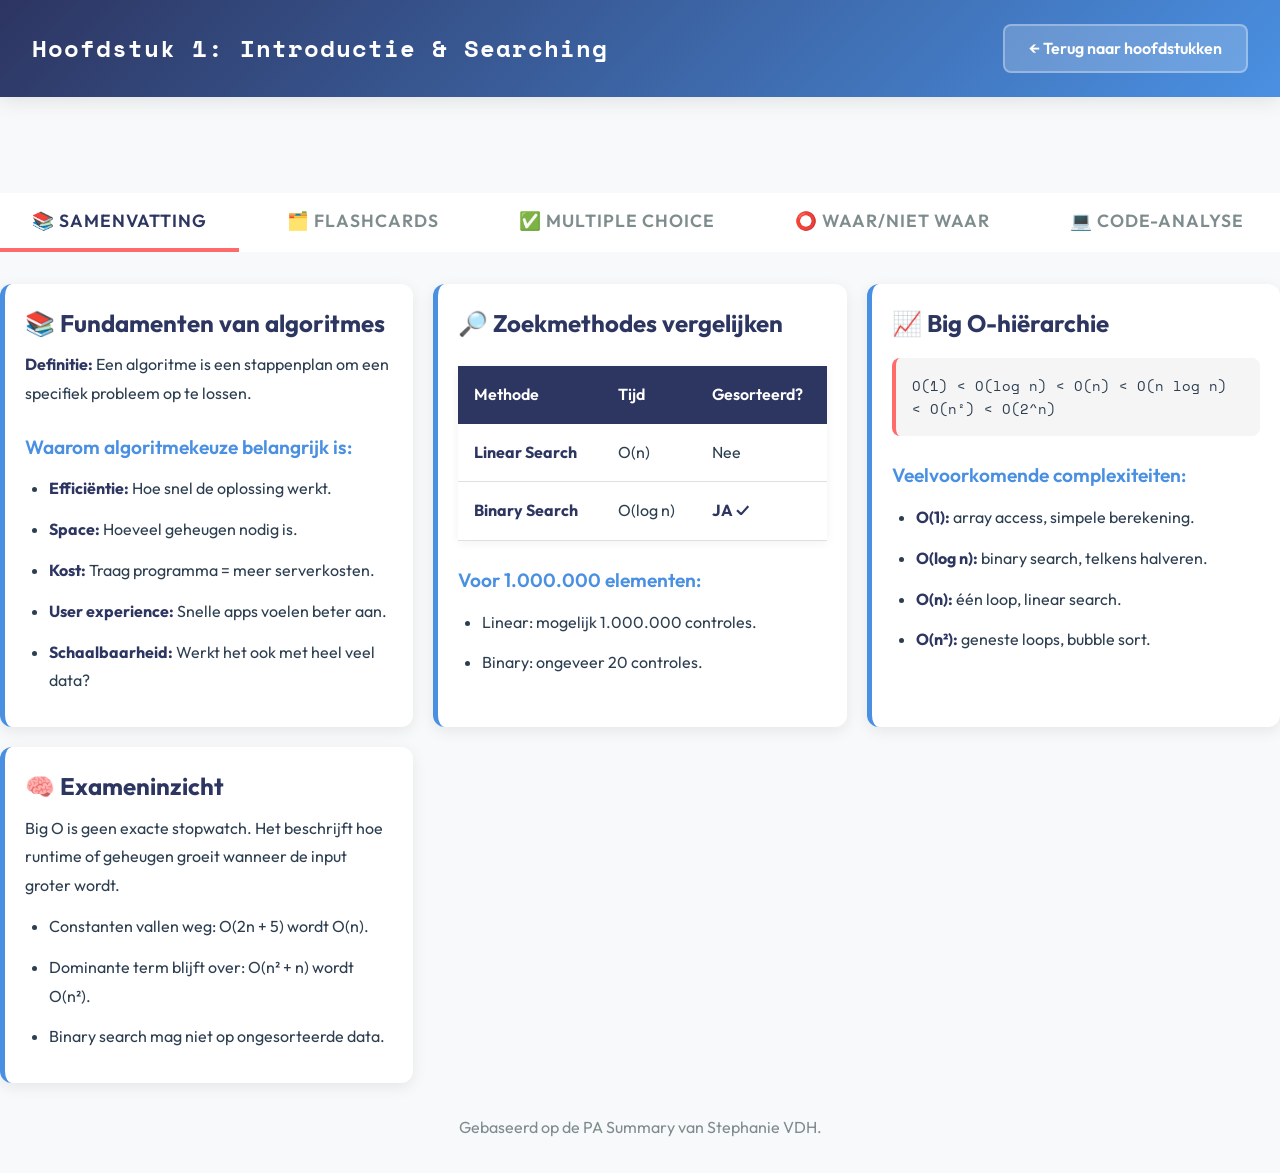
==== chapter1.html @ 571a42e7 "style" ====
<!DOCTYPE html>
<html lang="nl">
<head>
<meta charset="UTF-8"><meta name="viewport" content="width=device-width, initial-scale=1.0">
<title>Hoofdstuk 1: Introductie &amp; Searching - Programming Advanced</title>
<link href="https://fonts.googleapis.com/css2?family=Space+Mono:wght@400;700&family=Outfit:wght@300;400;600;800&display=swap" rel="stylesheet">
<style>
        * {
            margin: 0;
            padding: 0;
            box-sizing: border-box;
        }

        :root {
            --primary: #2d3561;
            --secondary: #4a90e2;
            --accent: #ff6b6b;
            --success: #51cf66;
            --warning: #ffd93d;
            --bg: #f8f9fa;
            --card: #ffffff;
            --text: #2c3e50;
            --text-light: #7f8c8d;
        }

        body {
            font-family: 'Outfit', sans-serif;
            background: var(--bg);
            color: var(--text);
            line-height: 1.6;
        }

        .navbar {
            background: linear-gradient(135deg, var(--primary) 0%, var(--secondary) 100%);
            color: white;
            padding: 1.5rem 2rem;
            box-shadow: 0 4px 20px rgba(0, 0, 0, 0.1);
            position: sticky;
            top: 0;
            z-index: 100;
        }

        .navbar-content {
            max-width: 1400px;
            margin: 0 auto;
            display: flex;
            justify-content: space-between;
            align-items: center;
        }

        .back-button {
            background: rgba(255, 255, 255, 0.2);
            color: white;
            padding: 0.6rem 1.5rem;
            border-radius: 8px;
            text-decoration: none;
            font-weight: 600;
            transition: all 0.3s ease;
            border: 2px solid rgba(255, 255, 255, 0.3);
        }

        .back-button:hover {
            background: rgba(255, 255, 255, 0.3);
            transform: translateX(-5px);
        }

        .chapter-header {
            font-family: 'Space Mono', monospace;
            font-size: 1.5rem;
            font-weight: 700;
            letter-spacing: 1px;
        }

        .container {
            max-width: 1400px;
            margin: 0 auto;
            padding: 3rem 2rem;
        }

        .title-section {
            text-align: center;
            margin-bottom: 3rem;
        }

        h1 {
            font-size: 3rem;
            color: var(--primary);
            margin-bottom: 0.5rem;
        }

        .chapter-number {
            font-family: 'Space Mono', monospace;
            color: var(--secondary);
            font-size: 1.2rem;
            font-weight: 700;
            text-transform: uppercase;
            letter-spacing: 2px;
        }

        .section-tabs {
            display: flex;
            gap: 1rem;
            margin-bottom: 2rem;
            border-bottom: 3px solid var(--border);
            flex-wrap: wrap;
        }

        .section-tab {
            padding: 1rem 2rem;
            background: transparent;
            border: none;
            border-bottom: 4px solid transparent;
            cursor: pointer;
            font-family: 'Outfit', sans-serif;
            font-size: 1.1rem;
            font-weight: 600;
            color: var(--text-light);
            transition: all 0.3s ease;
            text-transform: uppercase;
            letter-spacing: 1px;
        }

        .section-tab:hover {
            color: var(--secondary);
        }

        .section-tab.active {
            color: var(--primary);
            border-bottom-color: var(--accent);
        }

        .section-content {
            display: none;
            animation: fadeIn 0.5s ease;
        }

        .section-content.active {
            display: block;
        }

        /* Summary Styles */
        .summary-grid {
            display: grid;
            grid-template-columns: repeat(auto-fit, minmax(400px, 1fr));
            gap: 1.25rem;
        }

        .summary-card {
            background: white;
            padding: 1.25rem;
            border-radius: 12px;
            box-shadow: 0 4px 15px rgba(0, 0, 0, 0.08);
            border-left: 5px solid var(--secondary);
        }

        .summary-card h3 {
            color: var(--primary);
            font-size: 1.5rem;
            margin-bottom: 0.5rem;
            font-weight: 700;
        }

        .summary-card h4 {
            color: var(--secondary);
            font-size: 1.2rem;
            margin: 1.5rem 0 0.75rem;
            font-weight: 600;
        }

        .summary-card p, .summary-card li {
            color: var(--text);
            line-height: 1.8;
            margin-bottom: 0.75rem;
        }

        .summary-card ul {
            margin-left: 1.5rem;
        }

        .summary-card strong {
            color: var(--primary);
        }

        .code-block {
            background: #f5f5f5;
            padding: 1rem;
            border-radius: 8px;
            font-family: 'Space Mono', monospace;
            font-size: 0.9rem;
            margin: 1rem 0;
            border-left: 4px solid var(--accent);
            overflow-x: auto;
        }

        .highlight-box {
            background: #e3f2fd;
            border-left: 4px solid var(--secondary);
            padding: 1rem;
            margin: 1rem 0;
            border-radius: 4px;
        }

        .comparison-table {
            width: 100%;
            border-collapse: collapse;
            margin: 1.5rem 0;
            background: white;
            box-shadow: 0 2px 10px rgba(0, 0, 0, 0.05);
        }

        .comparison-table th {
            background: var(--primary);
            color: white;
            padding: 1rem;
            text-align: left;
            font-weight: 600;
        }

        .comparison-table td {
            padding: 1rem;
            border-bottom: 1px solid #e0e0e0;
        }

        .comparison-table tr:hover {
            background: #f5f5f5;
        }

        /* Quiz Styles */
        .quiz-container {
            max-width: 900px;
            margin: 0 auto;
        }

        .quiz-section {
            background: white;
            padding: 1.25rem;
            border-radius: 12px;
            box-shadow: 0 4px 15px rgba(0, 0, 0, 0.08);
            margin-bottom: 2rem;
        }

        .quiz-section h3 {
            color: var(--primary);
            font-size: 1.8rem;
            margin-bottom: 1.5rem;
            padding-bottom: 0.5rem;
            border-bottom: 3px solid var(--accent);
        }

        .quiz-question {
            margin-bottom: 2rem;
            padding: 1.5rem;
            background: var(--bg);
            border-radius: 10px;
            border-left: 5px solid var(--warning);
        }

        .question-number {
            color: var(--secondary);
            font-weight: 700;
            font-size: 1.1rem;
            margin-bottom: 0.5rem;
        }

        .question-text {
            font-weight: 600;
            font-size: 1.1rem;
            margin-bottom: 0.5rem;
            color: var(--primary);
        }

        .options {
            display: flex;
            flex-direction: column;
            gap: 0.75rem;
        }

        .option-label {
            display: flex;
            align-items: center;
            padding: 1rem;
            background: white;
            border: 2px solid #e0e0e0;
            border-radius: 8px;
            cursor: pointer;
            transition: all 0.3s ease;
        }

        .option-label:hover {
            border-color: var(--secondary);
            background: #f0f7ff;
            transform: translateX(5px);
        }
        .option-label.correct {
            background: #d3f9d8;
            border-color: var(--success);
            border-width: 3px;
        }

        .option-label.incorrect {
            background: #ffe3e3;
            border-color: var(--accent);
            border-width: 3px;
        }

        .option-label.correct::after {
            content: '✓ Correct';
            margin-left: auto;
            color: var(--success);
            font-weight: 700;
        }

        .option-label.incorrect::after {
            content: '✗ Incorrect';
            margin-left: auto;
            color: var(--accent);
            font-weight: 700;
        }

        .submit-quiz:disabled {
            opacity: 0.6;
            cursor: not-allowed;
            transform: none;
        }

        .reset-quiz {
            width: 100%;
            padding: 1.2rem;
            background: linear-gradient(135deg, var(--warning), #f59f00);
            color: white;
            border: none;
            border-radius: 10px;
            font-family: 'Outfit', sans-serif;
            font-size: 1.1rem;
            font-weight: 700;
            cursor: pointer;
            transition: all 0.3s ease;
            text-transform: uppercase;
            letter-spacing: 1px;
            margin-top: 1rem;
            display: none;
        }

        .reset-quiz:hover {
            transform: translateY(-3px);
            box-shadow: 0 10px 25px rgba(255, 217, 61, 0.4);
        }

        .option-label input[type="radio"] {
            margin-right: 1rem;
            cursor: pointer;
            width: 20px;
            height: 20px;
            accent-color: var(--secondary);
        }

        .flashcard {
            margin-bottom: 1.5rem;
            background: white;
            border-radius: 10px;
            overflow: hidden;
            box-shadow: 0 2px 10px rgba(0, 0, 0, 0.08);
        }

        .flashcard-question {
            background: var(--secondary);
            color: white;
            padding: 1rem 1.5rem;
            font-weight: 600;
            cursor: pointer;
            user-select: none;
            display: flex;
            justify-content: space-between;
            align-items: center;
        }

        .flashcard-question:hover {
            background: var(--primary);
        }

        .flashcard-answer {
            padding: 1.5rem;
            background: #f8f9fa;
            display: none;
            border-top: 2px solid var(--secondary);
        }

        .flashcard-answer.show {
            display: block;
            animation: slideDown 0.3s ease;
        }

        .submit-quiz {
            width: 100%;
            padding: 1.2rem;
            background: linear-gradient(135deg, var(--secondary), var(--primary));
            color: white;
            border: none;
            border-radius: 10px;
            font-family: 'Outfit', sans-serif;
            font-size: 1.1rem;
            font-weight: 700;
            cursor: pointer;
            transition: all 0.3s ease;
            text-transform: uppercase;
            letter-spacing: 1px;
            margin-top: 2rem;
        }

        .submit-quiz:hover {
            transform: translateY(-3px);
            box-shadow: 0 10px 25px rgba(74, 144, 226, 0.4);
        }

        .quiz-result {
            margin-top: 2rem;
            padding: 1.25rem;
            border-radius: 12px;
            font-weight: 600;
            text-align: center;
            font-size: 1.3rem;
            animation: fadeIn 0.5s ease;
        }

        .quiz-result.excellent {
            background: linear-gradient(135deg, #d3f9d8, #b2f2bb);
            color: #2b8a3e;
            border: 3px solid var(--success);
        }

        .quiz-result.good {
            background: linear-gradient(135deg, #fff3bf, #ffe066);
            color: #e67700;
            border: 3px solid var(--warning);
        }

        .quiz-result.needs-work {
            background: linear-gradient(135deg, #ffe3e3, #ffc9c9);
            color: #c92a2a;
            border: 3px solid var(--accent);
        }

        @keyframes fadeIn {
            from { opacity: 0; }
            to { opacity: 1; }
        }

        @keyframes slideDown {
            from {
                opacity: 0;
                transform: translateY(-10px);
            }
            to {
                opacity: 1;
                transform: translateY(0);
            }
        }

        @media (max-width: 768px) {
            .summary-grid {
                grid-template-columns: 1fr;
            }

            h1 {
                font-size: 2rem;
            }

            .section-tabs {
                overflow-x: auto;
            }
        }
    </style>
</head>
<body>
<nav class="navbar"><div class="navbar-content"><div class="chapter-header">Hoofdstuk 1: Introductie &amp; Searching</div><a href="index.html" class="back-button">← Terug naar hoofdstukken</a></div></nav>
<div class="container"></div>
<div class="section-tabs" style="position: sticky; top: 80px; z-index: 90; background: white; padding-top: 0; padding-bottom: 0; margin-top: 0;">
<button class="section-tab active" onclick="switchSection('summary')">📚 Samenvatting</button>
<button class="section-tab" onclick="switchSection('flashcards')">🗂️ Flashcards</button>
<button class="section-tab" onclick="switchSection('multiple-choice')">✅ Multiple Choice</button>
<button class="section-tab" onclick="switchSection('true-false')">⭕ Waar/Niet waar</button>
<button class="section-tab" onclick="switchSection('code-analysis')">💻 Code-analyse</button>
</div>
<div class="section-content active" id="summary"><div class="summary-grid">
<div class="summary-card"><h3>📚 Fundamenten van algoritmes</h3><p><strong>Definitie:</strong> Een algoritme is een stappenplan om een specifiek probleem op te lossen.</p><h4>Waarom algoritmekeuze belangrijk is:</h4><ul><li><strong>Efficiëntie:</strong> Hoe snel de oplossing werkt.</li><li><strong>Space:</strong> Hoeveel geheugen nodig is.</li><li><strong>Kost:</strong> Traag programma = meer serverkosten.</li><li><strong>User experience:</strong> Snelle apps voelen beter aan.</li><li><strong>Schaalbaarheid:</strong> Werkt het ook met heel veel data?</li></ul></div>
<div class="summary-card"><h3>🔎 Zoekmethodes vergelijken</h3><table class="comparison-table"><tr><th>Methode</th><th>Tijd</th><th>Gesorteerd?</th></tr><tr><td><strong>Linear Search</strong></td><td>O(n)</td><td>Nee</td></tr><tr><td><strong>Binary Search</strong></td><td>O(log n)</td><td><strong>JA ✓</strong></td></tr></table><h4>Voor 1.000.000 elementen:</h4><ul><li>Linear: mogelijk 1.000.000 controles.</li><li>Binary: ongeveer 20 controles.</li></ul></div>
<div class="summary-card"><h3>📈 Big O-hiërarchie</h3><div class="code-block">O(1) &lt; O(log n) &lt; O(n) &lt; O(n log n) &lt; O(n²) &lt; O(2^n)</div><h4>Veelvoorkomende complexiteiten:</h4><ul><li><strong>O(1):</strong> array access, simpele berekening.</li><li><strong>O(log n):</strong> binary search, telkens halveren.</li><li><strong>O(n):</strong> één loop, linear search.</li><li><strong>O(n²):</strong> geneste loops, bubble sort.</li></ul></div>
<div class="summary-card"><h3>🧠 Exameninzicht</h3><p>Big O is geen exacte stopwatch. Het beschrijft hoe runtime of geheugen groeit wanneer de input groter wordt.</p><ul><li>Constanten vallen weg: O(2n + 5) wordt O(n).</li><li>Dominante term blijft over: O(n² + n) wordt O(n²).</li><li>Binary search mag niet op ongesorteerde data.</li></ul></div>
</div></div>
<div class="section-content" id="flashcards"><div class="quiz-container"><div class="quiz-section"><h3>📇 Flashcards - klik om het antwoord te tonen</h3><div class="flashcard" onclick="toggleFlashcard(this)"><div class="flashcard-question">Precondition voor binary search? <span>▼</span></div><div class="flashcard-answer">De data moet gesorteerd zijn.</div></div>
<div class="flashcard" onclick="toggleFlashcard(this)"><div class="flashcard-question">Linear search Big O? <span>▼</span></div><div class="flashcard-answer">O(n).</div></div>
<div class="flashcard" onclick="toggleFlashcard(this)"><div class="flashcard-question">Wat is het kernidee van Introductie &amp; Searching? <span>▼</span></div><div class="flashcard-answer">Dat je het probleemtype herkent en de juiste strategie of datastructuur kiest.</div></div>
<div class="flashcard" onclick="toggleFlashcard(this)"><div class="flashcard-question">Waarom is Big O belangrijk? <span>▼</span></div><div class="flashcard-answer">Omdat je moet kunnen uitleggen hoe runtime of geheugen groeit bij grotere input.</div></div>
<div class="flashcard" onclick="toggleFlashcard(this)"><div class="flashcard-question">Wat moet je op het examen altijd kunnen doen? <span>▼</span></div><div class="flashcard-answer">Output traceren, Big O berekenen en je algoritmische keuze verdedigen.</div></div></div></div></div>
<div class="section-content" id="multiple-choice"><div class="quiz-container"><div class="quiz-section"><h3>✅ Multiple Choice Quiz</h3><form id="mcq-form">
<div class="quiz-question">
<div class="question-number">Vraag 1</div>
<div class="question-text">Wat moet je bij Big O vooral beschrijven?</div>
<div class="options">
<label class="option-label"><input type="radio" name="q1" value="0" required><span>Exacte seconden</span></label>
<label class="option-label"><input type="radio" name="q1" value="1" required><span>Groeigedrag</span></label>
<label class="option-label"><input type="radio" name="q1" value="2" required><span>Kleur van code</span></label>
<label class="option-label"><input type="radio" name="q1" value="3" required><span>Aantal bestanden</span></label>
</div></div>
<div class="quiz-question">
<div class="question-number">Vraag 2</div>
<div class="question-text">Welke aanpak probeert vaak eerst alles?</div>
<div class="options">
<label class="option-label"><input type="radio" name="q2" value="0" required><span>Brute force</span></label>
<label class="option-label"><input type="radio" name="q2" value="1" required><span>Hashing</span></label>
<label class="option-label"><input type="radio" name="q2" value="2" required><span>BFS</span></label>
<label class="option-label"><input type="radio" name="q2" value="3" required><span>Tree traversal</span></label>
</div></div>
<div class="quiz-question">
<div class="question-number">Vraag 3</div>
<div class="question-text">Welke complexiteit is meestal beter?</div>
<div class="options">
<label class="option-label"><input type="radio" name="q3" value="0" required><span>O(n²)</span></label>
<label class="option-label"><input type="radio" name="q3" value="1" required><span>O(n)</span></label>
<label class="option-label"><input type="radio" name="q3" value="2" required><span>O(2^n)</span></label>
<label class="option-label"><input type="radio" name="q3" value="3" required><span>O(n³)</span></label>
</div></div>
<div class="quiz-question">
<div class="question-number">Vraag 4</div>
<div class="question-text">Welke structuur past bij BFS?</div>
<div class="options">
<label class="option-label"><input type="radio" name="q4" value="0" required><span>Stack</span></label>
<label class="option-label"><input type="radio" name="q4" value="1" required><span>Queue</span></label>
<label class="option-label"><input type="radio" name="q4" value="2" required><span>BST</span></label>
<label class="option-label"><input type="radio" name="q4" value="3" required><span>Array sort</span></label>
</div></div>
<div class="quiz-question">
<div class="question-number">Vraag 5</div>
<div class="question-text">Wat moet je altijd testen?</div>
<div class="options">
<label class="option-label"><input type="radio" name="q5" value="0" required><span>Alleen normale input</span></label>
<label class="option-label"><input type="radio" name="q5" value="1" required><span>Randgevallen</span></label>
<label class="option-label"><input type="radio" name="q5" value="2" required><span>Alleen grote input</span></label>
<label class="option-label"><input type="radio" name="q5" value="3" required><span>Niets</span></label>
</div></div>
<div class="quiz-question">
<div class="question-number">Vraag 6</div>
<div class="question-text">Wat betekent pruning?</div>
<div class="options">
<label class="option-label"><input type="radio" name="q6" value="0" required><span>Onnodig werk vermijden</span></label>
<label class="option-label"><input type="radio" name="q6" value="1" required><span>Alles sorteren</span></label>
<label class="option-label"><input type="radio" name="q6" value="2" required><span>Een array kopiëren</span></label>
<label class="option-label"><input type="radio" name="q6" value="3" required><span>Een klasse verwijderen</span></label>
</div></div>
<div class="quiz-question">
<div class="question-number">Vraag 7</div>
<div class="question-text">Welke strategie gebruikt opgeslagen subresultaten?</div>
<div class="options">
<label class="option-label"><input type="radio" name="q7" value="0" required><span>Greedy</span></label>
<label class="option-label"><input type="radio" name="q7" value="1" required><span>DP</span></label>
<label class="option-label"><input type="radio" name="q7" value="2" required><span>Selection sort</span></label>
<label class="option-label"><input type="radio" name="q7" value="3" required><span>Linear search</span></label>
</div></div>
<div class="quiz-question">
<div class="question-number">Vraag 8</div>
<div class="question-text">Welke techniek gebruikt vaak undo?</div>
<div class="options">
<label class="option-label"><input type="radio" name="q8" value="0" required><span>Backtracking</span></label>
<label class="option-label"><input type="radio" name="q8" value="1" required><span>Binary search</span></label>
<label class="option-label"><input type="radio" name="q8" value="2" required><span>Hashing</span></label>
<label class="option-label"><input type="radio" name="q8" value="3" required><span>Queue</span></label>
</div></div>
<div class="quiz-question">
<div class="question-number">Vraag 9</div>
<div class="question-text">Wat is belangrijk bij theorievragen?</div>
<div class="options">
<label class="option-label"><input type="radio" name="q9" value="0" required><span>Definitie memoriseren</span></label>
<label class="option-label"><input type="radio" name="q9" value="1" required><span>Redeneren</span></label>
<label class="option-label"><input type="radio" name="q9" value="2" required><span>Geen Big O</span></label>
<label class="option-label"><input type="radio" name="q9" value="3" required><span>Geen code lezen</span></label>
</div></div>
<div class="quiz-question">
<div class="question-number">Vraag 10</div>
<div class="question-text">Wat doe je bij een algoritmische keuze?</div>
<div class="options">
<label class="option-label"><input type="radio" name="q10" value="0" required><span>Niet uitleggen</span></label>
<label class="option-label"><input type="radio" name="q10" value="1" required><span>Motiveer waarom</span></label>
<label class="option-label"><input type="radio" name="q10" value="2" required><span>Altijd random</span></label>
<label class="option-label"><input type="radio" name="q10" value="3" required><span>Altijd linked list</span></label>
</div></div>
<button type="submit" class="submit-quiz">Quiz indienen</button>
</form>
<div id="mcq-result"></div></div></div></div>
<div class="section-content" id="true-false"><div class="quiz-container"><div class="quiz-section"><h3>⭕ Waar of niet waar</h3><form id="tf-form">
<div class="quiz-question">
<div class="question-number">Vraag 1</div>
<div class="question-text">Big O gaat over groeigedrag, niet over exacte seconden.</div>
<div class="options">
<label class="option-label"><input type="radio" name="tf1" value="0" required><span>Waar</span></label>
<label class="option-label"><input type="radio" name="tf1" value="1" required><span>Niet waar</span></label>
</div></div>
<div class="quiz-question">
<div class="question-number">Vraag 2</div>
<div class="question-text">Een queue werkt volgens LIFO.</div>
<div class="options">
<label class="option-label"><input type="radio" name="tf2" value="0" required><span>Waar</span></label>
<label class="option-label"><input type="radio" name="tf2" value="1" required><span>Niet waar</span></label>
</div></div>
<div class="quiz-question">
<div class="question-number">Vraag 3</div>
<div class="question-text">Backtracking kan pruning gebruiken.</div>
<div class="options">
<label class="option-label"><input type="radio" name="tf3" value="0" required><span>Waar</span></label>
<label class="option-label"><input type="radio" name="tf3" value="1" required><span>Niet waar</span></label>
</div></div>
<div class="quiz-question">
<div class="question-number">Vraag 4</div>
<div class="question-text">DP is nuttig bij overlapping subproblems.</div>
<div class="options">
<label class="option-label"><input type="radio" name="tf4" value="0" required><span>Waar</span></label>
<label class="option-label"><input type="radio" name="tf4" value="1" required><span>Niet waar</span></label>
</div></div>
<div class="quiz-question">
<div class="question-number">Vraag 5</div>
<div class="question-text">Greedy is altijd optimaal.</div>
<div class="options">
<label class="option-label"><input type="radio" name="tf5" value="0" required><span>Waar</span></label>
<label class="option-label"><input type="radio" name="tf5" value="1" required><span>Niet waar</span></label>
</div></div>
<div class="quiz-question">
<div class="question-number">Vraag 6</div>
<div class="question-text">DFS kan met recursie worden geïmplementeerd.</div>
<div class="options">
<label class="option-label"><input type="radio" name="tf6" value="0" required><span>Waar</span></label>
<label class="option-label"><input type="radio" name="tf6" value="1" required><span>Niet waar</span></label>
</div></div>
<div class="quiz-question">
<div class="question-number">Vraag 7</div>
<div class="question-text">Een hash table heeft gemiddeld O(1) lookup.</div>
<div class="options">
<label class="option-label"><input type="radio" name="tf7" value="0" required><span>Waar</span></label>
<label class="option-label"><input type="radio" name="tf7" value="1" required><span>Niet waar</span></label>
</div></div>
<div class="quiz-question">
<div class="question-number">Vraag 8</div>
<div class="question-text">Binary search werkt correct op ongesorteerde data.</div>
<div class="options">
<label class="option-label"><input type="radio" name="tf8" value="0" required><span>Waar</span></label>
<label class="option-label"><input type="radio" name="tf8" value="1" required><span>Niet waar</span></label>
</div></div>
<div class="quiz-question">
<div class="question-number">Vraag 9</div>
<div class="question-text">Selection sort heeft best-case O(n).</div>
<div class="options">
<label class="option-label"><input type="radio" name="tf9" value="0" required><span>Waar</span></label>
<label class="option-label"><input type="radio" name="tf9" value="1" required><span>Niet waar</span></label>
</div></div>
<div class="quiz-question">
<div class="question-number">Vraag 10</div>
<div class="question-text">Visited is belangrijk bij graphs met cycles.</div>
<div class="options">
<label class="option-label"><input type="radio" name="tf10" value="0" required><span>Waar</span></label>
<label class="option-label"><input type="radio" name="tf10" value="1" required><span>Niet waar</span></label>
</div></div>
<button type="submit" class="submit-quiz">Quiz indienen</button>
</form>
<div id="tf-result"></div></div></div></div>
<div class="section-content" id="code-analysis"><div class="quiz-container"><div class="quiz-section"><h3>💻 Code-analyse Quiz</h3><form id="code-form">
<div class="quiz-question">
<div class="question-number">Vraag 1</div>
<div class="question-text">Wat is de time complexity?</div>
<div class="code-block">for (int i = 0; i &lt; n; i++) {
    Console.WriteLine(i);
}</div>
<div class="options">
<label class="option-label"><input type="radio" name="code1" value="0" required><span>O(1)</span></label>
<label class="option-label"><input type="radio" name="code1" value="1" required><span>O(n)</span></label>
<label class="option-label"><input type="radio" name="code1" value="2" required><span>O(n²)</span></label>
<label class="option-label"><input type="radio" name="code1" value="3" required><span>O(log n)</span></label>
</div></div>
<div class="quiz-question">
<div class="question-number">Vraag 2</div>
<div class="question-text">Wat is de time complexity?</div>
<div class="code-block">for (int i = 0; i &lt; n; i++) {
  for (int j = 0; j &lt; n; j++) {
    Console.WriteLine(i + j);
  }
}</div>
<div class="options">
<label class="option-label"><input type="radio" name="code2" value="0" required><span>O(n)</span></label>
<label class="option-label"><input type="radio" name="code2" value="1" required><span>O(n²)</span></label>
<label class="option-label"><input type="radio" name="code2" value="2" required><span>O(log n)</span></label>
<label class="option-label"><input type="radio" name="code2" value="3" required><span>O(1)</span></label>
</div></div>
<div class="quiz-question">
<div class="question-number">Vraag 3</div>
<div class="question-text">Wat is de time complexity?</div>
<div class="code-block">while (n &gt; 1) {
    n = n / 2;
}</div>
<div class="options">
<label class="option-label"><input type="radio" name="code3" value="0" required><span>O(n)</span></label>
<label class="option-label"><input type="radio" name="code3" value="1" required><span>O(log n)</span></label>
<label class="option-label"><input type="radio" name="code3" value="2" required><span>O(n²)</span></label>
<label class="option-label"><input type="radio" name="code3" value="3" required><span>O(2^n)</span></label>
</div></div>
<div class="quiz-question">
<div class="question-number">Vraag 4</div>
<div class="question-text">Welke datastructuur herken je?</div>
<div class="code-block">Queue&lt;int&gt; q = new Queue&lt;int&gt;();
q.Enqueue(start);
while(q.Count &gt; 0) { q.Dequeue(); }</div>
<div class="options">
<label class="option-label"><input type="radio" name="code4" value="0" required><span>Stack</span></label>
<label class="option-label"><input type="radio" name="code4" value="1" required><span>Queue/BFS</span></label>
<label class="option-label"><input type="radio" name="code4" value="2" required><span>BST</span></label>
<label class="option-label"><input type="radio" name="code4" value="3" required><span>Hash table</span></label>
</div></div>
<div class="quiz-question">
<div class="question-number">Vraag 5</div>
<div class="question-text">Wat is de gemiddelde lookup van deze structuur?</div>
<div class="code-block">Dictionary&lt;string, int&gt; counts = new Dictionary&lt;string, int&gt;();
counts[&quot;test&quot;] = 1;</div>
<div class="options">
<label class="option-label"><input type="radio" name="code5" value="0" required><span>O(1)</span></label>
<label class="option-label"><input type="radio" name="code5" value="1" required><span>O(n²)</span></label>
<label class="option-label"><input type="radio" name="code5" value="2" required><span>O(2^n)</span></label>
<label class="option-label"><input type="radio" name="code5" value="3" required><span>O(n!)</span></label>
</div></div>
<button type="submit" class="submit-quiz">Quiz indienen</button>
</form>
<div id="code-result"></div></div></div></div>
<footer style="text-align:center;color:#7f8c8d;padding:2rem;">Gebaseerd op de PA Summary van Stephanie VDH.</footer>
<script>
        const QUIZ_CONFIG = {"chapter1-mcq": {"answers": [1, 0, 1, 1, 1, 0, 1, 0, 1, 1], "total": 10}, "chapter1-tf": {"answers": [0, 1, 0, 0, 1, 0, 0, 1, 1, 0], "total": 10}, "chapter1-code": {"answers": [1, 1, 1, 1, 0], "total": 5}};
        function saveQuizData(quizId, data) { localStorage.setItem(quizId, JSON.stringify(data)); }
        function loadQuizData(quizId) { const data = localStorage.getItem(quizId); return data ? JSON.parse(data) : null; }
        function switchSection(sectionName) {
            const tabs = document.querySelectorAll('.section-tab');
            const contents = document.querySelectorAll('.section-content');
            tabs.forEach(tab => tab.classList.remove('active'));
            contents.forEach(content => content.classList.remove('active'));
            tabs.forEach(tab => { if (tab.getAttribute('onclick') && tab.getAttribute('onclick').includes(sectionName)) tab.classList.add('active'); });
            document.getElementById(sectionName).classList.add('active');
        }
        function toggleFlashcard(card) { card.querySelector('.flashcard-answer').classList.toggle('show'); }
        function restoreAnswers(formId, quizId) {
            const savedData = loadQuizData(quizId); if (!savedData || !savedData.userAnswers) return;
            const form = document.getElementById(formId);
            Object.entries(savedData.userAnswers).forEach(([questionName, value]) => {
                const input = form.querySelector(`input[name="${questionName}"][value="${value}"]`); if (input) input.checked = true;
            });
            if (savedData.submitted) showAnswerFeedback(formId, quizId, savedData.userAnswers);
        }
        function showAnswerFeedback(formId, quizId, userAnswers) {
            const form = document.getElementById(formId); const config = QUIZ_CONFIG[quizId];
            const questionPrefix = quizId.includes('mcq') ? 'q' : quizId.includes('tf') ? 'tf' : 'code';
            for (let i = 0; i < config.total; i++) {
                const questionName = `${questionPrefix}${i + 1}`;
                const userAnswer = parseInt(userAnswers[questionName]); const correctAnswer = config.answers[i];
                form.querySelectorAll(`input[name="${questionName}"]`).forEach(input => {
                    const label = input.closest('.option-label'); const value = parseInt(input.value);
                    label.classList.remove('correct', 'incorrect');
                    if (value === correctAnswer) label.classList.add('correct');
                    else if (value === userAnswer && value !== correctAnswer) label.classList.add('incorrect');
                    input.disabled = true;
                });
            }
            const submitBtn = form.querySelector('.submit-quiz');
            if (submitBtn) { submitBtn.disabled = true; submitBtn.style.display = 'none'; }
            let resetBtn = form.querySelector('.reset-quiz');
            if (!resetBtn) { resetBtn = document.createElement('button'); resetBtn.type = 'button'; resetBtn.className = 'reset-quiz'; resetBtn.textContent = '🔄 Reset Quiz'; resetBtn.onclick = function() { resetQuiz(formId, quizId); }; submitBtn.parentNode.insertBefore(resetBtn, submitBtn.nextSibling); }
            resetBtn.style.display = 'block';
        }
        function resetQuiz(formId, quizId) {
            const form = document.getElementById(formId); localStorage.removeItem(quizId); form.reset();
            form.querySelectorAll('.option-label').forEach(label => label.classList.remove('correct', 'incorrect'));
            form.querySelectorAll('input').forEach(input => input.disabled = false);
            const resetBtn = form.querySelector('.reset-quiz'); const submitBtn = form.querySelector('.submit-quiz');
            if (resetBtn) resetBtn.style.display = 'none'; if (submitBtn) { submitBtn.disabled = false; submitBtn.style.display = 'block'; }
            const resultDiv = document.getElementById(formId.replace('-form', '-result')); if (resultDiv) { resultDiv.className = ''; resultDiv.textContent = ''; }
        }
        function handleQuizSubmit(e, formId, quizId) {
            e.preventDefault(); const form = document.getElementById(formId); const config = QUIZ_CONFIG[quizId]; const formData = new FormData(form);
            const questionPrefix = quizId.includes('mcq') ? 'q' : quizId.includes('tf') ? 'tf' : 'code';
            let correct = 0; const userAnswers = {};
            for (let i = 0; i < config.total; i++) { const questionName = `${questionPrefix}${i + 1}`; const selected = parseInt(formData.get(questionName)); userAnswers[questionName] = selected; if (selected === config.answers[i]) correct++; }
            saveQuizData(quizId, { userAnswers, score: correct, total: config.total, submitted: true, timestamp: new Date().toISOString() });
            showAnswerFeedback(formId, quizId, userAnswers); showResult(formId.replace('-form', '-result'), correct, config.total);
        }
        function showResult(elementId, correct, total) {
            const percentage = (correct / total) * 100; const resultDiv = document.getElementById(elementId);
            let resultClass, message;
            if (percentage >= 80) { resultClass = 'excellent'; message = `🎉 Uitstekend! ${correct}/${total} correct (${percentage.toFixed(0)}%)`; }
            else if (percentage >= 60) { resultClass = 'good'; message = `👍 Goed bezig! ${correct}/${total} correct (${percentage.toFixed(0)}%). Herhaal de gemiste concepten.`; }
            else { resultClass = 'needs-work'; message = `📚 ${correct}/${total} correct (${percentage.toFixed(0)}%). Lees de samenvatting opnieuw en probeer nog eens.`; }
            resultDiv.className = `quiz-result ${resultClass}`; resultDiv.textContent = message; resultDiv.scrollIntoView({ behavior: 'smooth', block: 'nearest' });
        }
        document.addEventListener('DOMContentLoaded', function() {
            const mcqForm = document.getElementById('mcq-form'); if (mcqForm) { mcqForm.addEventListener('submit', (e) => handleQuizSubmit(e, 'mcq-form', 'chapter1-mcq')); restoreAnswers('mcq-form', 'chapter1-mcq'); }
            const tfForm = document.getElementById('tf-form'); if (tfForm) { tfForm.addEventListener('submit', (e) => handleQuizSubmit(e, 'tf-form', 'chapter1-tf')); restoreAnswers('tf-form', 'chapter1-tf'); }
            const codeForm = document.getElementById('code-form'); if (codeForm) { codeForm.addEventListener('submit', (e) => handleQuizSubmit(e, 'code-form', 'chapter1-code')); restoreAnswers('code-form', 'chapter1-code'); }
        });
</script>
</body></html>
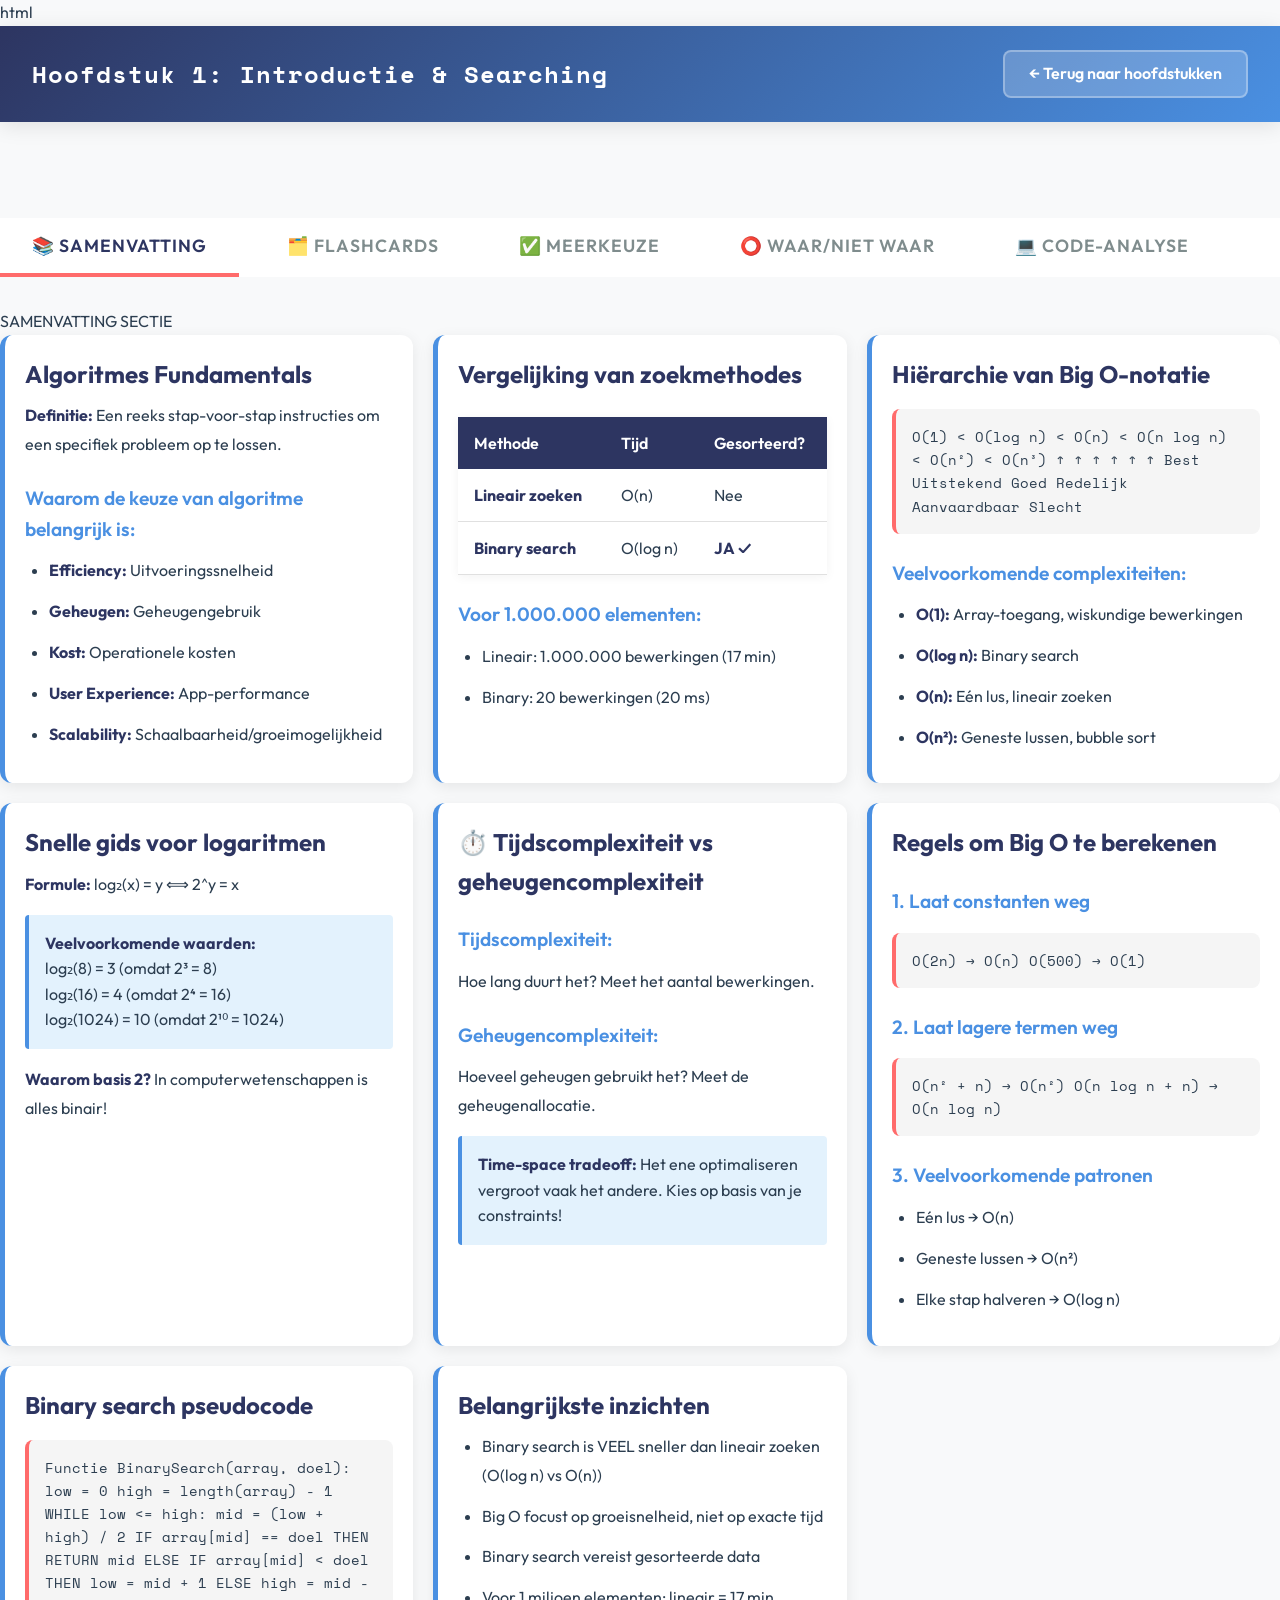
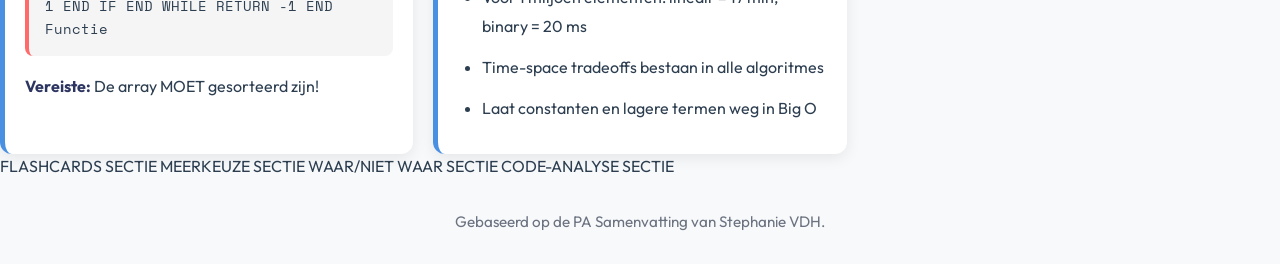
==== commit 82d44a90: "same" ====
--- a/chapter1.html
+++ b/chapter1.html
@@ -1,9 +1,10 @@
-<!DOCTYPE html>
+html
 <html lang="nl">
 <head>
-<meta charset="UTF-8"><meta name="viewport" content="width=device-width, initial-scale=1.0">
+<meta charset="utf-8"/>
+<meta content="width=device-width, initial-scale=1.0" name="viewport"/>
 <title>Hoofdstuk 1: Introductie &amp; Searching - Programming Advanced</title>
-<link href="https://fonts.googleapis.com/css2?family=Space+Mono:wght@400;700&family=Outfit:wght@300;400;600;800&display=swap" rel="stylesheet">
+<link href="https://fonts.googleapis.com/css2?family=Space+Mono:wght@400;700&amp;family=Outfit:wght@300;400;600;800&amp;display=swap" rel="stylesheet"/>
 <style>
         * {
             margin: 0;
@@ -138,7 +139,7 @@
             display: block;
         }
 
-        /* Summary Styles */
+        /* Samenvatting Styles */
         .summary-grid {
             display: grid;
             grid-template-columns: repeat(auto-fit, minmax(400px, 1fr));
@@ -311,7 +312,7 @@
         }
 
         .option-label.incorrect::after {
-            content: '✗ Incorrect';
+            content: '✗ Fout';
             margin-left: auto;
             color: var(--accent);
             font-weight: 700;
@@ -470,331 +471,1082 @@
             }
         }
     </style>
+<!-- MOBILE MENU PATCH -->
+
+<style>
+@media (max-width: 768px) {
+  .mobile-menu-toggle { display:flex!important; }
+  body.mobile-menu-open { overflow:hidden; }
+  .chapters-grid, .grid, .cards-grid { grid-template-columns: 1fr!important; }
+  table, pre { max-width:100%; overflow-x:auto; }
+}
+.mobile-menu-toggle{display:none;position:fixed;top:14px;right:14px;z-index:9999;width:48px;height:44px;border:1px solid rgba(255,255,255,.55);border-radius:12px;background:linear-gradient(135deg,#2f3f78,#4a90e2);box-shadow:0 8px 24px rgba(0,0,0,.22);cursor:pointer;align-items:center;justify-content:center;flex-direction:column;gap:5px}.mobile-menu-toggle span{display:block;width:23px;height:3px;border-radius:999px;background:#fff;transition:.2s}.mobile-menu-toggle.is-open span:nth-child(1){transform:translateY(8px) rotate(45deg)}.mobile-menu-toggle.is-open span:nth-child(2){opacity:0}.mobile-menu-toggle.is-open span:nth-child(3){transform:translateY(-8px) rotate(-45deg)}
+@media (max-width:768px){.chapter-header .back-btn,.back-btn{margin-right:58px}.tabs{overflow-x:auto;-webkit-overflow-scrolling:touch}.tab-button{white-space:nowrap}}
+</style>
+
 </head>
 <body>
-<nav class="navbar"><div class="navbar-content"><div class="chapter-header">Hoofdstuk 1: Introductie &amp; Searching</div><a href="index.html" class="back-button">← Terug naar hoofdstukken</a></div></nav>
-<div class="container"></div>
+<button class="mobile-menu-toggle" type="button" aria-label="Menu openen"><span></span><span></span><span></span></button>
+<nav class="navbar">
+<div class="navbar-content">
+<div class="chapter-header">Hoofdstuk 1: Introductie &amp; Searching</div>
+<a class="back-button" href="index.html">← Terug naar hoofdstukken</a>
+</div>
+</nav>
+<div class="container">
+</div>
 <div class="section-tabs" style="position: sticky; top: 80px; z-index: 90; background: white; padding-top: 0; padding-bottom: 0; margin-top: 0;">
 <button class="section-tab active" onclick="switchSection('summary')">📚 Samenvatting</button>
 <button class="section-tab" onclick="switchSection('flashcards')">🗂️ Flashcards</button>
-<button class="section-tab" onclick="switchSection('multiple-choice')">✅ Multiple Choice</button>
+<button class="section-tab" onclick="switchSection('multiple-choice')">✅ Meerkeuze</button>
 <button class="section-tab" onclick="switchSection('true-false')">⭕ Waar/Niet waar</button>
 <button class="section-tab" onclick="switchSection('code-analysis')">💻 Code-analyse</button>
 </div>
-<div class="section-content active" id="summary"><div class="summary-grid">
-<div class="summary-card"><h3>📚 Fundamenten van algoritmes</h3><p><strong>Definitie:</strong> Een algoritme is een stappenplan om een specifiek probleem op te lossen.</p><h4>Waarom algoritmekeuze belangrijk is:</h4><ul><li><strong>Efficiëntie:</strong> Hoe snel de oplossing werkt.</li><li><strong>Space:</strong> Hoeveel geheugen nodig is.</li><li><strong>Kost:</strong> Traag programma = meer serverkosten.</li><li><strong>User experience:</strong> Snelle apps voelen beter aan.</li><li><strong>Schaalbaarheid:</strong> Werkt het ook met heel veel data?</li></ul></div>
-<div class="summary-card"><h3>🔎 Zoekmethodes vergelijken</h3><table class="comparison-table"><tr><th>Methode</th><th>Tijd</th><th>Gesorteerd?</th></tr><tr><td><strong>Linear Search</strong></td><td>O(n)</td><td>Nee</td></tr><tr><td><strong>Binary Search</strong></td><td>O(log n)</td><td><strong>JA ✓</strong></td></tr></table><h4>Voor 1.000.000 elementen:</h4><ul><li>Linear: mogelijk 1.000.000 controles.</li><li>Binary: ongeveer 20 controles.</li></ul></div>
-<div class="summary-card"><h3>📈 Big O-hiërarchie</h3><div class="code-block">O(1) &lt; O(log n) &lt; O(n) &lt; O(n log n) &lt; O(n²) &lt; O(2^n)</div><h4>Veelvoorkomende complexiteiten:</h4><ul><li><strong>O(1):</strong> array access, simpele berekening.</li><li><strong>O(log n):</strong> binary search, telkens halveren.</li><li><strong>O(n):</strong> één loop, linear search.</li><li><strong>O(n²):</strong> geneste loops, bubble sort.</li></ul></div>
-<div class="summary-card"><h3>🧠 Exameninzicht</h3><p>Big O is geen exacte stopwatch. Het beschrijft hoe runtime of geheugen groeit wanneer de input groter wordt.</p><ul><li>Constanten vallen weg: O(2n + 5) wordt O(n).</li><li>Dominante term blijft over: O(n² + n) wordt O(n²).</li><li>Binary search mag niet op ongesorteerde data.</li></ul></div>
-</div></div>
-<div class="section-content" id="flashcards"><div class="quiz-container"><div class="quiz-section"><h3>📇 Flashcards - klik om het antwoord te tonen</h3><div class="flashcard" onclick="toggleFlashcard(this)"><div class="flashcard-question">Precondition voor binary search? <span>▼</span></div><div class="flashcard-answer">De data moet gesorteerd zijn.</div></div>
-<div class="flashcard" onclick="toggleFlashcard(this)"><div class="flashcard-question">Linear search Big O? <span>▼</span></div><div class="flashcard-answer">O(n).</div></div>
-<div class="flashcard" onclick="toggleFlashcard(this)"><div class="flashcard-question">Wat is het kernidee van Introductie &amp; Searching? <span>▼</span></div><div class="flashcard-answer">Dat je het probleemtype herkent en de juiste strategie of datastructuur kiest.</div></div>
-<div class="flashcard" onclick="toggleFlashcard(this)"><div class="flashcard-question">Waarom is Big O belangrijk? <span>▼</span></div><div class="flashcard-answer">Omdat je moet kunnen uitleggen hoe runtime of geheugen groeit bij grotere input.</div></div>
-<div class="flashcard" onclick="toggleFlashcard(this)"><div class="flashcard-question">Wat moet je op het examen altijd kunnen doen? <span>▼</span></div><div class="flashcard-answer">Output traceren, Big O berekenen en je algoritmische keuze verdedigen.</div></div></div></div></div>
-<div class="section-content" id="multiple-choice"><div class="quiz-container"><div class="quiz-section"><h3>✅ Multiple Choice Quiz</h3><form id="mcq-form">
+ SAMENVATTING SECTIE 
+<div class="section-content active" id="summary">
+<div class="summary-grid">
+<div class="summary-card">
+<h3> Algoritmes Fundamentals</h3>
+<p><strong>Definitie:</strong> Een reeks stap-voor-stap instructies om een specifiek probleem op te lossen.</p>
+<h4>Waarom de keuze van algoritme belangrijk is:</h4>
+<ul>
+<li><strong>Efficiency:</strong> Uitvoeringssnelheid</li>
+<li><strong>Geheugen:</strong> Geheugengebruik</li>
+<li><strong>Kost:</strong> Operationele kosten</li>
+<li><strong>User Experience:</strong> App-performance</li>
+<li><strong>Scalability:</strong> Schaalbaarheid/groeimogelijkheid</li>
+</ul>
+</div>
+<div class="summary-card">
+<h3> Vergelijking van zoekmethodes</h3>
+<table class="comparison-table">
+<tr>
+<th>Methode</th>
+<th>Tijd</th>
+<th>Gesorteerd?</th>
+</tr>
+<tr>
+<td><strong>Lineair zoeken</strong></td>
+<td>O(n)</td>
+<td>Nee</td>
+</tr>
+<tr>
+<td><strong>Binary search</strong></td>
+<td>O(log n)</td>
+<td><strong>JA ✓</strong></td>
+</tr>
+</table>
+<h4>Voor 1.000.000 elementen:</h4>
+<ul>
+<li>Lineair: 1.000.000 bewerkingen (17 min)</li>
+<li>Binary: 20 bewerkingen (20 ms)</li>
+</ul>
+</div>
+<div class="summary-card">
+<h3> Hiërarchie van Big O-notatie</h3>
+<div class="code-block">
+O(1) &lt; O(log n) &lt; O(n) &lt; O(n log n) &lt; O(n²) &lt; O(n³)
+ ↑       ↑         ↑         ↑           ↑        ↑
+Best  Uitstekend   Goed    Redelijk    Aanvaardbaar  Slecht
+                    </div>
+<h4>Veelvoorkomende complexiteiten:</h4>
+<ul>
+<li><strong>O(1):</strong> Array-toegang, wiskundige bewerkingen</li>
+<li><strong>O(log n):</strong> Binary search</li>
+<li><strong>O(n):</strong> Eén lus, lineair zoeken</li>
+<li><strong>O(n²):</strong> Geneste lussen, bubble sort</li>
+</ul>
+</div>
+<div class="summary-card">
+<h3> Snelle gids voor logaritmen</h3>
+<p><strong>Formule:</strong> log₂(x) = y ⟺ 2^y = x</p>
+<div class="highlight-box">
+<strong>Veelvoorkomende waarden:</strong><br/>
+                        log₂(8) = 3 (omdat 2³ = 8)<br/>
+                        log₂(16) = 4 (omdat 2⁴ = 16)<br/>
+                        log₂(1024) = 10 (omdat 2¹⁰ = 1024)
+                    </div>
+<p><strong>Waarom basis 2?</strong> In computerwetenschappen is alles binair!</p>
+</div>
+<div class="summary-card">
+<h3>⏱️ Tijdscomplexiteit vs geheugencomplexiteit</h3>
+<h4>Tijdscomplexiteit:</h4>
+<p>Hoe lang duurt het? Meet het aantal bewerkingen.</p>
+<h4>Geheugencomplexiteit:</h4>
+<p>Hoeveel geheugen gebruikt het? Meet de geheugenallocatie.</p>
+<div class="highlight-box">
+<strong>Time-space tradeoff:</strong> Het ene optimaliseren vergroot vaak het andere. Kies op basis van je constraints!
+                    </div>
+</div>
+<div class="summary-card">
+<h3> Regels om Big O te berekenen</h3>
+<h4>1. Laat constanten weg</h4>
+<div class="code-block">O(2n) → O(n)
+O(500) → O(1)</div>
+<h4>2. Laat lagere termen weg</h4>
+<div class="code-block">O(n² + n) → O(n²)
+O(n log n + n) → O(n log n)</div>
+<h4>3. Veelvoorkomende patronen</h4>
+<ul>
+<li>Eén lus → O(n)</li>
+<li>Geneste lussen → O(n²)</li>
+<li>Elke stap halveren → O(log n)</li>
+</ul>
+</div>
+<div class="summary-card">
+<h3> Binary search pseudocode</h3>
+<div class="code-block">Functie BinarySearch(array, doel):
+  low = 0
+  high = length(array) - 1
+  
+  WHILE low &lt;= high:
+    mid = (low + high) / 2
+    
+    IF array[mid] == doel THEN
+      RETURN mid
+    ELSE IF array[mid] &lt; doel THEN
+      low = mid + 1
+    ELSE
+      high = mid - 1
+    END IF
+  END WHILE
+  
+  RETURN -1
+END Functie</div>
+<p><strong>Vereiste:</strong> De array MOET gesorteerd zijn!</p>
+</div>
+<div class="summary-card">
+<h3> Belangrijkste inzichten</h3>
+<ul>
+<li>Binary search is VEEL sneller dan lineair zoeken (O(log n) vs O(n))</li>
+<li>Big O focust op groeisnelheid, niet op exacte tijd</li>
+<li>Binary search vereist gesorteerde data</li>
+<li>Voor 1 miljoen elementen: lineair = 17 min, binary = 20 ms</li>
+<li>Time-space tradeoffs bestaan in alle algoritmes</li>
+<li>Laat constanten en lagere termen weg in Big O</li>
+</ul>
+</div>
+</div>
+</div>
+ FLASHCARDS SECTIE 
+<div class="section-content" id="flashcards">
+<div class="quiz-container">
+<div class="quiz-section">
+<h3>📇 Flashcards - klik om het antwoord te tonen</h3>
+<div class="flashcard" onclick="toggleFlashcard(this)">
+<div class="flashcard-question">
+                            Wat is een algoritme?
+                            <span>▼</span>
+</div>
+<div class="flashcard-answer">
+                            Een reeks stap-voor-stap instructies om een specifiek probleem op te lossen
+                        </div>
+</div>
+<div class="flashcard" onclick="toggleFlashcard(this)">
+<div class="flashcard-question">
+                            Wat is de tijdscomplexiteit van binary search?
+                            <span>▼</span>
+</div>
+<div class="flashcard-answer">
+                            O(log n) - logaritmische tijd
+                        </div>
+</div>
+<div class="flashcard" onclick="toggleFlashcard(this)">
+<div class="flashcard-question">
+                            Wat is de belangrijkste voorwaarde voor binary search?
+                            <span>▼</span>
+</div>
+<div class="flashcard-answer">
+                            De lijst MOET gesorteerd zijn
+                        </div>
+</div>
+<div class="flashcard" onclick="toggleFlashcard(this)">
+<div class="flashcard-question">
+                            Waaraan is log₂(64) gelijk?
+                            <span>▼</span>
+</div>
+<div class="flashcard-answer">
+                            6 (omdat 2⁶ = 64)
+                        </div>
+</div>
+<div class="flashcard" onclick="toggleFlashcard(this)">
+<div class="flashcard-question">
+                            Wat is O(1)-complexiteit?
+                            <span>▼</span>
+</div>
+<div class="flashcard-answer">
+                            Constante tijd - hangt niet af van de inputgrootte. Voorbeeld: array[0]
+                        </div>
+</div>
+<div class="flashcard" onclick="toggleFlashcard(this)">
+<div class="flashcard-question">
+                            Wat is de tijdscomplexiteit van array-toegang via index?
+                            <span>▼</span>
+</div>
+<div class="flashcard-answer">
+                            O(1) - constante tijd
+                        </div>
+</div>
+<div class="flashcard" onclick="toggleFlashcard(this)">
+<div class="flashcard-question">
+                            Tijdscomplexiteit van twee geneste for-lussen (0 tot n)?
+                            <span>▼</span>
+</div>
+<div class="flashcard-answer">
+                            O(n²) - kwadratische tijd
+                        </div>
+</div>
+<div class="flashcard" onclick="toggleFlashcard(this)">
+<div class="flashcard-question">
+                            Waarom gebruiken we logaritmen met basis 2 in computerwetenschappen?
+                            <span>▼</span>
+</div>
+<div class="flashcard-answer">
+                            Alles in computerwetenschappen is binair (basis 2)
+                        </div>
+</div>
+<div class="flashcard" onclick="toggleFlashcard(this)">
+<div class="flashcard-question">
+                            Wat is een time-space tradeoff?
+                            <span>▼</span>
+</div>
+<div class="flashcard-answer">
+                            Het ene optimaliseren (tijd van geheugen) vergroot vaak het andere
+                        </div>
+</div>
+<div class="flashcard" onclick="toggleFlashcard(this)">
+<div class="flashcard-question">
+                            Vereenvoudig: O(5n² + 3n + 7)
+                            <span>▼</span>
+</div>
+<div class="flashcard-answer">
+                            O(n²) - laat constanten en lagere termen weg
+                        </div>
+</div>
+<div class="flashcard" onclick="toggleFlashcard(this)">
+<div class="flashcard-question">
+                            Hoeveel bewerkingen heeft binary search ongeveer nodig voor 1.000.000 elementen (worst-case)?
+                            <span>▼</span>
+</div>
+<div class="flashcard-answer">
+                            Ongeveer 20 bewerkingen (log₂(1,000,000) ≈ 20)
+                        </div>
+</div>
+<div class="flashcard" onclick="toggleFlashcard(this)">
+<div class="flashcard-question">
+                            Wat stelt Big O-notatie voor?
+                            <span>▼</span>
+</div>
+<div class="flashcard-answer">
+                            Een high-level inzicht in de complexiteit van een algoritme wanneer de inputgrootte groeit
+                        </div>
+</div>
+<div class="flashcard" onclick="toggleFlashcard(this)">
+<div class="flashcard-question">
+                            Wat is geheugencomplexiteit?
+                            <span>▼</span>
+</div>
+<div class="flashcard-answer">
+                            De hoeveelheid geheugen die een algoritme gebruikt in verhouding tot de inputgrootte
+                        </div>
+</div>
+<div class="flashcard" onclick="toggleFlashcard(this)">
+<div class="flashcard-question">
+                            Rangschik van snel naar traag: O(n), O(1), O(log n), O(n²)
+                            <span>▼</span>
+</div>
+<div class="flashcard-answer">
+                            O(1), O(log n), O(n), O(n²)
+                        </div>
+</div>
+<div class="flashcard" onclick="toggleFlashcard(this)">
+<div class="flashcard-question">
+                            Wat is een logaritme?
+                            <span>▼</span>
+</div>
+<div class="flashcard-answer">
+                            De inverse functie van machtsverheffing: log_b(x) = y ⟺ b^y = x
+                        </div>
+</div>
+</div>
+</div>
+</div>
+ MEERKEUZE SECTIE 
+<div class="section-content" id="multiple-choice">
+<div class="quiz-container">
+<div class="quiz-section">
+<h3>✅ Meerkeuzequiz</h3>
+<form id="mcq-form">
 <div class="quiz-question">
 <div class="question-number">Vraag 1</div>
-<div class="question-text">Wat moet je bij Big O vooral beschrijven?</div>
-<div class="options">
-<label class="option-label"><input type="radio" name="q1" value="0" required><span>Exacte seconden</span></label>
-<label class="option-label"><input type="radio" name="q1" value="1" required><span>Groeigedrag</span></label>
-<label class="option-label"><input type="radio" name="q1" value="2" required><span>Kleur van code</span></label>
-<label class="option-label"><input type="radio" name="q1" value="3" required><span>Aantal bestanden</span></label>
-</div></div>
+<div class="question-text">Wat is de tijdscomplexiteit van binary search?</div>
+<div class="options">
+<label class="option-label">
+<input name="q1" required="" type="radio" value="0"/>
+<span>O(1)</span>
+</label>
+<label class="option-label">
+<input name="q1" required="" type="radio" value="1"/>
+<span>O(n)</span>
+</label>
+<label class="option-label">
+<input name="q1" required="" type="radio" value="2"/>
+<span>O(log n)</span>
+</label>
+<label class="option-label">
+<input name="q1" required="" type="radio" value="3"/>
+<span>O(n²)</span>
+</label>
+</div>
+</div>
 <div class="quiz-question">
 <div class="question-number">Vraag 2</div>
-<div class="question-text">Welke aanpak probeert vaak eerst alles?</div>
-<div class="options">
-<label class="option-label"><input type="radio" name="q2" value="0" required><span>Brute force</span></label>
-<label class="option-label"><input type="radio" name="q2" value="1" required><span>Hashing</span></label>
-<label class="option-label"><input type="radio" name="q2" value="2" required><span>BFS</span></label>
-<label class="option-label"><input type="radio" name="q2" value="3" required><span>Tree traversal</span></label>
-</div></div>
+<div class="question-text">Welke zoekmethode vereist dat de data gesorteerd is?</div>
+<div class="options">
+<label class="option-label">
+<input name="q2" required="" type="radio" value="0"/>
+<span>Lineair zoeken</span>
+</label>
+<label class="option-label">
+<input name="q2" required="" type="radio" value="1"/>
+<span>Binary search</span>
+</label>
+<label class="option-label">
+<input name="q2" required="" type="radio" value="2"/>
+<span>Beide</span>
+</label>
+<label class="option-label">
+<input name="q2" required="" type="radio" value="3"/>
+<span>Geen van beide</span>
+</label>
+</div>
+</div>
 <div class="quiz-question">
 <div class="question-number">Vraag 3</div>
-<div class="question-text">Welke complexiteit is meestal beter?</div>
-<div class="options">
-<label class="option-label"><input type="radio" name="q3" value="0" required><span>O(n²)</span></label>
-<label class="option-label"><input type="radio" name="q3" value="1" required><span>O(n)</span></label>
-<label class="option-label"><input type="radio" name="q3" value="2" required><span>O(2^n)</span></label>
-<label class="option-label"><input type="radio" name="q3" value="3" required><span>O(n³)</span></label>
-</div></div>
+<div class="question-text">Hoeveel vergelijkingen heeft binary search ongeveer nodig in het slechtste geval voor een array van 1.000.000 elementen?</div>
+<div class="options">
+<label class="option-label">
+<input name="q3" required="" type="radio" value="0"/>
+<span>10</span>
+</label>
+<label class="option-label">
+<input name="q3" required="" type="radio" value="1"/>
+<span>20</span>
+</label>
+<label class="option-label">
+<input name="q3" required="" type="radio" value="2"/>
+<span>1,000</span>
+</label>
+<label class="option-label">
+<input name="q3" required="" type="radio" value="3"/>
+<span>1,000,000</span>
+</label>
+</div>
+</div>
 <div class="quiz-question">
 <div class="question-number">Vraag 4</div>
-<div class="question-text">Welke structuur past bij BFS?</div>
-<div class="options">
-<label class="option-label"><input type="radio" name="q4" value="0" required><span>Stack</span></label>
-<label class="option-label"><input type="radio" name="q4" value="1" required><span>Queue</span></label>
-<label class="option-label"><input type="radio" name="q4" value="2" required><span>BST</span></label>
-<label class="option-label"><input type="radio" name="q4" value="3" required><span>Array sort</span></label>
-</div></div>
+<div class="question-text">Wat is de tijdscomplexiteit van een element in een array opvragen via index?</div>
+<div class="options">
+<label class="option-label">
+<input name="q4" required="" type="radio" value="0"/>
+<span>O(1)</span>
+</label>
+<label class="option-label">
+<input name="q4" required="" type="radio" value="1"/>
+<span>O(n)</span>
+</label>
+<label class="option-label">
+<input name="q4" required="" type="radio" value="2"/>
+<span>O(log n)</span>
+</label>
+<label class="option-label">
+<input name="q4" required="" type="radio" value="3"/>
+<span>O(n²)</span>
+</label>
+</div>
+</div>
 <div class="quiz-question">
 <div class="question-number">Vraag 5</div>
-<div class="question-text">Wat moet je altijd testen?</div>
-<div class="options">
-<label class="option-label"><input type="radio" name="q5" value="0" required><span>Alleen normale input</span></label>
-<label class="option-label"><input type="radio" name="q5" value="1" required><span>Randgevallen</span></label>
-<label class="option-label"><input type="radio" name="q5" value="2" required><span>Alleen grote input</span></label>
-<label class="option-label"><input type="radio" name="q5" value="3" required><span>Niets</span></label>
-</div></div>
+<div class="question-text">Twee geneste for-lussen die elk van 0 tot n lopen hebben tijdscomplexiteit:</div>
+<div class="options">
+<label class="option-label">
+<input name="q5" required="" type="radio" value="0"/>
+<span>O(n)</span>
+</label>
+<label class="option-label">
+<input name="q5" required="" type="radio" value="1"/>
+<span>O(log n)</span>
+</label>
+<label class="option-label">
+<input name="q5" required="" type="radio" value="2"/>
+<span>O(n²)</span>
+</label>
+<label class="option-label">
+<input name="q5" required="" type="radio" value="3"/>
+<span>O(2n)</span>
+</label>
+</div>
+</div>
 <div class="quiz-question">
 <div class="question-number">Vraag 6</div>
-<div class="question-text">Wat betekent pruning?</div>
-<div class="options">
-<label class="option-label"><input type="radio" name="q6" value="0" required><span>Onnodig werk vermijden</span></label>
-<label class="option-label"><input type="radio" name="q6" value="1" required><span>Alles sorteren</span></label>
-<label class="option-label"><input type="radio" name="q6" value="2" required><span>Een array kopiëren</span></label>
-<label class="option-label"><input type="radio" name="q6" value="3" required><span>Een klasse verwijderen</span></label>
-</div></div>
+<div class="question-text">Waaraan is log₂(64) gelijk?</div>
+<div class="options">
+<label class="option-label">
+<input name="q6" required="" type="radio" value="0"/>
+<span>4</span>
+</label>
+<label class="option-label">
+<input name="q6" required="" type="radio" value="1"/>
+<span>6</span>
+</label>
+<label class="option-label">
+<input name="q6" required="" type="radio" value="2"/>
+<span>8</span>
+</label>
+<label class="option-label">
+<input name="q6" required="" type="radio" value="3"/>
+<span>32</span>
+</label>
+</div>
+</div>
 <div class="quiz-question">
 <div class="question-number">Vraag 7</div>
-<div class="question-text">Welke strategie gebruikt opgeslagen subresultaten?</div>
-<div class="options">
-<label class="option-label"><input type="radio" name="q7" value="0" required><span>Greedy</span></label>
-<label class="option-label"><input type="radio" name="q7" value="1" required><span>DP</span></label>
-<label class="option-label"><input type="radio" name="q7" value="2" required><span>Selection sort</span></label>
-<label class="option-label"><input type="radio" name="q7" value="3" required><span>Linear search</span></label>
-</div></div>
+<div class="question-text">Welke tijdscomplexiteit is het snelst?</div>
+<div class="options">
+<label class="option-label">
+<input name="q7" required="" type="radio" value="0"/>
+<span>O(n log n)</span>
+</label>
+<label class="option-label">
+<input name="q7" required="" type="radio" value="1"/>
+<span>O(n)</span>
+</label>
+<label class="option-label">
+<input name="q7" required="" type="radio" value="2"/>
+<span>O(log n)</span>
+</label>
+<label class="option-label">
+<input name="q7" required="" type="radio" value="3"/>
+<span>O(1)</span>
+</label>
+</div>
+</div>
 <div class="quiz-question">
 <div class="question-number">Vraag 8</div>
-<div class="question-text">Welke techniek gebruikt vaak undo?</div>
-<div class="options">
-<label class="option-label"><input type="radio" name="q8" value="0" required><span>Backtracking</span></label>
-<label class="option-label"><input type="radio" name="q8" value="1" required><span>Binary search</span></label>
-<label class="option-label"><input type="radio" name="q8" value="2" required><span>Hashing</span></label>
-<label class="option-label"><input type="radio" name="q8" value="3" required><span>Queue</span></label>
-</div></div>
+<div class="question-text">Lineair zoeken heeft tijdscomplexiteit O(n). Dit betekent:</div>
+<div class="options">
+<label class="option-label">
+<input name="q8" required="" type="radio" value="0"/>
+<span>Het duurt altijd n seconden</span>
+</label>
+<label class="option-label">
+<input name="q8" required="" type="radio" value="1"/>
+<span>De runtime groeit evenredig met de inputgrootte</span>
+</label>
+<label class="option-label">
+<input name="q8" required="" type="radio" value="2"/>
+<span>Het is sneller dan O(log n)</span>
+</label>
+<label class="option-label">
+<input name="q8" required="" type="radio" value="3"/>
+<span>Het vereist gesorteerde data</span>
+</label>
+</div>
+</div>
 <div class="quiz-question">
 <div class="question-number">Vraag 9</div>
-<div class="question-text">Wat is belangrijk bij theorievragen?</div>
-<div class="options">
-<label class="option-label"><input type="radio" name="q9" value="0" required><span>Definitie memoriseren</span></label>
-<label class="option-label"><input type="radio" name="q9" value="1" required><span>Redeneren</span></label>
-<label class="option-label"><input type="radio" name="q9" value="2" required><span>Geen Big O</span></label>
-<label class="option-label"><input type="radio" name="q9" value="3" required><span>Geen code lezen</span></label>
-</div></div>
+<div class="question-text">Wat is geheugencomplexiteit?</div>
+<div class="options">
+<label class="option-label">
+<input name="q9" required="" type="radio" value="0"/>
+<span>Hoe lang een algoritme duurt</span>
+</label>
+<label class="option-label">
+<input name="q9" required="" type="radio" value="1"/>
+<span>Hoeveel geheugen een algoritme gebruikt</span>
+</label>
+<label class="option-label">
+<input name="q9" required="" type="radio" value="2"/>
+<span>Aantal regels code</span>
+</label>
+<label class="option-label">
+<input name="q9" required="" type="radio" value="3"/>
+<span>Grootte van de input</span>
+</label>
+</div>
+</div>
 <div class="quiz-question">
 <div class="question-number">Vraag 10</div>
-<div class="question-text">Wat doe je bij een algoritmische keuze?</div>
-<div class="options">
-<label class="option-label"><input type="radio" name="q10" value="0" required><span>Niet uitleggen</span></label>
-<label class="option-label"><input type="radio" name="q10" value="1" required><span>Motiveer waarom</span></label>
-<label class="option-label"><input type="radio" name="q10" value="2" required><span>Altijd random</span></label>
-<label class="option-label"><input type="radio" name="q10" value="3" required><span>Altijd linked list</span></label>
-</div></div>
-<button type="submit" class="submit-quiz">Quiz indienen</button>
+<div class="question-text">Wat is de vereenvoudigde Big O van: O(5n² + 3n + 7)?</div>
+<div class="options">
+<label class="option-label">
+<input name="q10" required="" type="radio" value="0"/>
+<span>O(5n²)</span>
+</label>
+<label class="option-label">
+<input name="q10" required="" type="radio" value="1"/>
+<span>O(n²)</span>
+</label>
+<label class="option-label">
+<input name="q10" required="" type="radio" value="2"/>
+<span>O(n)</span>
+</label>
+<label class="option-label">
+<input name="q10" required="" type="radio" value="3"/>
+<span>O(8n²)</span>
+</label>
+</div>
+</div>
+<button class="submit-quiz" type="submit">Quiz indienen</button>
 </form>
-<div id="mcq-result"></div></div></div></div>
-<div class="section-content" id="true-false"><div class="quiz-container"><div class="quiz-section"><h3>⭕ Waar of niet waar</h3><form id="tf-form">
+<div id="mcq-result"></div>
+</div>
+</div>
+</div>
+ WAAR/NIET WAAR SECTIE 
+<div class="section-content" id="true-false">
+<div class="quiz-container">
+<div class="quiz-section">
+<h3>⭕ Waar of niet waar-quiz</h3>
+<form id="tf-form">
 <div class="quiz-question">
 <div class="question-number">Vraag 1</div>
-<div class="question-text">Big O gaat over groeigedrag, niet over exacte seconden.</div>
-<div class="options">
-<label class="option-label"><input type="radio" name="tf1" value="0" required><span>Waar</span></label>
-<label class="option-label"><input type="radio" name="tf1" value="1" required><span>Niet waar</span></label>
-</div></div>
+<div class="question-text">Binary search werkt op zowel gesorteerde als ongesorteerde arrays.</div>
+<div class="options">
+<label class="option-label">
+<input name="tf1" required="" type="radio" value="0"/>
+<span>Waar</span>
+</label>
+<label class="option-label">
+<input name="tf1" required="" type="radio" value="1"/>
+<span>Niet waar</span>
+</label>
+</div>
+</div>
 <div class="quiz-question">
 <div class="question-number">Vraag 2</div>
-<div class="question-text">Een queue werkt volgens LIFO.</div>
-<div class="options">
-<label class="option-label"><input type="radio" name="tf2" value="0" required><span>Waar</span></label>
-<label class="option-label"><input type="radio" name="tf2" value="1" required><span>Niet waar</span></label>
-</div></div>
+<div class="question-text">O(log n) is sneller dan O(n).</div>
+<div class="options">
+<label class="option-label">
+<input name="tf2" required="" type="radio" value="0"/>
+<span>Waar</span>
+</label>
+<label class="option-label">
+<input name="tf2" required="" type="radio" value="1"/>
+<span>Niet waar</span>
+</label>
+</div>
+</div>
 <div class="quiz-question">
 <div class="question-number">Vraag 3</div>
-<div class="question-text">Backtracking kan pruning gebruiken.</div>
-<div class="options">
-<label class="option-label"><input type="radio" name="tf3" value="0" required><span>Waar</span></label>
-<label class="option-label"><input type="radio" name="tf3" value="1" required><span>Niet waar</span></label>
-</div></div>
+<div class="question-text">Big O-notatie vertelt de exacte runtime in seconden.</div>
+<div class="options">
+<label class="option-label">
+<input name="tf3" required="" type="radio" value="0"/>
+<span>Waar</span>
+</label>
+<label class="option-label">
+<input name="tf3" required="" type="radio" value="1"/>
+<span>Niet waar</span>
+</label>
+</div>
+</div>
 <div class="quiz-question">
 <div class="question-number">Vraag 4</div>
-<div class="question-text">DP is nuttig bij overlapping subproblems.</div>
-<div class="options">
-<label class="option-label"><input type="radio" name="tf4" value="0" required><span>Waar</span></label>
-<label class="option-label"><input type="radio" name="tf4" value="1" required><span>Niet waar</span></label>
-</div></div>
+<div class="question-text">Een array-element via index opvragen is O(1).</div>
+<div class="options">
+<label class="option-label">
+<input name="tf4" required="" type="radio" value="0"/>
+<span>Waar</span>
+</label>
+<label class="option-label">
+<input name="tf4" required="" type="radio" value="1"/>
+<span>Niet waar</span>
+</label>
+</div>
+</div>
 <div class="quiz-question">
 <div class="question-number">Vraag 5</div>
-<div class="question-text">Greedy is altijd optimaal.</div>
-<div class="options">
-<label class="option-label"><input type="radio" name="tf5" value="0" required><span>Waar</span></label>
-<label class="option-label"><input type="radio" name="tf5" value="1" required><span>Niet waar</span></label>
-</div></div>
+<div class="question-text">Geheugencomplexiteit meet hoeveel geheugen een algoritme gebruikt.</div>
+<div class="options">
+<label class="option-label">
+<input name="tf5" required="" type="radio" value="0"/>
+<span>Waar</span>
+</label>
+<label class="option-label">
+<input name="tf5" required="" type="radio" value="1"/>
+<span>Niet waar</span>
+</label>
+</div>
+</div>
 <div class="quiz-question">
 <div class="question-number">Vraag 6</div>
-<div class="question-text">DFS kan met recursie worden geïmplementeerd.</div>
-<div class="options">
-<label class="option-label"><input type="radio" name="tf6" value="0" required><span>Waar</span></label>
-<label class="option-label"><input type="radio" name="tf6" value="1" required><span>Niet waar</span></label>
-</div></div>
+<div class="question-text">Geneste lussen leiden altijd tot O(n²)-complexiteit.</div>
+<div class="options">
+<label class="option-label">
+<input name="tf6" required="" type="radio" value="0"/>
+<span>Waar</span>
+</label>
+<label class="option-label">
+<input name="tf6" required="" type="radio" value="1"/>
+<span>Niet waar</span>
+</label>
+</div>
+</div>
 <div class="quiz-question">
 <div class="question-number">Vraag 7</div>
-<div class="question-text">Een hash table heeft gemiddeld O(1) lookup.</div>
-<div class="options">
-<label class="option-label"><input type="radio" name="tf7" value="0" required><span>Waar</span></label>
-<label class="option-label"><input type="radio" name="tf7" value="1" required><span>Niet waar</span></label>
-</div></div>
+<div class="question-text">log₂(16) = 4</div>
+<div class="options">
+<label class="option-label">
+<input name="tf7" required="" type="radio" value="0"/>
+<span>Waar</span>
+</label>
+<label class="option-label">
+<input name="tf7" required="" type="radio" value="1"/>
+<span>Niet waar</span>
+</label>
+</div>
+</div>
 <div class="quiz-question">
 <div class="question-number">Vraag 8</div>
-<div class="question-text">Binary search werkt correct op ongesorteerde data.</div>
-<div class="options">
-<label class="option-label"><input type="radio" name="tf8" value="0" required><span>Waar</span></label>
-<label class="option-label"><input type="radio" name="tf8" value="1" required><span>Niet waar</span></label>
-</div></div>
+<div class="question-text">De brute-force methode probeert elke mogelijkheid.</div>
+<div class="options">
+<label class="option-label">
+<input name="tf8" required="" type="radio" value="0"/>
+<span>Waar</span>
+</label>
+<label class="option-label">
+<input name="tf8" required="" type="radio" value="1"/>
+<span>Niet waar</span>
+</label>
+</div>
+</div>
 <div class="quiz-question">
 <div class="question-number">Vraag 9</div>
-<div class="question-text">Selection sort heeft best-case O(n).</div>
-<div class="options">
-<label class="option-label"><input type="radio" name="tf9" value="0" required><span>Waar</span></label>
-<label class="option-label"><input type="radio" name="tf9" value="1" required><span>Niet waar</span></label>
-</div></div>
+<div class="question-text">Constanten weglaten in Big O betekent O(5n) becomes O(n).</div>
+<div class="options">
+<label class="option-label">
+<input name="tf9" required="" type="radio" value="0"/>
+<span>Waar</span>
+</label>
+<label class="option-label">
+<input name="tf9" required="" type="radio" value="1"/>
+<span>Niet waar</span>
+</label>
+</div>
+</div>
 <div class="quiz-question">
 <div class="question-number">Vraag 10</div>
-<div class="question-text">Visited is belangrijk bij graphs met cycles.</div>
-<div class="options">
-<label class="option-label"><input type="radio" name="tf10" value="0" required><span>Waar</span></label>
-<label class="option-label"><input type="radio" name="tf10" value="1" required><span>Niet waar</span></label>
-</div></div>
-<button type="submit" class="submit-quiz">Quiz indienen</button>
+<div class="question-text">Voor 1000 elementen, lineair zoeken slechtste case heeft nodig 1000 bewerkingen.</div>
+<div class="options">
+<label class="option-label">
+<input name="tf10" required="" type="radio" value="0"/>
+<span>Waar</span>
+</label>
+<label class="option-label">
+<input name="tf10" required="" type="radio" value="1"/>
+<span>Niet waar</span>
+</label>
+</div>
+</div>
+<button class="submit-quiz" type="submit">Quiz indienen</button>
 </form>
-<div id="tf-result"></div></div></div></div>
-<div class="section-content" id="code-analysis"><div class="quiz-container"><div class="quiz-section"><h3>💻 Code-analyse Quiz</h3><form id="code-form">
+<div id="tf-result"></div>
+</div>
+</div>
+</div>
+ CODE-ANALYSE SECTIE 
+<div class="section-content" id="code-analysis">
+<div class="quiz-container">
+<div class="quiz-section">
+<h3>💻 Code-analysequiz</h3>
+<form id="code-form">
 <div class="quiz-question">
 <div class="question-number">Vraag 1</div>
-<div class="question-text">Wat is de time complexity?</div>
-<div class="code-block">for (int i = 0; i &lt; n; i++) {
-    Console.WriteLine(i);
+<div class="question-text">Wat is de tijdscomplexiteit van deze code?</div>
+<div class="code-block">int max = array[0];
+voor (int i = 1; i &lt; n; i++) {
+    if (array[i] &gt; max) {
+        max = array[i];
+    }
 }</div>
 <div class="options">
-<label class="option-label"><input type="radio" name="code1" value="0" required><span>O(1)</span></label>
-<label class="option-label"><input type="radio" name="code1" value="1" required><span>O(n)</span></label>
-<label class="option-label"><input type="radio" name="code1" value="2" required><span>O(n²)</span></label>
-<label class="option-label"><input type="radio" name="code1" value="3" required><span>O(log n)</span></label>
-</div></div>
+<label class="option-label">
+<input name="code1" required="" type="radio" value="0"/>
+<span>O(1)</span>
+</label>
+<label class="option-label">
+<input name="code1" required="" type="radio" value="1"/>
+<span>O(n)</span>
+</label>
+<label class="option-label">
+<input name="code1" required="" type="radio" value="2"/>
+<span>O(n²)</span>
+</label>
+<label class="option-label">
+<input name="code1" required="" type="radio" value="3"/>
+<span>O(log n)</span>
+</label>
+</div>
+</div>
 <div class="quiz-question">
 <div class="question-number">Vraag 2</div>
-<div class="question-text">Wat is de time complexity?</div>
-<div class="code-block">for (int i = 0; i &lt; n; i++) {
-  for (int j = 0; j &lt; n; j++) {
-    Console.WriteLine(i + j);
-  }
+<div class="question-text">Wat is de tijdscomplexiteit van deze geneste lus?</div>
+<div class="code-block">voor (int i = 0; i &lt; n; i++) {
+    voor (int j = 0; j &lt; n; j++) {
+        System.out.println(i + j);
+    }
 }</div>
 <div class="options">
-<label class="option-label"><input type="radio" name="code2" value="0" required><span>O(n)</span></label>
-<label class="option-label"><input type="radio" name="code2" value="1" required><span>O(n²)</span></label>
-<label class="option-label"><input type="radio" name="code2" value="2" required><span>O(log n)</span></label>
-<label class="option-label"><input type="radio" name="code2" value="3" required><span>O(1)</span></label>
-</div></div>
+<label class="option-label">
+<input name="code2" required="" type="radio" value="0"/>
+<span>O(n)</span>
+</label>
+<label class="option-label">
+<input name="code2" required="" type="radio" value="1"/>
+<span>O(n²)</span>
+</label>
+<label class="option-label">
+<input name="code2" required="" type="radio" value="2"/>
+<span>O(2n)</span>
+</label>
+<label class="option-label">
+<input name="code2" required="" type="radio" value="3"/>
+<span>O(log n)</span>
+</label>
+</div>
+</div>
 <div class="quiz-question">
 <div class="question-number">Vraag 3</div>
-<div class="question-text">Wat is de time complexity?</div>
-<div class="code-block">while (n &gt; 1) {
-    n = n / 2;
+<div class="question-text">Wat is de geheugencomplexiteit van een kopie van een array maken?</div>
+<div class="code-block">int[] copy = new int[n];
+voor (int i = 0; i &lt; n; i++) {
+    copy[i] = array[i];
 }</div>
 <div class="options">
-<label class="option-label"><input type="radio" name="code3" value="0" required><span>O(n)</span></label>
-<label class="option-label"><input type="radio" name="code3" value="1" required><span>O(log n)</span></label>
-<label class="option-label"><input type="radio" name="code3" value="2" required><span>O(n²)</span></label>
-<label class="option-label"><input type="radio" name="code3" value="3" required><span>O(2^n)</span></label>
-</div></div>
+<label class="option-label">
+<input name="code3" required="" type="radio" value="0"/>
+<span>O(1)</span>
+</label>
+<label class="option-label">
+<input name="code3" required="" type="radio" value="1"/>
+<span>O(n)</span>
+</label>
+<label class="option-label">
+<input name="code3" required="" type="radio" value="2"/>
+<span>O(n²)</span>
+</label>
+<label class="option-label">
+<input name="code3" required="" type="radio" value="3"/>
+<span>O(log n)</span>
+</label>
+</div>
+</div>
 <div class="quiz-question">
 <div class="question-number">Vraag 4</div>
-<div class="question-text">Welke datastructuur herken je?</div>
-<div class="code-block">Queue&lt;int&gt; q = new Queue&lt;int&gt;();
-q.Enqueue(start);
-while(q.Count &gt; 0) { q.Dequeue(); }</div>
-<div class="options">
-<label class="option-label"><input type="radio" name="code4" value="0" required><span>Stack</span></label>
-<label class="option-label"><input type="radio" name="code4" value="1" required><span>Queue/BFS</span></label>
-<label class="option-label"><input type="radio" name="code4" value="2" required><span>BST</span></label>
-<label class="option-label"><input type="radio" name="code4" value="3" required><span>Hash table</span></label>
-</div></div>
+<div class="question-text">Wat is de tijdscomplexiteit van deze lus?</div>
+<div class="code-block">voor (int i = 0; i &lt; n/2; i++) {
+    sum += array[i];
+}</div>
+<div class="options">
+<label class="option-label">
+<input name="code4" required="" type="radio" value="0"/>
+<span>O(n/2)</span>
+</label>
+<label class="option-label">
+<input name="code4" required="" type="radio" value="1"/>
+<span>O(n)</span>
+</label>
+<label class="option-label">
+<input name="code4" required="" type="radio" value="2"/>
+<span>O(1)</span>
+</label>
+<label class="option-label">
+<input name="code4" required="" type="radio" value="3"/>
+<span>O(log n)</span>
+</label>
+</div>
+</div>
 <div class="quiz-question">
 <div class="question-number">Vraag 5</div>
-<div class="question-text">Wat is de gemiddelde lookup van deze structuur?</div>
-<div class="code-block">Dictionary&lt;string, int&gt; counts = new Dictionary&lt;string, int&gt;();
-counts[&quot;test&quot;] = 1;</div>
-<div class="options">
-<label class="option-label"><input type="radio" name="code5" value="0" required><span>O(1)</span></label>
-<label class="option-label"><input type="radio" name="code5" value="1" required><span>O(n²)</span></label>
-<label class="option-label"><input type="radio" name="code5" value="2" required><span>O(2^n)</span></label>
-<label class="option-label"><input type="radio" name="code5" value="3" required><span>O(n!)</span></label>
-</div></div>
-<button type="submit" class="submit-quiz">Quiz indienen</button>
+<div class="question-text">Wat is de tijdscomplexiteit van deze code?</div>
+<div class="code-block">int x = array[5];
+int y = x + 10;
+return y;</div>
+<div class="options">
+<label class="option-label">
+<input name="code5" required="" type="radio" value="0"/>
+<span>O(1)</span>
+</label>
+<label class="option-label">
+<input name="code5" required="" type="radio" value="1"/>
+<span>O(n)</span>
+</label>
+<label class="option-label">
+<input name="code5" required="" type="radio" value="2"/>
+<span>O(5)</span>
+</label>
+<label class="option-label">
+<input name="code5" required="" type="radio" value="3"/>
+<span>O(3)</span>
+</label>
+</div>
+</div>
+<button class="submit-quiz" type="submit">Quiz indienen</button>
 </form>
-<div id="code-result"></div></div></div></div>
-<footer style="text-align:center;color:#7f8c8d;padding:2rem;">Gebaseerd op de PA Summary van Stephanie VDH.</footer>
+<div id="code-result"></div>
+</div>
+</div>
+</div>
+
 <script>
-        const QUIZ_CONFIG = {"chapter1-mcq": {"answers": [1, 0, 1, 1, 1, 0, 1, 0, 1, 1], "total": 10}, "chapter1-tf": {"answers": [0, 1, 0, 0, 1, 0, 0, 1, 1, 0], "total": 10}, "chapter1-code": {"answers": [1, 1, 1, 1, 0], "total": 5}};
-        function saveQuizData(quizId, data) { localStorage.setItem(quizId, JSON.stringify(data)); }
-        function loadQuizData(quizId) { const data = localStorage.getItem(quizId); return data ? JSON.parse(data) : null; }
+        // Quiz Configuration
+        const QUIZ_CONFIG = {
+            'chapter1-mcq': {
+                answers: [2, 1, 1, 0, 2, 1, 3, 1, 1, 1],
+                total: 10
+            },            'chapter1-tf': {
+                answers: [1, 0, 1, 0, 0, 1, 0, 0, 0, 0],
+                total: 10
+            },            'chapter1-code': {
+                answers: [1, 1, 1, 1, 0],
+                total: 5
+            }
+        };
+
+        // Storage functions
+        function saveQuizData(quizId, data) {
+            localStorage.setItem(quizId, JSON.stringify(data));
+        }
+
+        function loadQuizData(quizId) {
+            const data = localStorage.getItem(quizId);
+            return data ? JSON.parse(data) : null;
+        }
+
+        // Switch between sections
         function switchSection(sectionName) {
             const tabs = document.querySelectorAll('.section-tab');
             const contents = document.querySelectorAll('.section-content');
+            
             tabs.forEach(tab => tab.classList.remove('active'));
             contents.forEach(content => content.classList.remove('active'));
-            tabs.forEach(tab => { if (tab.getAttribute('onclick') && tab.getAttribute('onclick').includes(sectionName)) tab.classList.add('active'); });
+            
+            // Find and activate the tab that was clicked by matching the onclick attribute
+            tabs.forEach(tab => {
+                if (tab.getAttribute('onclick') && tab.getAttribute('onclick').includes(sectionName)) {
+                    tab.classList.add('active');
+                }
+            });
+            
             document.getElementById(sectionName).classList.add('active');
         }
-        function toggleFlashcard(card) { card.querySelector('.flashcard-answer').classList.toggle('show'); }
+
+        // Flashcard toggle
+        function toggleFlashcard(card) {
+            const answer = card.querySelector('.flashcard-answer');
+            answer.classList.toggle('show');
+        }
+
+        // Restore saved answers for a quiz
         function restoreAnswers(formId, quizId) {
-            const savedData = loadQuizData(quizId); if (!savedData || !savedData.userAnswers) return;
+            const savedData = loadQuizData(quizId);
+            if (!savedData || !savedData.userAnswers) return;
+
             const form = document.getElementById(formId);
             Object.entries(savedData.userAnswers).forEach(([questionName, value]) => {
-                const input = form.querySelector(`input[name="${questionName}"][value="${value}"]`); if (input) input.checked = true;
+                const input = form.querySelector(`input[name="${questionName}"][value="${value}"]`);
+                if (input) {
+                    input.checked = true;
+                }
             });
-            if (savedData.submitted) showAnswerFeedback(formId, quizId, savedData.userAnswers);
-        }
+
+            if (savedData.submitted) {
+                showAnswerFeedback(formId, quizId, savedData.userAnswers);
+            }
+        }
+
+        // Show feedback for each answer
         function showAnswerFeedback(formId, quizId, userAnswers) {
-            const form = document.getElementById(formId); const config = QUIZ_CONFIG[quizId];
+            const form = document.getElementById(formId);
+            const config = QUIZ_CONFIG[quizId];
             const questionPrefix = quizId.includes('mcq') ? 'q' : quizId.includes('tf') ? 'tf' : 'code';
+            
             for (let i = 0; i < config.total; i++) {
                 const questionName = `${questionPrefix}${i + 1}`;
-                const userAnswer = parseInt(userAnswers[questionName]); const correctAnswer = config.answers[i];
+                const userAnswer = parseInt(userAnswers[questionName]);
+                const correctAnswer = config.answers[i];
+                
                 form.querySelectorAll(`input[name="${questionName}"]`).forEach(input => {
-                    const label = input.closest('.option-label'); const value = parseInt(input.value);
+                    const label = input.closest('.option-label');
+                    const value = parseInt(input.value);
+                    
                     label.classList.remove('correct', 'incorrect');
-                    if (value === correctAnswer) label.classList.add('correct');
-                    else if (value === userAnswer && value !== correctAnswer) label.classList.add('incorrect');
+                    
+                    if (value === correctAnswer) {
+                        label.classList.add('correct');
+                    } else if (value === userAnswer && value !== correctAnswer) {
+                        label.classList.add('incorrect');
+                    }
+                    
                     input.disabled = true;
                 });
             }
+            
+            // Update submit button to show reset option
             const submitBtn = form.querySelector('.submit-quiz');
-            if (submitBtn) { submitBtn.disabled = true; submitBtn.style.display = 'none'; }
+            if (submitBtn) {
+                submitBtn.disabled = true;
+                submitBtn.style.display = 'none';
+            }
+            
+            // Show or create reset button
             let resetBtn = form.querySelector('.reset-quiz');
-            if (!resetBtn) { resetBtn = document.createElement('button'); resetBtn.type = 'button'; resetBtn.className = 'reset-quiz'; resetBtn.textContent = '🔄 Reset Quiz'; resetBtn.onclick = function() { resetQuiz(formId, quizId); }; submitBtn.parentNode.insertBefore(resetBtn, submitBtn.nextSibling); }
+            if (!resetBtn) {
+                resetBtn = document.createElement('button');
+                resetBtn.type = 'button';
+                resetBtn.className = 'reset-quiz';
+                resetBtn.textContent = '🔄 Reset Quiz';
+                resetBtn.onclick = function() { resetQuiz(formId, quizId); };
+                submitBtn.parentNode.insertBefore(resetBtn, submitBtn.nextSibling);
+            }
             resetBtn.style.display = 'block';
         }
+
+        // Reset quiz function
         function resetQuiz(formId, quizId) {
-            const form = document.getElementById(formId); localStorage.removeItem(quizId); form.reset();
-            form.querySelectorAll('.option-label').forEach(label => label.classList.remove('correct', 'incorrect'));
-            form.querySelectorAll('input').forEach(input => input.disabled = false);
-            const resetBtn = form.querySelector('.reset-quiz'); const submitBtn = form.querySelector('.submit-quiz');
-            if (resetBtn) resetBtn.style.display = 'none'; if (submitBtn) { submitBtn.disabled = false; submitBtn.style.display = 'block'; }
-            const resultDiv = document.getElementById(formId.replace('-form', '-result')); if (resultDiv) { resultDiv.className = ''; resultDiv.textContent = ''; }
-        }
+            const form = document.getElementById(formId);
+            
+            // Clear saved data
+            localStorage.removeItem(quizId);
+            
+            // Reset form
+            form.reset();
+            
+            // Remove all feedback styling
+            form.querySelectorAll('.option-label').forEach(label => {
+                label.classList.remove('correct', 'incorrect');
+            });
+            
+            // Re-enable all inputs
+            form.querySelectorAll('input').forEach(input => {
+                input.disabled = false;
+            });
+            
+            // Hide reset button, show submit button
+            const resetBtn = form.querySelector('.reset-quiz');
+            const submitBtn = form.querySelector('.submit-quiz');
+            if (resetBtn) resetBtn.style.display = 'none';
+            if (submitBtn) {
+                submitBtn.disabled = false;
+                submitBtn.style.display = 'block';
+            }
+            
+            // Clear result display
+            const resultId = formId.replace('-form', '-result');
+            const resultDiv = document.getElementById(resultId);
+            if (resultDiv) {
+                resultDiv.className = '';
+                resultDiv.textContent = '';
+            }
+            
+            // Scroll to top of quiz
+            form.scrollIntoView({ behavior: 'smooth', block: 'start' });
+        }
+
+        // Handle quiz submission
         function handleQuizSubmit(e, formId, quizId) {
-            e.preventDefault(); const form = document.getElementById(formId); const config = QUIZ_CONFIG[quizId]; const formData = new FormData(form);
+            e.preventDefault();
+            const form = document.getElementById(formId);
+            const config = QUIZ_CONFIG[quizId];
+            const formData = new FormData(form);
             const questionPrefix = quizId.includes('mcq') ? 'q' : quizId.includes('tf') ? 'tf' : 'code';
-            let correct = 0; const userAnswers = {};
-            for (let i = 0; i < config.total; i++) { const questionName = `${questionPrefix}${i + 1}`; const selected = parseInt(formData.get(questionName)); userAnswers[questionName] = selected; if (selected === config.answers[i]) correct++; }
-            saveQuizData(quizId, { userAnswers, score: correct, total: config.total, submitted: true, timestamp: new Date().toISOString() });
-            showAnswerFeedback(formId, quizId, userAnswers); showResult(formId.replace('-form', '-result'), correct, config.total);
-        }
+            
+            let correct = 0;
+            const userAnswers = {};
+            
+            for (let i = 0; i < config.total; i++) {
+                const questionName = `${questionPrefix}${i + 1}`;
+                const selected = parseInt(formData.get(questionName));
+                userAnswers[questionName] = selected;
+                
+                if (selected === config.answers[i]) {
+                    correct++;
+                }
+            }
+            
+            // Save results
+            saveQuizData(quizId, {
+                userAnswers: userAnswers,
+                score: correct,
+                total: config.total,
+                submitted: true,
+                timestamp: new Date().toISOString()
+            });
+            
+            // Show feedback
+            showAnswerFeedback(formId, quizId, userAnswers);
+            
+            // Show result
+            const resultId = formId.replace('-form', '-result');
+            showResult(resultId, correct, config.total);
+        }
+
+        // Show quiz result
         function showResult(elementId, correct, total) {
-            const percentage = (correct / total) * 100; const resultDiv = document.getElementById(elementId);
+            const percentage = (correct / total) * 100;
+            const resultDiv = document.getElementById(elementId);
+            
             let resultClass, message;
-            if (percentage >= 80) { resultClass = 'excellent'; message = `🎉 Uitstekend! ${correct}/${total} correct (${percentage.toFixed(0)}%)`; }
-            else if (percentage >= 60) { resultClass = 'good'; message = `👍 Goed bezig! ${correct}/${total} correct (${percentage.toFixed(0)}%). Herhaal de gemiste concepten.`; }
-            else { resultClass = 'needs-work'; message = `📚 ${correct}/${total} correct (${percentage.toFixed(0)}%). Lees de samenvatting opnieuw en probeer nog eens.`; }
-            resultDiv.className = `quiz-result ${resultClass}`; resultDiv.textContent = message; resultDiv.scrollIntoView({ behavior: 'smooth', block: 'nearest' });
-        }
+            if (percentage >= 80) {
+                resultClass = 'excellent';
+                message = `🎉 Uitstekend! ${correct}/${total} correct (${percentage.toFixed(0)}%)`;
+            } else if (percentage >= 60) {
+                resultClass = 'good';
+                message = `👍 Goed gedaan! ${correct}/${total} correct (${percentage.toFixed(0)}%). Herhaal de concepten die je gemist hebt.`;
+            } else {
+                resultClass = 'needs-work';
+                message = `📚 ${correct}/${total} correct (${percentage.toFixed(0)}%). Bestudeer de dezelfdenvatting en probeer opnieuw!`;
+            }
+            
+            resultDiv.className = `quiz-result ${resultClass}`;
+            resultDiv.textContent = message;
+            resultDiv.scrollIntoView({ behavior: 'smooth', block: 'nearest' });
+        }
+
+        // Initialize quizzes
         document.addEventListener('DOMContentLoaded', function() {
-            const mcqForm = document.getElementById('mcq-form'); if (mcqForm) { mcqForm.addEventListener('submit', (e) => handleQuizSubmit(e, 'mcq-form', 'chapter1-mcq')); restoreAnswers('mcq-form', 'chapter1-mcq'); }
-            const tfForm = document.getElementById('tf-form'); if (tfForm) { tfForm.addEventListener('submit', (e) => handleQuizSubmit(e, 'tf-form', 'chapter1-tf')); restoreAnswers('tf-form', 'chapter1-tf'); }
-            const codeForm = document.getElementById('code-form'); if (codeForm) { codeForm.addEventListener('submit', (e) => handleQuizSubmit(e, 'code-form', 'chapter1-code')); restoreAnswers('code-form', 'chapter1-code'); }
+            // Multiple Choice Quiz
+            const mcqForm = document.getElementById('mcq-form');
+            if (mcqForm) {
+                mcqForm.addEventListener('submit', (e) => handleQuizSubmit(e, 'mcq-form', 'chapter1-mcq'));
+                restoreAnswers('mcq-form', 'chapter1-mcq');
+            }
+            
+            // Waar/Niet waar Quiz
+            const tfForm = document.getElementById('tf-form');
+            if (tfForm) {
+                tfForm.addEventListener('submit', (e) => handleQuizSubmit(e, 'tf-form', 'chapter1-tf'));
+                restoreAnswers('tf-form', 'chapter1-tf');
+            }
+            
+            // Code Analysis Quiz
+            const codeForm = document.getElementById('code-form');
+            if (codeForm) {
+                codeForm.addEventListener('submit', (e) => handleQuizSubmit(e, 'code-form', 'chapter1-code'));
+                restoreAnswers('code-form', 'chapter1-code');
+            }
         });
+    </script>
+<div class="source-note" style="text-align:center;margin:30px auto;color:#6b7280;font-size:0.95rem;">Gebaseerd op de PA Samenvatting van Stephanie VDH.</div>
+
+<script>
+document.addEventListener('DOMContentLoaded',function(){
+  const btn=document.querySelector('.mobile-menu-toggle');
+  if(!btn) return;
+  btn.addEventListener('click',function(){document.body.classList.toggle('mobile-menu-open');btn.classList.toggle('is-open');});
+});
 </script>
-</body></html>+
+</body>
+</html>
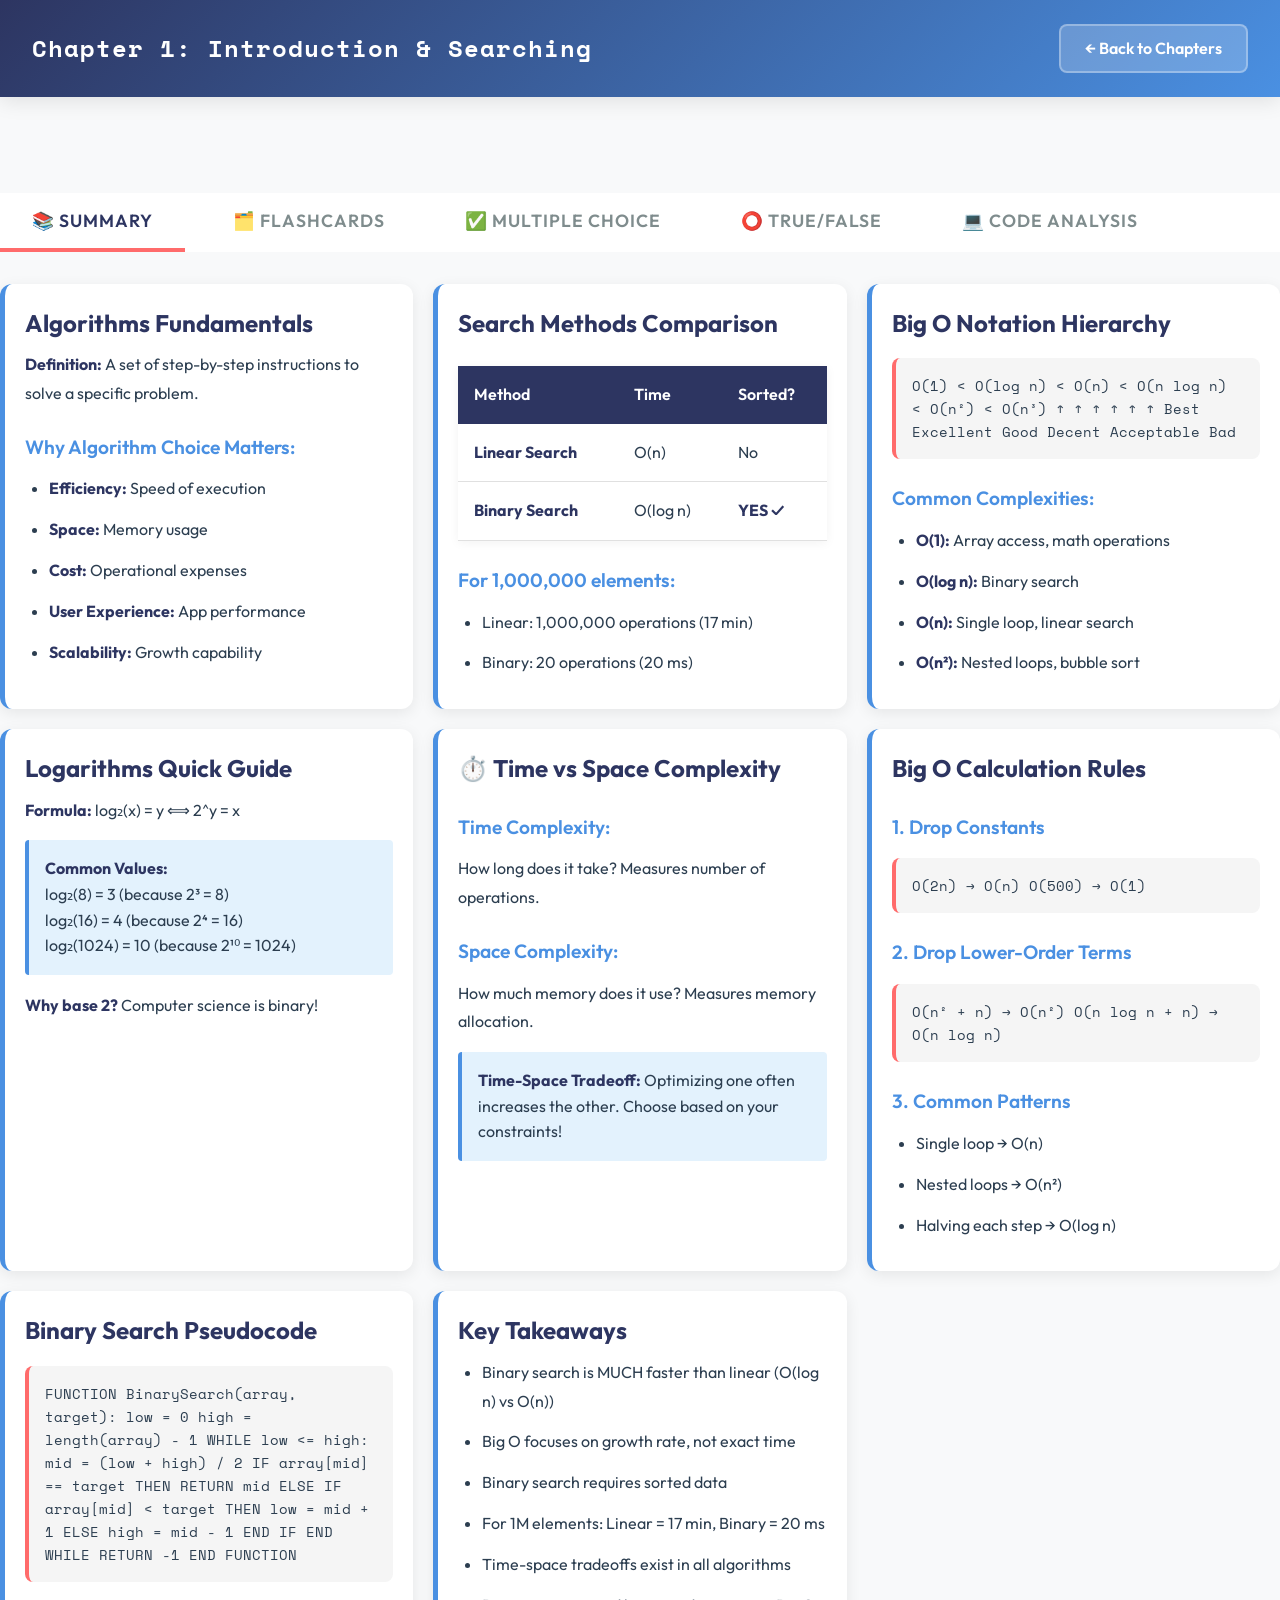
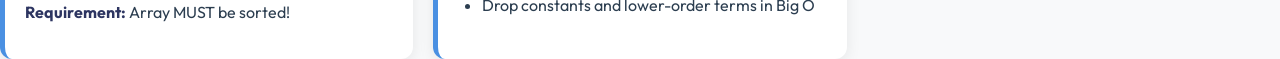
==== commit 1ebdd774: "grok" ====
--- a/chapter1.html
+++ b/chapter1.html
@@ -1,11 +1,11 @@
-html
-<html lang="nl">
+<!DOCTYPE html>
+<html lang="en">
 <head>
-<meta charset="utf-8"/>
-<meta content="width=device-width, initial-scale=1.0" name="viewport"/>
-<title>Hoofdstuk 1: Introductie &amp; Searching - Programming Advanced</title>
-<link href="https://fonts.googleapis.com/css2?family=Space+Mono:wght@400;700&amp;family=Outfit:wght@300;400;600;800&amp;display=swap" rel="stylesheet"/>
-<style>
+    <meta charset="UTF-8">
+    <meta name="viewport" content="width=device-width, initial-scale=1.0">
+    <title>Chapter 1: Introduction & Searching - Programming Advanced</title>
+    <link href="https://fonts.googleapis.com/css2?family=Space+Mono:wght@400;700&family=Outfit:wght@300;400;600;800&display=swap" rel="stylesheet">
+    <style>
         * {
             margin: 0;
             padding: 0;
@@ -139,7 +139,7 @@
             display: block;
         }
 
-        /* Samenvatting Styles */
+        /* Summary Styles */
         .summary-grid {
             display: grid;
             grid-template-columns: repeat(auto-fit, minmax(400px, 1fr));
@@ -312,7 +312,7 @@
         }
 
         .option-label.incorrect::after {
-            content: '✗ Fout';
+            content: '✗ Incorrect';
             margin-left: auto;
             color: var(--accent);
             font-weight: 700;
@@ -471,140 +471,146 @@
             }
         }
     </style>
-<!-- MOBILE MENU PATCH -->
-
-<style>
-@media (max-width: 768px) {
-  .mobile-menu-toggle { display:flex!important; }
-  body.mobile-menu-open { overflow:hidden; }
-  .chapters-grid, .grid, .cards-grid { grid-template-columns: 1fr!important; }
-  table, pre { max-width:100%; overflow-x:auto; }
-}
-.mobile-menu-toggle{display:none;position:fixed;top:14px;right:14px;z-index:9999;width:48px;height:44px;border:1px solid rgba(255,255,255,.55);border-radius:12px;background:linear-gradient(135deg,#2f3f78,#4a90e2);box-shadow:0 8px 24px rgba(0,0,0,.22);cursor:pointer;align-items:center;justify-content:center;flex-direction:column;gap:5px}.mobile-menu-toggle span{display:block;width:23px;height:3px;border-radius:999px;background:#fff;transition:.2s}.mobile-menu-toggle.is-open span:nth-child(1){transform:translateY(8px) rotate(45deg)}.mobile-menu-toggle.is-open span:nth-child(2){opacity:0}.mobile-menu-toggle.is-open span:nth-child(3){transform:translateY(-8px) rotate(-45deg)}
-@media (max-width:768px){.chapter-header .back-btn,.back-btn{margin-right:58px}.tabs{overflow-x:auto;-webkit-overflow-scrolling:touch}.tab-button{white-space:nowrap}}
-</style>
-
 </head>
 <body>
-<button class="mobile-menu-toggle" type="button" aria-label="Menu openen"><span></span><span></span><span></span></button>
-<nav class="navbar">
-<div class="navbar-content">
-<div class="chapter-header">Hoofdstuk 1: Introductie &amp; Searching</div>
-<a class="back-button" href="index.html">← Terug naar hoofdstukken</a>
-</div>
-</nav>
-<div class="container">
-</div>
-<div class="section-tabs" style="position: sticky; top: 80px; z-index: 90; background: white; padding-top: 0; padding-bottom: 0; margin-top: 0;">
-<button class="section-tab active" onclick="switchSection('summary')">📚 Samenvatting</button>
-<button class="section-tab" onclick="switchSection('flashcards')">🗂️ Flashcards</button>
-<button class="section-tab" onclick="switchSection('multiple-choice')">✅ Meerkeuze</button>
-<button class="section-tab" onclick="switchSection('true-false')">⭕ Waar/Niet waar</button>
-<button class="section-tab" onclick="switchSection('code-analysis')">💻 Code-analyse</button>
-</div>
- SAMENVATTING SECTIE 
-<div class="section-content active" id="summary">
-<div class="summary-grid">
-<div class="summary-card">
-<h3> Algoritmes Fundamentals</h3>
-<p><strong>Definitie:</strong> Een reeks stap-voor-stap instructies om een specifiek probleem op te lossen.</p>
-<h4>Waarom de keuze van algoritme belangrijk is:</h4>
-<ul>
-<li><strong>Efficiency:</strong> Uitvoeringssnelheid</li>
-<li><strong>Geheugen:</strong> Geheugengebruik</li>
-<li><strong>Kost:</strong> Operationele kosten</li>
-<li><strong>User Experience:</strong> App-performance</li>
-<li><strong>Scalability:</strong> Schaalbaarheid/groeimogelijkheid</li>
-</ul>
-</div>
-<div class="summary-card">
-<h3> Vergelijking van zoekmethodes</h3>
-<table class="comparison-table">
-<tr>
-<th>Methode</th>
-<th>Tijd</th>
-<th>Gesorteerd?</th>
-</tr>
-<tr>
-<td><strong>Lineair zoeken</strong></td>
-<td>O(n)</td>
-<td>Nee</td>
-</tr>
-<tr>
-<td><strong>Binary search</strong></td>
-<td>O(log n)</td>
-<td><strong>JA ✓</strong></td>
-</tr>
-</table>
-<h4>Voor 1.000.000 elementen:</h4>
-<ul>
-<li>Lineair: 1.000.000 bewerkingen (17 min)</li>
-<li>Binary: 20 bewerkingen (20 ms)</li>
-</ul>
-</div>
-<div class="summary-card">
-<h3> Hiërarchie van Big O-notatie</h3>
-<div class="code-block">
-O(1) &lt; O(log n) &lt; O(n) &lt; O(n log n) &lt; O(n²) &lt; O(n³)
+    <nav class="navbar">
+        <div class="navbar-content">
+            <div class="chapter-header">Chapter 1: Introduction & Searching</div>
+            <a href="index.html" class="back-button">← Back to Chapters</a>
+        </div>
+    </nav>
+
+    <div class="container">
+        </div>
+
+        <div class="section-tabs" style="position: sticky; top: 80px; z-index: 90; background: white; padding-top: 0; padding-bottom: 0; margin-top: 0;">
+            <button class="section-tab active" onclick="switchSection('summary')">📚 Summary</button>
+            <button class="section-tab" onclick="switchSection('flashcards')">🗂️ Flashcards</button>
+            <button class="section-tab" onclick="switchSection('multiple-choice')">✅ Multiple Choice</button>
+            <button class="section-tab" onclick="switchSection('true-false')">⭕ True/False</button>
+            <button class="section-tab" onclick="switchSection('code-analysis')">💻 Code Analysis</button>
+        </div>
+
+        <!-- SUMMARY SECTION -->
+        <div id="summary" class="section-content active">
+            <div class="summary-grid">
+                <div class="summary-card">
+                    <h3> Algorithms Fundamentals</h3>
+                    <p><strong>Definition:</strong> A set of step-by-step instructions to solve a specific problem.</p>
+                    
+                    <h4>Why Algorithm Choice Matters:</h4>
+                    <ul>
+                        <li><strong>Efficiency:</strong> Speed of execution</li>
+                        <li><strong>Space:</strong> Memory usage</li>
+                        <li><strong>Cost:</strong> Operational expenses</li>
+                        <li><strong>User Experience:</strong> App performance</li>
+                        <li><strong>Scalability:</strong> Growth capability</li>
+                    </ul>
+                </div>
+
+                <div class="summary-card">
+                    <h3> Search Methods Comparison</h3>
+                    <table class="comparison-table">
+                        <tr>
+                            <th>Method</th>
+                            <th>Time</th>
+                            <th>Sorted?</th>
+                        </tr>
+                        <tr>
+                            <td><strong>Linear Search</strong></td>
+                            <td>O(n)</td>
+                            <td>No</td>
+                        </tr>
+                        <tr>
+                            <td><strong>Binary Search</strong></td>
+                            <td>O(log n)</td>
+                            <td><strong>YES ✓</strong></td>
+                        </tr>
+                    </table>
+                    
+                    <h4>For 1,000,000 elements:</h4>
+                    <ul>
+                        <li>Linear: 1,000,000 operations (17 min)</li>
+                        <li>Binary: 20 operations (20 ms)</li>
+                    </ul>
+                </div>
+
+                <div class="summary-card">
+                    <h3> Big O Notation Hierarchy</h3>
+                    <div class="code-block">
+O(1) < O(log n) < O(n) < O(n log n) < O(n²) < O(n³)
  ↑       ↑         ↑         ↑           ↑        ↑
-Best  Uitstekend   Goed    Redelijk    Aanvaardbaar  Slecht
-                    </div>
-<h4>Veelvoorkomende complexiteiten:</h4>
-<ul>
-<li><strong>O(1):</strong> Array-toegang, wiskundige bewerkingen</li>
-<li><strong>O(log n):</strong> Binary search</li>
-<li><strong>O(n):</strong> Eén lus, lineair zoeken</li>
-<li><strong>O(n²):</strong> Geneste lussen, bubble sort</li>
-</ul>
-</div>
-<div class="summary-card">
-<h3> Snelle gids voor logaritmen</h3>
-<p><strong>Formule:</strong> log₂(x) = y ⟺ 2^y = x</p>
-<div class="highlight-box">
-<strong>Veelvoorkomende waarden:</strong><br/>
-                        log₂(8) = 3 (omdat 2³ = 8)<br/>
-                        log₂(16) = 4 (omdat 2⁴ = 16)<br/>
-                        log₂(1024) = 10 (omdat 2¹⁰ = 1024)
-                    </div>
-<p><strong>Waarom basis 2?</strong> In computerwetenschappen is alles binair!</p>
-</div>
-<div class="summary-card">
-<h3>⏱️ Tijdscomplexiteit vs geheugencomplexiteit</h3>
-<h4>Tijdscomplexiteit:</h4>
-<p>Hoe lang duurt het? Meet het aantal bewerkingen.</p>
-<h4>Geheugencomplexiteit:</h4>
-<p>Hoeveel geheugen gebruikt het? Meet de geheugenallocatie.</p>
-<div class="highlight-box">
-<strong>Time-space tradeoff:</strong> Het ene optimaliseren vergroot vaak het andere. Kies op basis van je constraints!
-                    </div>
-</div>
-<div class="summary-card">
-<h3> Regels om Big O te berekenen</h3>
-<h4>1. Laat constanten weg</h4>
-<div class="code-block">O(2n) → O(n)
+Best  Excellent   Good    Decent    Acceptable  Bad
+                    </div>
+                    
+                    <h4>Common Complexities:</h4>
+                    <ul>
+                        <li><strong>O(1):</strong> Array access, math operations</li>
+                        <li><strong>O(log n):</strong> Binary search</li>
+                        <li><strong>O(n):</strong> Single loop, linear search</li>
+                        <li><strong>O(n²):</strong> Nested loops, bubble sort</li>
+                    </ul>
+                </div>
+
+                <div class="summary-card">
+                    <h3> Logarithms Quick Guide</h3>
+                    <p><strong>Formula:</strong> log₂(x) = y ⟺ 2^y = x</p>
+                    
+                    <div class="highlight-box">
+                        <strong>Common Values:</strong><br>
+                        log₂(8) = 3 (because 2³ = 8)<br>
+                        log₂(16) = 4 (because 2⁴ = 16)<br>
+                        log₂(1024) = 10 (because 2¹⁰ = 1024)
+                    </div>
+                    
+                    <p><strong>Why base 2?</strong> Computer science is binary!</p>
+                </div>
+
+                <div class="summary-card">
+                    <h3>⏱️ Time vs Space Complexity</h3>
+                    
+                    <h4>Time Complexity:</h4>
+                    <p>How long does it take? Measures number of operations.</p>
+                    
+                    <h4>Space Complexity:</h4>
+                    <p>How much memory does it use? Measures memory allocation.</p>
+                    
+                    <div class="highlight-box">
+                        <strong>Time-Space Tradeoff:</strong> Optimizing one often increases the other. Choose based on your constraints!
+                    </div>
+                </div>
+
+                <div class="summary-card">
+                    <h3> Big O Calculation Rules</h3>
+                    
+                    <h4>1. Drop Constants</h4>
+                    <div class="code-block">O(2n) → O(n)
 O(500) → O(1)</div>
-<h4>2. Laat lagere termen weg</h4>
-<div class="code-block">O(n² + n) → O(n²)
+                    
+                    <h4>2. Drop Lower-Order Terms</h4>
+                    <div class="code-block">O(n² + n) → O(n²)
 O(n log n + n) → O(n log n)</div>
-<h4>3. Veelvoorkomende patronen</h4>
-<ul>
-<li>Eén lus → O(n)</li>
-<li>Geneste lussen → O(n²)</li>
-<li>Elke stap halveren → O(log n)</li>
-</ul>
-</div>
-<div class="summary-card">
-<h3> Binary search pseudocode</h3>
-<div class="code-block">Functie BinarySearch(array, doel):
+                    
+                    <h4>3. Common Patterns</h4>
+                    <ul>
+                        <li>Single loop → O(n)</li>
+                        <li>Nested loops → O(n²)</li>
+                        <li>Halving each step → O(log n)</li>
+                    </ul>
+                </div>
+
+                <div class="summary-card">
+                    <h3> Binary Search Pseudocode</h3>
+                    <div class="code-block">FUNCTION BinarySearch(array, target):
   low = 0
   high = length(array) - 1
   
-  WHILE low &lt;= high:
+  WHILE low <= high:
     mid = (low + high) / 2
     
-    IF array[mid] == doel THEN
+    IF array[mid] == target THEN
       RETURN mid
-    ELSE IF array[mid] &lt; doel THEN
+    ELSE IF array[mid] < target THEN
       low = mid + 1
     ELSE
       high = mid - 1
@@ -612,694 +618,740 @@
   END WHILE
   
   RETURN -1
-END Functie</div>
-<p><strong>Vereiste:</strong> De array MOET gesorteerd zijn!</p>
-</div>
-<div class="summary-card">
-<h3> Belangrijkste inzichten</h3>
-<ul>
-<li>Binary search is VEEL sneller dan lineair zoeken (O(log n) vs O(n))</li>
-<li>Big O focust op groeisnelheid, niet op exacte tijd</li>
-<li>Binary search vereist gesorteerde data</li>
-<li>Voor 1 miljoen elementen: lineair = 17 min, binary = 20 ms</li>
-<li>Time-space tradeoffs bestaan in alle algoritmes</li>
-<li>Laat constanten en lagere termen weg in Big O</li>
-</ul>
-</div>
-</div>
-</div>
- FLASHCARDS SECTIE 
-<div class="section-content" id="flashcards">
-<div class="quiz-container">
-<div class="quiz-section">
-<h3>📇 Flashcards - klik om het antwoord te tonen</h3>
-<div class="flashcard" onclick="toggleFlashcard(this)">
-<div class="flashcard-question">
-                            Wat is een algoritme?
+END FUNCTION</div>
+                    <p><strong>Requirement:</strong> Array MUST be sorted!</p>
+                </div>
+
+                <div class="summary-card">
+                    <h3> Key Takeaways</h3>
+                    <ul>
+                        <li>Binary search is MUCH faster than linear (O(log n) vs O(n))</li>
+                        <li>Big O focuses on growth rate, not exact time</li>
+                        <li>Binary search requires sorted data</li>
+                        <li>For 1M elements: Linear = 17 min, Binary = 20 ms</li>
+                        <li>Time-space tradeoffs exist in all algorithms</li>
+                        <li>Drop constants and lower-order terms in Big O</li>
+                    </ul>
+                </div>
+            </div>
+        </div>
+
+        <!-- FLASHCARDS SECTION -->
+        <div id="flashcards" class="section-content">
+            <div class="quiz-container">
+                <div class="quiz-section">
+                    <h3>📇 Flashcards - Click to Reveal Answer</h3>
+                    
+                    <div class="flashcard" onclick="toggleFlashcard(this)">
+                        <div class="flashcard-question">
+                            What is an algorithm?
                             <span>▼</span>
-</div>
-<div class="flashcard-answer">
-                            Een reeks stap-voor-stap instructies om een specifiek probleem op te lossen
-                        </div>
-</div>
-<div class="flashcard" onclick="toggleFlashcard(this)">
-<div class="flashcard-question">
-                            Wat is de tijdscomplexiteit van binary search?
+                        </div>
+                        <div class="flashcard-answer">
+                            A set of step-by-step instructions to solve a specific problem
+                        </div>
+                    </div>
+
+                    <div class="flashcard" onclick="toggleFlashcard(this)">
+                        <div class="flashcard-question">
+                            What is the time complexity of binary search?
                             <span>▼</span>
-</div>
-<div class="flashcard-answer">
-                            O(log n) - logaritmische tijd
-                        </div>
-</div>
-<div class="flashcard" onclick="toggleFlashcard(this)">
-<div class="flashcard-question">
-                            Wat is de belangrijkste voorwaarde voor binary search?
+                        </div>
+                        <div class="flashcard-answer">
+                            O(log n) - logarithmic time
+                        </div>
+                    </div>
+
+                    <div class="flashcard" onclick="toggleFlashcard(this)">
+                        <div class="flashcard-question">
+                            What is the key precondition for binary search?
                             <span>▼</span>
-</div>
-<div class="flashcard-answer">
-                            De lijst MOET gesorteerd zijn
-                        </div>
-</div>
-<div class="flashcard" onclick="toggleFlashcard(this)">
-<div class="flashcard-question">
-                            Waaraan is log₂(64) gelijk?
+                        </div>
+                        <div class="flashcard-answer">
+                            The list MUST be sorted
+                        </div>
+                    </div>
+
+                    <div class="flashcard" onclick="toggleFlashcard(this)">
+                        <div class="flashcard-question">
+                            What does log₂(64) equal?
                             <span>▼</span>
-</div>
-<div class="flashcard-answer">
-                            6 (omdat 2⁶ = 64)
-                        </div>
-</div>
-<div class="flashcard" onclick="toggleFlashcard(this)">
-<div class="flashcard-question">
-                            Wat is O(1)-complexiteit?
+                        </div>
+                        <div class="flashcard-answer">
+                            6 (because 2⁶ = 64)
+                        </div>
+                    </div>
+
+                    <div class="flashcard" onclick="toggleFlashcard(this)">
+                        <div class="flashcard-question">
+                            What is O(1) complexity?
                             <span>▼</span>
-</div>
-<div class="flashcard-answer">
-                            Constante tijd - hangt niet af van de inputgrootte. Voorbeeld: array[0]
-                        </div>
-</div>
-<div class="flashcard" onclick="toggleFlashcard(this)">
-<div class="flashcard-question">
-                            Wat is de tijdscomplexiteit van array-toegang via index?
+                        </div>
+                        <div class="flashcard-answer">
+                            Constant time - doesn't depend on input size. Example: array[0]
+                        </div>
+                    </div>
+
+                    <div class="flashcard" onclick="toggleFlashcard(this)">
+                        <div class="flashcard-question">
+                            What is the time complexity of accessing an array element by index?
                             <span>▼</span>
-</div>
-<div class="flashcard-answer">
-                            O(1) - constante tijd
-                        </div>
-</div>
-<div class="flashcard" onclick="toggleFlashcard(this)">
-<div class="flashcard-question">
-                            Tijdscomplexiteit van twee geneste for-lussen (0 tot n)?
+                        </div>
+                        <div class="flashcard-answer">
+                            O(1) - constant time
+                        </div>
+                    </div>
+
+                    <div class="flashcard" onclick="toggleFlashcard(this)">
+                        <div class="flashcard-question">
+                            Time complexity of two nested for loops (0 to n)?
                             <span>▼</span>
-</div>
-<div class="flashcard-answer">
-                            O(n²) - kwadratische tijd
-                        </div>
-</div>
-<div class="flashcard" onclick="toggleFlashcard(this)">
-<div class="flashcard-question">
-                            Waarom gebruiken we logaritmen met basis 2 in computerwetenschappen?
+                        </div>
+                        <div class="flashcard-answer">
+                            O(n²) - quadratic time
+                        </div>
+                    </div>
+
+                    <div class="flashcard" onclick="toggleFlashcard(this)">
+                        <div class="flashcard-question">
+                            Why do we use base 2 logarithms in computer science?
                             <span>▼</span>
-</div>
-<div class="flashcard-answer">
-                            Alles in computerwetenschappen is binair (basis 2)
-                        </div>
-</div>
-<div class="flashcard" onclick="toggleFlashcard(this)">
-<div class="flashcard-question">
-                            Wat is een time-space tradeoff?
+                        </div>
+                        <div class="flashcard-answer">
+                            Everything in computer science is binary (base 2)
+                        </div>
+                    </div>
+
+                    <div class="flashcard" onclick="toggleFlashcard(this)">
+                        <div class="flashcard-question">
+                            What is time-space tradeoff?
                             <span>▼</span>
-</div>
-<div class="flashcard-answer">
-                            Het ene optimaliseren (tijd van geheugen) vergroot vaak het andere
-                        </div>
-</div>
-<div class="flashcard" onclick="toggleFlashcard(this)">
-<div class="flashcard-question">
-                            Vereenvoudig: O(5n² + 3n + 7)
+                        </div>
+                        <div class="flashcard-answer">
+                            Optimizing one (time or space) often increases the other
+                        </div>
+                    </div>
+
+                    <div class="flashcard" onclick="toggleFlashcard(this)">
+                        <div class="flashcard-question">
+                            Simplify: O(5n² + 3n + 7)
                             <span>▼</span>
-</div>
-<div class="flashcard-answer">
-                            O(n²) - laat constanten en lagere termen weg
-                        </div>
-</div>
-<div class="flashcard" onclick="toggleFlashcard(this)">
-<div class="flashcard-question">
-                            Hoeveel bewerkingen heeft binary search ongeveer nodig voor 1.000.000 elementen (worst-case)?
+                        </div>
+                        <div class="flashcard-answer">
+                            O(n²) - drop constants and lower-order terms
+                        </div>
+                    </div>
+
+                    <div class="flashcard" onclick="toggleFlashcard(this)">
+                        <div class="flashcard-question">
+                            How many operations does binary search need for 1,000,000 elements (worst case)?
                             <span>▼</span>
-</div>
-<div class="flashcard-answer">
-                            Ongeveer 20 bewerkingen (log₂(1,000,000) ≈ 20)
-                        </div>
-</div>
-<div class="flashcard" onclick="toggleFlashcard(this)">
-<div class="flashcard-question">
-                            Wat stelt Big O-notatie voor?
+                        </div>
+                        <div class="flashcard-answer">
+                            Approximately 20 operations (log₂(1,000,000) ≈ 20)
+                        </div>
+                    </div>
+
+                    <div class="flashcard" onclick="toggleFlashcard(this)">
+                        <div class="flashcard-question">
+                            What does Big O notation represent?
                             <span>▼</span>
-</div>
-<div class="flashcard-answer">
-                            Een high-level inzicht in de complexiteit van een algoritme wanneer de inputgrootte groeit
-                        </div>
-</div>
-<div class="flashcard" onclick="toggleFlashcard(this)">
-<div class="flashcard-question">
-                            Wat is geheugencomplexiteit?
+                        </div>
+                        <div class="flashcard-answer">
+                            High-level understanding of algorithm's complexity as input size grows
+                        </div>
+                    </div>
+
+                    <div class="flashcard" onclick="toggleFlashcard(this)">
+                        <div class="flashcard-question">
+                            What is space complexity?
                             <span>▼</span>
-</div>
-<div class="flashcard-answer">
-                            De hoeveelheid geheugen die een algoritme gebruikt in verhouding tot de inputgrootte
-                        </div>
-</div>
-<div class="flashcard" onclick="toggleFlashcard(this)">
-<div class="flashcard-question">
-                            Rangschik van snel naar traag: O(n), O(1), O(log n), O(n²)
+                        </div>
+                        <div class="flashcard-answer">
+                            Amount of memory an algorithm uses relative to input size
+                        </div>
+                    </div>
+
+                    <div class="flashcard" onclick="toggleFlashcard(this)">
+                        <div class="flashcard-question">
+                            Order these from fastest to slowest: O(n), O(1), O(log n), O(n²)
                             <span>▼</span>
-</div>
-<div class="flashcard-answer">
+                        </div>
+                        <div class="flashcard-answer">
                             O(1), O(log n), O(n), O(n²)
                         </div>
-</div>
-<div class="flashcard" onclick="toggleFlashcard(this)">
-<div class="flashcard-question">
-                            Wat is een logaritme?
+                    </div>
+
+                    <div class="flashcard" onclick="toggleFlashcard(this)">
+                        <div class="flashcard-question">
+                            What is a logarithm?
                             <span>▼</span>
-</div>
-<div class="flashcard-answer">
-                            De inverse functie van machtsverheffing: log_b(x) = y ⟺ b^y = x
-                        </div>
-</div>
-</div>
-</div>
-</div>
- MEERKEUZE SECTIE 
-<div class="section-content" id="multiple-choice">
-<div class="quiz-container">
-<div class="quiz-section">
-<h3>✅ Meerkeuzequiz</h3>
-<form id="mcq-form">
-<div class="quiz-question">
-<div class="question-number">Vraag 1</div>
-<div class="question-text">Wat is de tijdscomplexiteit van binary search?</div>
-<div class="options">
-<label class="option-label">
-<input name="q1" required="" type="radio" value="0"/>
-<span>O(1)</span>
-</label>
-<label class="option-label">
-<input name="q1" required="" type="radio" value="1"/>
-<span>O(n)</span>
-</label>
-<label class="option-label">
-<input name="q1" required="" type="radio" value="2"/>
-<span>O(log n)</span>
-</label>
-<label class="option-label">
-<input name="q1" required="" type="radio" value="3"/>
-<span>O(n²)</span>
-</label>
-</div>
-</div>
-<div class="quiz-question">
-<div class="question-number">Vraag 2</div>
-<div class="question-text">Welke zoekmethode vereist dat de data gesorteerd is?</div>
-<div class="options">
-<label class="option-label">
-<input name="q2" required="" type="radio" value="0"/>
-<span>Lineair zoeken</span>
-</label>
-<label class="option-label">
-<input name="q2" required="" type="radio" value="1"/>
-<span>Binary search</span>
-</label>
-<label class="option-label">
-<input name="q2" required="" type="radio" value="2"/>
-<span>Beide</span>
-</label>
-<label class="option-label">
-<input name="q2" required="" type="radio" value="3"/>
-<span>Geen van beide</span>
-</label>
-</div>
-</div>
-<div class="quiz-question">
-<div class="question-number">Vraag 3</div>
-<div class="question-text">Hoeveel vergelijkingen heeft binary search ongeveer nodig in het slechtste geval voor een array van 1.000.000 elementen?</div>
-<div class="options">
-<label class="option-label">
-<input name="q3" required="" type="radio" value="0"/>
-<span>10</span>
-</label>
-<label class="option-label">
-<input name="q3" required="" type="radio" value="1"/>
-<span>20</span>
-</label>
-<label class="option-label">
-<input name="q3" required="" type="radio" value="2"/>
-<span>1,000</span>
-</label>
-<label class="option-label">
-<input name="q3" required="" type="radio" value="3"/>
-<span>1,000,000</span>
-</label>
-</div>
-</div>
-<div class="quiz-question">
-<div class="question-number">Vraag 4</div>
-<div class="question-text">Wat is de tijdscomplexiteit van een element in een array opvragen via index?</div>
-<div class="options">
-<label class="option-label">
-<input name="q4" required="" type="radio" value="0"/>
-<span>O(1)</span>
-</label>
-<label class="option-label">
-<input name="q4" required="" type="radio" value="1"/>
-<span>O(n)</span>
-</label>
-<label class="option-label">
-<input name="q4" required="" type="radio" value="2"/>
-<span>O(log n)</span>
-</label>
-<label class="option-label">
-<input name="q4" required="" type="radio" value="3"/>
-<span>O(n²)</span>
-</label>
-</div>
-</div>
-<div class="quiz-question">
-<div class="question-number">Vraag 5</div>
-<div class="question-text">Twee geneste for-lussen die elk van 0 tot n lopen hebben tijdscomplexiteit:</div>
-<div class="options">
-<label class="option-label">
-<input name="q5" required="" type="radio" value="0"/>
-<span>O(n)</span>
-</label>
-<label class="option-label">
-<input name="q5" required="" type="radio" value="1"/>
-<span>O(log n)</span>
-</label>
-<label class="option-label">
-<input name="q5" required="" type="radio" value="2"/>
-<span>O(n²)</span>
-</label>
-<label class="option-label">
-<input name="q5" required="" type="radio" value="3"/>
-<span>O(2n)</span>
-</label>
-</div>
-</div>
-<div class="quiz-question">
-<div class="question-number">Vraag 6</div>
-<div class="question-text">Waaraan is log₂(64) gelijk?</div>
-<div class="options">
-<label class="option-label">
-<input name="q6" required="" type="radio" value="0"/>
-<span>4</span>
-</label>
-<label class="option-label">
-<input name="q6" required="" type="radio" value="1"/>
-<span>6</span>
-</label>
-<label class="option-label">
-<input name="q6" required="" type="radio" value="2"/>
-<span>8</span>
-</label>
-<label class="option-label">
-<input name="q6" required="" type="radio" value="3"/>
-<span>32</span>
-</label>
-</div>
-</div>
-<div class="quiz-question">
-<div class="question-number">Vraag 7</div>
-<div class="question-text">Welke tijdscomplexiteit is het snelst?</div>
-<div class="options">
-<label class="option-label">
-<input name="q7" required="" type="radio" value="0"/>
-<span>O(n log n)</span>
-</label>
-<label class="option-label">
-<input name="q7" required="" type="radio" value="1"/>
-<span>O(n)</span>
-</label>
-<label class="option-label">
-<input name="q7" required="" type="radio" value="2"/>
-<span>O(log n)</span>
-</label>
-<label class="option-label">
-<input name="q7" required="" type="radio" value="3"/>
-<span>O(1)</span>
-</label>
-</div>
-</div>
-<div class="quiz-question">
-<div class="question-number">Vraag 8</div>
-<div class="question-text">Lineair zoeken heeft tijdscomplexiteit O(n). Dit betekent:</div>
-<div class="options">
-<label class="option-label">
-<input name="q8" required="" type="radio" value="0"/>
-<span>Het duurt altijd n seconden</span>
-</label>
-<label class="option-label">
-<input name="q8" required="" type="radio" value="1"/>
-<span>De runtime groeit evenredig met de inputgrootte</span>
-</label>
-<label class="option-label">
-<input name="q8" required="" type="radio" value="2"/>
-<span>Het is sneller dan O(log n)</span>
-</label>
-<label class="option-label">
-<input name="q8" required="" type="radio" value="3"/>
-<span>Het vereist gesorteerde data</span>
-</label>
-</div>
-</div>
-<div class="quiz-question">
-<div class="question-number">Vraag 9</div>
-<div class="question-text">Wat is geheugencomplexiteit?</div>
-<div class="options">
-<label class="option-label">
-<input name="q9" required="" type="radio" value="0"/>
-<span>Hoe lang een algoritme duurt</span>
-</label>
-<label class="option-label">
-<input name="q9" required="" type="radio" value="1"/>
-<span>Hoeveel geheugen een algoritme gebruikt</span>
-</label>
-<label class="option-label">
-<input name="q9" required="" type="radio" value="2"/>
-<span>Aantal regels code</span>
-</label>
-<label class="option-label">
-<input name="q9" required="" type="radio" value="3"/>
-<span>Grootte van de input</span>
-</label>
-</div>
-</div>
-<div class="quiz-question">
-<div class="question-number">Vraag 10</div>
-<div class="question-text">Wat is de vereenvoudigde Big O van: O(5n² + 3n + 7)?</div>
-<div class="options">
-<label class="option-label">
-<input name="q10" required="" type="radio" value="0"/>
-<span>O(5n²)</span>
-</label>
-<label class="option-label">
-<input name="q10" required="" type="radio" value="1"/>
-<span>O(n²)</span>
-</label>
-<label class="option-label">
-<input name="q10" required="" type="radio" value="2"/>
-<span>O(n)</span>
-</label>
-<label class="option-label">
-<input name="q10" required="" type="radio" value="3"/>
-<span>O(8n²)</span>
-</label>
-</div>
-</div>
-<button class="submit-quiz" type="submit">Quiz indienen</button>
-</form>
-<div id="mcq-result"></div>
-</div>
-</div>
-</div>
- WAAR/NIET WAAR SECTIE 
-<div class="section-content" id="true-false">
-<div class="quiz-container">
-<div class="quiz-section">
-<h3>⭕ Waar of niet waar-quiz</h3>
-<form id="tf-form">
-<div class="quiz-question">
-<div class="question-number">Vraag 1</div>
-<div class="question-text">Binary search werkt op zowel gesorteerde als ongesorteerde arrays.</div>
-<div class="options">
-<label class="option-label">
-<input name="tf1" required="" type="radio" value="0"/>
-<span>Waar</span>
-</label>
-<label class="option-label">
-<input name="tf1" required="" type="radio" value="1"/>
-<span>Niet waar</span>
-</label>
-</div>
-</div>
-<div class="quiz-question">
-<div class="question-number">Vraag 2</div>
-<div class="question-text">O(log n) is sneller dan O(n).</div>
-<div class="options">
-<label class="option-label">
-<input name="tf2" required="" type="radio" value="0"/>
-<span>Waar</span>
-</label>
-<label class="option-label">
-<input name="tf2" required="" type="radio" value="1"/>
-<span>Niet waar</span>
-</label>
-</div>
-</div>
-<div class="quiz-question">
-<div class="question-number">Vraag 3</div>
-<div class="question-text">Big O-notatie vertelt de exacte runtime in seconden.</div>
-<div class="options">
-<label class="option-label">
-<input name="tf3" required="" type="radio" value="0"/>
-<span>Waar</span>
-</label>
-<label class="option-label">
-<input name="tf3" required="" type="radio" value="1"/>
-<span>Niet waar</span>
-</label>
-</div>
-</div>
-<div class="quiz-question">
-<div class="question-number">Vraag 4</div>
-<div class="question-text">Een array-element via index opvragen is O(1).</div>
-<div class="options">
-<label class="option-label">
-<input name="tf4" required="" type="radio" value="0"/>
-<span>Waar</span>
-</label>
-<label class="option-label">
-<input name="tf4" required="" type="radio" value="1"/>
-<span>Niet waar</span>
-</label>
-</div>
-</div>
-<div class="quiz-question">
-<div class="question-number">Vraag 5</div>
-<div class="question-text">Geheugencomplexiteit meet hoeveel geheugen een algoritme gebruikt.</div>
-<div class="options">
-<label class="option-label">
-<input name="tf5" required="" type="radio" value="0"/>
-<span>Waar</span>
-</label>
-<label class="option-label">
-<input name="tf5" required="" type="radio" value="1"/>
-<span>Niet waar</span>
-</label>
-</div>
-</div>
-<div class="quiz-question">
-<div class="question-number">Vraag 6</div>
-<div class="question-text">Geneste lussen leiden altijd tot O(n²)-complexiteit.</div>
-<div class="options">
-<label class="option-label">
-<input name="tf6" required="" type="radio" value="0"/>
-<span>Waar</span>
-</label>
-<label class="option-label">
-<input name="tf6" required="" type="radio" value="1"/>
-<span>Niet waar</span>
-</label>
-</div>
-</div>
-<div class="quiz-question">
-<div class="question-number">Vraag 7</div>
-<div class="question-text">log₂(16) = 4</div>
-<div class="options">
-<label class="option-label">
-<input name="tf7" required="" type="radio" value="0"/>
-<span>Waar</span>
-</label>
-<label class="option-label">
-<input name="tf7" required="" type="radio" value="1"/>
-<span>Niet waar</span>
-</label>
-</div>
-</div>
-<div class="quiz-question">
-<div class="question-number">Vraag 8</div>
-<div class="question-text">De brute-force methode probeert elke mogelijkheid.</div>
-<div class="options">
-<label class="option-label">
-<input name="tf8" required="" type="radio" value="0"/>
-<span>Waar</span>
-</label>
-<label class="option-label">
-<input name="tf8" required="" type="radio" value="1"/>
-<span>Niet waar</span>
-</label>
-</div>
-</div>
-<div class="quiz-question">
-<div class="question-number">Vraag 9</div>
-<div class="question-text">Constanten weglaten in Big O betekent O(5n) becomes O(n).</div>
-<div class="options">
-<label class="option-label">
-<input name="tf9" required="" type="radio" value="0"/>
-<span>Waar</span>
-</label>
-<label class="option-label">
-<input name="tf9" required="" type="radio" value="1"/>
-<span>Niet waar</span>
-</label>
-</div>
-</div>
-<div class="quiz-question">
-<div class="question-number">Vraag 10</div>
-<div class="question-text">Voor 1000 elementen, lineair zoeken slechtste case heeft nodig 1000 bewerkingen.</div>
-<div class="options">
-<label class="option-label">
-<input name="tf10" required="" type="radio" value="0"/>
-<span>Waar</span>
-</label>
-<label class="option-label">
-<input name="tf10" required="" type="radio" value="1"/>
-<span>Niet waar</span>
-</label>
-</div>
-</div>
-<button class="submit-quiz" type="submit">Quiz indienen</button>
-</form>
-<div id="tf-result"></div>
-</div>
-</div>
-</div>
- CODE-ANALYSE SECTIE 
-<div class="section-content" id="code-analysis">
-<div class="quiz-container">
-<div class="quiz-section">
-<h3>💻 Code-analysequiz</h3>
-<form id="code-form">
-<div class="quiz-question">
-<div class="question-number">Vraag 1</div>
-<div class="question-text">Wat is de tijdscomplexiteit van deze code?</div>
-<div class="code-block">int max = array[0];
-voor (int i = 1; i &lt; n; i++) {
-    if (array[i] &gt; max) {
+                        </div>
+                        <div class="flashcard-answer">
+                            The inverse function of exponentiation: log_b(x) = y ⟺ b^y = x
+                        </div>
+                    </div>
+                </div>
+            </div>
+        </div>
+
+        <!-- MULTIPLE CHOICE SECTION -->
+        <div id="multiple-choice" class="section-content">
+            <div class="quiz-container">
+                <div class="quiz-section">
+                    <h3>✅ Multiple Choice Quiz</h3>
+                    <form id="mcq-form">
+                        <div class="quiz-question">
+                            <div class="question-number">Question 1</div>
+                            <div class="question-text">What is the time complexity of binary search?</div>
+                            <div class="options">
+                                <label class="option-label">
+                                    <input type="radio" name="q1" value="0" required>
+                                    <span>O(1)</span>
+                                </label>
+                                <label class="option-label">
+                                    <input type="radio" name="q1" value="1" required>
+                                    <span>O(n)</span>
+                                </label>
+                                <label class="option-label">
+                                    <input type="radio" name="q1" value="2" required>
+                                    <span>O(log n)</span>
+                                </label>
+                                <label class="option-label">
+                                    <input type="radio" name="q1" value="3" required>
+                                    <span>O(n²)</span>
+                                </label>
+                            </div>
+                        </div>
+
+                        <div class="quiz-question">
+                            <div class="question-number">Question 2</div>
+                            <div class="question-text">Which search method requires the data to be sorted?</div>
+                            <div class="options">
+                                <label class="option-label">
+                                    <input type="radio" name="q2" value="0" required>
+                                    <span>Linear search</span>
+                                </label>
+                                <label class="option-label">
+                                    <input type="radio" name="q2" value="1" required>
+                                    <span>Binary search</span>
+                                </label>
+                                <label class="option-label">
+                                    <input type="radio" name="q2" value="2" required>
+                                    <span>Both</span>
+                                </label>
+                                <label class="option-label">
+                                    <input type="radio" name="q2" value="3" required>
+                                    <span>Neither</span>
+                                </label>
+                            </div>
+                        </div>
+
+                        <div class="quiz-question">
+                            <div class="question-number">Question 3</div>
+                            <div class="question-text">For an array of 1,000,000 elements, approximately how many comparisons does binary search need in the worst case?</div>
+                            <div class="options">
+                                <label class="option-label">
+                                    <input type="radio" name="q3" value="0" required>
+                                    <span>10</span>
+                                </label>
+                                <label class="option-label">
+                                    <input type="radio" name="q3" value="1" required>
+                                    <span>20</span>
+                                </label>
+                                <label class="option-label">
+                                    <input type="radio" name="q3" value="2" required>
+                                    <span>1,000</span>
+                                </label>
+                                <label class="option-label">
+                                    <input type="radio" name="q3" value="3" required>
+                                    <span>1,000,000</span>
+                                </label>
+                            </div>
+                        </div>
+
+                        <div class="quiz-question">
+                            <div class="question-number">Question 4</div>
+                            <div class="question-text">What is the time complexity of accessing an element in an array by its index?</div>
+                            <div class="options">
+                                <label class="option-label">
+                                    <input type="radio" name="q4" value="0" required>
+                                    <span>O(1)</span>
+                                </label>
+                                <label class="option-label">
+                                    <input type="radio" name="q4" value="1" required>
+                                    <span>O(n)</span>
+                                </label>
+                                <label class="option-label">
+                                    <input type="radio" name="q4" value="2" required>
+                                    <span>O(log n)</span>
+                                </label>
+                                <label class="option-label">
+                                    <input type="radio" name="q4" value="3" required>
+                                    <span>O(n²)</span>
+                                </label>
+                            </div>
+                        </div>
+
+                        <div class="quiz-question">
+                            <div class="question-number">Question 5</div>
+                            <div class="question-text">Two nested for loops, each iterating from 0 to n, have time complexity of:</div>
+                            <div class="options">
+                                <label class="option-label">
+                                    <input type="radio" name="q5" value="0" required>
+                                    <span>O(n)</span>
+                                </label>
+                                <label class="option-label">
+                                    <input type="radio" name="q5" value="1" required>
+                                    <span>O(log n)</span>
+                                </label>
+                                <label class="option-label">
+                                    <input type="radio" name="q5" value="2" required>
+                                    <span>O(n²)</span>
+                                </label>
+                                <label class="option-label">
+                                    <input type="radio" name="q5" value="3" required>
+                                    <span>O(2n)</span>
+                                </label>
+                            </div>
+                        </div>
+
+                        <div class="quiz-question">
+                            <div class="question-number">Question 6</div>
+                            <div class="question-text">What does log₂(64) equal?</div>
+                            <div class="options">
+                                <label class="option-label">
+                                    <input type="radio" name="q6" value="0" required>
+                                    <span>4</span>
+                                </label>
+                                <label class="option-label">
+                                    <input type="radio" name="q6" value="1" required>
+                                    <span>6</span>
+                                </label>
+                                <label class="option-label">
+                                    <input type="radio" name="q6" value="2" required>
+                                    <span>8</span>
+                                </label>
+                                <label class="option-label">
+                                    <input type="radio" name="q6" value="3" required>
+                                    <span>32</span>
+                                </label>
+                            </div>
+                        </div>
+
+                        <div class="quiz-question">
+                            <div class="question-number">Question 7</div>
+                            <div class="question-text">Which is the fastest time complexity?</div>
+                            <div class="options">
+                                <label class="option-label">
+                                    <input type="radio" name="q7" value="0" required>
+                                    <span>O(n log n)</span>
+                                </label>
+                                <label class="option-label">
+                                    <input type="radio" name="q7" value="1" required>
+                                    <span>O(n)</span>
+                                </label>
+                                <label class="option-label">
+                                    <input type="radio" name="q7" value="2" required>
+                                    <span>O(log n)</span>
+                                </label>
+                                <label class="option-label">
+                                    <input type="radio" name="q7" value="3" required>
+                                    <span>O(1)</span>
+                                </label>
+                            </div>
+                        </div>
+
+                        <div class="quiz-question">
+                            <div class="question-number">Question 8</div>
+                            <div class="question-text">Linear search has time complexity O(n). This means:</div>
+                            <div class="options">
+                                <label class="option-label">
+                                    <input type="radio" name="q8" value="0" required>
+                                    <span>It always takes n seconds</span>
+                                </label>
+                                <label class="option-label">
+                                    <input type="radio" name="q8" value="1" required>
+                                    <span>Runtime grows proportionally to input size</span>
+                                </label>
+                                <label class="option-label">
+                                    <input type="radio" name="q8" value="2" required>
+                                    <span>It's faster than O(log n)</span>
+                                </label>
+                                <label class="option-label">
+                                    <input type="radio" name="q8" value="3" required>
+                                    <span>It requires sorted data</span>
+                                </label>
+                            </div>
+                        </div>
+
+                        <div class="quiz-question">
+                            <div class="question-number">Question 9</div>
+                            <div class="question-text">What is space complexity?</div>
+                            <div class="options">
+                                <label class="option-label">
+                                    <input type="radio" name="q9" value="0" required>
+                                    <span>How long an algorithm takes</span>
+                                </label>
+                                <label class="option-label">
+                                    <input type="radio" name="q9" value="1" required>
+                                    <span>Amount of memory an algorithm uses</span>
+                                </label>
+                                <label class="option-label">
+                                    <input type="radio" name="q9" value="2" required>
+                                    <span>Number of lines of code</span>
+                                </label>
+                                <label class="option-label">
+                                    <input type="radio" name="q9" value="3" required>
+                                    <span>Size of the input</span>
+                                </label>
+                            </div>
+                        </div>
+
+                        <div class="quiz-question">
+                            <div class="question-number">Question 10</div>
+                            <div class="question-text">What is the simplified Big O of: O(5n² + 3n + 7)?</div>
+                            <div class="options">
+                                <label class="option-label">
+                                    <input type="radio" name="q10" value="0" required>
+                                    <span>O(5n²)</span>
+                                </label>
+                                <label class="option-label">
+                                    <input type="radio" name="q10" value="1" required>
+                                    <span>O(n²)</span>
+                                </label>
+                                <label class="option-label">
+                                    <input type="radio" name="q10" value="2" required>
+                                    <span>O(n)</span>
+                                </label>
+                                <label class="option-label">
+                                    <input type="radio" name="q10" value="3" required>
+                                    <span>O(8n²)</span>
+                                </label>
+                            </div>
+                        </div>
+
+                        <button type="submit" class="submit-quiz">Submit Quiz</button>
+                    </form>
+                    <div id="mcq-result"></div>
+                </div>
+            </div>
+        </div>
+
+        <!-- TRUE/FALSE SECTION -->
+        <div id="true-false" class="section-content">
+            <div class="quiz-container">
+                <div class="quiz-section">
+                    <h3>⭕ True or False Quiz</h3>
+                    <form id="tf-form">
+                        <div class="quiz-question">
+                            <div class="question-number">Question 1</div>
+                            <div class="question-text">Binary search works on both sorted and unsorted arrays.</div>
+                            <div class="options">
+                                <label class="option-label">
+                                    <input type="radio" name="tf1" value="0" required>
+                                    <span>True</span>
+                                </label>
+                                <label class="option-label">
+                                    <input type="radio" name="tf1" value="1" required>
+                                    <span>False</span>
+                                </label>
+                            </div>
+                        </div>
+
+                        <div class="quiz-question">
+                            <div class="question-number">Question 2</div>
+                            <div class="question-text">O(log n) is faster than O(n).</div>
+                            <div class="options">
+                                <label class="option-label">
+                                    <input type="radio" name="tf2" value="0" required>
+                                    <span>True</span>
+                                </label>
+                                <label class="option-label">
+                                    <input type="radio" name="tf2" value="1" required>
+                                    <span>False</span>
+                                </label>
+                            </div>
+                        </div>
+
+                        <div class="quiz-question">
+                            <div class="question-number">Question 3</div>
+                            <div class="question-text">Big O notation tells us the exact runtime in seconds.</div>
+                            <div class="options">
+                                <label class="option-label">
+                                    <input type="radio" name="tf3" value="0" required>
+                                    <span>True</span>
+                                </label>
+                                <label class="option-label">
+                                    <input type="radio" name="tf3" value="1" required>
+                                    <span>False</span>
+                                </label>
+                            </div>
+                        </div>
+
+                        <div class="quiz-question">
+                            <div class="question-number">Question 4</div>
+                            <div class="question-text">Accessing an array element by index is O(1).</div>
+                            <div class="options">
+                                <label class="option-label">
+                                    <input type="radio" name="tf4" value="0" required>
+                                    <span>True</span>
+                                </label>
+                                <label class="option-label">
+                                    <input type="radio" name="tf4" value="1" required>
+                                    <span>False</span>
+                                </label>
+                            </div>
+                        </div>
+
+                        <div class="quiz-question">
+                            <div class="question-number">Question 5</div>
+                            <div class="question-text">Space complexity measures how much memory an algorithm uses.</div>
+                            <div class="options">
+                                <label class="option-label">
+                                    <input type="radio" name="tf5" value="0" required>
+                                    <span>True</span>
+                                </label>
+                                <label class="option-label">
+                                    <input type="radio" name="tf5" value="1" required>
+                                    <span>False</span>
+                                </label>
+                            </div>
+                        </div>
+
+                        <div class="quiz-question">
+                            <div class="question-number">Question 6</div>
+                            <div class="question-text">Nested loops always result in O(n²) complexity.</div>
+                            <div class="options">
+                                <label class="option-label">
+                                    <input type="radio" name="tf6" value="0" required>
+                                    <span>True</span>
+                                </label>
+                                <label class="option-label">
+                                    <input type="radio" name="tf6" value="1" required>
+                                    <span>False</span>
+                                </label>
+                            </div>
+                        </div>
+
+                        <div class="quiz-question">
+                            <div class="question-number">Question 7</div>
+                            <div class="question-text">log₂(16) = 4</div>
+                            <div class="options">
+                                <label class="option-label">
+                                    <input type="radio" name="tf7" value="0" required>
+                                    <span>True</span>
+                                </label>
+                                <label class="option-label">
+                                    <input type="radio" name="tf7" value="1" required>
+                                    <span>False</span>
+                                </label>
+                            </div>
+                        </div>
+
+                        <div class="quiz-question">
+                            <div class="question-number">Question 8</div>
+                            <div class="question-text">The brute force method tries every possibility.</div>
+                            <div class="options">
+                                <label class="option-label">
+                                    <input type="radio" name="tf8" value="0" required>
+                                    <span>True</span>
+                                </label>
+                                <label class="option-label">
+                                    <input type="radio" name="tf8" value="1" required>
+                                    <span>False</span>
+                                </label>
+                            </div>
+                        </div>
+
+                        <div class="quiz-question">
+                            <div class="question-number">Question 9</div>
+                            <div class="question-text">Dropping constants in Big O means O(5n) becomes O(n).</div>
+                            <div class="options">
+                                <label class="option-label">
+                                    <input type="radio" name="tf9" value="0" required>
+                                    <span>True</span>
+                                </label>
+                                <label class="option-label">
+                                    <input type="radio" name="tf9" value="1" required>
+                                    <span>False</span>
+                                </label>
+                            </div>
+                        </div>
+
+                        <div class="quiz-question">
+                            <div class="question-number">Question 10</div>
+                            <div class="question-text">For 1000 elements, linear search worst case needs 1000 operations.</div>
+                            <div class="options">
+                                <label class="option-label">
+                                    <input type="radio" name="tf10" value="0" required>
+                                    <span>True</span>
+                                </label>
+                                <label class="option-label">
+                                    <input type="radio" name="tf10" value="1" required>
+                                    <span>False</span>
+                                </label>
+                            </div>
+                        </div>
+
+                        <button type="submit" class="submit-quiz">Submit Quiz</button>
+                    </form>
+                    <div id="tf-result"></div>
+                </div>
+            </div>
+        </div>
+
+        <!-- CODE ANALYSIS SECTION -->
+        <div id="code-analysis" class="section-content">
+            <div class="quiz-container">
+                <div class="quiz-section">
+                    <h3>💻 Code Analysis Quiz</h3>
+                    <form id="code-form">
+                        <div class="quiz-question">
+                            <div class="question-number">Question 1</div>
+                            <div class="question-text">What is the time complexity of this code?</div>
+                            <div class="code-block">int max = array[0];
+for (int i = 1; i < n; i++) {
+    if (array[i] > max) {
         max = array[i];
     }
 }</div>
-<div class="options">
-<label class="option-label">
-<input name="code1" required="" type="radio" value="0"/>
-<span>O(1)</span>
-</label>
-<label class="option-label">
-<input name="code1" required="" type="radio" value="1"/>
-<span>O(n)</span>
-</label>
-<label class="option-label">
-<input name="code1" required="" type="radio" value="2"/>
-<span>O(n²)</span>
-</label>
-<label class="option-label">
-<input name="code1" required="" type="radio" value="3"/>
-<span>O(log n)</span>
-</label>
-</div>
-</div>
-<div class="quiz-question">
-<div class="question-number">Vraag 2</div>
-<div class="question-text">Wat is de tijdscomplexiteit van deze geneste lus?</div>
-<div class="code-block">voor (int i = 0; i &lt; n; i++) {
-    voor (int j = 0; j &lt; n; j++) {
+                            <div class="options">
+                                <label class="option-label">
+                                    <input type="radio" name="code1" value="0" required>
+                                    <span>O(1)</span>
+                                </label>
+                                <label class="option-label">
+                                    <input type="radio" name="code1" value="1" required>
+                                    <span>O(n)</span>
+                                </label>
+                                <label class="option-label">
+                                    <input type="radio" name="code1" value="2" required>
+                                    <span>O(n²)</span>
+                                </label>
+                                <label class="option-label">
+                                    <input type="radio" name="code1" value="3" required>
+                                    <span>O(log n)</span>
+                                </label>
+                            </div>
+                        </div>
+
+                        <div class="quiz-question">
+                            <div class="question-number">Question 2</div>
+                            <div class="question-text">What is the time complexity of this nested loop?</div>
+                            <div class="code-block">for (int i = 0; i < n; i++) {
+    for (int j = 0; j < n; j++) {
         System.out.println(i + j);
     }
 }</div>
-<div class="options">
-<label class="option-label">
-<input name="code2" required="" type="radio" value="0"/>
-<span>O(n)</span>
-</label>
-<label class="option-label">
-<input name="code2" required="" type="radio" value="1"/>
-<span>O(n²)</span>
-</label>
-<label class="option-label">
-<input name="code2" required="" type="radio" value="2"/>
-<span>O(2n)</span>
-</label>
-<label class="option-label">
-<input name="code2" required="" type="radio" value="3"/>
-<span>O(log n)</span>
-</label>
-</div>
-</div>
-<div class="quiz-question">
-<div class="question-number">Vraag 3</div>
-<div class="question-text">Wat is de geheugencomplexiteit van een kopie van een array maken?</div>
-<div class="code-block">int[] copy = new int[n];
-voor (int i = 0; i &lt; n; i++) {
+                            <div class="options">
+                                <label class="option-label">
+                                    <input type="radio" name="code2" value="0" required>
+                                    <span>O(n)</span>
+                                </label>
+                                <label class="option-label">
+                                    <input type="radio" name="code2" value="1" required>
+                                    <span>O(n²)</span>
+                                </label>
+                                <label class="option-label">
+                                    <input type="radio" name="code2" value="2" required>
+                                    <span>O(2n)</span>
+                                </label>
+                                <label class="option-label">
+                                    <input type="radio" name="code2" value="3" required>
+                                    <span>O(log n)</span>
+                                </label>
+                            </div>
+                        </div>
+
+                        <div class="quiz-question">
+                            <div class="question-number">Question 3</div>
+                            <div class="question-text">What is the space complexity of creating a copy of an array?</div>
+                            <div class="code-block">int[] copy = new int[n];
+for (int i = 0; i < n; i++) {
     copy[i] = array[i];
 }</div>
-<div class="options">
-<label class="option-label">
-<input name="code3" required="" type="radio" value="0"/>
-<span>O(1)</span>
-</label>
-<label class="option-label">
-<input name="code3" required="" type="radio" value="1"/>
-<span>O(n)</span>
-</label>
-<label class="option-label">
-<input name="code3" required="" type="radio" value="2"/>
-<span>O(n²)</span>
-</label>
-<label class="option-label">
-<input name="code3" required="" type="radio" value="3"/>
-<span>O(log n)</span>
-</label>
-</div>
-</div>
-<div class="quiz-question">
-<div class="question-number">Vraag 4</div>
-<div class="question-text">Wat is de tijdscomplexiteit van deze lus?</div>
-<div class="code-block">voor (int i = 0; i &lt; n/2; i++) {
+                            <div class="options">
+                                <label class="option-label">
+                                    <input type="radio" name="code3" value="0" required>
+                                    <span>O(1)</span>
+                                </label>
+                                <label class="option-label">
+                                    <input type="radio" name="code3" value="1" required>
+                                    <span>O(n)</span>
+                                </label>
+                                <label class="option-label">
+                                    <input type="radio" name="code3" value="2" required>
+                                    <span>O(n²)</span>
+                                </label>
+                                <label class="option-label">
+                                    <input type="radio" name="code3" value="3" required>
+                                    <span>O(log n)</span>
+                                </label>
+                            </div>
+                        </div>
+
+                        <div class="quiz-question">
+                            <div class="question-number">Question 4</div>
+                            <div class="question-text">What is the time complexity of this loop?</div>
+                            <div class="code-block">for (int i = 0; i < n/2; i++) {
     sum += array[i];
 }</div>
-<div class="options">
-<label class="option-label">
-<input name="code4" required="" type="radio" value="0"/>
-<span>O(n/2)</span>
-</label>
-<label class="option-label">
-<input name="code4" required="" type="radio" value="1"/>
-<span>O(n)</span>
-</label>
-<label class="option-label">
-<input name="code4" required="" type="radio" value="2"/>
-<span>O(1)</span>
-</label>
-<label class="option-label">
-<input name="code4" required="" type="radio" value="3"/>
-<span>O(log n)</span>
-</label>
-</div>
-</div>
-<div class="quiz-question">
-<div class="question-number">Vraag 5</div>
-<div class="question-text">Wat is de tijdscomplexiteit van deze code?</div>
-<div class="code-block">int x = array[5];
+                            <div class="options">
+                                <label class="option-label">
+                                    <input type="radio" name="code4" value="0" required>
+                                    <span>O(n/2)</span>
+                                </label>
+                                <label class="option-label">
+                                    <input type="radio" name="code4" value="1" required>
+                                    <span>O(n)</span>
+                                </label>
+                                <label class="option-label">
+                                    <input type="radio" name="code4" value="2" required>
+                                    <span>O(1)</span>
+                                </label>
+                                <label class="option-label">
+                                    <input type="radio" name="code4" value="3" required>
+                                    <span>O(log n)</span>
+                                </label>
+                            </div>
+                        </div>
+
+                        <div class="quiz-question">
+                            <div class="question-number">Question 5</div>
+                            <div class="question-text">What is the time complexity of this code?</div>
+                            <div class="code-block">int x = array[5];
 int y = x + 10;
 return y;</div>
-<div class="options">
-<label class="option-label">
-<input name="code5" required="" type="radio" value="0"/>
-<span>O(1)</span>
-</label>
-<label class="option-label">
-<input name="code5" required="" type="radio" value="1"/>
-<span>O(n)</span>
-</label>
-<label class="option-label">
-<input name="code5" required="" type="radio" value="2"/>
-<span>O(5)</span>
-</label>
-<label class="option-label">
-<input name="code5" required="" type="radio" value="3"/>
-<span>O(3)</span>
-</label>
-</div>
-</div>
-<button class="submit-quiz" type="submit">Quiz indienen</button>
-</form>
-<div id="code-result"></div>
-</div>
-</div>
-</div>
-
-<script>
+                            <div class="options">
+                                <label class="option-label">
+                                    <input type="radio" name="code5" value="0" required>
+                                    <span>O(1)</span>
+                                </label>
+                                <label class="option-label">
+                                    <input type="radio" name="code5" value="1" required>
+                                    <span>O(n)</span>
+                                </label>
+                                <label class="option-label">
+                                    <input type="radio" name="code5" value="2" required>
+                                    <span>O(5)</span>
+                                </label>
+                                <label class="option-label">
+                                    <input type="radio" name="code5" value="3" required>
+                                    <span>O(3)</span>
+                                </label>
+                            </div>
+                        </div>
+
+                        <button type="submit" class="submit-quiz">Submit Quiz</button>
+                    </form>
+                    <div id="code-result"></div>
+                </div>
+            </div>
+        </div>
+    </div>
+
+        <script>
         // Quiz Configuration
         const QUIZ_CONFIG = {
             'chapter1-mcq': {
@@ -1500,13 +1552,13 @@
             let resultClass, message;
             if (percentage >= 80) {
                 resultClass = 'excellent';
-                message = `🎉 Uitstekend! ${correct}/${total} correct (${percentage.toFixed(0)}%)`;
+                message = `🎉 Excellent! ${correct}/${total} correct (${percentage.toFixed(0)}%)`;
             } else if (percentage >= 60) {
                 resultClass = 'good';
-                message = `👍 Goed gedaan! ${correct}/${total} correct (${percentage.toFixed(0)}%). Herhaal de concepten die je gemist hebt.`;
+                message = `👍 Good job! ${correct}/${total} correct (${percentage.toFixed(0)}%). Review the concepts you missed.`;
             } else {
                 resultClass = 'needs-work';
-                message = `📚 ${correct}/${total} correct (${percentage.toFixed(0)}%). Bestudeer de dezelfdenvatting en probeer opnieuw!`;
+                message = `📚 ${correct}/${total} correct (${percentage.toFixed(0)}%). Study the summary and try again!`;
             }
             
             resultDiv.className = `quiz-result ${resultClass}`;
@@ -1523,7 +1575,7 @@
                 restoreAnswers('mcq-form', 'chapter1-mcq');
             }
             
-            // Waar/Niet waar Quiz
+            // True/False Quiz
             const tfForm = document.getElementById('tf-form');
             if (tfForm) {
                 tfForm.addEventListener('submit', (e) => handleQuizSubmit(e, 'tf-form', 'chapter1-tf'));
@@ -1538,15 +1590,5 @@
             }
         });
     </script>
-<div class="source-note" style="text-align:center;margin:30px auto;color:#6b7280;font-size:0.95rem;">Gebaseerd op de PA Samenvatting van Stephanie VDH.</div>
-
-<script>
-document.addEventListener('DOMContentLoaded',function(){
-  const btn=document.querySelector('.mobile-menu-toggle');
-  if(!btn) return;
-  btn.addEventListener('click',function(){document.body.classList.toggle('mobile-menu-open');btn.classList.toggle('is-open');});
-});
-</script>
-
 </body>
 </html>
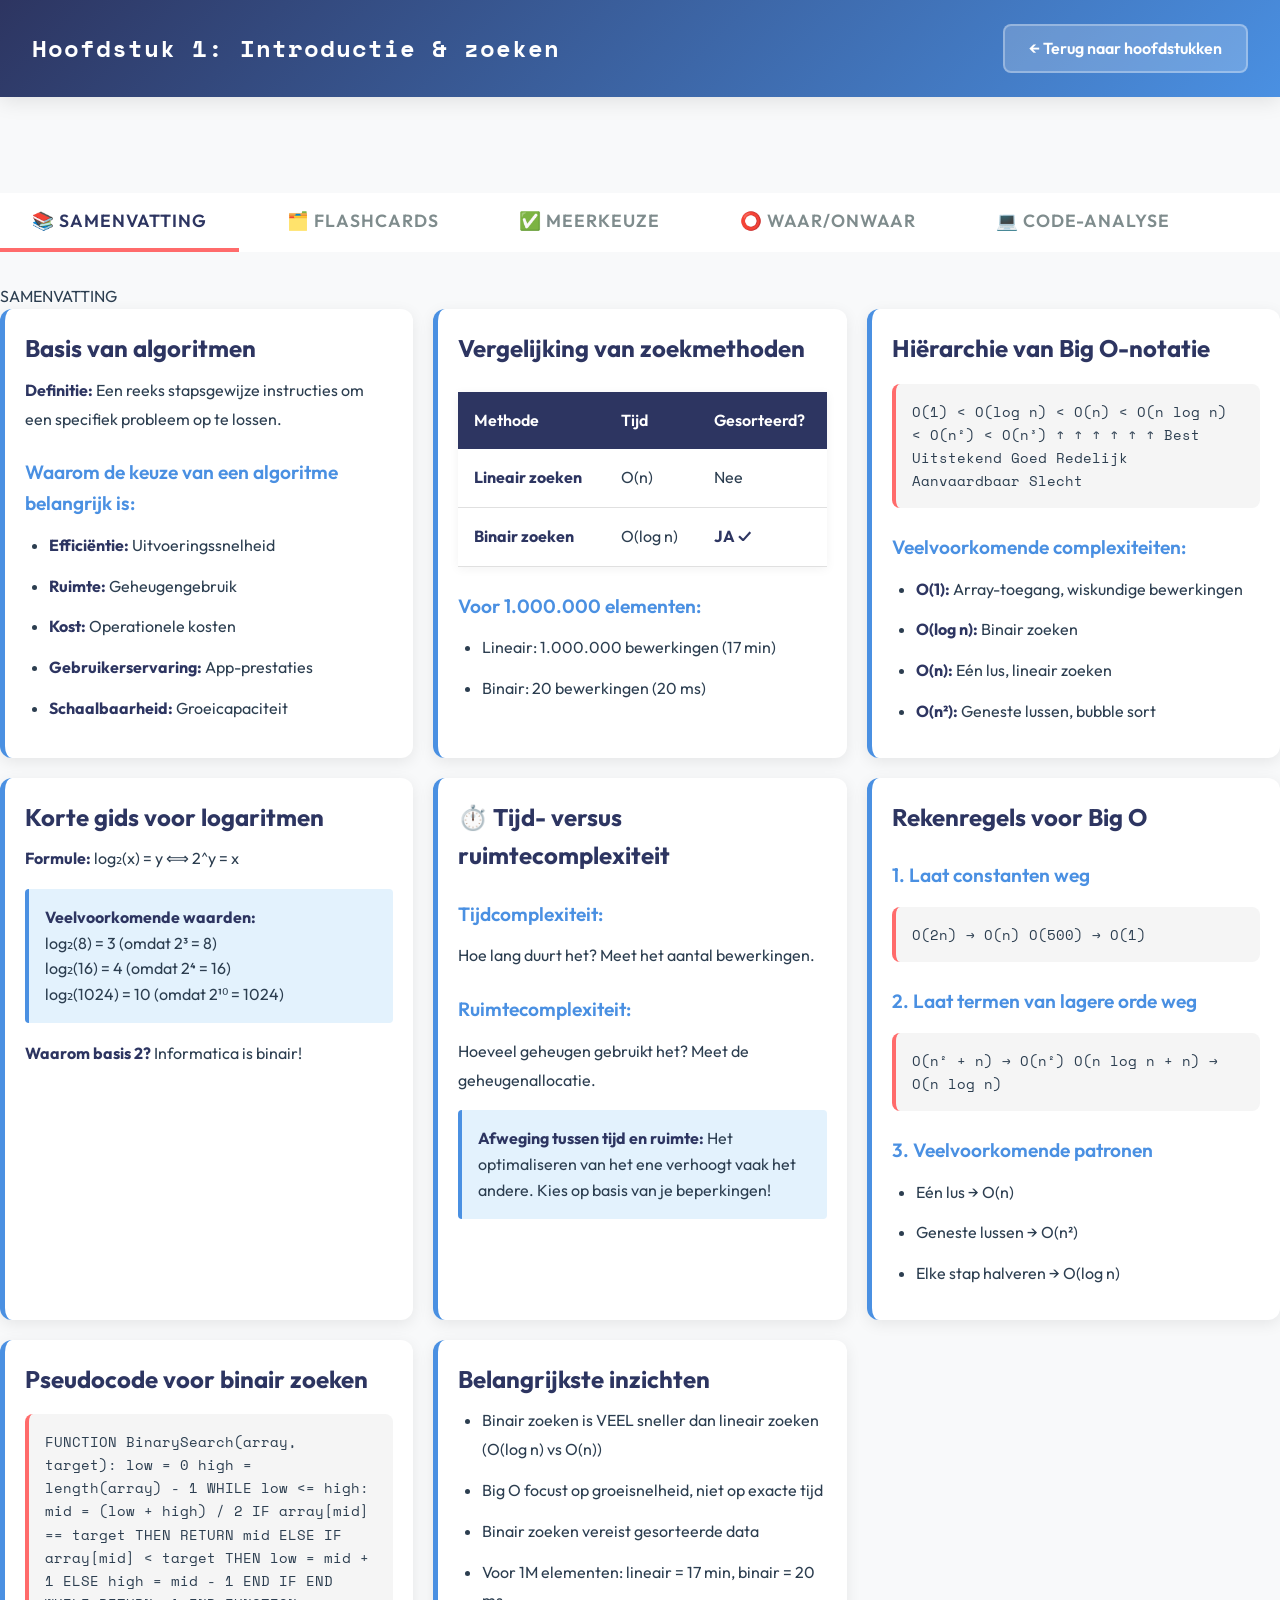
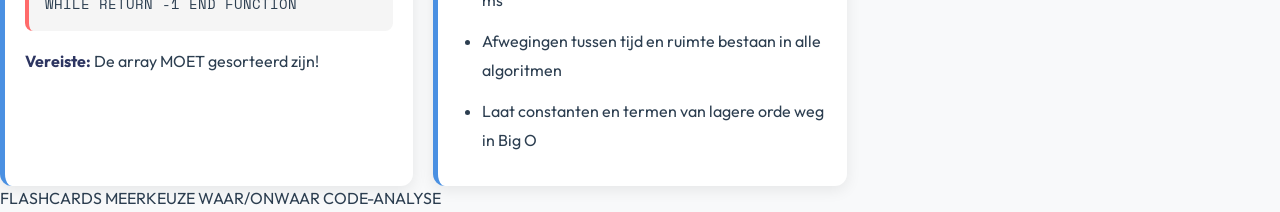
==== commit 973ae0e9: "nl" ====
--- a/chapter1.html
+++ b/chapter1.html
@@ -1,11 +1,12 @@
 <!DOCTYPE html>
-<html lang="en">
+
+<html lang="nl">
 <head>
-    <meta charset="UTF-8">
-    <meta name="viewport" content="width=device-width, initial-scale=1.0">
-    <title>Chapter 1: Introduction & Searching - Programming Advanced</title>
-    <link href="https://fonts.googleapis.com/css2?family=Space+Mono:wght@400;700&family=Outfit:wght@300;400;600;800&display=swap" rel="stylesheet">
-    <style>
+<meta charset="utf-8"/>
+<meta content="width=device-width, initial-scale=1.0" name="viewport"/>
+<title>Hoofdstuk 1: Introductie &amp; zoeken - Programming Advanced</title>
+<link href="https://fonts.googleapis.com/css2?family=Space+Mono:wght@400;700&amp;family=Outfit:wght@300;400;600;800&amp;display=swap" rel="stylesheet"/>
+<style>
         * {
             margin: 0;
             padding: 0;
@@ -473,144 +474,124 @@
     </style>
 </head>
 <body>
-    <nav class="navbar">
-        <div class="navbar-content">
-            <div class="chapter-header">Chapter 1: Introduction & Searching</div>
-            <a href="index.html" class="back-button">← Back to Chapters</a>
-        </div>
-    </nav>
-
-    <div class="container">
-        </div>
-
-        <div class="section-tabs" style="position: sticky; top: 80px; z-index: 90; background: white; padding-top: 0; padding-bottom: 0; margin-top: 0;">
-            <button class="section-tab active" onclick="switchSection('summary')">📚 Summary</button>
-            <button class="section-tab" onclick="switchSection('flashcards')">🗂️ Flashcards</button>
-            <button class="section-tab" onclick="switchSection('multiple-choice')">✅ Multiple Choice</button>
-            <button class="section-tab" onclick="switchSection('true-false')">⭕ True/False</button>
-            <button class="section-tab" onclick="switchSection('code-analysis')">💻 Code Analysis</button>
-        </div>
-
-        <!-- SUMMARY SECTION -->
-        <div id="summary" class="section-content active">
-            <div class="summary-grid">
-                <div class="summary-card">
-                    <h3> Algorithms Fundamentals</h3>
-                    <p><strong>Definition:</strong> A set of step-by-step instructions to solve a specific problem.</p>
-                    
-                    <h4>Why Algorithm Choice Matters:</h4>
-                    <ul>
-                        <li><strong>Efficiency:</strong> Speed of execution</li>
-                        <li><strong>Space:</strong> Memory usage</li>
-                        <li><strong>Cost:</strong> Operational expenses</li>
-                        <li><strong>User Experience:</strong> App performance</li>
-                        <li><strong>Scalability:</strong> Growth capability</li>
-                    </ul>
-                </div>
-
-                <div class="summary-card">
-                    <h3> Search Methods Comparison</h3>
-                    <table class="comparison-table">
-                        <tr>
-                            <th>Method</th>
-                            <th>Time</th>
-                            <th>Sorted?</th>
-                        </tr>
-                        <tr>
-                            <td><strong>Linear Search</strong></td>
-                            <td>O(n)</td>
-                            <td>No</td>
-                        </tr>
-                        <tr>
-                            <td><strong>Binary Search</strong></td>
-                            <td>O(log n)</td>
-                            <td><strong>YES ✓</strong></td>
-                        </tr>
-                    </table>
-                    
-                    <h4>For 1,000,000 elements:</h4>
-                    <ul>
-                        <li>Linear: 1,000,000 operations (17 min)</li>
-                        <li>Binary: 20 operations (20 ms)</li>
-                    </ul>
-                </div>
-
-                <div class="summary-card">
-                    <h3> Big O Notation Hierarchy</h3>
-                    <div class="code-block">
-O(1) < O(log n) < O(n) < O(n log n) < O(n²) < O(n³)
+<nav class="navbar">
+<div class="navbar-content">
+<div class="chapter-header">Hoofdstuk 1: Introductie &amp; zoeken</div>
+<a class="back-button" href="index.html">← Terug naar hoofdstukken</a>
+</div>
+</nav>
+<div class="container">
+</div>
+<div class="section-tabs" style="position: sticky; top: 80px; z-index: 90; background: white; padding-top: 0; padding-bottom: 0; margin-top: 0;">
+<button class="section-tab active" onclick="switchSection('summary')">📚 Samenvatting</button>
+<button class="section-tab" onclick="switchSection('flashcards')">🗂️ Flashcards</button>
+<button class="section-tab" onclick="switchSection('multiple-choice')">✅ Meerkeuze</button>
+<button class="section-tab" onclick="switchSection('true-false')">⭕ Waar/Onwaar</button>
+<button class="section-tab" onclick="switchSection('code-analysis')">💻 Code-analyse</button>
+</div>
+ SAMENVATTING 
+<div class="section-content active" id="summary">
+<div class="summary-grid">
+<div class="summary-card">
+<h3> Basis van algoritmen</h3>
+<p><strong>Definitie:</strong> Een reeks stapsgewijze instructies om een specifiek probleem op te lossen.</p>
+<h4>Waarom de keuze van een algoritme belangrijk is:</h4>
+<ul>
+<li><strong>Efficiëntie:</strong> Uitvoeringssnelheid</li>
+<li><strong>Ruimte:</strong> Geheugengebruik</li>
+<li><strong>Kost:</strong> Operationele kosten</li>
+<li><strong>Gebruikerservaring:</strong> App-prestaties</li>
+<li><strong>Schaalbaarheid:</strong> Groeicapaciteit</li>
+</ul>
+</div>
+<div class="summary-card">
+<h3> Vergelijking van zoekmethoden</h3>
+<table class="comparison-table">
+<tr>
+<th>Methode</th>
+<th>Tijd</th>
+<th>Gesorteerd?</th>
+</tr>
+<tr>
+<td><strong>Lineair zoeken</strong></td>
+<td>O(n)</td>
+<td>Nee</td>
+</tr>
+<tr>
+<td><strong>Binair zoeken</strong></td>
+<td>O(log n)</td>
+<td><strong>JA ✓</strong></td>
+</tr>
+</table>
+<h4>Voor 1.000.000 elementen:</h4>
+<ul>
+<li>Lineair: 1.000.000 bewerkingen (17 min)</li>
+<li>Binair: 20 bewerkingen (20 ms)</li>
+</ul>
+</div>
+<div class="summary-card">
+<h3> Hiërarchie van Big O-notatie</h3>
+<div class="code-block">
+O(1) &lt; O(log n) &lt; O(n) &lt; O(n log n) &lt; O(n²) &lt; O(n³)
  ↑       ↑         ↑         ↑           ↑        ↑
-Best  Excellent   Good    Decent    Acceptable  Bad
+Best  Uitstekend  Goed    Redelijk  Aanvaardbaar Slecht
                     </div>
-                    
-                    <h4>Common Complexities:</h4>
-                    <ul>
-                        <li><strong>O(1):</strong> Array access, math operations</li>
-                        <li><strong>O(log n):</strong> Binary search</li>
-                        <li><strong>O(n):</strong> Single loop, linear search</li>
-                        <li><strong>O(n²):</strong> Nested loops, bubble sort</li>
-                    </ul>
-                </div>
-
-                <div class="summary-card">
-                    <h3> Logarithms Quick Guide</h3>
-                    <p><strong>Formula:</strong> log₂(x) = y ⟺ 2^y = x</p>
-                    
-                    <div class="highlight-box">
-                        <strong>Common Values:</strong><br>
-                        log₂(8) = 3 (because 2³ = 8)<br>
-                        log₂(16) = 4 (because 2⁴ = 16)<br>
-                        log₂(1024) = 10 (because 2¹⁰ = 1024)
+<h4>Veelvoorkomende complexiteiten:</h4>
+<ul>
+<li><strong>O(1):</strong> Array-toegang, wiskundige bewerkingen</li>
+<li><strong>O(log n):</strong> Binair zoeken</li>
+<li><strong>O(n):</strong> Eén lus, lineair zoeken</li>
+<li><strong>O(n²):</strong> Geneste lussen, bubble sort</li>
+</ul>
+</div>
+<div class="summary-card">
+<h3> Korte gids voor logaritmen</h3>
+<p><strong>Formule:</strong> log₂(x) = y ⟺ 2^y = x</p>
+<div class="highlight-box">
+<strong>Veelvoorkomende waarden:</strong><br/>
+                        log₂(8) = 3 (omdat 2³ = 8)<br/>
+                        log₂(16) = 4 (omdat 2⁴ = 16)<br/>
+                        log₂(1024) = 10 (omdat 2¹⁰ = 1024)
                     </div>
-                    
-                    <p><strong>Why base 2?</strong> Computer science is binary!</p>
-                </div>
-
-                <div class="summary-card">
-                    <h3>⏱️ Time vs Space Complexity</h3>
-                    
-                    <h4>Time Complexity:</h4>
-                    <p>How long does it take? Measures number of operations.</p>
-                    
-                    <h4>Space Complexity:</h4>
-                    <p>How much memory does it use? Measures memory allocation.</p>
-                    
-                    <div class="highlight-box">
-                        <strong>Time-Space Tradeoff:</strong> Optimizing one often increases the other. Choose based on your constraints!
+<p><strong>Waarom basis 2?</strong> Informatica is binair!</p>
+</div>
+<div class="summary-card">
+<h3>⏱️ Tijd- versus ruimtecomplexiteit</h3>
+<h4>Tijdcomplexiteit:</h4>
+<p>Hoe lang duurt het? Meet het aantal bewerkingen.</p>
+<h4>Ruimtecomplexiteit:</h4>
+<p>Hoeveel geheugen gebruikt het? Meet de geheugenallocatie.</p>
+<div class="highlight-box">
+<strong>Afweging tussen tijd en ruimte:</strong> Het optimaliseren van het ene verhoogt vaak het andere. Kies op basis van je beperkingen!
                     </div>
-                </div>
-
-                <div class="summary-card">
-                    <h3> Big O Calculation Rules</h3>
-                    
-                    <h4>1. Drop Constants</h4>
-                    <div class="code-block">O(2n) → O(n)
+</div>
+<div class="summary-card">
+<h3> Rekenregels voor Big O</h3>
+<h4>1. Laat constanten weg</h4>
+<div class="code-block">O(2n) → O(n)
 O(500) → O(1)</div>
-                    
-                    <h4>2. Drop Lower-Order Terms</h4>
-                    <div class="code-block">O(n² + n) → O(n²)
+<h4>2. Laat termen van lagere orde weg</h4>
+<div class="code-block">O(n² + n) → O(n²)
 O(n log n + n) → O(n log n)</div>
-                    
-                    <h4>3. Common Patterns</h4>
-                    <ul>
-                        <li>Single loop → O(n)</li>
-                        <li>Nested loops → O(n²)</li>
-                        <li>Halving each step → O(log n)</li>
-                    </ul>
-                </div>
-
-                <div class="summary-card">
-                    <h3> Binary Search Pseudocode</h3>
-                    <div class="code-block">FUNCTION BinarySearch(array, target):
+<h4>3. Veelvoorkomende patronen</h4>
+<ul>
+<li>Eén lus → O(n)</li>
+<li>Geneste lussen → O(n²)</li>
+<li>Elke stap halveren → O(log n)</li>
+</ul>
+</div>
+<div class="summary-card">
+<h3> Pseudocode voor binair zoeken</h3>
+<div class="code-block">FUNCTION BinarySearch(array, target):
   low = 0
   high = length(array) - 1
   
-  WHILE low <= high:
+  WHILE low &lt;= high:
     mid = (low + high) / 2
     
     IF array[mid] == target THEN
       RETURN mid
-    ELSE IF array[mid] < target THEN
+    ELSE IF array[mid] &lt; target THEN
       low = mid + 1
     ELSE
       high = mid - 1
@@ -619,739 +600,693 @@
   
   RETURN -1
 END FUNCTION</div>
-                    <p><strong>Requirement:</strong> Array MUST be sorted!</p>
-                </div>
-
-                <div class="summary-card">
-                    <h3> Key Takeaways</h3>
-                    <ul>
-                        <li>Binary search is MUCH faster than linear (O(log n) vs O(n))</li>
-                        <li>Big O focuses on growth rate, not exact time</li>
-                        <li>Binary search requires sorted data</li>
-                        <li>For 1M elements: Linear = 17 min, Binary = 20 ms</li>
-                        <li>Time-space tradeoffs exist in all algorithms</li>
-                        <li>Drop constants and lower-order terms in Big O</li>
-                    </ul>
-                </div>
-            </div>
-        </div>
-
-        <!-- FLASHCARDS SECTION -->
-        <div id="flashcards" class="section-content">
-            <div class="quiz-container">
-                <div class="quiz-section">
-                    <h3>📇 Flashcards - Click to Reveal Answer</h3>
-                    
-                    <div class="flashcard" onclick="toggleFlashcard(this)">
-                        <div class="flashcard-question">
-                            What is an algorithm?
+<p><strong>Vereiste:</strong> De array MOET gesorteerd zijn!</p>
+</div>
+<div class="summary-card">
+<h3> Belangrijkste inzichten</h3>
+<ul>
+<li>Binair zoeken is VEEL sneller dan lineair zoeken (O(log n) vs O(n))</li>
+<li>Big O focust op groeisnelheid, niet op exacte tijd</li>
+<li>Binair zoeken vereist gesorteerde data</li>
+<li>Voor 1M elementen: lineair = 17 min, binair = 20 ms</li>
+<li>Afwegingen tussen tijd en ruimte bestaan in alle algoritmen</li>
+<li>Laat constanten en termen van lagere orde weg in Big O</li>
+</ul>
+</div>
+</div>
+</div>
+ FLASHCARDS 
+<div class="section-content" id="flashcards">
+<div class="quiz-container">
+<div class="quiz-section">
+<h3>📇 Flashcards - Klik om het antwoord te tonen</h3>
+<div class="flashcard" onclick="toggleFlashcard(this)">
+<div class="flashcard-question">
+                            Wat is een algoritme?
                             <span>▼</span>
+</div>
+<div class="flashcard-answer">
+                            Een reeks stapsgewijze instructies om een specifiek probleem op te lossen
                         </div>
-                        <div class="flashcard-answer">
-                            A set of step-by-step instructions to solve a specific problem
+</div>
+<div class="flashcard" onclick="toggleFlashcard(this)">
+<div class="flashcard-question">
+                            Wat is de tijdcomplexiteit van binair zoeken?
+                            <span>▼</span>
+</div>
+<div class="flashcard-answer">
+                            O(log n) - logaritmische tijd
                         </div>
-                    </div>
-
-                    <div class="flashcard" onclick="toggleFlashcard(this)">
-                        <div class="flashcard-question">
-                            What is the time complexity of binary search?
+</div>
+<div class="flashcard" onclick="toggleFlashcard(this)">
+<div class="flashcard-question">
+                            Wat is de belangrijkste voorwaarde voor binair zoeken?
                             <span>▼</span>
+</div>
+<div class="flashcard-answer">
+                            De lijst MOET gesorteerd zijn
                         </div>
-                        <div class="flashcard-answer">
-                            O(log n) - logarithmic time
+</div>
+<div class="flashcard" onclick="toggleFlashcard(this)">
+<div class="flashcard-question">
+                            Waaraan is log₂(64) gelijk?
+                            <span>▼</span>
+</div>
+<div class="flashcard-answer">
+                            6 (omdat 2⁶ = 64)
                         </div>
-                    </div>
-
-                    <div class="flashcard" onclick="toggleFlashcard(this)">
-                        <div class="flashcard-question">
-                            What is the key precondition for binary search?
+</div>
+<div class="flashcard" onclick="toggleFlashcard(this)">
+<div class="flashcard-question">
+                            Wat is O(1)-complexiteit?
                             <span>▼</span>
+</div>
+<div class="flashcard-answer">
+                            Constante tijd - hangt niet af van de invoergrootte. Voorbeeld: array[0]
                         </div>
-                        <div class="flashcard-answer">
-                            The list MUST be sorted
+</div>
+<div class="flashcard" onclick="toggleFlashcard(this)">
+<div class="flashcard-question">
+                            Wat is de tijdcomplexiteit van het opvragen van een array-element via index?
+                            <span>▼</span>
+</div>
+<div class="flashcard-answer">
+                            O(1) - constante tijd
                         </div>
-                    </div>
-
-                    <div class="flashcard" onclick="toggleFlashcard(this)">
-                        <div class="flashcard-question">
-                            What does log₂(64) equal?
+</div>
+<div class="flashcard" onclick="toggleFlashcard(this)">
+<div class="flashcard-question">
+                            Tijdcomplexiteit van twee geneste for-lussen (0 tot n)?
                             <span>▼</span>
+</div>
+<div class="flashcard-answer">
+                            O(n²) - kwadratische tijd
                         </div>
-                        <div class="flashcard-answer">
-                            6 (because 2⁶ = 64)
+</div>
+<div class="flashcard" onclick="toggleFlashcard(this)">
+<div class="flashcard-question">
+                            Waarom gebruiken we logaritmen met basis 2 in informatica?
+                            <span>▼</span>
+</div>
+<div class="flashcard-answer">
+                            Alles in informatica is binair (basis 2)
                         </div>
-                    </div>
-
-                    <div class="flashcard" onclick="toggleFlashcard(this)">
-                        <div class="flashcard-question">
-                            What is O(1) complexity?
+</div>
+<div class="flashcard" onclick="toggleFlashcard(this)">
+<div class="flashcard-question">
+                            Wat is de afweging tussen tijd en ruimte?
                             <span>▼</span>
+</div>
+<div class="flashcard-answer">
+                            Het optimaliseren van het ene (tijd of ruimte) verhoogt vaak het andere
                         </div>
-                        <div class="flashcard-answer">
-                            Constant time - doesn't depend on input size. Example: array[0]
+</div>
+<div class="flashcard" onclick="toggleFlashcard(this)">
+<div class="flashcard-question">
+                            Vereenvoudig: O(5n² + 3n + 7)
+                            <span>▼</span>
+</div>
+<div class="flashcard-answer">
+                            O(n²) - laat constanten en termen van lagere orde weg
                         </div>
-                    </div>
-
-                    <div class="flashcard" onclick="toggleFlashcard(this)">
-                        <div class="flashcard-question">
-                            What is the time complexity of accessing an array element by index?
+</div>
+<div class="flashcard" onclick="toggleFlashcard(this)">
+<div class="flashcard-question">
+                            Hoeveel bewerkingen heeft binair zoeken nodig voor 1.000.000 elementen (slechtste geval)?
                             <span>▼</span>
+</div>
+<div class="flashcard-answer">
+                            Ongeveer 20 bewerkingen (log₂(1.000.000) ≈ 20)
                         </div>
-                        <div class="flashcard-answer">
-                            O(1) - constant time
+</div>
+<div class="flashcard" onclick="toggleFlashcard(this)">
+<div class="flashcard-question">
+                            Wat stelt Big O-notatie voor?
+                            <span>▼</span>
+</div>
+<div class="flashcard-answer">
+                            Een algemeen begrip van de complexiteit van een algoritme naarmate de invoergrootte groeit
                         </div>
-                    </div>
-
-                    <div class="flashcard" onclick="toggleFlashcard(this)">
-                        <div class="flashcard-question">
-                            Time complexity of two nested for loops (0 to n)?
+</div>
+<div class="flashcard" onclick="toggleFlashcard(this)">
+<div class="flashcard-question">
+                            Wat is ruimtecomplexiteit?
                             <span>▼</span>
+</div>
+<div class="flashcard-answer">
+                            De hoeveelheid geheugen die een algoritme gebruikt ten opzichte van de invoergrootte
                         </div>
-                        <div class="flashcard-answer">
-                            O(n²) - quadratic time
-                        </div>
-                    </div>
-
-                    <div class="flashcard" onclick="toggleFlashcard(this)">
-                        <div class="flashcard-question">
-                            Why do we use base 2 logarithms in computer science?
+</div>
+<div class="flashcard" onclick="toggleFlashcard(this)">
+<div class="flashcard-question">
+                            Rangschik van snelst naar traagst: O(n), O(1), O(log n), O(n²)
                             <span>▼</span>
-                        </div>
-                        <div class="flashcard-answer">
-                            Everything in computer science is binary (base 2)
-                        </div>
-                    </div>
-
-                    <div class="flashcard" onclick="toggleFlashcard(this)">
-                        <div class="flashcard-question">
-                            What is time-space tradeoff?
-                            <span>▼</span>
-                        </div>
-                        <div class="flashcard-answer">
-                            Optimizing one (time or space) often increases the other
-                        </div>
-                    </div>
-
-                    <div class="flashcard" onclick="toggleFlashcard(this)">
-                        <div class="flashcard-question">
-                            Simplify: O(5n² + 3n + 7)
-                            <span>▼</span>
-                        </div>
-                        <div class="flashcard-answer">
-                            O(n²) - drop constants and lower-order terms
-                        </div>
-                    </div>
-
-                    <div class="flashcard" onclick="toggleFlashcard(this)">
-                        <div class="flashcard-question">
-                            How many operations does binary search need for 1,000,000 elements (worst case)?
-                            <span>▼</span>
-                        </div>
-                        <div class="flashcard-answer">
-                            Approximately 20 operations (log₂(1,000,000) ≈ 20)
-                        </div>
-                    </div>
-
-                    <div class="flashcard" onclick="toggleFlashcard(this)">
-                        <div class="flashcard-question">
-                            What does Big O notation represent?
-                            <span>▼</span>
-                        </div>
-                        <div class="flashcard-answer">
-                            High-level understanding of algorithm's complexity as input size grows
-                        </div>
-                    </div>
-
-                    <div class="flashcard" onclick="toggleFlashcard(this)">
-                        <div class="flashcard-question">
-                            What is space complexity?
-                            <span>▼</span>
-                        </div>
-                        <div class="flashcard-answer">
-                            Amount of memory an algorithm uses relative to input size
-                        </div>
-                    </div>
-
-                    <div class="flashcard" onclick="toggleFlashcard(this)">
-                        <div class="flashcard-question">
-                            Order these from fastest to slowest: O(n), O(1), O(log n), O(n²)
-                            <span>▼</span>
-                        </div>
-                        <div class="flashcard-answer">
+</div>
+<div class="flashcard-answer">
                             O(1), O(log n), O(n), O(n²)
                         </div>
-                    </div>
-
-                    <div class="flashcard" onclick="toggleFlashcard(this)">
-                        <div class="flashcard-question">
-                            What is a logarithm?
+</div>
+<div class="flashcard" onclick="toggleFlashcard(this)">
+<div class="flashcard-question">
+                            Wat is een logaritme?
                             <span>▼</span>
+</div>
+<div class="flashcard-answer">
+                            De omgekeerde functie van machtsverheffen: log_b(x) = y ⟺ b^y = x
                         </div>
-                        <div class="flashcard-answer">
-                            The inverse function of exponentiation: log_b(x) = y ⟺ b^y = x
-                        </div>
-                    </div>
-                </div>
-            </div>
-        </div>
-
-        <!-- MULTIPLE CHOICE SECTION -->
-        <div id="multiple-choice" class="section-content">
-            <div class="quiz-container">
-                <div class="quiz-section">
-                    <h3>✅ Multiple Choice Quiz</h3>
-                    <form id="mcq-form">
-                        <div class="quiz-question">
-                            <div class="question-number">Question 1</div>
-                            <div class="question-text">What is the time complexity of binary search?</div>
-                            <div class="options">
-                                <label class="option-label">
-                                    <input type="radio" name="q1" value="0" required>
-                                    <span>O(1)</span>
-                                </label>
-                                <label class="option-label">
-                                    <input type="radio" name="q1" value="1" required>
-                                    <span>O(n)</span>
-                                </label>
-                                <label class="option-label">
-                                    <input type="radio" name="q1" value="2" required>
-                                    <span>O(log n)</span>
-                                </label>
-                                <label class="option-label">
-                                    <input type="radio" name="q1" value="3" required>
-                                    <span>O(n²)</span>
-                                </label>
-                            </div>
-                        </div>
-
-                        <div class="quiz-question">
-                            <div class="question-number">Question 2</div>
-                            <div class="question-text">Which search method requires the data to be sorted?</div>
-                            <div class="options">
-                                <label class="option-label">
-                                    <input type="radio" name="q2" value="0" required>
-                                    <span>Linear search</span>
-                                </label>
-                                <label class="option-label">
-                                    <input type="radio" name="q2" value="1" required>
-                                    <span>Binary search</span>
-                                </label>
-                                <label class="option-label">
-                                    <input type="radio" name="q2" value="2" required>
-                                    <span>Both</span>
-                                </label>
-                                <label class="option-label">
-                                    <input type="radio" name="q2" value="3" required>
-                                    <span>Neither</span>
-                                </label>
-                            </div>
-                        </div>
-
-                        <div class="quiz-question">
-                            <div class="question-number">Question 3</div>
-                            <div class="question-text">For an array of 1,000,000 elements, approximately how many comparisons does binary search need in the worst case?</div>
-                            <div class="options">
-                                <label class="option-label">
-                                    <input type="radio" name="q3" value="0" required>
-                                    <span>10</span>
-                                </label>
-                                <label class="option-label">
-                                    <input type="radio" name="q3" value="1" required>
-                                    <span>20</span>
-                                </label>
-                                <label class="option-label">
-                                    <input type="radio" name="q3" value="2" required>
-                                    <span>1,000</span>
-                                </label>
-                                <label class="option-label">
-                                    <input type="radio" name="q3" value="3" required>
-                                    <span>1,000,000</span>
-                                </label>
-                            </div>
-                        </div>
-
-                        <div class="quiz-question">
-                            <div class="question-number">Question 4</div>
-                            <div class="question-text">What is the time complexity of accessing an element in an array by its index?</div>
-                            <div class="options">
-                                <label class="option-label">
-                                    <input type="radio" name="q4" value="0" required>
-                                    <span>O(1)</span>
-                                </label>
-                                <label class="option-label">
-                                    <input type="radio" name="q4" value="1" required>
-                                    <span>O(n)</span>
-                                </label>
-                                <label class="option-label">
-                                    <input type="radio" name="q4" value="2" required>
-                                    <span>O(log n)</span>
-                                </label>
-                                <label class="option-label">
-                                    <input type="radio" name="q4" value="3" required>
-                                    <span>O(n²)</span>
-                                </label>
-                            </div>
-                        </div>
-
-                        <div class="quiz-question">
-                            <div class="question-number">Question 5</div>
-                            <div class="question-text">Two nested for loops, each iterating from 0 to n, have time complexity of:</div>
-                            <div class="options">
-                                <label class="option-label">
-                                    <input type="radio" name="q5" value="0" required>
-                                    <span>O(n)</span>
-                                </label>
-                                <label class="option-label">
-                                    <input type="radio" name="q5" value="1" required>
-                                    <span>O(log n)</span>
-                                </label>
-                                <label class="option-label">
-                                    <input type="radio" name="q5" value="2" required>
-                                    <span>O(n²)</span>
-                                </label>
-                                <label class="option-label">
-                                    <input type="radio" name="q5" value="3" required>
-                                    <span>O(2n)</span>
-                                </label>
-                            </div>
-                        </div>
-
-                        <div class="quiz-question">
-                            <div class="question-number">Question 6</div>
-                            <div class="question-text">What does log₂(64) equal?</div>
-                            <div class="options">
-                                <label class="option-label">
-                                    <input type="radio" name="q6" value="0" required>
-                                    <span>4</span>
-                                </label>
-                                <label class="option-label">
-                                    <input type="radio" name="q6" value="1" required>
-                                    <span>6</span>
-                                </label>
-                                <label class="option-label">
-                                    <input type="radio" name="q6" value="2" required>
-                                    <span>8</span>
-                                </label>
-                                <label class="option-label">
-                                    <input type="radio" name="q6" value="3" required>
-                                    <span>32</span>
-                                </label>
-                            </div>
-                        </div>
-
-                        <div class="quiz-question">
-                            <div class="question-number">Question 7</div>
-                            <div class="question-text">Which is the fastest time complexity?</div>
-                            <div class="options">
-                                <label class="option-label">
-                                    <input type="radio" name="q7" value="0" required>
-                                    <span>O(n log n)</span>
-                                </label>
-                                <label class="option-label">
-                                    <input type="radio" name="q7" value="1" required>
-                                    <span>O(n)</span>
-                                </label>
-                                <label class="option-label">
-                                    <input type="radio" name="q7" value="2" required>
-                                    <span>O(log n)</span>
-                                </label>
-                                <label class="option-label">
-                                    <input type="radio" name="q7" value="3" required>
-                                    <span>O(1)</span>
-                                </label>
-                            </div>
-                        </div>
-
-                        <div class="quiz-question">
-                            <div class="question-number">Question 8</div>
-                            <div class="question-text">Linear search has time complexity O(n). This means:</div>
-                            <div class="options">
-                                <label class="option-label">
-                                    <input type="radio" name="q8" value="0" required>
-                                    <span>It always takes n seconds</span>
-                                </label>
-                                <label class="option-label">
-                                    <input type="radio" name="q8" value="1" required>
-                                    <span>Runtime grows proportionally to input size</span>
-                                </label>
-                                <label class="option-label">
-                                    <input type="radio" name="q8" value="2" required>
-                                    <span>It's faster than O(log n)</span>
-                                </label>
-                                <label class="option-label">
-                                    <input type="radio" name="q8" value="3" required>
-                                    <span>It requires sorted data</span>
-                                </label>
-                            </div>
-                        </div>
-
-                        <div class="quiz-question">
-                            <div class="question-number">Question 9</div>
-                            <div class="question-text">What is space complexity?</div>
-                            <div class="options">
-                                <label class="option-label">
-                                    <input type="radio" name="q9" value="0" required>
-                                    <span>How long an algorithm takes</span>
-                                </label>
-                                <label class="option-label">
-                                    <input type="radio" name="q9" value="1" required>
-                                    <span>Amount of memory an algorithm uses</span>
-                                </label>
-                                <label class="option-label">
-                                    <input type="radio" name="q9" value="2" required>
-                                    <span>Number of lines of code</span>
-                                </label>
-                                <label class="option-label">
-                                    <input type="radio" name="q9" value="3" required>
-                                    <span>Size of the input</span>
-                                </label>
-                            </div>
-                        </div>
-
-                        <div class="quiz-question">
-                            <div class="question-number">Question 10</div>
-                            <div class="question-text">What is the simplified Big O of: O(5n² + 3n + 7)?</div>
-                            <div class="options">
-                                <label class="option-label">
-                                    <input type="radio" name="q10" value="0" required>
-                                    <span>O(5n²)</span>
-                                </label>
-                                <label class="option-label">
-                                    <input type="radio" name="q10" value="1" required>
-                                    <span>O(n²)</span>
-                                </label>
-                                <label class="option-label">
-                                    <input type="radio" name="q10" value="2" required>
-                                    <span>O(n)</span>
-                                </label>
-                                <label class="option-label">
-                                    <input type="radio" name="q10" value="3" required>
-                                    <span>O(8n²)</span>
-                                </label>
-                            </div>
-                        </div>
-
-                        <button type="submit" class="submit-quiz">Submit Quiz</button>
-                    </form>
-                    <div id="mcq-result"></div>
-                </div>
-            </div>
-        </div>
-
-        <!-- TRUE/FALSE SECTION -->
-        <div id="true-false" class="section-content">
-            <div class="quiz-container">
-                <div class="quiz-section">
-                    <h3>⭕ True or False Quiz</h3>
-                    <form id="tf-form">
-                        <div class="quiz-question">
-                            <div class="question-number">Question 1</div>
-                            <div class="question-text">Binary search works on both sorted and unsorted arrays.</div>
-                            <div class="options">
-                                <label class="option-label">
-                                    <input type="radio" name="tf1" value="0" required>
-                                    <span>True</span>
-                                </label>
-                                <label class="option-label">
-                                    <input type="radio" name="tf1" value="1" required>
-                                    <span>False</span>
-                                </label>
-                            </div>
-                        </div>
-
-                        <div class="quiz-question">
-                            <div class="question-number">Question 2</div>
-                            <div class="question-text">O(log n) is faster than O(n).</div>
-                            <div class="options">
-                                <label class="option-label">
-                                    <input type="radio" name="tf2" value="0" required>
-                                    <span>True</span>
-                                </label>
-                                <label class="option-label">
-                                    <input type="radio" name="tf2" value="1" required>
-                                    <span>False</span>
-                                </label>
-                            </div>
-                        </div>
-
-                        <div class="quiz-question">
-                            <div class="question-number">Question 3</div>
-                            <div class="question-text">Big O notation tells us the exact runtime in seconds.</div>
-                            <div class="options">
-                                <label class="option-label">
-                                    <input type="radio" name="tf3" value="0" required>
-                                    <span>True</span>
-                                </label>
-                                <label class="option-label">
-                                    <input type="radio" name="tf3" value="1" required>
-                                    <span>False</span>
-                                </label>
-                            </div>
-                        </div>
-
-                        <div class="quiz-question">
-                            <div class="question-number">Question 4</div>
-                            <div class="question-text">Accessing an array element by index is O(1).</div>
-                            <div class="options">
-                                <label class="option-label">
-                                    <input type="radio" name="tf4" value="0" required>
-                                    <span>True</span>
-                                </label>
-                                <label class="option-label">
-                                    <input type="radio" name="tf4" value="1" required>
-                                    <span>False</span>
-                                </label>
-                            </div>
-                        </div>
-
-                        <div class="quiz-question">
-                            <div class="question-number">Question 5</div>
-                            <div class="question-text">Space complexity measures how much memory an algorithm uses.</div>
-                            <div class="options">
-                                <label class="option-label">
-                                    <input type="radio" name="tf5" value="0" required>
-                                    <span>True</span>
-                                </label>
-                                <label class="option-label">
-                                    <input type="radio" name="tf5" value="1" required>
-                                    <span>False</span>
-                                </label>
-                            </div>
-                        </div>
-
-                        <div class="quiz-question">
-                            <div class="question-number">Question 6</div>
-                            <div class="question-text">Nested loops always result in O(n²) complexity.</div>
-                            <div class="options">
-                                <label class="option-label">
-                                    <input type="radio" name="tf6" value="0" required>
-                                    <span>True</span>
-                                </label>
-                                <label class="option-label">
-                                    <input type="radio" name="tf6" value="1" required>
-                                    <span>False</span>
-                                </label>
-                            </div>
-                        </div>
-
-                        <div class="quiz-question">
-                            <div class="question-number">Question 7</div>
-                            <div class="question-text">log₂(16) = 4</div>
-                            <div class="options">
-                                <label class="option-label">
-                                    <input type="radio" name="tf7" value="0" required>
-                                    <span>True</span>
-                                </label>
-                                <label class="option-label">
-                                    <input type="radio" name="tf7" value="1" required>
-                                    <span>False</span>
-                                </label>
-                            </div>
-                        </div>
-
-                        <div class="quiz-question">
-                            <div class="question-number">Question 8</div>
-                            <div class="question-text">The brute force method tries every possibility.</div>
-                            <div class="options">
-                                <label class="option-label">
-                                    <input type="radio" name="tf8" value="0" required>
-                                    <span>True</span>
-                                </label>
-                                <label class="option-label">
-                                    <input type="radio" name="tf8" value="1" required>
-                                    <span>False</span>
-                                </label>
-                            </div>
-                        </div>
-
-                        <div class="quiz-question">
-                            <div class="question-number">Question 9</div>
-                            <div class="question-text">Dropping constants in Big O means O(5n) becomes O(n).</div>
-                            <div class="options">
-                                <label class="option-label">
-                                    <input type="radio" name="tf9" value="0" required>
-                                    <span>True</span>
-                                </label>
-                                <label class="option-label">
-                                    <input type="radio" name="tf9" value="1" required>
-                                    <span>False</span>
-                                </label>
-                            </div>
-                        </div>
-
-                        <div class="quiz-question">
-                            <div class="question-number">Question 10</div>
-                            <div class="question-text">For 1000 elements, linear search worst case needs 1000 operations.</div>
-                            <div class="options">
-                                <label class="option-label">
-                                    <input type="radio" name="tf10" value="0" required>
-                                    <span>True</span>
-                                </label>
-                                <label class="option-label">
-                                    <input type="radio" name="tf10" value="1" required>
-                                    <span>False</span>
-                                </label>
-                            </div>
-                        </div>
-
-                        <button type="submit" class="submit-quiz">Submit Quiz</button>
-                    </form>
-                    <div id="tf-result"></div>
-                </div>
-            </div>
-        </div>
-
-        <!-- CODE ANALYSIS SECTION -->
-        <div id="code-analysis" class="section-content">
-            <div class="quiz-container">
-                <div class="quiz-section">
-                    <h3>💻 Code Analysis Quiz</h3>
-                    <form id="code-form">
-                        <div class="quiz-question">
-                            <div class="question-number">Question 1</div>
-                            <div class="question-text">What is the time complexity of this code?</div>
-                            <div class="code-block">int max = array[0];
-for (int i = 1; i < n; i++) {
-    if (array[i] > max) {
+</div>
+</div>
+</div>
+</div>
+ MEERKEUZE 
+<div class="section-content" id="multiple-choice">
+<div class="quiz-container">
+<div class="quiz-section">
+<h3>✅ Meerkeuzequiz</h3>
+<form id="mcq-form">
+<div class="quiz-question">
+<div class="question-number">Vraag 1</div>
+<div class="question-text">Wat is de tijdcomplexiteit van binair zoeken?</div>
+<div class="options">
+<label class="option-label">
+<input name="q1" required="" type="radio" value="0"/>
+<span>O(1)</span>
+</label>
+<label class="option-label">
+<input name="q1" required="" type="radio" value="1"/>
+<span>O(n)</span>
+</label>
+<label class="option-label">
+<input name="q1" required="" type="radio" value="2"/>
+<span>O(log n)</span>
+</label>
+<label class="option-label">
+<input name="q1" required="" type="radio" value="3"/>
+<span>O(n²)</span>
+</label>
+</div>
+</div>
+<div class="quiz-question">
+<div class="question-number">Vraag 2</div>
+<div class="question-text">Welke zoeken methode requires de data naar zijn gesorteerd?</div>
+<div class="options">
+<label class="option-label">
+<input name="q2" required="" type="radio" value="0"/>
+<span>Lineair zoeken</span>
+</label>
+<label class="option-label">
+<input name="q2" required="" type="radio" value="1"/>
+<span>Binair zoeken</span>
+</label>
+<label class="option-label">
+<input name="q2" required="" type="radio" value="2"/>
+<span>Beide</span>
+</label>
+<label class="option-label">
+<input name="q2" required="" type="radio" value="3"/>
+<span>Geen van beide</span>
+</label>
+</div>
+</div>
+<div class="quiz-question">
+<div class="question-number">Vraag 3</div>
+<div class="question-text">Voor een array of 1,000,000 elementen, approximately hoe many comparisons doet binary zoeken need in de slechtste geval?</div>
+<div class="options">
+<label class="option-label">
+<input name="q3" required="" type="radio" value="0"/>
+<span>10</span>
+</label>
+<label class="option-label">
+<input name="q3" required="" type="radio" value="1"/>
+<span>20</span>
+</label>
+<label class="option-label">
+<input name="q3" required="" type="radio" value="2"/>
+<span>1,000</span>
+</label>
+<label class="option-label">
+<input name="q3" required="" type="radio" value="3"/>
+<span>1,000,000</span>
+</label>
+</div>
+</div>
+<div class="quiz-question">
+<div class="question-number">Vraag 4</div>
+<div class="question-text">Wat is de tijdcomplexiteit of accessing een element in een array door zijn index?</div>
+<div class="options">
+<label class="option-label">
+<input name="q4" required="" type="radio" value="0"/>
+<span>O(1)</span>
+</label>
+<label class="option-label">
+<input name="q4" required="" type="radio" value="1"/>
+<span>O(n)</span>
+</label>
+<label class="option-label">
+<input name="q4" required="" type="radio" value="2"/>
+<span>O(log n)</span>
+</label>
+<label class="option-label">
+<input name="q4" required="" type="radio" value="3"/>
+<span>O(n²)</span>
+</label>
+</div>
+</div>
+<div class="quiz-question">
+<div class="question-number">Vraag 5</div>
+<div class="question-text">Two geneste voor lussen, elke iterating van 0 naar n, have tijdcomplexiteit of:</div>
+<div class="options">
+<label class="option-label">
+<input name="q5" required="" type="radio" value="0"/>
+<span>O(n)</span>
+</label>
+<label class="option-label">
+<input name="q5" required="" type="radio" value="1"/>
+<span>O(log n)</span>
+</label>
+<label class="option-label">
+<input name="q5" required="" type="radio" value="2"/>
+<span>O(n²)</span>
+</label>
+<label class="option-label">
+<input name="q5" required="" type="radio" value="3"/>
+<span>O(2n)</span>
+</label>
+</div>
+</div>
+<div class="quiz-question">
+<div class="question-number">Vraag 6</div>
+<div class="question-text">Waaraan is log₂(64) gelijk?</div>
+<div class="options">
+<label class="option-label">
+<input name="q6" required="" type="radio" value="0"/>
+<span>4</span>
+</label>
+<label class="option-label">
+<input name="q6" required="" type="radio" value="1"/>
+<span>6</span>
+</label>
+<label class="option-label">
+<input name="q6" required="" type="radio" value="2"/>
+<span>8</span>
+</label>
+<label class="option-label">
+<input name="q6" required="" type="radio" value="3"/>
+<span>32</span>
+</label>
+</div>
+</div>
+<div class="quiz-question">
+<div class="question-number">Vraag 7</div>
+<div class="question-text">Welke is de fastest tijdcomplexiteit?</div>
+<div class="options">
+<label class="option-label">
+<input name="q7" required="" type="radio" value="0"/>
+<span>O(n log n)</span>
+</label>
+<label class="option-label">
+<input name="q7" required="" type="radio" value="1"/>
+<span>O(n)</span>
+</label>
+<label class="option-label">
+<input name="q7" required="" type="radio" value="2"/>
+<span>O(log n)</span>
+</label>
+<label class="option-label">
+<input name="q7" required="" type="radio" value="3"/>
+<span>O(1)</span>
+</label>
+</div>
+</div>
+<div class="quiz-question">
+<div class="question-number">Vraag 8</div>
+<div class="question-text">Linear search has time complexity O(n). This means:</div>
+<div class="options">
+<label class="option-label">
+<input name="q8" required="" type="radio" value="0"/>
+<span>Het altijd takes n seconds</span>
+</label>
+<label class="option-label">
+<input name="q8" required="" type="radio" value="1"/>
+<span>Runtime grows proportionally naar invoer grootte</span>
+</label>
+<label class="option-label">
+<input name="q8" required="" type="radio" value="2"/>
+<span>It's faster than O(log n)</span>
+</label>
+<label class="option-label">
+<input name="q8" required="" type="radio" value="3"/>
+<span>Het requires gesorteerd data</span>
+</label>
+</div>
+</div>
+<div class="quiz-question">
+<div class="question-number">Vraag 9</div>
+<div class="question-text">Wat is ruimtecomplexiteit?</div>
+<div class="options">
+<label class="option-label">
+<input name="q9" required="" type="radio" value="0"/>
+<span>Hoe long een algoritme takes</span>
+</label>
+<label class="option-label">
+<input name="q9" required="" type="radio" value="1"/>
+<span>Amount of geheugen een algoritme gebruikt</span>
+</label>
+<label class="option-label">
+<input name="q9" required="" type="radio" value="2"/>
+<span>Number of lines of code</span>
+</label>
+<label class="option-label">
+<input name="q9" required="" type="radio" value="3"/>
+<span>Grootte of de invoer</span>
+</label>
+</div>
+</div>
+<div class="quiz-question">
+<div class="question-number">Vraag 10</div>
+<div class="question-text">What is the simplified Big O of: O(5n² + 3n + 7)?</div>
+<div class="options">
+<label class="option-label">
+<input name="q10" required="" type="radio" value="0"/>
+<span>O(5n²)</span>
+</label>
+<label class="option-label">
+<input name="q10" required="" type="radio" value="1"/>
+<span>O(n²)</span>
+</label>
+<label class="option-label">
+<input name="q10" required="" type="radio" value="2"/>
+<span>O(n)</span>
+</label>
+<label class="option-label">
+<input name="q10" required="" type="radio" value="3"/>
+<span>O(8n²)</span>
+</label>
+</div>
+</div>
+<button class="submit-quiz" type="submit">Quiz indienen</button>
+</form>
+<div id="mcq-result"></div>
+</div>
+</div>
+</div>
+ WAAR/ONWAAR 
+<div class="section-content" id="true-false">
+<div class="quiz-container">
+<div class="quiz-section">
+<h3>⭕ Waar-of-onwaarquiz</h3>
+<form id="tf-form">
+<div class="quiz-question">
+<div class="question-number">Vraag 1</div>
+<div class="question-text">Binary zoeken werkt on both gesorteerd en unsorted arrays.</div>
+<div class="options">
+<label class="option-label">
+<input name="tf1" required="" type="radio" value="0"/>
+<span>Waar</span>
+</label>
+<label class="option-label">
+<input name="tf1" required="" type="radio" value="1"/>
+<span>Onwaar</span>
+</label>
+</div>
+</div>
+<div class="quiz-question">
+<div class="question-number">Vraag 2</div>
+<div class="question-text">O(log n) is faster than O(n).</div>
+<div class="options">
+<label class="option-label">
+<input name="tf2" required="" type="radio" value="0"/>
+<span>Waar</span>
+</label>
+<label class="option-label">
+<input name="tf2" required="" type="radio" value="1"/>
+<span>Onwaar</span>
+</label>
+</div>
+</div>
+<div class="quiz-question">
+<div class="question-number">Vraag 3</div>
+<div class="question-text">Big O notation tells us de exact runtime in seconds.</div>
+<div class="options">
+<label class="option-label">
+<input name="tf3" required="" type="radio" value="0"/>
+<span>Waar</span>
+</label>
+<label class="option-label">
+<input name="tf3" required="" type="radio" value="1"/>
+<span>Onwaar</span>
+</label>
+</div>
+</div>
+<div class="quiz-question">
+<div class="question-number">Vraag 4</div>
+<div class="question-text">Accessing an array element by index is O(1).</div>
+<div class="options">
+<label class="option-label">
+<input name="tf4" required="" type="radio" value="0"/>
+<span>Waar</span>
+</label>
+<label class="option-label">
+<input name="tf4" required="" type="radio" value="1"/>
+<span>Onwaar</span>
+</label>
+</div>
+</div>
+<div class="quiz-question">
+<div class="question-number">Vraag 5</div>
+<div class="question-text">Ruimte complexiteit measures hoe much geheugen een algoritme gebruikt.</div>
+<div class="options">
+<label class="option-label">
+<input name="tf5" required="" type="radio" value="0"/>
+<span>Waar</span>
+</label>
+<label class="option-label">
+<input name="tf5" required="" type="radio" value="1"/>
+<span>Onwaar</span>
+</label>
+</div>
+</div>
+<div class="quiz-question">
+<div class="question-number">Vraag 6</div>
+<div class="question-text">Nested loops always result in O(n²) complexity.</div>
+<div class="options">
+<label class="option-label">
+<input name="tf6" required="" type="radio" value="0"/>
+<span>Waar</span>
+</label>
+<label class="option-label">
+<input name="tf6" required="" type="radio" value="1"/>
+<span>Onwaar</span>
+</label>
+</div>
+</div>
+<div class="quiz-question">
+<div class="question-number">Vraag 7</div>
+<div class="question-text">log₂(16) = 4</div>
+<div class="options">
+<label class="option-label">
+<input name="tf7" required="" type="radio" value="0"/>
+<span>Waar</span>
+</label>
+<label class="option-label">
+<input name="tf7" required="" type="radio" value="1"/>
+<span>Onwaar</span>
+</label>
+</div>
+</div>
+<div class="quiz-question">
+<div class="question-number">Vraag 8</div>
+<div class="question-text">De brute force methode probeert elke possibility.</div>
+<div class="options">
+<label class="option-label">
+<input name="tf8" required="" type="radio" value="0"/>
+<span>Waar</span>
+</label>
+<label class="option-label">
+<input name="tf8" required="" type="radio" value="1"/>
+<span>Onwaar</span>
+</label>
+</div>
+</div>
+<div class="quiz-question">
+<div class="question-number">Vraag 9</div>
+<div class="question-text">Dropping constants in Big O means O(5n) becomes O(n).</div>
+<div class="options">
+<label class="option-label">
+<input name="tf9" required="" type="radio" value="0"/>
+<span>Waar</span>
+</label>
+<label class="option-label">
+<input name="tf9" required="" type="radio" value="1"/>
+<span>Onwaar</span>
+</label>
+</div>
+</div>
+<div class="quiz-question">
+<div class="question-number">Vraag 10</div>
+<div class="question-text">Voor 1000 elementen, lineair zoeken slechtste geval needs 1000 operations.</div>
+<div class="options">
+<label class="option-label">
+<input name="tf10" required="" type="radio" value="0"/>
+<span>Waar</span>
+</label>
+<label class="option-label">
+<input name="tf10" required="" type="radio" value="1"/>
+<span>Onwaar</span>
+</label>
+</div>
+</div>
+<button class="submit-quiz" type="submit">Quiz indienen</button>
+</form>
+<div id="tf-result"></div>
+</div>
+</div>
+</div>
+ CODE-ANALYSE 
+<div class="section-content" id="code-analysis">
+<div class="quiz-container">
+<div class="quiz-section">
+<h3>💻 Code-analysequiz</h3>
+<form id="code-form">
+<div class="quiz-question">
+<div class="question-number">Vraag 1</div>
+<div class="question-text">Wat is de tijdcomplexiteit of deze code?</div>
+<div class="code-block">int max = array[0];
+for (int i = 1; i &lt; n; i++) {
+    if (array[i] &gt; max) {
         max = array[i];
     }
 }</div>
-                            <div class="options">
-                                <label class="option-label">
-                                    <input type="radio" name="code1" value="0" required>
-                                    <span>O(1)</span>
-                                </label>
-                                <label class="option-label">
-                                    <input type="radio" name="code1" value="1" required>
-                                    <span>O(n)</span>
-                                </label>
-                                <label class="option-label">
-                                    <input type="radio" name="code1" value="2" required>
-                                    <span>O(n²)</span>
-                                </label>
-                                <label class="option-label">
-                                    <input type="radio" name="code1" value="3" required>
-                                    <span>O(log n)</span>
-                                </label>
-                            </div>
-                        </div>
-
-                        <div class="quiz-question">
-                            <div class="question-number">Question 2</div>
-                            <div class="question-text">What is the time complexity of this nested loop?</div>
-                            <div class="code-block">for (int i = 0; i < n; i++) {
-    for (int j = 0; j < n; j++) {
+<div class="options">
+<label class="option-label">
+<input name="code1" required="" type="radio" value="0"/>
+<span>O(1)</span>
+</label>
+<label class="option-label">
+<input name="code1" required="" type="radio" value="1"/>
+<span>O(n)</span>
+</label>
+<label class="option-label">
+<input name="code1" required="" type="radio" value="2"/>
+<span>O(n²)</span>
+</label>
+<label class="option-label">
+<input name="code1" required="" type="radio" value="3"/>
+<span>O(log n)</span>
+</label>
+</div>
+</div>
+<div class="quiz-question">
+<div class="question-number">Vraag 2</div>
+<div class="question-text">Wat is de tijdcomplexiteit of deze geneste lus?</div>
+<div class="code-block">for (int i = 0; i &lt; n; i++) {
+    for (int j = 0; j &lt; n; j++) {
         System.out.println(i + j);
     }
 }</div>
-                            <div class="options">
-                                <label class="option-label">
-                                    <input type="radio" name="code2" value="0" required>
-                                    <span>O(n)</span>
-                                </label>
-                                <label class="option-label">
-                                    <input type="radio" name="code2" value="1" required>
-                                    <span>O(n²)</span>
-                                </label>
-                                <label class="option-label">
-                                    <input type="radio" name="code2" value="2" required>
-                                    <span>O(2n)</span>
-                                </label>
-                                <label class="option-label">
-                                    <input type="radio" name="code2" value="3" required>
-                                    <span>O(log n)</span>
-                                </label>
-                            </div>
-                        </div>
-
-                        <div class="quiz-question">
-                            <div class="question-number">Question 3</div>
-                            <div class="question-text">What is the space complexity of creating a copy of an array?</div>
-                            <div class="code-block">int[] copy = new int[n];
-for (int i = 0; i < n; i++) {
+<div class="options">
+<label class="option-label">
+<input name="code2" required="" type="radio" value="0"/>
+<span>O(n)</span>
+</label>
+<label class="option-label">
+<input name="code2" required="" type="radio" value="1"/>
+<span>O(n²)</span>
+</label>
+<label class="option-label">
+<input name="code2" required="" type="radio" value="2"/>
+<span>O(2n)</span>
+</label>
+<label class="option-label">
+<input name="code2" required="" type="radio" value="3"/>
+<span>O(log n)</span>
+</label>
+</div>
+</div>
+<div class="quiz-question">
+<div class="question-number">Vraag 3</div>
+<div class="question-text">Wat is de ruimtecomplexiteit of creating een copy of een array?</div>
+<div class="code-block">int[] copy = new int[n];
+for (int i = 0; i &lt; n; i++) {
     copy[i] = array[i];
 }</div>
-                            <div class="options">
-                                <label class="option-label">
-                                    <input type="radio" name="code3" value="0" required>
-                                    <span>O(1)</span>
-                                </label>
-                                <label class="option-label">
-                                    <input type="radio" name="code3" value="1" required>
-                                    <span>O(n)</span>
-                                </label>
-                                <label class="option-label">
-                                    <input type="radio" name="code3" value="2" required>
-                                    <span>O(n²)</span>
-                                </label>
-                                <label class="option-label">
-                                    <input type="radio" name="code3" value="3" required>
-                                    <span>O(log n)</span>
-                                </label>
-                            </div>
-                        </div>
-
-                        <div class="quiz-question">
-                            <div class="question-number">Question 4</div>
-                            <div class="question-text">What is the time complexity of this loop?</div>
-                            <div class="code-block">for (int i = 0; i < n/2; i++) {
+<div class="options">
+<label class="option-label">
+<input name="code3" required="" type="radio" value="0"/>
+<span>O(1)</span>
+</label>
+<label class="option-label">
+<input name="code3" required="" type="radio" value="1"/>
+<span>O(n)</span>
+</label>
+<label class="option-label">
+<input name="code3" required="" type="radio" value="2"/>
+<span>O(n²)</span>
+</label>
+<label class="option-label">
+<input name="code3" required="" type="radio" value="3"/>
+<span>O(log n)</span>
+</label>
+</div>
+</div>
+<div class="quiz-question">
+<div class="question-number">Vraag 4</div>
+<div class="question-text">Wat is de tijdcomplexiteit of deze lus?</div>
+<div class="code-block">for (int i = 0; i &lt; n/2; i++) {
     sum += array[i];
 }</div>
-                            <div class="options">
-                                <label class="option-label">
-                                    <input type="radio" name="code4" value="0" required>
-                                    <span>O(n/2)</span>
-                                </label>
-                                <label class="option-label">
-                                    <input type="radio" name="code4" value="1" required>
-                                    <span>O(n)</span>
-                                </label>
-                                <label class="option-label">
-                                    <input type="radio" name="code4" value="2" required>
-                                    <span>O(1)</span>
-                                </label>
-                                <label class="option-label">
-                                    <input type="radio" name="code4" value="3" required>
-                                    <span>O(log n)</span>
-                                </label>
-                            </div>
-                        </div>
-
-                        <div class="quiz-question">
-                            <div class="question-number">Question 5</div>
-                            <div class="question-text">What is the time complexity of this code?</div>
-                            <div class="code-block">int x = array[5];
+<div class="options">
+<label class="option-label">
+<input name="code4" required="" type="radio" value="0"/>
+<span>O(n/2)</span>
+</label>
+<label class="option-label">
+<input name="code4" required="" type="radio" value="1"/>
+<span>O(n)</span>
+</label>
+<label class="option-label">
+<input name="code4" required="" type="radio" value="2"/>
+<span>O(1)</span>
+</label>
+<label class="option-label">
+<input name="code4" required="" type="radio" value="3"/>
+<span>O(log n)</span>
+</label>
+</div>
+</div>
+<div class="quiz-question">
+<div class="question-number">Vraag 5</div>
+<div class="question-text">Wat is de tijdcomplexiteit of deze code?</div>
+<div class="code-block">int x = array[5];
 int y = x + 10;
 return y;</div>
-                            <div class="options">
-                                <label class="option-label">
-                                    <input type="radio" name="code5" value="0" required>
-                                    <span>O(1)</span>
-                                </label>
-                                <label class="option-label">
-                                    <input type="radio" name="code5" value="1" required>
-                                    <span>O(n)</span>
-                                </label>
-                                <label class="option-label">
-                                    <input type="radio" name="code5" value="2" required>
-                                    <span>O(5)</span>
-                                </label>
-                                <label class="option-label">
-                                    <input type="radio" name="code5" value="3" required>
-                                    <span>O(3)</span>
-                                </label>
-                            </div>
-                        </div>
-
-                        <button type="submit" class="submit-quiz">Submit Quiz</button>
-                    </form>
-                    <div id="code-result"></div>
-                </div>
-            </div>
-        </div>
-    </div>
-
-        <script>
+<div class="options">
+<label class="option-label">
+<input name="code5" required="" type="radio" value="0"/>
+<span>O(1)</span>
+</label>
+<label class="option-label">
+<input name="code5" required="" type="radio" value="1"/>
+<span>O(n)</span>
+</label>
+<label class="option-label">
+<input name="code5" required="" type="radio" value="2"/>
+<span>O(5)</span>
+</label>
+<label class="option-label">
+<input name="code5" required="" type="radio" value="3"/>
+<span>O(3)</span>
+</label>
+</div>
+</div>
+<button class="submit-quiz" type="submit">Quiz indienen</button>
+</form>
+<div id="code-result"></div>
+</div>
+</div>
+</div>
+
+<script>
         // Quiz Configuration
         const QUIZ_CONFIG = {
             'chapter1-mcq': {
@@ -1427,18 +1362,18 @@
             for (let i = 0; i < config.total; i++) {
                 const questionName = `${questionPrefix}${i + 1}`;
                 const userAnswer = parseInt(userAnswers[questionName]);
-                const correctAnswer = config.answers[i];
+                const juistAnswer = config.answers[i];
                 
                 form.querySelectorAll(`input[name="${questionName}"]`).forEach(input => {
                     const label = input.closest('.option-label');
                     const value = parseInt(input.value);
                     
-                    label.classList.remove('correct', 'incorrect');
+                    label.classList.remove('juist', 'injuist');
                     
-                    if (value === correctAnswer) {
-                        label.classList.add('correct');
-                    } else if (value === userAnswer && value !== correctAnswer) {
-                        label.classList.add('incorrect');
+                    if (value === juistAnswer) {
+                        label.classList.add('juist');
+                    } else if (value === userAnswer && value !== juistAnswer) {
+                        label.classList.add('injuist');
                     }
                     
                     input.disabled = true;
@@ -1458,7 +1393,7 @@
                 resetBtn = document.createElement('button');
                 resetBtn.type = 'button';
                 resetBtn.className = 'reset-quiz';
-                resetBtn.textContent = '🔄 Reset Quiz';
+                resetBtn.textContent = '🔄 Quiz opnieuw starten';
                 resetBtn.onclick = function() { resetQuiz(formId, quizId); };
                 submitBtn.parentNode.insertBefore(resetBtn, submitBtn.nextSibling);
             }
@@ -1477,7 +1412,7 @@
             
             // Remove all feedback styling
             form.querySelectorAll('.option-label').forEach(label => {
-                label.classList.remove('correct', 'incorrect');
+                label.classList.remove('juist', 'injuist');
             });
             
             // Re-enable all inputs
@@ -1514,7 +1449,7 @@
             const formData = new FormData(form);
             const questionPrefix = quizId.includes('mcq') ? 'q' : quizId.includes('tf') ? 'tf' : 'code';
             
-            let correct = 0;
+            let juist = 0;
             const userAnswers = {};
             
             for (let i = 0; i < config.total; i++) {
@@ -1523,14 +1458,14 @@
                 userAnswers[questionName] = selected;
                 
                 if (selected === config.answers[i]) {
-                    correct++;
+                    juist++;
                 }
             }
             
             // Save results
             saveQuizData(quizId, {
                 userAnswers: userAnswers,
-                score: correct,
+                score: juist,
                 total: config.total,
                 submitted: true,
                 timestamp: new Date().toISOString()
@@ -1541,24 +1476,24 @@
             
             // Show result
             const resultId = formId.replace('-form', '-result');
-            showResult(resultId, correct, config.total);
+            showResult(resultId, juist, config.total);
         }
 
         // Show quiz result
-        function showResult(elementId, correct, total) {
-            const percentage = (correct / total) * 100;
+        function showResult(elementId, juist, total) {
+            const percentage = (juist / total) * 100;
             const resultDiv = document.getElementById(elementId);
             
             let resultClass, message;
             if (percentage >= 80) {
                 resultClass = 'excellent';
-                message = `🎉 Excellent! ${correct}/${total} correct (${percentage.toFixed(0)}%)`;
+                message = `🎉 Uitstekend! ${juist}/${total} juist (${percentage.toFixed(0)}%)`;
             } else if (percentage >= 60) {
                 resultClass = 'good';
-                message = `👍 Good job! ${correct}/${total} correct (${percentage.toFixed(0)}%). Review the concepts you missed.`;
+                message = `👍 Goed gedaan! ${juist}/${total} juist (${percentage.toFixed(0)}%). Herhaal de concepten die je gemist hebt.`;
             } else {
                 resultClass = 'needs-work';
-                message = `📚 ${correct}/${total} correct (${percentage.toFixed(0)}%). Study the summary and try again!`;
+                message = `📚 ${juist}/${total} juist (${percentage.toFixed(0)}%). Bestudeer de samenvatting en probeer opnieuw!`;
             }
             
             resultDiv.className = `quiz-result ${resultClass}`;
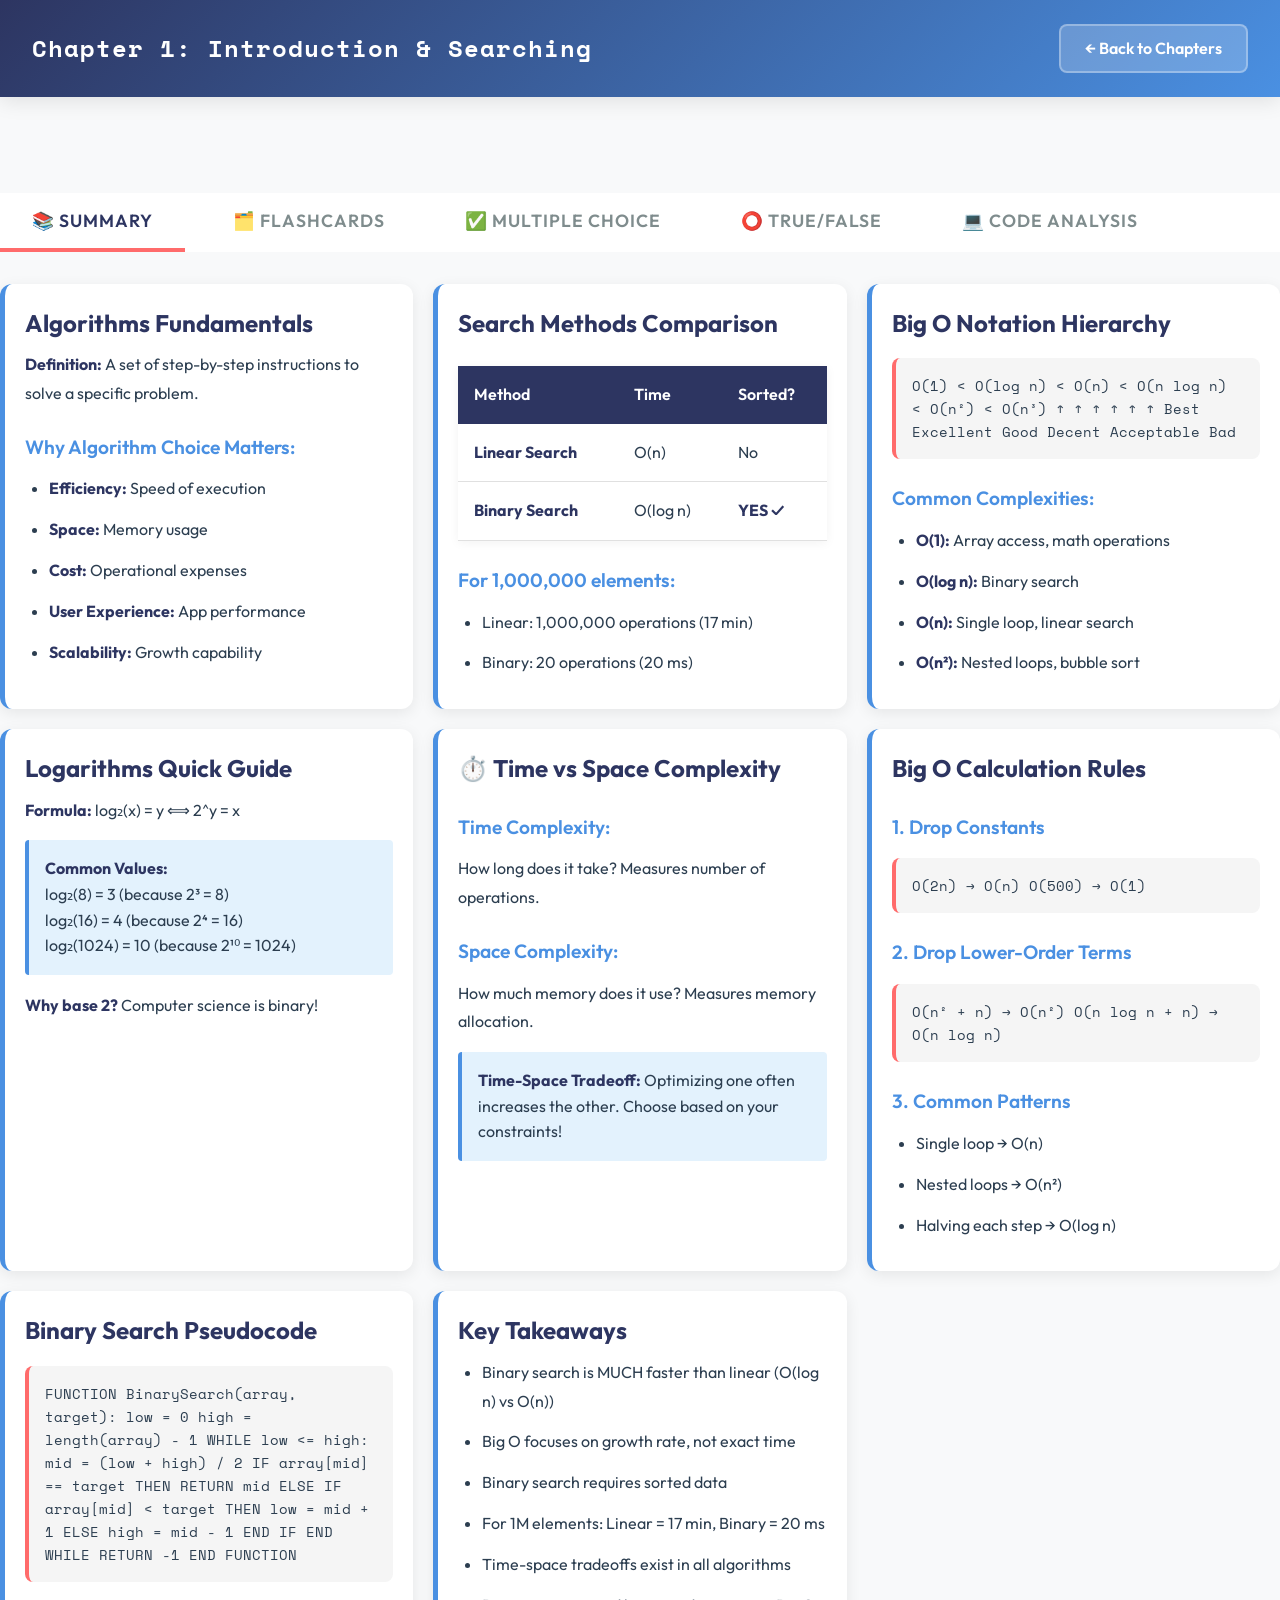
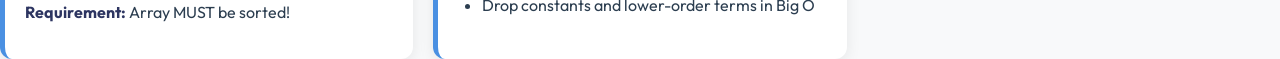
==== commit dd3fc66b: "mobile" ====
--- a/chapter1.html
+++ b/chapter1.html
@@ -1,12 +1,11 @@
 <!DOCTYPE html>
-
 <html lang="nl">
 <head>
-<meta charset="utf-8"/>
-<meta content="width=device-width, initial-scale=1.0" name="viewport"/>
-<title>Hoofdstuk 1: Introductie &amp; zoeken - Programming Advanced</title>
-<link href="https://fonts.googleapis.com/css2?family=Space+Mono:wght@400;700&amp;family=Outfit:wght@300;400;600;800&amp;display=swap" rel="stylesheet"/>
-<style>
+    <meta charset="UTF-8">
+    <meta name="viewport" content="width=device-width, initial-scale=1.0">
+    <title>Chapter 1: Introduction & Searching - Programming Advanced</title>
+    <link href="https://fonts.googleapis.com/css2?family=Space+Mono:wght@400;700&family=Outfit:wght@300;400;600;800&display=swap" rel="stylesheet">
+    <style>
         * {
             margin: 0;
             padding: 0;
@@ -471,127 +470,314 @@
                 overflow-x: auto;
             }
         }
+    
+
+        /* Mobielvriendelijke navigatie */
+        .menu-toggle {
+            display: none;
+            align-items: center;
+            justify-content: center;
+            width: 44px;
+            height: 44px;
+            border: 2px solid rgba(255, 255, 255, 0.35);
+            border-radius: 10px;
+            background: rgba(255, 255, 255, 0.18);
+            color: white;
+            font-size: 1.6rem;
+            font-weight: 700;
+            cursor: pointer;
+            transition: all 0.25s ease;
+        }
+
+        .menu-toggle:hover,
+        .menu-toggle:focus-visible {
+            background: rgba(255, 255, 255, 0.3);
+            outline: none;
+        }
+
+        .mobile-menu {
+            display: none;
+            max-width: 1400px;
+            margin: 1rem auto 0;
+            background: rgba(255, 255, 255, 0.98);
+            border-radius: 16px;
+            box-shadow: 0 14px 36px rgba(0, 0, 0, 0.18);
+            overflow: hidden;
+        }
+
+        .mobile-menu.open {
+            display: grid;
+            grid-template-columns: repeat(auto-fit, minmax(220px, 1fr));
+            gap: 0.25rem;
+            padding: 0.75rem;
+            animation: slideDown 0.2s ease;
+        }
+
+        .mobile-menu a {
+            color: var(--primary);
+            text-decoration: none;
+            font-weight: 700;
+            padding: 0.9rem 1rem;
+            border-radius: 10px;
+            transition: background 0.2s ease, transform 0.2s ease;
+        }
+
+        .mobile-menu a:hover,
+        .mobile-menu a:focus-visible,
+        .mobile-menu a.current {
+            background: #eef5ff;
+            outline: none;
+        }
+
+        .mobile-menu a.current {
+            color: var(--secondary);
+        }
+
+        @media (max-width: 768px) {
+            .navbar {
+                padding: 0.8rem 1rem;
+            }
+
+            .navbar-content {
+                gap: 0.75rem;
+            }
+
+            .chapter-header {
+                font-size: 1rem !important;
+                line-height: 1.25;
+                max-width: calc(100vw - 90px);
+            }
+
+            .back-button {
+                display: none;
+            }
+
+            .menu-toggle {
+                display: inline-flex;
+                flex: 0 0 auto;
+            }
+
+            .mobile-menu.open {
+                grid-template-columns: 1fr;
+                max-height: calc(100vh - 82px);
+                overflow-y: auto;
+            }
+
+            .container {
+                padding-left: 1rem !important;
+                padding-right: 1rem !important;
+            }
+
+            .summary-grid {
+                grid-template-columns: 1fr !important;
+                gap: 1rem;
+            }
+
+            .summary-card,
+            .quiz-section,
+            .quiz-question {
+                padding: 1rem !important;
+            }
+
+            .section-tabs {
+                top: 68px !important;
+                overflow-x: auto;
+                flex-wrap: nowrap !important;
+                gap: 0.4rem !important;
+                padding: 0.55rem 0.25rem !important;
+                -webkit-overflow-scrolling: touch;
+                scrollbar-width: thin;
+            }
+
+            .section-tab {
+                flex: 0 0 auto;
+                white-space: nowrap;
+                padding: 0.7rem 0.85rem !important;
+                font-size: 0.8rem !important;
+                letter-spacing: 0 !important;
+            }
+
+            .comparison-table {
+                display: block;
+                overflow-x: auto;
+                white-space: nowrap;
+                -webkit-overflow-scrolling: touch;
+            }
+
+            .code-block {
+                font-size: 0.78rem !important;
+                overflow-x: auto;
+            }
+
+            .option-label {
+                align-items: flex-start;
+                gap: 0.5rem;
+            }
+
+            .option-label input[type="radio"] {
+                flex: 0 0 auto;
+                margin-top: 0.2rem;
+            }
+        }
+
     </style>
 </head>
 <body>
-<nav class="navbar">
-<div class="navbar-content">
-<div class="chapter-header">Hoofdstuk 1: Introductie &amp; zoeken</div>
-<a class="back-button" href="index.html">← Terug naar hoofdstukken</a>
-</div>
-</nav>
-<div class="container">
-</div>
-<div class="section-tabs" style="position: sticky; top: 80px; z-index: 90; background: white; padding-top: 0; padding-bottom: 0; margin-top: 0;">
-<button class="section-tab active" onclick="switchSection('summary')">📚 Samenvatting</button>
-<button class="section-tab" onclick="switchSection('flashcards')">🗂️ Flashcards</button>
-<button class="section-tab" onclick="switchSection('multiple-choice')">✅ Meerkeuze</button>
-<button class="section-tab" onclick="switchSection('true-false')">⭕ Waar/Onwaar</button>
-<button class="section-tab" onclick="switchSection('code-analysis')">💻 Code-analyse</button>
-</div>
- SAMENVATTING 
-<div class="section-content active" id="summary">
-<div class="summary-grid">
-<div class="summary-card">
-<h3> Basis van algoritmen</h3>
-<p><strong>Definitie:</strong> Een reeks stapsgewijze instructies om een specifiek probleem op te lossen.</p>
-<h4>Waarom de keuze van een algoritme belangrijk is:</h4>
-<ul>
-<li><strong>Efficiëntie:</strong> Uitvoeringssnelheid</li>
-<li><strong>Ruimte:</strong> Geheugengebruik</li>
-<li><strong>Kost:</strong> Operationele kosten</li>
-<li><strong>Gebruikerservaring:</strong> App-prestaties</li>
-<li><strong>Schaalbaarheid:</strong> Groeicapaciteit</li>
-</ul>
-</div>
-<div class="summary-card">
-<h3> Vergelijking van zoekmethoden</h3>
-<table class="comparison-table">
-<tr>
-<th>Methode</th>
-<th>Tijd</th>
-<th>Gesorteerd?</th>
-</tr>
-<tr>
-<td><strong>Lineair zoeken</strong></td>
-<td>O(n)</td>
-<td>Nee</td>
-</tr>
-<tr>
-<td><strong>Binair zoeken</strong></td>
-<td>O(log n)</td>
-<td><strong>JA ✓</strong></td>
-</tr>
-</table>
-<h4>Voor 1.000.000 elementen:</h4>
-<ul>
-<li>Lineair: 1.000.000 bewerkingen (17 min)</li>
-<li>Binair: 20 bewerkingen (20 ms)</li>
-</ul>
-</div>
-<div class="summary-card">
-<h3> Hiërarchie van Big O-notatie</h3>
-<div class="code-block">
-O(1) &lt; O(log n) &lt; O(n) &lt; O(n log n) &lt; O(n²) &lt; O(n³)
+    <nav class="navbar">
+        <div class="navbar-content">
+            <div class="chapter-header">Chapter 1: Introduction & Searching</div>
+            <button class="menu-toggle" type="button" aria-label="Menu openen" aria-expanded="false" aria-controls="mobile-menu">☰</button>
+            <a href="index.html" class="back-button">← Back to Chapters</a>
+        </div>
+        <div id="mobile-menu" class="mobile-menu" aria-label="Hoofdstuknavigatie">
+            <a href="index.html">🏠 Overzicht</a>
+            <a href="chapter1.html" class="current">01 Introductie & zoeken</a>
+            <a href="chapter2.html">02 Sorteeralgoritmen</a>
+            <a href="chapter3.html">03 Datastructuren</a>
+            <a href="chapter4.html">04 Recursie</a>
+            <a href="chapter5.html">05 Verdeel en heers</a>
+            <a href="chapter6.html">06 Backtracking</a>
+            <a href="chapter7.html">07 Dynamisch programmeren</a>
+            <a href="chapter8.html">08 Grafen</a>
+            <a href="chapter9.html">09 Gewogen grafen</a>
+            <a href="chapter10.html">10 Greedy-algoritmen</a>
+            <a href="chapter11.html">11 Bomen</a>
+            <a href="chapter12.html">12 Hashtabellen</a>
+            <a href="chapter13.html">13 Cursusherhaling</a>
+        </div>
+    </nav>
+
+    <div class="container">
+        </div>
+
+        <div class="section-tabs" style="position: sticky; top: 80px; z-index: 90; background: white; padding-top: 0; padding-bottom: 0; margin-top: 0;">
+            <button class="section-tab active" onclick="switchSection('summary')">📚 Summary</button>
+            <button class="section-tab" onclick="switchSection('flashcards')">🗂️ Flashcards</button>
+            <button class="section-tab" onclick="switchSection('multiple-choice')">✅ Multiple Choice</button>
+            <button class="section-tab" onclick="switchSection('true-false')">⭕ True/False</button>
+            <button class="section-tab" onclick="switchSection('code-analysis')">💻 Code Analysis</button>
+        </div>
+
+        <!-- SUMMARY SECTION -->
+        <div id="summary" class="section-content active">
+            <div class="summary-grid">
+                <div class="summary-card">
+                    <h3> Algorithms Fundamentals</h3>
+                    <p><strong>Definition:</strong> A set of step-by-step instructions to solve a specific problem.</p>
+                    
+                    <h4>Why Algorithm Choice Matters:</h4>
+                    <ul>
+                        <li><strong>Efficiency:</strong> Speed of execution</li>
+                        <li><strong>Space:</strong> Memory usage</li>
+                        <li><strong>Cost:</strong> Operational expenses</li>
+                        <li><strong>User Experience:</strong> App performance</li>
+                        <li><strong>Scalability:</strong> Growth capability</li>
+                    </ul>
+                </div>
+
+                <div class="summary-card">
+                    <h3> Search Methods Comparison</h3>
+                    <table class="comparison-table">
+                        <tr>
+                            <th>Method</th>
+                            <th>Time</th>
+                            <th>Sorted?</th>
+                        </tr>
+                        <tr>
+                            <td><strong>Linear Search</strong></td>
+                            <td>O(n)</td>
+                            <td>No</td>
+                        </tr>
+                        <tr>
+                            <td><strong>Binary Search</strong></td>
+                            <td>O(log n)</td>
+                            <td><strong>YES ✓</strong></td>
+                        </tr>
+                    </table>
+                    
+                    <h4>For 1,000,000 elements:</h4>
+                    <ul>
+                        <li>Linear: 1,000,000 operations (17 min)</li>
+                        <li>Binary: 20 operations (20 ms)</li>
+                    </ul>
+                </div>
+
+                <div class="summary-card">
+                    <h3> Big O Notation Hierarchy</h3>
+                    <div class="code-block">
+O(1) < O(log n) < O(n) < O(n log n) < O(n²) < O(n³)
  ↑       ↑         ↑         ↑           ↑        ↑
-Best  Uitstekend  Goed    Redelijk  Aanvaardbaar Slecht
+Best  Excellent   Good    Decent    Acceptable  Bad
                     </div>
-<h4>Veelvoorkomende complexiteiten:</h4>
-<ul>
-<li><strong>O(1):</strong> Array-toegang, wiskundige bewerkingen</li>
-<li><strong>O(log n):</strong> Binair zoeken</li>
-<li><strong>O(n):</strong> Eén lus, lineair zoeken</li>
-<li><strong>O(n²):</strong> Geneste lussen, bubble sort</li>
-</ul>
-</div>
-<div class="summary-card">
-<h3> Korte gids voor logaritmen</h3>
-<p><strong>Formule:</strong> log₂(x) = y ⟺ 2^y = x</p>
-<div class="highlight-box">
-<strong>Veelvoorkomende waarden:</strong><br/>
-                        log₂(8) = 3 (omdat 2³ = 8)<br/>
-                        log₂(16) = 4 (omdat 2⁴ = 16)<br/>
-                        log₂(1024) = 10 (omdat 2¹⁰ = 1024)
+                    
+                    <h4>Common Complexities:</h4>
+                    <ul>
+                        <li><strong>O(1):</strong> Array access, math operations</li>
+                        <li><strong>O(log n):</strong> Binary search</li>
+                        <li><strong>O(n):</strong> Single loop, linear search</li>
+                        <li><strong>O(n²):</strong> Nested loops, bubble sort</li>
+                    </ul>
+                </div>
+
+                <div class="summary-card">
+                    <h3> Logarithms Quick Guide</h3>
+                    <p><strong>Formula:</strong> log₂(x) = y ⟺ 2^y = x</p>
+                    
+                    <div class="highlight-box">
+                        <strong>Common Values:</strong><br>
+                        log₂(8) = 3 (because 2³ = 8)<br>
+                        log₂(16) = 4 (because 2⁴ = 16)<br>
+                        log₂(1024) = 10 (because 2¹⁰ = 1024)
                     </div>
-<p><strong>Waarom basis 2?</strong> Informatica is binair!</p>
-</div>
-<div class="summary-card">
-<h3>⏱️ Tijd- versus ruimtecomplexiteit</h3>
-<h4>Tijdcomplexiteit:</h4>
-<p>Hoe lang duurt het? Meet het aantal bewerkingen.</p>
-<h4>Ruimtecomplexiteit:</h4>
-<p>Hoeveel geheugen gebruikt het? Meet de geheugenallocatie.</p>
-<div class="highlight-box">
-<strong>Afweging tussen tijd en ruimte:</strong> Het optimaliseren van het ene verhoogt vaak het andere. Kies op basis van je beperkingen!
+                    
+                    <p><strong>Why base 2?</strong> Computer science is binary!</p>
+                </div>
+
+                <div class="summary-card">
+                    <h3>⏱️ Time vs Space Complexity</h3>
+                    
+                    <h4>Time Complexity:</h4>
+                    <p>How long does it take? Measures number of operations.</p>
+                    
+                    <h4>Space Complexity:</h4>
+                    <p>How much memory does it use? Measures memory allocation.</p>
+                    
+                    <div class="highlight-box">
+                        <strong>Time-Space Tradeoff:</strong> Optimizing one often increases the other. Choose based on your constraints!
                     </div>
-</div>
-<div class="summary-card">
-<h3> Rekenregels voor Big O</h3>
-<h4>1. Laat constanten weg</h4>
-<div class="code-block">O(2n) → O(n)
+                </div>
+
+                <div class="summary-card">
+                    <h3> Big O Calculation Rules</h3>
+                    
+                    <h4>1. Drop Constants</h4>
+                    <div class="code-block">O(2n) → O(n)
 O(500) → O(1)</div>
-<h4>2. Laat termen van lagere orde weg</h4>
-<div class="code-block">O(n² + n) → O(n²)
+                    
+                    <h4>2. Drop Lower-Order Terms</h4>
+                    <div class="code-block">O(n² + n) → O(n²)
 O(n log n + n) → O(n log n)</div>
-<h4>3. Veelvoorkomende patronen</h4>
-<ul>
-<li>Eén lus → O(n)</li>
-<li>Geneste lussen → O(n²)</li>
-<li>Elke stap halveren → O(log n)</li>
-</ul>
-</div>
-<div class="summary-card">
-<h3> Pseudocode voor binair zoeken</h3>
-<div class="code-block">FUNCTION BinarySearch(array, target):
+                    
+                    <h4>3. Common Patterns</h4>
+                    <ul>
+                        <li>Single loop → O(n)</li>
+                        <li>Nested loops → O(n²)</li>
+                        <li>Halving each step → O(log n)</li>
+                    </ul>
+                </div>
+
+                <div class="summary-card">
+                    <h3> Binary Search Pseudocode</h3>
+                    <div class="code-block">FUNCTION BinarySearch(array, target):
   low = 0
   high = length(array) - 1
   
-  WHILE low &lt;= high:
+  WHILE low <= high:
     mid = (low + high) / 2
     
     IF array[mid] == target THEN
       RETURN mid
-    ELSE IF array[mid] &lt; target THEN
+    ELSE IF array[mid] < target THEN
       low = mid + 1
     ELSE
       high = mid - 1
@@ -600,693 +786,739 @@
   
   RETURN -1
 END FUNCTION</div>
-<p><strong>Vereiste:</strong> De array MOET gesorteerd zijn!</p>
-</div>
-<div class="summary-card">
-<h3> Belangrijkste inzichten</h3>
-<ul>
-<li>Binair zoeken is VEEL sneller dan lineair zoeken (O(log n) vs O(n))</li>
-<li>Big O focust op groeisnelheid, niet op exacte tijd</li>
-<li>Binair zoeken vereist gesorteerde data</li>
-<li>Voor 1M elementen: lineair = 17 min, binair = 20 ms</li>
-<li>Afwegingen tussen tijd en ruimte bestaan in alle algoritmen</li>
-<li>Laat constanten en termen van lagere orde weg in Big O</li>
-</ul>
-</div>
-</div>
-</div>
- FLASHCARDS 
-<div class="section-content" id="flashcards">
-<div class="quiz-container">
-<div class="quiz-section">
-<h3>📇 Flashcards - Klik om het antwoord te tonen</h3>
-<div class="flashcard" onclick="toggleFlashcard(this)">
-<div class="flashcard-question">
-                            Wat is een algoritme?
+                    <p><strong>Requirement:</strong> Array MUST be sorted!</p>
+                </div>
+
+                <div class="summary-card">
+                    <h3> Key Takeaways</h3>
+                    <ul>
+                        <li>Binary search is MUCH faster than linear (O(log n) vs O(n))</li>
+                        <li>Big O focuses on growth rate, not exact time</li>
+                        <li>Binary search requires sorted data</li>
+                        <li>For 1M elements: Linear = 17 min, Binary = 20 ms</li>
+                        <li>Time-space tradeoffs exist in all algorithms</li>
+                        <li>Drop constants and lower-order terms in Big O</li>
+                    </ul>
+                </div>
+            </div>
+        </div>
+
+        <!-- FLASHCARDS SECTION -->
+        <div id="flashcards" class="section-content">
+            <div class="quiz-container">
+                <div class="quiz-section">
+                    <h3>📇 Flashcards - Click to Reveal Answer</h3>
+                    
+                    <div class="flashcard" onclick="toggleFlashcard(this)">
+                        <div class="flashcard-question">
+                            What is an algorithm?
                             <span>▼</span>
-</div>
-<div class="flashcard-answer">
-                            Een reeks stapsgewijze instructies om een specifiek probleem op te lossen
-                        </div>
-</div>
-<div class="flashcard" onclick="toggleFlashcard(this)">
-<div class="flashcard-question">
-                            Wat is de tijdcomplexiteit van binair zoeken?
+                        </div>
+                        <div class="flashcard-answer">
+                            A set of step-by-step instructions to solve a specific problem
+                        </div>
+                    </div>
+
+                    <div class="flashcard" onclick="toggleFlashcard(this)">
+                        <div class="flashcard-question">
+                            What is the time complexity of binary search?
                             <span>▼</span>
-</div>
-<div class="flashcard-answer">
-                            O(log n) - logaritmische tijd
-                        </div>
-</div>
-<div class="flashcard" onclick="toggleFlashcard(this)">
-<div class="flashcard-question">
-                            Wat is de belangrijkste voorwaarde voor binair zoeken?
+                        </div>
+                        <div class="flashcard-answer">
+                            O(log n) - logarithmic time
+                        </div>
+                    </div>
+
+                    <div class="flashcard" onclick="toggleFlashcard(this)">
+                        <div class="flashcard-question">
+                            What is the key precondition for binary search?
                             <span>▼</span>
-</div>
-<div class="flashcard-answer">
-                            De lijst MOET gesorteerd zijn
-                        </div>
-</div>
-<div class="flashcard" onclick="toggleFlashcard(this)">
-<div class="flashcard-question">
-                            Waaraan is log₂(64) gelijk?
+                        </div>
+                        <div class="flashcard-answer">
+                            The list MUST be sorted
+                        </div>
+                    </div>
+
+                    <div class="flashcard" onclick="toggleFlashcard(this)">
+                        <div class="flashcard-question">
+                            What does log₂(64) equal?
                             <span>▼</span>
-</div>
-<div class="flashcard-answer">
-                            6 (omdat 2⁶ = 64)
-                        </div>
-</div>
-<div class="flashcard" onclick="toggleFlashcard(this)">
-<div class="flashcard-question">
-                            Wat is O(1)-complexiteit?
+                        </div>
+                        <div class="flashcard-answer">
+                            6 (because 2⁶ = 64)
+                        </div>
+                    </div>
+
+                    <div class="flashcard" onclick="toggleFlashcard(this)">
+                        <div class="flashcard-question">
+                            What is O(1) complexity?
                             <span>▼</span>
-</div>
-<div class="flashcard-answer">
-                            Constante tijd - hangt niet af van de invoergrootte. Voorbeeld: array[0]
-                        </div>
-</div>
-<div class="flashcard" onclick="toggleFlashcard(this)">
-<div class="flashcard-question">
-                            Wat is de tijdcomplexiteit van het opvragen van een array-element via index?
+                        </div>
+                        <div class="flashcard-answer">
+                            Constant time - doesn't depend on input size. Example: array[0]
+                        </div>
+                    </div>
+
+                    <div class="flashcard" onclick="toggleFlashcard(this)">
+                        <div class="flashcard-question">
+                            What is the time complexity of accessing an array element by index?
                             <span>▼</span>
-</div>
-<div class="flashcard-answer">
-                            O(1) - constante tijd
-                        </div>
-</div>
-<div class="flashcard" onclick="toggleFlashcard(this)">
-<div class="flashcard-question">
-                            Tijdcomplexiteit van twee geneste for-lussen (0 tot n)?
+                        </div>
+                        <div class="flashcard-answer">
+                            O(1) - constant time
+                        </div>
+                    </div>
+
+                    <div class="flashcard" onclick="toggleFlashcard(this)">
+                        <div class="flashcard-question">
+                            Time complexity of two nested for loops (0 to n)?
                             <span>▼</span>
-</div>
-<div class="flashcard-answer">
-                            O(n²) - kwadratische tijd
-                        </div>
-</div>
-<div class="flashcard" onclick="toggleFlashcard(this)">
-<div class="flashcard-question">
-                            Waarom gebruiken we logaritmen met basis 2 in informatica?
+                        </div>
+                        <div class="flashcard-answer">
+                            O(n²) - quadratic time
+                        </div>
+                    </div>
+
+                    <div class="flashcard" onclick="toggleFlashcard(this)">
+                        <div class="flashcard-question">
+                            Why do we use base 2 logarithms in computer science?
                             <span>▼</span>
-</div>
-<div class="flashcard-answer">
-                            Alles in informatica is binair (basis 2)
-                        </div>
-</div>
-<div class="flashcard" onclick="toggleFlashcard(this)">
-<div class="flashcard-question">
-                            Wat is de afweging tussen tijd en ruimte?
+                        </div>
+                        <div class="flashcard-answer">
+                            Everything in computer science is binary (base 2)
+                        </div>
+                    </div>
+
+                    <div class="flashcard" onclick="toggleFlashcard(this)">
+                        <div class="flashcard-question">
+                            What is time-space tradeoff?
                             <span>▼</span>
-</div>
-<div class="flashcard-answer">
-                            Het optimaliseren van het ene (tijd of ruimte) verhoogt vaak het andere
-                        </div>
-</div>
-<div class="flashcard" onclick="toggleFlashcard(this)">
-<div class="flashcard-question">
-                            Vereenvoudig: O(5n² + 3n + 7)
+                        </div>
+                        <div class="flashcard-answer">
+                            Optimizing one (time or space) often increases the other
+                        </div>
+                    </div>
+
+                    <div class="flashcard" onclick="toggleFlashcard(this)">
+                        <div class="flashcard-question">
+                            Simplify: O(5n² + 3n + 7)
                             <span>▼</span>
-</div>
-<div class="flashcard-answer">
-                            O(n²) - laat constanten en termen van lagere orde weg
-                        </div>
-</div>
-<div class="flashcard" onclick="toggleFlashcard(this)">
-<div class="flashcard-question">
-                            Hoeveel bewerkingen heeft binair zoeken nodig voor 1.000.000 elementen (slechtste geval)?
+                        </div>
+                        <div class="flashcard-answer">
+                            O(n²) - drop constants and lower-order terms
+                        </div>
+                    </div>
+
+                    <div class="flashcard" onclick="toggleFlashcard(this)">
+                        <div class="flashcard-question">
+                            How many operations does binary search need for 1,000,000 elements (worst case)?
                             <span>▼</span>
-</div>
-<div class="flashcard-answer">
-                            Ongeveer 20 bewerkingen (log₂(1.000.000) ≈ 20)
-                        </div>
-</div>
-<div class="flashcard" onclick="toggleFlashcard(this)">
-<div class="flashcard-question">
-                            Wat stelt Big O-notatie voor?
+                        </div>
+                        <div class="flashcard-answer">
+                            Approximately 20 operations (log₂(1,000,000) ≈ 20)
+                        </div>
+                    </div>
+
+                    <div class="flashcard" onclick="toggleFlashcard(this)">
+                        <div class="flashcard-question">
+                            What does Big O notation represent?
                             <span>▼</span>
-</div>
-<div class="flashcard-answer">
-                            Een algemeen begrip van de complexiteit van een algoritme naarmate de invoergrootte groeit
-                        </div>
-</div>
-<div class="flashcard" onclick="toggleFlashcard(this)">
-<div class="flashcard-question">
-                            Wat is ruimtecomplexiteit?
+                        </div>
+                        <div class="flashcard-answer">
+                            High-level understanding of algorithm's complexity as input size grows
+                        </div>
+                    </div>
+
+                    <div class="flashcard" onclick="toggleFlashcard(this)">
+                        <div class="flashcard-question">
+                            What is space complexity?
                             <span>▼</span>
-</div>
-<div class="flashcard-answer">
-                            De hoeveelheid geheugen die een algoritme gebruikt ten opzichte van de invoergrootte
-                        </div>
-</div>
-<div class="flashcard" onclick="toggleFlashcard(this)">
-<div class="flashcard-question">
-                            Rangschik van snelst naar traagst: O(n), O(1), O(log n), O(n²)
+                        </div>
+                        <div class="flashcard-answer">
+                            Amount of memory an algorithm uses relative to input size
+                        </div>
+                    </div>
+
+                    <div class="flashcard" onclick="toggleFlashcard(this)">
+                        <div class="flashcard-question">
+                            Order these from fastest to slowest: O(n), O(1), O(log n), O(n²)
                             <span>▼</span>
-</div>
-<div class="flashcard-answer">
+                        </div>
+                        <div class="flashcard-answer">
                             O(1), O(log n), O(n), O(n²)
                         </div>
-</div>
-<div class="flashcard" onclick="toggleFlashcard(this)">
-<div class="flashcard-question">
-                            Wat is een logaritme?
+                    </div>
+
+                    <div class="flashcard" onclick="toggleFlashcard(this)">
+                        <div class="flashcard-question">
+                            What is a logarithm?
                             <span>▼</span>
-</div>
-<div class="flashcard-answer">
-                            De omgekeerde functie van machtsverheffen: log_b(x) = y ⟺ b^y = x
-                        </div>
-</div>
-</div>
-</div>
-</div>
- MEERKEUZE 
-<div class="section-content" id="multiple-choice">
-<div class="quiz-container">
-<div class="quiz-section">
-<h3>✅ Meerkeuzequiz</h3>
-<form id="mcq-form">
-<div class="quiz-question">
-<div class="question-number">Vraag 1</div>
-<div class="question-text">Wat is de tijdcomplexiteit van binair zoeken?</div>
-<div class="options">
-<label class="option-label">
-<input name="q1" required="" type="radio" value="0"/>
-<span>O(1)</span>
-</label>
-<label class="option-label">
-<input name="q1" required="" type="radio" value="1"/>
-<span>O(n)</span>
-</label>
-<label class="option-label">
-<input name="q1" required="" type="radio" value="2"/>
-<span>O(log n)</span>
-</label>
-<label class="option-label">
-<input name="q1" required="" type="radio" value="3"/>
-<span>O(n²)</span>
-</label>
-</div>
-</div>
-<div class="quiz-question">
-<div class="question-number">Vraag 2</div>
-<div class="question-text">Welke zoeken methode requires de data naar zijn gesorteerd?</div>
-<div class="options">
-<label class="option-label">
-<input name="q2" required="" type="radio" value="0"/>
-<span>Lineair zoeken</span>
-</label>
-<label class="option-label">
-<input name="q2" required="" type="radio" value="1"/>
-<span>Binair zoeken</span>
-</label>
-<label class="option-label">
-<input name="q2" required="" type="radio" value="2"/>
-<span>Beide</span>
-</label>
-<label class="option-label">
-<input name="q2" required="" type="radio" value="3"/>
-<span>Geen van beide</span>
-</label>
-</div>
-</div>
-<div class="quiz-question">
-<div class="question-number">Vraag 3</div>
-<div class="question-text">Voor een array of 1,000,000 elementen, approximately hoe many comparisons doet binary zoeken need in de slechtste geval?</div>
-<div class="options">
-<label class="option-label">
-<input name="q3" required="" type="radio" value="0"/>
-<span>10</span>
-</label>
-<label class="option-label">
-<input name="q3" required="" type="radio" value="1"/>
-<span>20</span>
-</label>
-<label class="option-label">
-<input name="q3" required="" type="radio" value="2"/>
-<span>1,000</span>
-</label>
-<label class="option-label">
-<input name="q3" required="" type="radio" value="3"/>
-<span>1,000,000</span>
-</label>
-</div>
-</div>
-<div class="quiz-question">
-<div class="question-number">Vraag 4</div>
-<div class="question-text">Wat is de tijdcomplexiteit of accessing een element in een array door zijn index?</div>
-<div class="options">
-<label class="option-label">
-<input name="q4" required="" type="radio" value="0"/>
-<span>O(1)</span>
-</label>
-<label class="option-label">
-<input name="q4" required="" type="radio" value="1"/>
-<span>O(n)</span>
-</label>
-<label class="option-label">
-<input name="q4" required="" type="radio" value="2"/>
-<span>O(log n)</span>
-</label>
-<label class="option-label">
-<input name="q4" required="" type="radio" value="3"/>
-<span>O(n²)</span>
-</label>
-</div>
-</div>
-<div class="quiz-question">
-<div class="question-number">Vraag 5</div>
-<div class="question-text">Two geneste voor lussen, elke iterating van 0 naar n, have tijdcomplexiteit of:</div>
-<div class="options">
-<label class="option-label">
-<input name="q5" required="" type="radio" value="0"/>
-<span>O(n)</span>
-</label>
-<label class="option-label">
-<input name="q5" required="" type="radio" value="1"/>
-<span>O(log n)</span>
-</label>
-<label class="option-label">
-<input name="q5" required="" type="radio" value="2"/>
-<span>O(n²)</span>
-</label>
-<label class="option-label">
-<input name="q5" required="" type="radio" value="3"/>
-<span>O(2n)</span>
-</label>
-</div>
-</div>
-<div class="quiz-question">
-<div class="question-number">Vraag 6</div>
-<div class="question-text">Waaraan is log₂(64) gelijk?</div>
-<div class="options">
-<label class="option-label">
-<input name="q6" required="" type="radio" value="0"/>
-<span>4</span>
-</label>
-<label class="option-label">
-<input name="q6" required="" type="radio" value="1"/>
-<span>6</span>
-</label>
-<label class="option-label">
-<input name="q6" required="" type="radio" value="2"/>
-<span>8</span>
-</label>
-<label class="option-label">
-<input name="q6" required="" type="radio" value="3"/>
-<span>32</span>
-</label>
-</div>
-</div>
-<div class="quiz-question">
-<div class="question-number">Vraag 7</div>
-<div class="question-text">Welke is de fastest tijdcomplexiteit?</div>
-<div class="options">
-<label class="option-label">
-<input name="q7" required="" type="radio" value="0"/>
-<span>O(n log n)</span>
-</label>
-<label class="option-label">
-<input name="q7" required="" type="radio" value="1"/>
-<span>O(n)</span>
-</label>
-<label class="option-label">
-<input name="q7" required="" type="radio" value="2"/>
-<span>O(log n)</span>
-</label>
-<label class="option-label">
-<input name="q7" required="" type="radio" value="3"/>
-<span>O(1)</span>
-</label>
-</div>
-</div>
-<div class="quiz-question">
-<div class="question-number">Vraag 8</div>
-<div class="question-text">Linear search has time complexity O(n). This means:</div>
-<div class="options">
-<label class="option-label">
-<input name="q8" required="" type="radio" value="0"/>
-<span>Het altijd takes n seconds</span>
-</label>
-<label class="option-label">
-<input name="q8" required="" type="radio" value="1"/>
-<span>Runtime grows proportionally naar invoer grootte</span>
-</label>
-<label class="option-label">
-<input name="q8" required="" type="radio" value="2"/>
-<span>It's faster than O(log n)</span>
-</label>
-<label class="option-label">
-<input name="q8" required="" type="radio" value="3"/>
-<span>Het requires gesorteerd data</span>
-</label>
-</div>
-</div>
-<div class="quiz-question">
-<div class="question-number">Vraag 9</div>
-<div class="question-text">Wat is ruimtecomplexiteit?</div>
-<div class="options">
-<label class="option-label">
-<input name="q9" required="" type="radio" value="0"/>
-<span>Hoe long een algoritme takes</span>
-</label>
-<label class="option-label">
-<input name="q9" required="" type="radio" value="1"/>
-<span>Amount of geheugen een algoritme gebruikt</span>
-</label>
-<label class="option-label">
-<input name="q9" required="" type="radio" value="2"/>
-<span>Number of lines of code</span>
-</label>
-<label class="option-label">
-<input name="q9" required="" type="radio" value="3"/>
-<span>Grootte of de invoer</span>
-</label>
-</div>
-</div>
-<div class="quiz-question">
-<div class="question-number">Vraag 10</div>
-<div class="question-text">What is the simplified Big O of: O(5n² + 3n + 7)?</div>
-<div class="options">
-<label class="option-label">
-<input name="q10" required="" type="radio" value="0"/>
-<span>O(5n²)</span>
-</label>
-<label class="option-label">
-<input name="q10" required="" type="radio" value="1"/>
-<span>O(n²)</span>
-</label>
-<label class="option-label">
-<input name="q10" required="" type="radio" value="2"/>
-<span>O(n)</span>
-</label>
-<label class="option-label">
-<input name="q10" required="" type="radio" value="3"/>
-<span>O(8n²)</span>
-</label>
-</div>
-</div>
-<button class="submit-quiz" type="submit">Quiz indienen</button>
-</form>
-<div id="mcq-result"></div>
-</div>
-</div>
-</div>
- WAAR/ONWAAR 
-<div class="section-content" id="true-false">
-<div class="quiz-container">
-<div class="quiz-section">
-<h3>⭕ Waar-of-onwaarquiz</h3>
-<form id="tf-form">
-<div class="quiz-question">
-<div class="question-number">Vraag 1</div>
-<div class="question-text">Binary zoeken werkt on both gesorteerd en unsorted arrays.</div>
-<div class="options">
-<label class="option-label">
-<input name="tf1" required="" type="radio" value="0"/>
-<span>Waar</span>
-</label>
-<label class="option-label">
-<input name="tf1" required="" type="radio" value="1"/>
-<span>Onwaar</span>
-</label>
-</div>
-</div>
-<div class="quiz-question">
-<div class="question-number">Vraag 2</div>
-<div class="question-text">O(log n) is faster than O(n).</div>
-<div class="options">
-<label class="option-label">
-<input name="tf2" required="" type="radio" value="0"/>
-<span>Waar</span>
-</label>
-<label class="option-label">
-<input name="tf2" required="" type="radio" value="1"/>
-<span>Onwaar</span>
-</label>
-</div>
-</div>
-<div class="quiz-question">
-<div class="question-number">Vraag 3</div>
-<div class="question-text">Big O notation tells us de exact runtime in seconds.</div>
-<div class="options">
-<label class="option-label">
-<input name="tf3" required="" type="radio" value="0"/>
-<span>Waar</span>
-</label>
-<label class="option-label">
-<input name="tf3" required="" type="radio" value="1"/>
-<span>Onwaar</span>
-</label>
-</div>
-</div>
-<div class="quiz-question">
-<div class="question-number">Vraag 4</div>
-<div class="question-text">Accessing an array element by index is O(1).</div>
-<div class="options">
-<label class="option-label">
-<input name="tf4" required="" type="radio" value="0"/>
-<span>Waar</span>
-</label>
-<label class="option-label">
-<input name="tf4" required="" type="radio" value="1"/>
-<span>Onwaar</span>
-</label>
-</div>
-</div>
-<div class="quiz-question">
-<div class="question-number">Vraag 5</div>
-<div class="question-text">Ruimte complexiteit measures hoe much geheugen een algoritme gebruikt.</div>
-<div class="options">
-<label class="option-label">
-<input name="tf5" required="" type="radio" value="0"/>
-<span>Waar</span>
-</label>
-<label class="option-label">
-<input name="tf5" required="" type="radio" value="1"/>
-<span>Onwaar</span>
-</label>
-</div>
-</div>
-<div class="quiz-question">
-<div class="question-number">Vraag 6</div>
-<div class="question-text">Nested loops always result in O(n²) complexity.</div>
-<div class="options">
-<label class="option-label">
-<input name="tf6" required="" type="radio" value="0"/>
-<span>Waar</span>
-</label>
-<label class="option-label">
-<input name="tf6" required="" type="radio" value="1"/>
-<span>Onwaar</span>
-</label>
-</div>
-</div>
-<div class="quiz-question">
-<div class="question-number">Vraag 7</div>
-<div class="question-text">log₂(16) = 4</div>
-<div class="options">
-<label class="option-label">
-<input name="tf7" required="" type="radio" value="0"/>
-<span>Waar</span>
-</label>
-<label class="option-label">
-<input name="tf7" required="" type="radio" value="1"/>
-<span>Onwaar</span>
-</label>
-</div>
-</div>
-<div class="quiz-question">
-<div class="question-number">Vraag 8</div>
-<div class="question-text">De brute force methode probeert elke possibility.</div>
-<div class="options">
-<label class="option-label">
-<input name="tf8" required="" type="radio" value="0"/>
-<span>Waar</span>
-</label>
-<label class="option-label">
-<input name="tf8" required="" type="radio" value="1"/>
-<span>Onwaar</span>
-</label>
-</div>
-</div>
-<div class="quiz-question">
-<div class="question-number">Vraag 9</div>
-<div class="question-text">Dropping constants in Big O means O(5n) becomes O(n).</div>
-<div class="options">
-<label class="option-label">
-<input name="tf9" required="" type="radio" value="0"/>
-<span>Waar</span>
-</label>
-<label class="option-label">
-<input name="tf9" required="" type="radio" value="1"/>
-<span>Onwaar</span>
-</label>
-</div>
-</div>
-<div class="quiz-question">
-<div class="question-number">Vraag 10</div>
-<div class="question-text">Voor 1000 elementen, lineair zoeken slechtste geval needs 1000 operations.</div>
-<div class="options">
-<label class="option-label">
-<input name="tf10" required="" type="radio" value="0"/>
-<span>Waar</span>
-</label>
-<label class="option-label">
-<input name="tf10" required="" type="radio" value="1"/>
-<span>Onwaar</span>
-</label>
-</div>
-</div>
-<button class="submit-quiz" type="submit">Quiz indienen</button>
-</form>
-<div id="tf-result"></div>
-</div>
-</div>
-</div>
- CODE-ANALYSE 
-<div class="section-content" id="code-analysis">
-<div class="quiz-container">
-<div class="quiz-section">
-<h3>💻 Code-analysequiz</h3>
-<form id="code-form">
-<div class="quiz-question">
-<div class="question-number">Vraag 1</div>
-<div class="question-text">Wat is de tijdcomplexiteit of deze code?</div>
-<div class="code-block">int max = array[0];
-for (int i = 1; i &lt; n; i++) {
-    if (array[i] &gt; max) {
+                        </div>
+                        <div class="flashcard-answer">
+                            The inverse function of exponentiation: log_b(x) = y ⟺ b^y = x
+                        </div>
+                    </div>
+                </div>
+            </div>
+        </div>
+
+        <!-- MULTIPLE CHOICE SECTION -->
+        <div id="multiple-choice" class="section-content">
+            <div class="quiz-container">
+                <div class="quiz-section">
+                    <h3>✅ Multiple Choice Quiz</h3>
+                    <form id="mcq-form">
+                        <div class="quiz-question">
+                            <div class="question-number">Question 1</div>
+                            <div class="question-text">What is the time complexity of binary search?</div>
+                            <div class="options">
+                                <label class="option-label">
+                                    <input type="radio" name="q1" value="0" required>
+                                    <span>O(1)</span>
+                                </label>
+                                <label class="option-label">
+                                    <input type="radio" name="q1" value="1" required>
+                                    <span>O(n)</span>
+                                </label>
+                                <label class="option-label">
+                                    <input type="radio" name="q1" value="2" required>
+                                    <span>O(log n)</span>
+                                </label>
+                                <label class="option-label">
+                                    <input type="radio" name="q1" value="3" required>
+                                    <span>O(n²)</span>
+                                </label>
+                            </div>
+                        </div>
+
+                        <div class="quiz-question">
+                            <div class="question-number">Question 2</div>
+                            <div class="question-text">Which search method requires the data to be sorted?</div>
+                            <div class="options">
+                                <label class="option-label">
+                                    <input type="radio" name="q2" value="0" required>
+                                    <span>Linear search</span>
+                                </label>
+                                <label class="option-label">
+                                    <input type="radio" name="q2" value="1" required>
+                                    <span>Binary search</span>
+                                </label>
+                                <label class="option-label">
+                                    <input type="radio" name="q2" value="2" required>
+                                    <span>Both</span>
+                                </label>
+                                <label class="option-label">
+                                    <input type="radio" name="q2" value="3" required>
+                                    <span>Neither</span>
+                                </label>
+                            </div>
+                        </div>
+
+                        <div class="quiz-question">
+                            <div class="question-number">Question 3</div>
+                            <div class="question-text">For an array of 1,000,000 elements, approximately how many comparisons does binary search need in the worst case?</div>
+                            <div class="options">
+                                <label class="option-label">
+                                    <input type="radio" name="q3" value="0" required>
+                                    <span>10</span>
+                                </label>
+                                <label class="option-label">
+                                    <input type="radio" name="q3" value="1" required>
+                                    <span>20</span>
+                                </label>
+                                <label class="option-label">
+                                    <input type="radio" name="q3" value="2" required>
+                                    <span>1,000</span>
+                                </label>
+                                <label class="option-label">
+                                    <input type="radio" name="q3" value="3" required>
+                                    <span>1,000,000</span>
+                                </label>
+                            </div>
+                        </div>
+
+                        <div class="quiz-question">
+                            <div class="question-number">Question 4</div>
+                            <div class="question-text">What is the time complexity of accessing an element in an array by its index?</div>
+                            <div class="options">
+                                <label class="option-label">
+                                    <input type="radio" name="q4" value="0" required>
+                                    <span>O(1)</span>
+                                </label>
+                                <label class="option-label">
+                                    <input type="radio" name="q4" value="1" required>
+                                    <span>O(n)</span>
+                                </label>
+                                <label class="option-label">
+                                    <input type="radio" name="q4" value="2" required>
+                                    <span>O(log n)</span>
+                                </label>
+                                <label class="option-label">
+                                    <input type="radio" name="q4" value="3" required>
+                                    <span>O(n²)</span>
+                                </label>
+                            </div>
+                        </div>
+
+                        <div class="quiz-question">
+                            <div class="question-number">Question 5</div>
+                            <div class="question-text">Two nested for loops, each iterating from 0 to n, have time complexity of:</div>
+                            <div class="options">
+                                <label class="option-label">
+                                    <input type="radio" name="q5" value="0" required>
+                                    <span>O(n)</span>
+                                </label>
+                                <label class="option-label">
+                                    <input type="radio" name="q5" value="1" required>
+                                    <span>O(log n)</span>
+                                </label>
+                                <label class="option-label">
+                                    <input type="radio" name="q5" value="2" required>
+                                    <span>O(n²)</span>
+                                </label>
+                                <label class="option-label">
+                                    <input type="radio" name="q5" value="3" required>
+                                    <span>O(2n)</span>
+                                </label>
+                            </div>
+                        </div>
+
+                        <div class="quiz-question">
+                            <div class="question-number">Question 6</div>
+                            <div class="question-text">What does log₂(64) equal?</div>
+                            <div class="options">
+                                <label class="option-label">
+                                    <input type="radio" name="q6" value="0" required>
+                                    <span>4</span>
+                                </label>
+                                <label class="option-label">
+                                    <input type="radio" name="q6" value="1" required>
+                                    <span>6</span>
+                                </label>
+                                <label class="option-label">
+                                    <input type="radio" name="q6" value="2" required>
+                                    <span>8</span>
+                                </label>
+                                <label class="option-label">
+                                    <input type="radio" name="q6" value="3" required>
+                                    <span>32</span>
+                                </label>
+                            </div>
+                        </div>
+
+                        <div class="quiz-question">
+                            <div class="question-number">Question 7</div>
+                            <div class="question-text">Which is the fastest time complexity?</div>
+                            <div class="options">
+                                <label class="option-label">
+                                    <input type="radio" name="q7" value="0" required>
+                                    <span>O(n log n)</span>
+                                </label>
+                                <label class="option-label">
+                                    <input type="radio" name="q7" value="1" required>
+                                    <span>O(n)</span>
+                                </label>
+                                <label class="option-label">
+                                    <input type="radio" name="q7" value="2" required>
+                                    <span>O(log n)</span>
+                                </label>
+                                <label class="option-label">
+                                    <input type="radio" name="q7" value="3" required>
+                                    <span>O(1)</span>
+                                </label>
+                            </div>
+                        </div>
+
+                        <div class="quiz-question">
+                            <div class="question-number">Question 8</div>
+                            <div class="question-text">Linear search has time complexity O(n). This means:</div>
+                            <div class="options">
+                                <label class="option-label">
+                                    <input type="radio" name="q8" value="0" required>
+                                    <span>It always takes n seconds</span>
+                                </label>
+                                <label class="option-label">
+                                    <input type="radio" name="q8" value="1" required>
+                                    <span>Runtime grows proportionally to input size</span>
+                                </label>
+                                <label class="option-label">
+                                    <input type="radio" name="q8" value="2" required>
+                                    <span>It's faster than O(log n)</span>
+                                </label>
+                                <label class="option-label">
+                                    <input type="radio" name="q8" value="3" required>
+                                    <span>It requires sorted data</span>
+                                </label>
+                            </div>
+                        </div>
+
+                        <div class="quiz-question">
+                            <div class="question-number">Question 9</div>
+                            <div class="question-text">What is space complexity?</div>
+                            <div class="options">
+                                <label class="option-label">
+                                    <input type="radio" name="q9" value="0" required>
+                                    <span>How long an algorithm takes</span>
+                                </label>
+                                <label class="option-label">
+                                    <input type="radio" name="q9" value="1" required>
+                                    <span>Amount of memory an algorithm uses</span>
+                                </label>
+                                <label class="option-label">
+                                    <input type="radio" name="q9" value="2" required>
+                                    <span>Number of lines of code</span>
+                                </label>
+                                <label class="option-label">
+                                    <input type="radio" name="q9" value="3" required>
+                                    <span>Size of the input</span>
+                                </label>
+                            </div>
+                        </div>
+
+                        <div class="quiz-question">
+                            <div class="question-number">Question 10</div>
+                            <div class="question-text">What is the simplified Big O of: O(5n² + 3n + 7)?</div>
+                            <div class="options">
+                                <label class="option-label">
+                                    <input type="radio" name="q10" value="0" required>
+                                    <span>O(5n²)</span>
+                                </label>
+                                <label class="option-label">
+                                    <input type="radio" name="q10" value="1" required>
+                                    <span>O(n²)</span>
+                                </label>
+                                <label class="option-label">
+                                    <input type="radio" name="q10" value="2" required>
+                                    <span>O(n)</span>
+                                </label>
+                                <label class="option-label">
+                                    <input type="radio" name="q10" value="3" required>
+                                    <span>O(8n²)</span>
+                                </label>
+                            </div>
+                        </div>
+
+                        <button type="submit" class="submit-quiz">Submit Quiz</button>
+                    </form>
+                    <div id="mcq-result"></div>
+                </div>
+            </div>
+        </div>
+
+        <!-- TRUE/FALSE SECTION -->
+        <div id="true-false" class="section-content">
+            <div class="quiz-container">
+                <div class="quiz-section">
+                    <h3>⭕ True or False Quiz</h3>
+                    <form id="tf-form">
+                        <div class="quiz-question">
+                            <div class="question-number">Question 1</div>
+                            <div class="question-text">Binary search works on both sorted and unsorted arrays.</div>
+                            <div class="options">
+                                <label class="option-label">
+                                    <input type="radio" name="tf1" value="0" required>
+                                    <span>True</span>
+                                </label>
+                                <label class="option-label">
+                                    <input type="radio" name="tf1" value="1" required>
+                                    <span>False</span>
+                                </label>
+                            </div>
+                        </div>
+
+                        <div class="quiz-question">
+                            <div class="question-number">Question 2</div>
+                            <div class="question-text">O(log n) is faster than O(n).</div>
+                            <div class="options">
+                                <label class="option-label">
+                                    <input type="radio" name="tf2" value="0" required>
+                                    <span>True</span>
+                                </label>
+                                <label class="option-label">
+                                    <input type="radio" name="tf2" value="1" required>
+                                    <span>False</span>
+                                </label>
+                            </div>
+                        </div>
+
+                        <div class="quiz-question">
+                            <div class="question-number">Question 3</div>
+                            <div class="question-text">Big O notation tells us the exact runtime in seconds.</div>
+                            <div class="options">
+                                <label class="option-label">
+                                    <input type="radio" name="tf3" value="0" required>
+                                    <span>True</span>
+                                </label>
+                                <label class="option-label">
+                                    <input type="radio" name="tf3" value="1" required>
+                                    <span>False</span>
+                                </label>
+                            </div>
+                        </div>
+
+                        <div class="quiz-question">
+                            <div class="question-number">Question 4</div>
+                            <div class="question-text">Accessing an array element by index is O(1).</div>
+                            <div class="options">
+                                <label class="option-label">
+                                    <input type="radio" name="tf4" value="0" required>
+                                    <span>True</span>
+                                </label>
+                                <label class="option-label">
+                                    <input type="radio" name="tf4" value="1" required>
+                                    <span>False</span>
+                                </label>
+                            </div>
+                        </div>
+
+                        <div class="quiz-question">
+                            <div class="question-number">Question 5</div>
+                            <div class="question-text">Space complexity measures how much memory an algorithm uses.</div>
+                            <div class="options">
+                                <label class="option-label">
+                                    <input type="radio" name="tf5" value="0" required>
+                                    <span>True</span>
+                                </label>
+                                <label class="option-label">
+                                    <input type="radio" name="tf5" value="1" required>
+                                    <span>False</span>
+                                </label>
+                            </div>
+                        </div>
+
+                        <div class="quiz-question">
+                            <div class="question-number">Question 6</div>
+                            <div class="question-text">Nested loops always result in O(n²) complexity.</div>
+                            <div class="options">
+                                <label class="option-label">
+                                    <input type="radio" name="tf6" value="0" required>
+                                    <span>True</span>
+                                </label>
+                                <label class="option-label">
+                                    <input type="radio" name="tf6" value="1" required>
+                                    <span>False</span>
+                                </label>
+                            </div>
+                        </div>
+
+                        <div class="quiz-question">
+                            <div class="question-number">Question 7</div>
+                            <div class="question-text">log₂(16) = 4</div>
+                            <div class="options">
+                                <label class="option-label">
+                                    <input type="radio" name="tf7" value="0" required>
+                                    <span>True</span>
+                                </label>
+                                <label class="option-label">
+                                    <input type="radio" name="tf7" value="1" required>
+                                    <span>False</span>
+                                </label>
+                            </div>
+                        </div>
+
+                        <div class="quiz-question">
+                            <div class="question-number">Question 8</div>
+                            <div class="question-text">The brute force method tries every possibility.</div>
+                            <div class="options">
+                                <label class="option-label">
+                                    <input type="radio" name="tf8" value="0" required>
+                                    <span>True</span>
+                                </label>
+                                <label class="option-label">
+                                    <input type="radio" name="tf8" value="1" required>
+                                    <span>False</span>
+                                </label>
+                            </div>
+                        </div>
+
+                        <div class="quiz-question">
+                            <div class="question-number">Question 9</div>
+                            <div class="question-text">Dropping constants in Big O means O(5n) becomes O(n).</div>
+                            <div class="options">
+                                <label class="option-label">
+                                    <input type="radio" name="tf9" value="0" required>
+                                    <span>True</span>
+                                </label>
+                                <label class="option-label">
+                                    <input type="radio" name="tf9" value="1" required>
+                                    <span>False</span>
+                                </label>
+                            </div>
+                        </div>
+
+                        <div class="quiz-question">
+                            <div class="question-number">Question 10</div>
+                            <div class="question-text">For 1000 elements, linear search worst case needs 1000 operations.</div>
+                            <div class="options">
+                                <label class="option-label">
+                                    <input type="radio" name="tf10" value="0" required>
+                                    <span>True</span>
+                                </label>
+                                <label class="option-label">
+                                    <input type="radio" name="tf10" value="1" required>
+                                    <span>False</span>
+                                </label>
+                            </div>
+                        </div>
+
+                        <button type="submit" class="submit-quiz">Submit Quiz</button>
+                    </form>
+                    <div id="tf-result"></div>
+                </div>
+            </div>
+        </div>
+
+        <!-- CODE ANALYSIS SECTION -->
+        <div id="code-analysis" class="section-content">
+            <div class="quiz-container">
+                <div class="quiz-section">
+                    <h3>💻 Code Analysis Quiz</h3>
+                    <form id="code-form">
+                        <div class="quiz-question">
+                            <div class="question-number">Question 1</div>
+                            <div class="question-text">What is the time complexity of this code?</div>
+                            <div class="code-block">int max = array[0];
+for (int i = 1; i < n; i++) {
+    if (array[i] > max) {
         max = array[i];
     }
 }</div>
-<div class="options">
-<label class="option-label">
-<input name="code1" required="" type="radio" value="0"/>
-<span>O(1)</span>
-</label>
-<label class="option-label">
-<input name="code1" required="" type="radio" value="1"/>
-<span>O(n)</span>
-</label>
-<label class="option-label">
-<input name="code1" required="" type="radio" value="2"/>
-<span>O(n²)</span>
-</label>
-<label class="option-label">
-<input name="code1" required="" type="radio" value="3"/>
-<span>O(log n)</span>
-</label>
-</div>
-</div>
-<div class="quiz-question">
-<div class="question-number">Vraag 2</div>
-<div class="question-text">Wat is de tijdcomplexiteit of deze geneste lus?</div>
-<div class="code-block">for (int i = 0; i &lt; n; i++) {
-    for (int j = 0; j &lt; n; j++) {
+                            <div class="options">
+                                <label class="option-label">
+                                    <input type="radio" name="code1" value="0" required>
+                                    <span>O(1)</span>
+                                </label>
+                                <label class="option-label">
+                                    <input type="radio" name="code1" value="1" required>
+                                    <span>O(n)</span>
+                                </label>
+                                <label class="option-label">
+                                    <input type="radio" name="code1" value="2" required>
+                                    <span>O(n²)</span>
+                                </label>
+                                <label class="option-label">
+                                    <input type="radio" name="code1" value="3" required>
+                                    <span>O(log n)</span>
+                                </label>
+                            </div>
+                        </div>
+
+                        <div class="quiz-question">
+                            <div class="question-number">Question 2</div>
+                            <div class="question-text">What is the time complexity of this nested loop?</div>
+                            <div class="code-block">for (int i = 0; i < n; i++) {
+    for (int j = 0; j < n; j++) {
         System.out.println(i + j);
     }
 }</div>
-<div class="options">
-<label class="option-label">
-<input name="code2" required="" type="radio" value="0"/>
-<span>O(n)</span>
-</label>
-<label class="option-label">
-<input name="code2" required="" type="radio" value="1"/>
-<span>O(n²)</span>
-</label>
-<label class="option-label">
-<input name="code2" required="" type="radio" value="2"/>
-<span>O(2n)</span>
-</label>
-<label class="option-label">
-<input name="code2" required="" type="radio" value="3"/>
-<span>O(log n)</span>
-</label>
-</div>
-</div>
-<div class="quiz-question">
-<div class="question-number">Vraag 3</div>
-<div class="question-text">Wat is de ruimtecomplexiteit of creating een copy of een array?</div>
-<div class="code-block">int[] copy = new int[n];
-for (int i = 0; i &lt; n; i++) {
+                            <div class="options">
+                                <label class="option-label">
+                                    <input type="radio" name="code2" value="0" required>
+                                    <span>O(n)</span>
+                                </label>
+                                <label class="option-label">
+                                    <input type="radio" name="code2" value="1" required>
+                                    <span>O(n²)</span>
+                                </label>
+                                <label class="option-label">
+                                    <input type="radio" name="code2" value="2" required>
+                                    <span>O(2n)</span>
+                                </label>
+                                <label class="option-label">
+                                    <input type="radio" name="code2" value="3" required>
+                                    <span>O(log n)</span>
+                                </label>
+                            </div>
+                        </div>
+
+                        <div class="quiz-question">
+                            <div class="question-number">Question 3</div>
+                            <div class="question-text">What is the space complexity of creating a copy of an array?</div>
+                            <div class="code-block">int[] copy = new int[n];
+for (int i = 0; i < n; i++) {
     copy[i] = array[i];
 }</div>
-<div class="options">
-<label class="option-label">
-<input name="code3" required="" type="radio" value="0"/>
-<span>O(1)</span>
-</label>
-<label class="option-label">
-<input name="code3" required="" type="radio" value="1"/>
-<span>O(n)</span>
-</label>
-<label class="option-label">
-<input name="code3" required="" type="radio" value="2"/>
-<span>O(n²)</span>
-</label>
-<label class="option-label">
-<input name="code3" required="" type="radio" value="3"/>
-<span>O(log n)</span>
-</label>
-</div>
-</div>
-<div class="quiz-question">
-<div class="question-number">Vraag 4</div>
-<div class="question-text">Wat is de tijdcomplexiteit of deze lus?</div>
-<div class="code-block">for (int i = 0; i &lt; n/2; i++) {
+                            <div class="options">
+                                <label class="option-label">
+                                    <input type="radio" name="code3" value="0" required>
+                                    <span>O(1)</span>
+                                </label>
+                                <label class="option-label">
+                                    <input type="radio" name="code3" value="1" required>
+                                    <span>O(n)</span>
+                                </label>
+                                <label class="option-label">
+                                    <input type="radio" name="code3" value="2" required>
+                                    <span>O(n²)</span>
+                                </label>
+                                <label class="option-label">
+                                    <input type="radio" name="code3" value="3" required>
+                                    <span>O(log n)</span>
+                                </label>
+                            </div>
+                        </div>
+
+                        <div class="quiz-question">
+                            <div class="question-number">Question 4</div>
+                            <div class="question-text">What is the time complexity of this loop?</div>
+                            <div class="code-block">for (int i = 0; i < n/2; i++) {
     sum += array[i];
 }</div>
-<div class="options">
-<label class="option-label">
-<input name="code4" required="" type="radio" value="0"/>
-<span>O(n/2)</span>
-</label>
-<label class="option-label">
-<input name="code4" required="" type="radio" value="1"/>
-<span>O(n)</span>
-</label>
-<label class="option-label">
-<input name="code4" required="" type="radio" value="2"/>
-<span>O(1)</span>
-</label>
-<label class="option-label">
-<input name="code4" required="" type="radio" value="3"/>
-<span>O(log n)</span>
-</label>
-</div>
-</div>
-<div class="quiz-question">
-<div class="question-number">Vraag 5</div>
-<div class="question-text">Wat is de tijdcomplexiteit of deze code?</div>
-<div class="code-block">int x = array[5];
+                            <div class="options">
+                                <label class="option-label">
+                                    <input type="radio" name="code4" value="0" required>
+                                    <span>O(n/2)</span>
+                                </label>
+                                <label class="option-label">
+                                    <input type="radio" name="code4" value="1" required>
+                                    <span>O(n)</span>
+                                </label>
+                                <label class="option-label">
+                                    <input type="radio" name="code4" value="2" required>
+                                    <span>O(1)</span>
+                                </label>
+                                <label class="option-label">
+                                    <input type="radio" name="code4" value="3" required>
+                                    <span>O(log n)</span>
+                                </label>
+                            </div>
+                        </div>
+
+                        <div class="quiz-question">
+                            <div class="question-number">Question 5</div>
+                            <div class="question-text">What is the time complexity of this code?</div>
+                            <div class="code-block">int x = array[5];
 int y = x + 10;
 return y;</div>
-<div class="options">
-<label class="option-label">
-<input name="code5" required="" type="radio" value="0"/>
-<span>O(1)</span>
-</label>
-<label class="option-label">
-<input name="code5" required="" type="radio" value="1"/>
-<span>O(n)</span>
-</label>
-<label class="option-label">
-<input name="code5" required="" type="radio" value="2"/>
-<span>O(5)</span>
-</label>
-<label class="option-label">
-<input name="code5" required="" type="radio" value="3"/>
-<span>O(3)</span>
-</label>
-</div>
-</div>
-<button class="submit-quiz" type="submit">Quiz indienen</button>
-</form>
-<div id="code-result"></div>
-</div>
-</div>
-</div>
-
-<script>
+                            <div class="options">
+                                <label class="option-label">
+                                    <input type="radio" name="code5" value="0" required>
+                                    <span>O(1)</span>
+                                </label>
+                                <label class="option-label">
+                                    <input type="radio" name="code5" value="1" required>
+                                    <span>O(n)</span>
+                                </label>
+                                <label class="option-label">
+                                    <input type="radio" name="code5" value="2" required>
+                                    <span>O(5)</span>
+                                </label>
+                                <label class="option-label">
+                                    <input type="radio" name="code5" value="3" required>
+                                    <span>O(3)</span>
+                                </label>
+                            </div>
+                        </div>
+
+                        <button type="submit" class="submit-quiz">Submit Quiz</button>
+                    </form>
+                    <div id="code-result"></div>
+                </div>
+            </div>
+        </div>
+    </div>
+
+        <script>
         // Quiz Configuration
         const QUIZ_CONFIG = {
             'chapter1-mcq': {
@@ -1362,18 +1594,18 @@
             for (let i = 0; i < config.total; i++) {
                 const questionName = `${questionPrefix}${i + 1}`;
                 const userAnswer = parseInt(userAnswers[questionName]);
-                const juistAnswer = config.answers[i];
+                const correctAnswer = config.answers[i];
                 
                 form.querySelectorAll(`input[name="${questionName}"]`).forEach(input => {
                     const label = input.closest('.option-label');
                     const value = parseInt(input.value);
                     
-                    label.classList.remove('juist', 'injuist');
+                    label.classList.remove('correct', 'incorrect');
                     
-                    if (value === juistAnswer) {
-                        label.classList.add('juist');
-                    } else if (value === userAnswer && value !== juistAnswer) {
-                        label.classList.add('injuist');
+                    if (value === correctAnswer) {
+                        label.classList.add('correct');
+                    } else if (value === userAnswer && value !== correctAnswer) {
+                        label.classList.add('incorrect');
                     }
                     
                     input.disabled = true;
@@ -1393,7 +1625,7 @@
                 resetBtn = document.createElement('button');
                 resetBtn.type = 'button';
                 resetBtn.className = 'reset-quiz';
-                resetBtn.textContent = '🔄 Quiz opnieuw starten';
+                resetBtn.textContent = '🔄 Reset Quiz';
                 resetBtn.onclick = function() { resetQuiz(formId, quizId); };
                 submitBtn.parentNode.insertBefore(resetBtn, submitBtn.nextSibling);
             }
@@ -1412,7 +1644,7 @@
             
             // Remove all feedback styling
             form.querySelectorAll('.option-label').forEach(label => {
-                label.classList.remove('juist', 'injuist');
+                label.classList.remove('correct', 'incorrect');
             });
             
             // Re-enable all inputs
@@ -1449,7 +1681,7 @@
             const formData = new FormData(form);
             const questionPrefix = quizId.includes('mcq') ? 'q' : quizId.includes('tf') ? 'tf' : 'code';
             
-            let juist = 0;
+            let correct = 0;
             const userAnswers = {};
             
             for (let i = 0; i < config.total; i++) {
@@ -1458,14 +1690,14 @@
                 userAnswers[questionName] = selected;
                 
                 if (selected === config.answers[i]) {
-                    juist++;
+                    correct++;
                 }
             }
             
             // Save results
             saveQuizData(quizId, {
                 userAnswers: userAnswers,
-                score: juist,
+                score: correct,
                 total: config.total,
                 submitted: true,
                 timestamp: new Date().toISOString()
@@ -1476,24 +1708,24 @@
             
             // Show result
             const resultId = formId.replace('-form', '-result');
-            showResult(resultId, juist, config.total);
+            showResult(resultId, correct, config.total);
         }
 
         // Show quiz result
-        function showResult(elementId, juist, total) {
-            const percentage = (juist / total) * 100;
+        function showResult(elementId, correct, total) {
+            const percentage = (correct / total) * 100;
             const resultDiv = document.getElementById(elementId);
             
             let resultClass, message;
             if (percentage >= 80) {
                 resultClass = 'excellent';
-                message = `🎉 Uitstekend! ${juist}/${total} juist (${percentage.toFixed(0)}%)`;
+                message = `🎉 Excellent! ${correct}/${total} correct (${percentage.toFixed(0)}%)`;
             } else if (percentage >= 60) {
                 resultClass = 'good';
-                message = `👍 Goed gedaan! ${juist}/${total} juist (${percentage.toFixed(0)}%). Herhaal de concepten die je gemist hebt.`;
+                message = `👍 Good job! ${correct}/${total} correct (${percentage.toFixed(0)}%). Review the concepts you missed.`;
             } else {
                 resultClass = 'needs-work';
-                message = `📚 ${juist}/${total} juist (${percentage.toFixed(0)}%). Bestudeer de samenvatting en probeer opnieuw!`;
+                message = `📚 ${correct}/${total} correct (${percentage.toFixed(0)}%). Study the summary and try again!`;
             }
             
             resultDiv.className = `quiz-result ${resultClass}`;
@@ -1525,5 +1757,37 @@
             }
         });
     </script>
+
+<script>
+        // Mobiel burgermenu
+        (function () {
+            const toggle = document.querySelector('.menu-toggle');
+            const menu = document.getElementById('mobile-menu');
+            if (!toggle || !menu) return;
+
+            toggle.addEventListener('click', function () {
+                const isOpen = menu.classList.toggle('open');
+                toggle.setAttribute('aria-expanded', String(isOpen));
+                toggle.textContent = isOpen ? '×' : '☰';
+            });
+
+            menu.querySelectorAll('a').forEach(function (link) {
+                link.addEventListener('click', function () {
+                    menu.classList.remove('open');
+                    toggle.setAttribute('aria-expanded', 'false');
+                    toggle.textContent = '☰';
+                });
+            });
+
+            document.addEventListener('keydown', function (event) {
+                if (event.key === 'Escape') {
+                    menu.classList.remove('open');
+                    toggle.setAttribute('aria-expanded', 'false');
+                    toggle.textContent = '☰';
+                }
+            });
+        })();
+</script>
+
 </body>
 </html>
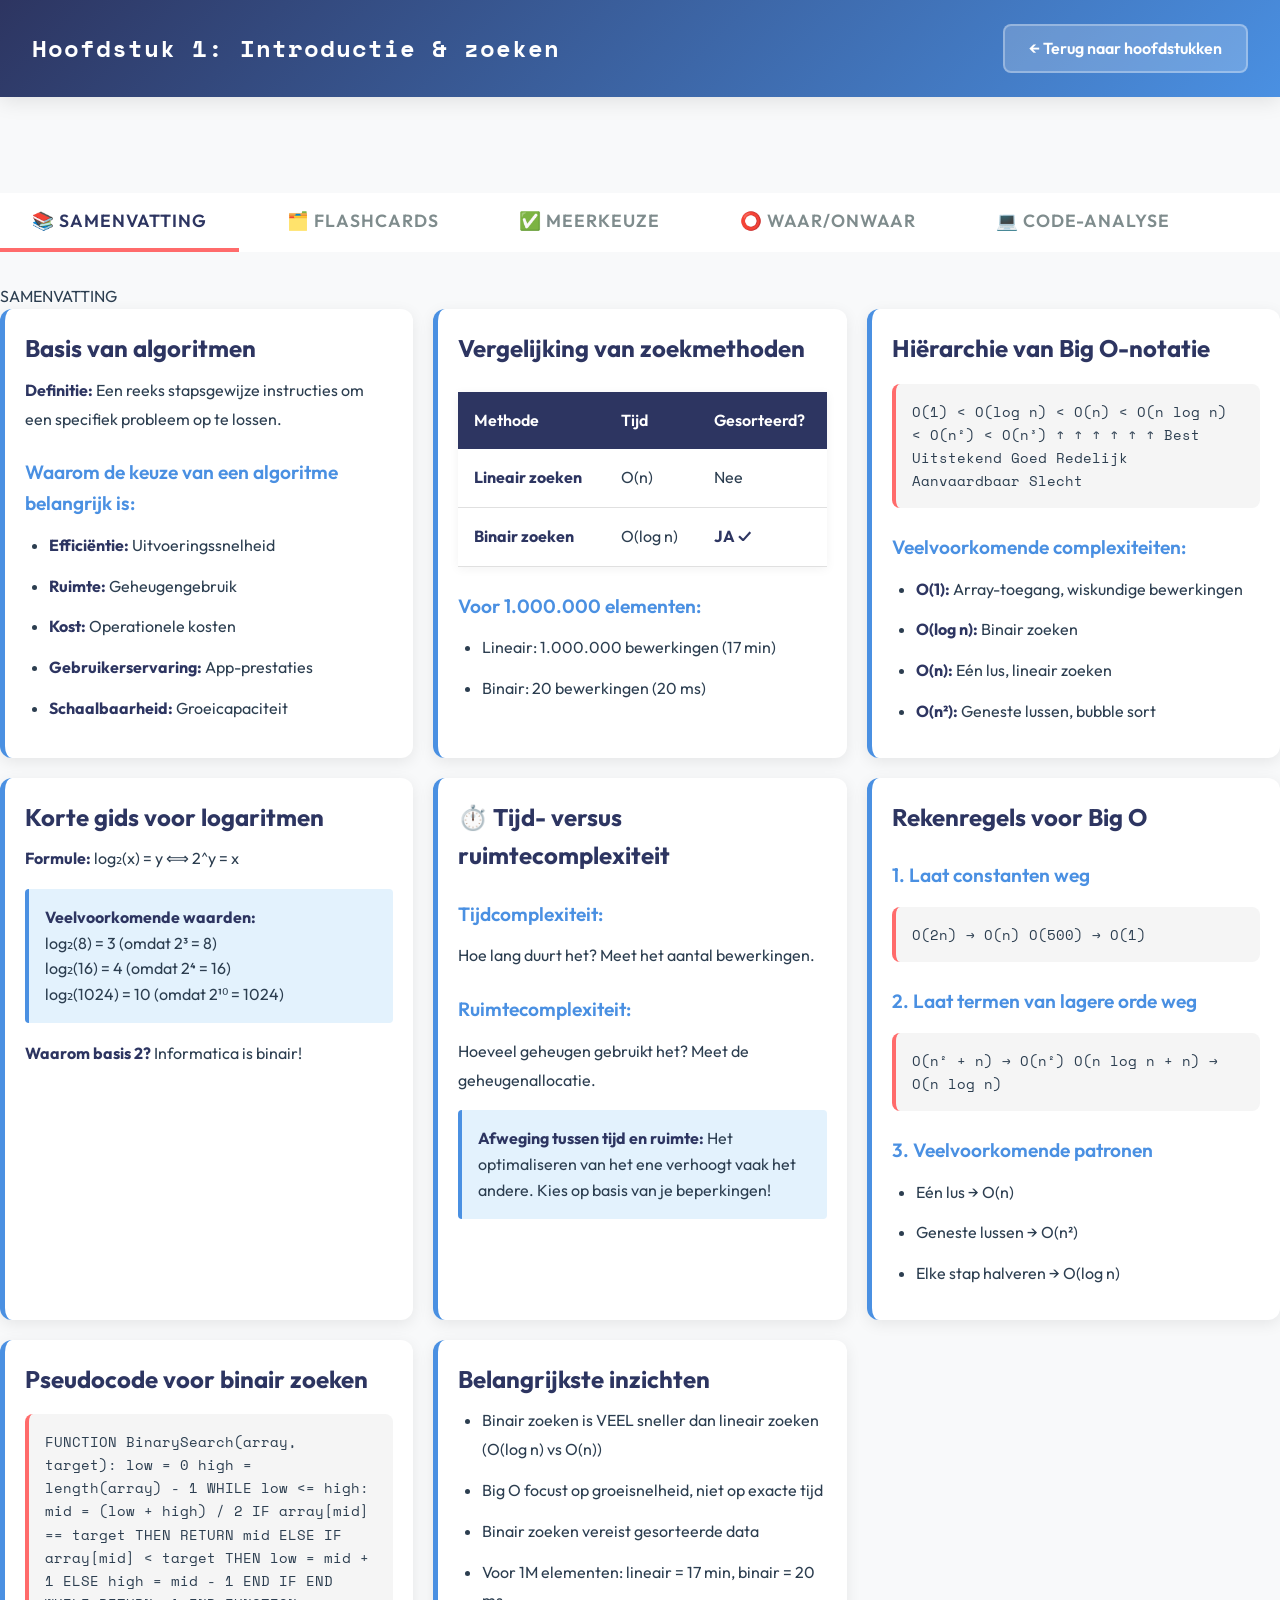
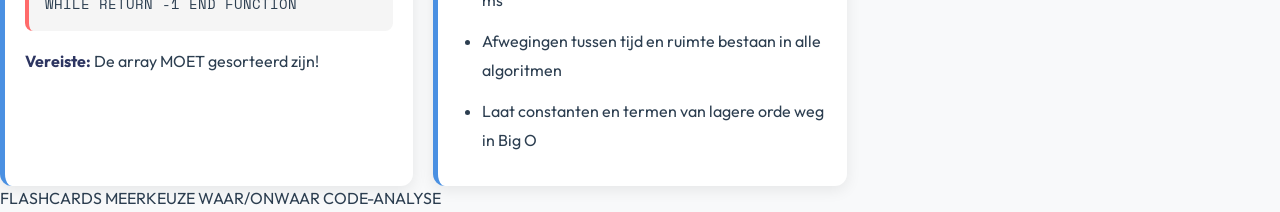
==== commit bad5e269: "fix" ====
--- a/chapter1.html
+++ b/chapter1.html
@@ -1,11 +1,12 @@
 <!DOCTYPE html>
+
 <html lang="nl">
 <head>
-    <meta charset="UTF-8">
-    <meta name="viewport" content="width=device-width, initial-scale=1.0">
-    <title>Chapter 1: Introduction & Searching - Programming Advanced</title>
-    <link href="https://fonts.googleapis.com/css2?family=Space+Mono:wght@400;700&family=Outfit:wght@300;400;600;800&display=swap" rel="stylesheet">
-    <style>
+<meta charset="utf-8"/>
+<meta content="width=device-width, initial-scale=1.0" name="viewport"/>
+<title>Hoofdstuk 1: Introductie &amp; zoeken - Programming Advanced</title>
+<link href="https://fonts.googleapis.com/css2?family=Space+Mono:wght@400;700&amp;family=Outfit:wght@300;400;600;800&amp;display=swap" rel="stylesheet"/>
+<style>
         * {
             margin: 0;
             padding: 0;
@@ -472,163 +473,60 @@
         }
     
 
-        /* Mobielvriendelijke navigatie */
-        .menu-toggle {
-            display: none;
-            align-items: center;
-            justify-content: center;
-            width: 44px;
-            height: 44px;
-            border: 2px solid rgba(255, 255, 255, 0.35);
-            border-radius: 10px;
-            background: rgba(255, 255, 255, 0.18);
-            color: white;
-            font-size: 1.6rem;
-            font-weight: 700;
-            cursor: pointer;
-            transition: all 0.25s ease;
-        }
-
-        .menu-toggle:hover,
-        .menu-toggle:focus-visible {
-            background: rgba(255, 255, 255, 0.3);
-            outline: none;
-        }
-
-        .mobile-menu {
-            display: none;
-            max-width: 1400px;
-            margin: 1rem auto 0;
-            background: rgba(255, 255, 255, 0.98);
-            border-radius: 16px;
-            box-shadow: 0 14px 36px rgba(0, 0, 0, 0.18);
-            overflow: hidden;
-        }
-
-        .mobile-menu.open {
-            display: grid;
-            grid-template-columns: repeat(auto-fit, minmax(220px, 1fr));
-            gap: 0.25rem;
-            padding: 0.75rem;
-            animation: slideDown 0.2s ease;
-        }
-
-        .mobile-menu a {
-            color: var(--primary);
-            text-decoration: none;
-            font-weight: 700;
-            padding: 0.9rem 1rem;
-            border-radius: 10px;
-            transition: background 0.2s ease, transform 0.2s ease;
-        }
-
-        .mobile-menu a:hover,
-        .mobile-menu a:focus-visible,
-        .mobile-menu a.current {
-            background: #eef5ff;
-            outline: none;
-        }
-
-        .mobile-menu a.current {
-            color: var(--secondary);
-        }
-
-        @media (max-width: 768px) {
-            .navbar {
-                padding: 0.8rem 1rem;
-            }
-
-            .navbar-content {
-                gap: 0.75rem;
-            }
-
-            .chapter-header {
-                font-size: 1rem !important;
-                line-height: 1.25;
-                max-width: calc(100vw - 90px);
-            }
-
-            .back-button {
-                display: none;
-            }
-
-            .menu-toggle {
-                display: inline-flex;
-                flex: 0 0 auto;
-            }
-
-            .mobile-menu.open {
-                grid-template-columns: 1fr;
-                max-height: calc(100vh - 82px);
-                overflow-y: auto;
-            }
-
-            .container {
-                padding-left: 1rem !important;
-                padding-right: 1rem !important;
-            }
-
-            .summary-grid {
-                grid-template-columns: 1fr !important;
-                gap: 1rem;
-            }
-
-            .summary-card,
-            .quiz-section,
-            .quiz-question {
-                padding: 1rem !important;
-            }
-
-            .section-tabs {
-                top: 68px !important;
-                overflow-x: auto;
-                flex-wrap: nowrap !important;
-                gap: 0.4rem !important;
-                padding: 0.55rem 0.25rem !important;
-                -webkit-overflow-scrolling: touch;
-                scrollbar-width: thin;
-            }
-
-            .section-tab {
-                flex: 0 0 auto;
-                white-space: nowrap;
-                padding: 0.7rem 0.85rem !important;
-                font-size: 0.8rem !important;
-                letter-spacing: 0 !important;
-            }
-
-            .comparison-table {
-                display: block;
-                overflow-x: auto;
-                white-space: nowrap;
-                -webkit-overflow-scrolling: touch;
-            }
-
-            .code-block {
-                font-size: 0.78rem !important;
-                overflow-x: auto;
-            }
-
-            .option-label {
-                align-items: flex-start;
-                gap: 0.5rem;
-            }
-
-            .option-label input[type="radio"] {
-                flex: 0 0 auto;
-                margin-top: 0.2rem;
-            }
+        /* Mobiele hoofdstuknavigatie */
+        .menu-toggle { display: none; align-items: center; justify-content: center; gap: .45rem; min-width: 44px; height: 42px; padding: 0 .8rem; border: 2px solid rgba(255,255,255,.35); border-radius: 10px; background: rgba(255,255,255,.18); color: white; font-weight: 700; cursor: pointer; transition: all .25s ease; }
+        .menu-toggle:hover, .menu-toggle:focus-visible { background: rgba(255,255,255,.3); outline: none; }
+        .menu-icon { font-size: 1.25rem; line-height: 1; }
+        .menu-label { font-size: .95rem; font-weight: 700; }
+        .mobile-menu { display: none; max-width: 1400px; margin: 1rem auto 0; background: rgba(255,255,255,.98); border-radius: 16px; box-shadow: 0 14px 36px rgba(0,0,0,.18); overflow: hidden; }
+        .mobile-menu.open { display: grid; grid-template-columns: repeat(auto-fit, minmax(220px, 1fr)); gap: .25rem; padding: .75rem; animation: slideDown .2s ease; }
+        .mobile-menu a { color: var(--primary); text-decoration: none; font-weight: 700; padding: .9rem 1rem; border-radius: 10px; transition: background .2s ease; }
+        .mobile-menu a:hover, .mobile-menu a:focus-visible, .mobile-menu a.current { background: #eef5ff; outline: none; }
+        .mobile-menu a.current { color: var(--secondary); }
+        body.menu-open { overflow: hidden; }
+
+        @media (max-width: 900px) {
+            .navbar { padding: .75rem 1rem !important; }
+            .navbar-content { display: grid !important; grid-template-columns: minmax(0, 1fr) auto; align-items: center; gap: .75rem; }
+            .chapter-header { font-size: .95rem !important; line-height: 1.3 !important; max-width: none !important; white-space: nowrap; overflow: hidden; text-overflow: ellipsis; }
+            .back-button { display: none !important; }
+            .menu-toggle { display: inline-flex !important; }
+            .mobile-menu-backdrop { position: fixed; inset: 0; background: rgba(22,29,37,.42); opacity: 0; pointer-events: none; transition: opacity .25s ease; z-index: 140; }
+            body.menu-open .mobile-menu-backdrop { opacity: 1; pointer-events: auto; }
+            .mobile-menu { display: block !important; position: fixed; top: 0; right: 0; bottom: 0; width: min(86vw, 340px); height: 100vh; margin: 0 !important; padding: 4.75rem .9rem 1rem !important; border-radius: 18px 0 0 18px; box-shadow: -10px 0 32px rgba(0,0,0,.18); background: rgba(255,255,255,.99); overflow-y: auto; transform: translateX(100%); transition: transform .25s ease; z-index: 150; }
+            .mobile-menu.open { display: block !important; transform: translateX(0); }
+            .mobile-menu a { display: block; padding: .9rem 1rem; margin-bottom: .35rem; border-radius: 12px; }
+            .container { padding: 1rem !important; }
+            .section-tabs { top: 64px !important; margin: 0 -1rem 1rem !important; padding: .7rem 1rem !important; border-bottom: none !important; box-shadow: 0 2px 12px rgba(0,0,0,.04); background: rgba(255,255,255,.96) !important; backdrop-filter: blur(8px); gap: .5rem !important; flex-wrap: nowrap !important; overflow-x: auto; -webkit-overflow-scrolling: touch; scrollbar-width: none; }
+            .section-tabs::-webkit-scrollbar { display: none; }
+            .section-tab { flex: 0 0 auto; white-space: nowrap; padding: .7rem .95rem !important; font-size: .86rem !important; letter-spacing: 0 !important; text-transform: none !important; border: 1px solid #e2e8f0 !important; border-bottom: none !important; border-radius: 999px !important; background: #f3f6fb !important; color: var(--primary) !important; }
+            .section-tab.active { background: var(--primary) !important; color: white !important; border-color: var(--primary) !important; }
+            .summary-grid { grid-template-columns: 1fr !important; gap: 1rem !important; }
+            .summary-card, .quiz-section, .quiz-question { padding: 1rem !important; border-radius: 14px; }
+            .summary-card h3 { font-size: 1.3rem !important; }
+            .comparison-table, table { display: block; overflow-x: auto; white-space: nowrap; border-radius: 12px; }
+            th, td, .comparison-table th, .comparison-table td { padding: .8rem !important; }
+            .code-block { font-size: .78rem !important; padding: .85rem !important; overflow-x: auto; }
+            .flashcard-question, .flashcard-answer { padding: 1rem !important; }
+            .option-label { padding: .9rem !important; align-items: flex-start !important; }
+        }
+        @media (max-width: 480px) {
+            .chapter-header { font-size: .88rem !important; }
+            .menu-label { display: none; }
+            .menu-toggle { padding: 0 .7rem; }
+            .container { padding: .85rem !important; }
+            .section-tabs { top: 60px !important; margin: 0 -.85rem 1rem !important; padding: .65rem .85rem !important; }
+            .section-tab { font-size: .82rem !important; padding: .65rem .85rem !important; }
         }
 
     </style>
 </head>
 <body>
-    <nav class="navbar">
-        <div class="navbar-content">
-            <div class="chapter-header">Chapter 1: Introduction & Searching</div>
-            <button class="menu-toggle" type="button" aria-label="Menu openen" aria-expanded="false" aria-controls="mobile-menu">☰</button>
-            <a href="index.html" class="back-button">← Back to Chapters</a>
-        </div>
+<nav class="navbar">
+<div class="navbar-content">
+<div class="chapter-header">Hoofdstuk 1: Introductie &amp; zoeken</div>
+<a class="back-button" href="index.html">← Terug naar hoofdstukken</a>
+</div>
         <div id="mobile-menu" class="mobile-menu" aria-label="Hoofdstuknavigatie">
             <a href="index.html">🏠 Overzicht</a>
             <a href="chapter1.html" class="current">01 Introductie & zoeken</a>
@@ -646,138 +544,119 @@
             <a href="chapter13.html">13 Cursusherhaling</a>
         </div>
     </nav>
-
-    <div class="container">
-        </div>
-
-        <div class="section-tabs" style="position: sticky; top: 80px; z-index: 90; background: white; padding-top: 0; padding-bottom: 0; margin-top: 0;">
-            <button class="section-tab active" onclick="switchSection('summary')">📚 Summary</button>
-            <button class="section-tab" onclick="switchSection('flashcards')">🗂️ Flashcards</button>
-            <button class="section-tab" onclick="switchSection('multiple-choice')">✅ Multiple Choice</button>
-            <button class="section-tab" onclick="switchSection('true-false')">⭕ True/False</button>
-            <button class="section-tab" onclick="switchSection('code-analysis')">💻 Code Analysis</button>
-        </div>
-
-        <!-- SUMMARY SECTION -->
-        <div id="summary" class="section-content active">
-            <div class="summary-grid">
-                <div class="summary-card">
-                    <h3> Algorithms Fundamentals</h3>
-                    <p><strong>Definition:</strong> A set of step-by-step instructions to solve a specific problem.</p>
-                    
-                    <h4>Why Algorithm Choice Matters:</h4>
-                    <ul>
-                        <li><strong>Efficiency:</strong> Speed of execution</li>
-                        <li><strong>Space:</strong> Memory usage</li>
-                        <li><strong>Cost:</strong> Operational expenses</li>
-                        <li><strong>User Experience:</strong> App performance</li>
-                        <li><strong>Scalability:</strong> Growth capability</li>
-                    </ul>
-                </div>
-
-                <div class="summary-card">
-                    <h3> Search Methods Comparison</h3>
-                    <table class="comparison-table">
-                        <tr>
-                            <th>Method</th>
-                            <th>Time</th>
-                            <th>Sorted?</th>
-                        </tr>
-                        <tr>
-                            <td><strong>Linear Search</strong></td>
-                            <td>O(n)</td>
-                            <td>No</td>
-                        </tr>
-                        <tr>
-                            <td><strong>Binary Search</strong></td>
-                            <td>O(log n)</td>
-                            <td><strong>YES ✓</strong></td>
-                        </tr>
-                    </table>
-                    
-                    <h4>For 1,000,000 elements:</h4>
-                    <ul>
-                        <li>Linear: 1,000,000 operations (17 min)</li>
-                        <li>Binary: 20 operations (20 ms)</li>
-                    </ul>
-                </div>
-
-                <div class="summary-card">
-                    <h3> Big O Notation Hierarchy</h3>
-                    <div class="code-block">
-O(1) < O(log n) < O(n) < O(n log n) < O(n²) < O(n³)
+    <div id="mobile-menu-backdrop" class="mobile-menu-backdrop"></div>
+<div class="container">
+</div>
+<div class="section-tabs" style="position: sticky; top: 80px; z-index: 90; background: white; padding-top: 0; padding-bottom: 0; margin-top: 0;">
+<button class="section-tab active" onclick="switchSection('summary')">📚 Samenvatting</button>
+<button class="section-tab" onclick="switchSection('flashcards')">🗂️ Flashcards</button>
+<button class="section-tab" onclick="switchSection('multiple-choice')">✅ Meerkeuze</button>
+<button class="section-tab" onclick="switchSection('true-false')">⭕ Waar/Onwaar</button>
+<button class="section-tab" onclick="switchSection('code-analysis')">💻 Code-analyse</button>
+</div>
+ SAMENVATTING 
+<div class="section-content active" id="summary">
+<div class="summary-grid">
+<div class="summary-card">
+<h3> Basis van algoritmen</h3>
+<p><strong>Definitie:</strong> Een reeks stapsgewijze instructies om een specifiek probleem op te lossen.</p>
+<h4>Waarom de keuze van een algoritme belangrijk is:</h4>
+<ul>
+<li><strong>Efficiëntie:</strong> Uitvoeringssnelheid</li>
+<li><strong>Ruimte:</strong> Geheugengebruik</li>
+<li><strong>Kost:</strong> Operationele kosten</li>
+<li><strong>Gebruikerservaring:</strong> App-prestaties</li>
+<li><strong>Schaalbaarheid:</strong> Groeicapaciteit</li>
+</ul>
+</div>
+<div class="summary-card">
+<h3> Vergelijking van zoekmethoden</h3>
+<table class="comparison-table">
+<tr>
+<th>Methode</th>
+<th>Tijd</th>
+<th>Gesorteerd?</th>
+</tr>
+<tr>
+<td><strong>Lineair zoeken</strong></td>
+<td>O(n)</td>
+<td>Nee</td>
+</tr>
+<tr>
+<td><strong>Binair zoeken</strong></td>
+<td>O(log n)</td>
+<td><strong>JA ✓</strong></td>
+</tr>
+</table>
+<h4>Voor 1.000.000 elementen:</h4>
+<ul>
+<li>Lineair: 1.000.000 bewerkingen (17 min)</li>
+<li>Binair: 20 bewerkingen (20 ms)</li>
+</ul>
+</div>
+<div class="summary-card">
+<h3> Hiërarchie van Big O-notatie</h3>
+<div class="code-block">
+O(1) &lt; O(log n) &lt; O(n) &lt; O(n log n) &lt; O(n²) &lt; O(n³)
  ↑       ↑         ↑         ↑           ↑        ↑
-Best  Excellent   Good    Decent    Acceptable  Bad
+Best  Uitstekend  Goed    Redelijk  Aanvaardbaar Slecht
                     </div>
-                    
-                    <h4>Common Complexities:</h4>
-                    <ul>
-                        <li><strong>O(1):</strong> Array access, math operations</li>
-                        <li><strong>O(log n):</strong> Binary search</li>
-                        <li><strong>O(n):</strong> Single loop, linear search</li>
-                        <li><strong>O(n²):</strong> Nested loops, bubble sort</li>
-                    </ul>
-                </div>
-
-                <div class="summary-card">
-                    <h3> Logarithms Quick Guide</h3>
-                    <p><strong>Formula:</strong> log₂(x) = y ⟺ 2^y = x</p>
-                    
-                    <div class="highlight-box">
-                        <strong>Common Values:</strong><br>
-                        log₂(8) = 3 (because 2³ = 8)<br>
-                        log₂(16) = 4 (because 2⁴ = 16)<br>
-                        log₂(1024) = 10 (because 2¹⁰ = 1024)
+<h4>Veelvoorkomende complexiteiten:</h4>
+<ul>
+<li><strong>O(1):</strong> Array-toegang, wiskundige bewerkingen</li>
+<li><strong>O(log n):</strong> Binair zoeken</li>
+<li><strong>O(n):</strong> Eén lus, lineair zoeken</li>
+<li><strong>O(n²):</strong> Geneste lussen, bubble sort</li>
+</ul>
+</div>
+<div class="summary-card">
+<h3> Korte gids voor logaritmen</h3>
+<p><strong>Formule:</strong> log₂(x) = y ⟺ 2^y = x</p>
+<div class="highlight-box">
+<strong>Veelvoorkomende waarden:</strong><br/>
+                        log₂(8) = 3 (omdat 2³ = 8)<br/>
+                        log₂(16) = 4 (omdat 2⁴ = 16)<br/>
+                        log₂(1024) = 10 (omdat 2¹⁰ = 1024)
                     </div>
-                    
-                    <p><strong>Why base 2?</strong> Computer science is binary!</p>
-                </div>
-
-                <div class="summary-card">
-                    <h3>⏱️ Time vs Space Complexity</h3>
-                    
-                    <h4>Time Complexity:</h4>
-                    <p>How long does it take? Measures number of operations.</p>
-                    
-                    <h4>Space Complexity:</h4>
-                    <p>How much memory does it use? Measures memory allocation.</p>
-                    
-                    <div class="highlight-box">
-                        <strong>Time-Space Tradeoff:</strong> Optimizing one often increases the other. Choose based on your constraints!
+<p><strong>Waarom basis 2?</strong> Informatica is binair!</p>
+</div>
+<div class="summary-card">
+<h3>⏱️ Tijd- versus ruimtecomplexiteit</h3>
+<h4>Tijdcomplexiteit:</h4>
+<p>Hoe lang duurt het? Meet het aantal bewerkingen.</p>
+<h4>Ruimtecomplexiteit:</h4>
+<p>Hoeveel geheugen gebruikt het? Meet de geheugenallocatie.</p>
+<div class="highlight-box">
+<strong>Afweging tussen tijd en ruimte:</strong> Het optimaliseren van het ene verhoogt vaak het andere. Kies op basis van je beperkingen!
                     </div>
-                </div>
-
-                <div class="summary-card">
-                    <h3> Big O Calculation Rules</h3>
-                    
-                    <h4>1. Drop Constants</h4>
-                    <div class="code-block">O(2n) → O(n)
+</div>
+<div class="summary-card">
+<h3> Rekenregels voor Big O</h3>
+<h4>1. Laat constanten weg</h4>
+<div class="code-block">O(2n) → O(n)
 O(500) → O(1)</div>
-                    
-                    <h4>2. Drop Lower-Order Terms</h4>
-                    <div class="code-block">O(n² + n) → O(n²)
+<h4>2. Laat termen van lagere orde weg</h4>
+<div class="code-block">O(n² + n) → O(n²)
 O(n log n + n) → O(n log n)</div>
-                    
-                    <h4>3. Common Patterns</h4>
-                    <ul>
-                        <li>Single loop → O(n)</li>
-                        <li>Nested loops → O(n²)</li>
-                        <li>Halving each step → O(log n)</li>
-                    </ul>
-                </div>
-
-                <div class="summary-card">
-                    <h3> Binary Search Pseudocode</h3>
-                    <div class="code-block">FUNCTION BinarySearch(array, target):
+<h4>3. Veelvoorkomende patronen</h4>
+<ul>
+<li>Eén lus → O(n)</li>
+<li>Geneste lussen → O(n²)</li>
+<li>Elke stap halveren → O(log n)</li>
+</ul>
+</div>
+<div class="summary-card">
+<h3> Pseudocode voor binair zoeken</h3>
+<div class="code-block">FUNCTION BinarySearch(array, target):
   low = 0
   high = length(array) - 1
   
-  WHILE low <= high:
+  WHILE low &lt;= high:
     mid = (low + high) / 2
     
     IF array[mid] == target THEN
       RETURN mid
-    ELSE IF array[mid] < target THEN
+    ELSE IF array[mid] &lt; target THEN
       low = mid + 1
     ELSE
       high = mid - 1
@@ -786,739 +665,693 @@
   
   RETURN -1
 END FUNCTION</div>
-                    <p><strong>Requirement:</strong> Array MUST be sorted!</p>
-                </div>
-
-                <div class="summary-card">
-                    <h3> Key Takeaways</h3>
-                    <ul>
-                        <li>Binary search is MUCH faster than linear (O(log n) vs O(n))</li>
-                        <li>Big O focuses on growth rate, not exact time</li>
-                        <li>Binary search requires sorted data</li>
-                        <li>For 1M elements: Linear = 17 min, Binary = 20 ms</li>
-                        <li>Time-space tradeoffs exist in all algorithms</li>
-                        <li>Drop constants and lower-order terms in Big O</li>
-                    </ul>
-                </div>
-            </div>
-        </div>
-
-        <!-- FLASHCARDS SECTION -->
-        <div id="flashcards" class="section-content">
-            <div class="quiz-container">
-                <div class="quiz-section">
-                    <h3>📇 Flashcards - Click to Reveal Answer</h3>
-                    
-                    <div class="flashcard" onclick="toggleFlashcard(this)">
-                        <div class="flashcard-question">
-                            What is an algorithm?
+<p><strong>Vereiste:</strong> De array MOET gesorteerd zijn!</p>
+</div>
+<div class="summary-card">
+<h3> Belangrijkste inzichten</h3>
+<ul>
+<li>Binair zoeken is VEEL sneller dan lineair zoeken (O(log n) vs O(n))</li>
+<li>Big O focust op groeisnelheid, niet op exacte tijd</li>
+<li>Binair zoeken vereist gesorteerde data</li>
+<li>Voor 1M elementen: lineair = 17 min, binair = 20 ms</li>
+<li>Afwegingen tussen tijd en ruimte bestaan in alle algoritmen</li>
+<li>Laat constanten en termen van lagere orde weg in Big O</li>
+</ul>
+</div>
+</div>
+</div>
+ FLASHCARDS 
+<div class="section-content" id="flashcards">
+<div class="quiz-container">
+<div class="quiz-section">
+<h3>📇 Flashcards - Klik om het antwoord te tonen</h3>
+<div class="flashcard" onclick="toggleFlashcard(this)">
+<div class="flashcard-question">
+                            Wat is een algoritme?
                             <span>▼</span>
+</div>
+<div class="flashcard-answer">
+                            Een reeks stapsgewijze instructies om een specifiek probleem op te lossen
                         </div>
-                        <div class="flashcard-answer">
-                            A set of step-by-step instructions to solve a specific problem
+</div>
+<div class="flashcard" onclick="toggleFlashcard(this)">
+<div class="flashcard-question">
+                            Wat is de tijdcomplexiteit van binair zoeken?
+                            <span>▼</span>
+</div>
+<div class="flashcard-answer">
+                            O(log n) - logaritmische tijd
                         </div>
-                    </div>
-
-                    <div class="flashcard" onclick="toggleFlashcard(this)">
-                        <div class="flashcard-question">
-                            What is the time complexity of binary search?
+</div>
+<div class="flashcard" onclick="toggleFlashcard(this)">
+<div class="flashcard-question">
+                            Wat is de belangrijkste voorwaarde voor binair zoeken?
                             <span>▼</span>
+</div>
+<div class="flashcard-answer">
+                            De lijst MOET gesorteerd zijn
                         </div>
-                        <div class="flashcard-answer">
-                            O(log n) - logarithmic time
+</div>
+<div class="flashcard" onclick="toggleFlashcard(this)">
+<div class="flashcard-question">
+                            Waaraan is log₂(64) gelijk?
+                            <span>▼</span>
+</div>
+<div class="flashcard-answer">
+                            6 (omdat 2⁶ = 64)
                         </div>
-                    </div>
-
-                    <div class="flashcard" onclick="toggleFlashcard(this)">
-                        <div class="flashcard-question">
-                            What is the key precondition for binary search?
+</div>
+<div class="flashcard" onclick="toggleFlashcard(this)">
+<div class="flashcard-question">
+                            Wat is O(1)-complexiteit?
                             <span>▼</span>
+</div>
+<div class="flashcard-answer">
+                            Constante tijd - hangt niet af van de invoergrootte. Voorbeeld: array[0]
                         </div>
-                        <div class="flashcard-answer">
-                            The list MUST be sorted
+</div>
+<div class="flashcard" onclick="toggleFlashcard(this)">
+<div class="flashcard-question">
+                            Wat is de tijdcomplexiteit van het opvragen van een array-element via index?
+                            <span>▼</span>
+</div>
+<div class="flashcard-answer">
+                            O(1) - constante tijd
                         </div>
-                    </div>
-
-                    <div class="flashcard" onclick="toggleFlashcard(this)">
-                        <div class="flashcard-question">
-                            What does log₂(64) equal?
+</div>
+<div class="flashcard" onclick="toggleFlashcard(this)">
+<div class="flashcard-question">
+                            Tijdcomplexiteit van twee geneste for-lussen (0 tot n)?
                             <span>▼</span>
+</div>
+<div class="flashcard-answer">
+                            O(n²) - kwadratische tijd
                         </div>
-                        <div class="flashcard-answer">
-                            6 (because 2⁶ = 64)
+</div>
+<div class="flashcard" onclick="toggleFlashcard(this)">
+<div class="flashcard-question">
+                            Waarom gebruiken we logaritmen met basis 2 in informatica?
+                            <span>▼</span>
+</div>
+<div class="flashcard-answer">
+                            Alles in informatica is binair (basis 2)
                         </div>
-                    </div>
-
-                    <div class="flashcard" onclick="toggleFlashcard(this)">
-                        <div class="flashcard-question">
-                            What is O(1) complexity?
+</div>
+<div class="flashcard" onclick="toggleFlashcard(this)">
+<div class="flashcard-question">
+                            Wat is de afweging tussen tijd en ruimte?
                             <span>▼</span>
+</div>
+<div class="flashcard-answer">
+                            Het optimaliseren van het ene (tijd of ruimte) verhoogt vaak het andere
                         </div>
-                        <div class="flashcard-answer">
-                            Constant time - doesn't depend on input size. Example: array[0]
+</div>
+<div class="flashcard" onclick="toggleFlashcard(this)">
+<div class="flashcard-question">
+                            Vereenvoudig: O(5n² + 3n + 7)
+                            <span>▼</span>
+</div>
+<div class="flashcard-answer">
+                            O(n²) - laat constanten en termen van lagere orde weg
                         </div>
-                    </div>
-
-                    <div class="flashcard" onclick="toggleFlashcard(this)">
-                        <div class="flashcard-question">
-                            What is the time complexity of accessing an array element by index?
+</div>
+<div class="flashcard" onclick="toggleFlashcard(this)">
+<div class="flashcard-question">
+                            Hoeveel bewerkingen heeft binair zoeken nodig voor 1.000.000 elementen (slechtste geval)?
                             <span>▼</span>
+</div>
+<div class="flashcard-answer">
+                            Ongeveer 20 bewerkingen (log₂(1.000.000) ≈ 20)
                         </div>
-                        <div class="flashcard-answer">
-                            O(1) - constant time
+</div>
+<div class="flashcard" onclick="toggleFlashcard(this)">
+<div class="flashcard-question">
+                            Wat stelt Big O-notatie voor?
+                            <span>▼</span>
+</div>
+<div class="flashcard-answer">
+                            Een algemeen begrip van de complexiteit van een algoritme naarmate de invoergrootte groeit
                         </div>
-                    </div>
-
-                    <div class="flashcard" onclick="toggleFlashcard(this)">
-                        <div class="flashcard-question">
-                            Time complexity of two nested for loops (0 to n)?
+</div>
+<div class="flashcard" onclick="toggleFlashcard(this)">
+<div class="flashcard-question">
+                            Wat is ruimtecomplexiteit?
                             <span>▼</span>
+</div>
+<div class="flashcard-answer">
+                            De hoeveelheid geheugen die een algoritme gebruikt ten opzichte van de invoergrootte
                         </div>
-                        <div class="flashcard-answer">
-                            O(n²) - quadratic time
-                        </div>
-                    </div>
-
-                    <div class="flashcard" onclick="toggleFlashcard(this)">
-                        <div class="flashcard-question">
-                            Why do we use base 2 logarithms in computer science?
+</div>
+<div class="flashcard" onclick="toggleFlashcard(this)">
+<div class="flashcard-question">
+                            Rangschik van snelst naar traagst: O(n), O(1), O(log n), O(n²)
                             <span>▼</span>
-                        </div>
-                        <div class="flashcard-answer">
-                            Everything in computer science is binary (base 2)
-                        </div>
-                    </div>
-
-                    <div class="flashcard" onclick="toggleFlashcard(this)">
-                        <div class="flashcard-question">
-                            What is time-space tradeoff?
-                            <span>▼</span>
-                        </div>
-                        <div class="flashcard-answer">
-                            Optimizing one (time or space) often increases the other
-                        </div>
-                    </div>
-
-                    <div class="flashcard" onclick="toggleFlashcard(this)">
-                        <div class="flashcard-question">
-                            Simplify: O(5n² + 3n + 7)
-                            <span>▼</span>
-                        </div>
-                        <div class="flashcard-answer">
-                            O(n²) - drop constants and lower-order terms
-                        </div>
-                    </div>
-
-                    <div class="flashcard" onclick="toggleFlashcard(this)">
-                        <div class="flashcard-question">
-                            How many operations does binary search need for 1,000,000 elements (worst case)?
-                            <span>▼</span>
-                        </div>
-                        <div class="flashcard-answer">
-                            Approximately 20 operations (log₂(1,000,000) ≈ 20)
-                        </div>
-                    </div>
-
-                    <div class="flashcard" onclick="toggleFlashcard(this)">
-                        <div class="flashcard-question">
-                            What does Big O notation represent?
-                            <span>▼</span>
-                        </div>
-                        <div class="flashcard-answer">
-                            High-level understanding of algorithm's complexity as input size grows
-                        </div>
-                    </div>
-
-                    <div class="flashcard" onclick="toggleFlashcard(this)">
-                        <div class="flashcard-question">
-                            What is space complexity?
-                            <span>▼</span>
-                        </div>
-                        <div class="flashcard-answer">
-                            Amount of memory an algorithm uses relative to input size
-                        </div>
-                    </div>
-
-                    <div class="flashcard" onclick="toggleFlashcard(this)">
-                        <div class="flashcard-question">
-                            Order these from fastest to slowest: O(n), O(1), O(log n), O(n²)
-                            <span>▼</span>
-                        </div>
-                        <div class="flashcard-answer">
+</div>
+<div class="flashcard-answer">
                             O(1), O(log n), O(n), O(n²)
                         </div>
-                    </div>
-
-                    <div class="flashcard" onclick="toggleFlashcard(this)">
-                        <div class="flashcard-question">
-                            What is a logarithm?
+</div>
+<div class="flashcard" onclick="toggleFlashcard(this)">
+<div class="flashcard-question">
+                            Wat is een logaritme?
                             <span>▼</span>
+</div>
+<div class="flashcard-answer">
+                            De omgekeerde functie van machtsverheffen: log_b(x) = y ⟺ b^y = x
                         </div>
-                        <div class="flashcard-answer">
-                            The inverse function of exponentiation: log_b(x) = y ⟺ b^y = x
-                        </div>
-                    </div>
-                </div>
-            </div>
-        </div>
-
-        <!-- MULTIPLE CHOICE SECTION -->
-        <div id="multiple-choice" class="section-content">
-            <div class="quiz-container">
-                <div class="quiz-section">
-                    <h3>✅ Multiple Choice Quiz</h3>
-                    <form id="mcq-form">
-                        <div class="quiz-question">
-                            <div class="question-number">Question 1</div>
-                            <div class="question-text">What is the time complexity of binary search?</div>
-                            <div class="options">
-                                <label class="option-label">
-                                    <input type="radio" name="q1" value="0" required>
-                                    <span>O(1)</span>
-                                </label>
-                                <label class="option-label">
-                                    <input type="radio" name="q1" value="1" required>
-                                    <span>O(n)</span>
-                                </label>
-                                <label class="option-label">
-                                    <input type="radio" name="q1" value="2" required>
-                                    <span>O(log n)</span>
-                                </label>
-                                <label class="option-label">
-                                    <input type="radio" name="q1" value="3" required>
-                                    <span>O(n²)</span>
-                                </label>
-                            </div>
-                        </div>
-
-                        <div class="quiz-question">
-                            <div class="question-number">Question 2</div>
-                            <div class="question-text">Which search method requires the data to be sorted?</div>
-                            <div class="options">
-                                <label class="option-label">
-                                    <input type="radio" name="q2" value="0" required>
-                                    <span>Linear search</span>
-                                </label>
-                                <label class="option-label">
-                                    <input type="radio" name="q2" value="1" required>
-                                    <span>Binary search</span>
-                                </label>
-                                <label class="option-label">
-                                    <input type="radio" name="q2" value="2" required>
-                                    <span>Both</span>
-                                </label>
-                                <label class="option-label">
-                                    <input type="radio" name="q2" value="3" required>
-                                    <span>Neither</span>
-                                </label>
-                            </div>
-                        </div>
-
-                        <div class="quiz-question">
-                            <div class="question-number">Question 3</div>
-                            <div class="question-text">For an array of 1,000,000 elements, approximately how many comparisons does binary search need in the worst case?</div>
-                            <div class="options">
-                                <label class="option-label">
-                                    <input type="radio" name="q3" value="0" required>
-                                    <span>10</span>
-                                </label>
-                                <label class="option-label">
-                                    <input type="radio" name="q3" value="1" required>
-                                    <span>20</span>
-                                </label>
-                                <label class="option-label">
-                                    <input type="radio" name="q3" value="2" required>
-                                    <span>1,000</span>
-                                </label>
-                                <label class="option-label">
-                                    <input type="radio" name="q3" value="3" required>
-                                    <span>1,000,000</span>
-                                </label>
-                            </div>
-                        </div>
-
-                        <div class="quiz-question">
-                            <div class="question-number">Question 4</div>
-                            <div class="question-text">What is the time complexity of accessing an element in an array by its index?</div>
-                            <div class="options">
-                                <label class="option-label">
-                                    <input type="radio" name="q4" value="0" required>
-                                    <span>O(1)</span>
-                                </label>
-                                <label class="option-label">
-                                    <input type="radio" name="q4" value="1" required>
-                                    <span>O(n)</span>
-                                </label>
-                                <label class="option-label">
-                                    <input type="radio" name="q4" value="2" required>
-                                    <span>O(log n)</span>
-                                </label>
-                                <label class="option-label">
-                                    <input type="radio" name="q4" value="3" required>
-                                    <span>O(n²)</span>
-                                </label>
-                            </div>
-                        </div>
-
-                        <div class="quiz-question">
-                            <div class="question-number">Question 5</div>
-                            <div class="question-text">Two nested for loops, each iterating from 0 to n, have time complexity of:</div>
-                            <div class="options">
-                                <label class="option-label">
-                                    <input type="radio" name="q5" value="0" required>
-                                    <span>O(n)</span>
-                                </label>
-                                <label class="option-label">
-                                    <input type="radio" name="q5" value="1" required>
-                                    <span>O(log n)</span>
-                                </label>
-                                <label class="option-label">
-                                    <input type="radio" name="q5" value="2" required>
-                                    <span>O(n²)</span>
-                                </label>
-                                <label class="option-label">
-                                    <input type="radio" name="q5" value="3" required>
-                                    <span>O(2n)</span>
-                                </label>
-                            </div>
-                        </div>
-
-                        <div class="quiz-question">
-                            <div class="question-number">Question 6</div>
-                            <div class="question-text">What does log₂(64) equal?</div>
-                            <div class="options">
-                                <label class="option-label">
-                                    <input type="radio" name="q6" value="0" required>
-                                    <span>4</span>
-                                </label>
-                                <label class="option-label">
-                                    <input type="radio" name="q6" value="1" required>
-                                    <span>6</span>
-                                </label>
-                                <label class="option-label">
-                                    <input type="radio" name="q6" value="2" required>
-                                    <span>8</span>
-                                </label>
-                                <label class="option-label">
-                                    <input type="radio" name="q6" value="3" required>
-                                    <span>32</span>
-                                </label>
-                            </div>
-                        </div>
-
-                        <div class="quiz-question">
-                            <div class="question-number">Question 7</div>
-                            <div class="question-text">Which is the fastest time complexity?</div>
-                            <div class="options">
-                                <label class="option-label">
-                                    <input type="radio" name="q7" value="0" required>
-                                    <span>O(n log n)</span>
-                                </label>
-                                <label class="option-label">
-                                    <input type="radio" name="q7" value="1" required>
-                                    <span>O(n)</span>
-                                </label>
-                                <label class="option-label">
-                                    <input type="radio" name="q7" value="2" required>
-                                    <span>O(log n)</span>
-                                </label>
-                                <label class="option-label">
-                                    <input type="radio" name="q7" value="3" required>
-                                    <span>O(1)</span>
-                                </label>
-                            </div>
-                        </div>
-
-                        <div class="quiz-question">
-                            <div class="question-number">Question 8</div>
-                            <div class="question-text">Linear search has time complexity O(n). This means:</div>
-                            <div class="options">
-                                <label class="option-label">
-                                    <input type="radio" name="q8" value="0" required>
-                                    <span>It always takes n seconds</span>
-                                </label>
-                                <label class="option-label">
-                                    <input type="radio" name="q8" value="1" required>
-                                    <span>Runtime grows proportionally to input size</span>
-                                </label>
-                                <label class="option-label">
-                                    <input type="radio" name="q8" value="2" required>
-                                    <span>It's faster than O(log n)</span>
-                                </label>
-                                <label class="option-label">
-                                    <input type="radio" name="q8" value="3" required>
-                                    <span>It requires sorted data</span>
-                                </label>
-                            </div>
-                        </div>
-
-                        <div class="quiz-question">
-                            <div class="question-number">Question 9</div>
-                            <div class="question-text">What is space complexity?</div>
-                            <div class="options">
-                                <label class="option-label">
-                                    <input type="radio" name="q9" value="0" required>
-                                    <span>How long an algorithm takes</span>
-                                </label>
-                                <label class="option-label">
-                                    <input type="radio" name="q9" value="1" required>
-                                    <span>Amount of memory an algorithm uses</span>
-                                </label>
-                                <label class="option-label">
-                                    <input type="radio" name="q9" value="2" required>
-                                    <span>Number of lines of code</span>
-                                </label>
-                                <label class="option-label">
-                                    <input type="radio" name="q9" value="3" required>
-                                    <span>Size of the input</span>
-                                </label>
-                            </div>
-                        </div>
-
-                        <div class="quiz-question">
-                            <div class="question-number">Question 10</div>
-                            <div class="question-text">What is the simplified Big O of: O(5n² + 3n + 7)?</div>
-                            <div class="options">
-                                <label class="option-label">
-                                    <input type="radio" name="q10" value="0" required>
-                                    <span>O(5n²)</span>
-                                </label>
-                                <label class="option-label">
-                                    <input type="radio" name="q10" value="1" required>
-                                    <span>O(n²)</span>
-                                </label>
-                                <label class="option-label">
-                                    <input type="radio" name="q10" value="2" required>
-                                    <span>O(n)</span>
-                                </label>
-                                <label class="option-label">
-                                    <input type="radio" name="q10" value="3" required>
-                                    <span>O(8n²)</span>
-                                </label>
-                            </div>
-                        </div>
-
-                        <button type="submit" class="submit-quiz">Submit Quiz</button>
-                    </form>
-                    <div id="mcq-result"></div>
-                </div>
-            </div>
-        </div>
-
-        <!-- TRUE/FALSE SECTION -->
-        <div id="true-false" class="section-content">
-            <div class="quiz-container">
-                <div class="quiz-section">
-                    <h3>⭕ True or False Quiz</h3>
-                    <form id="tf-form">
-                        <div class="quiz-question">
-                            <div class="question-number">Question 1</div>
-                            <div class="question-text">Binary search works on both sorted and unsorted arrays.</div>
-                            <div class="options">
-                                <label class="option-label">
-                                    <input type="radio" name="tf1" value="0" required>
-                                    <span>True</span>
-                                </label>
-                                <label class="option-label">
-                                    <input type="radio" name="tf1" value="1" required>
-                                    <span>False</span>
-                                </label>
-                            </div>
-                        </div>
-
-                        <div class="quiz-question">
-                            <div class="question-number">Question 2</div>
-                            <div class="question-text">O(log n) is faster than O(n).</div>
-                            <div class="options">
-                                <label class="option-label">
-                                    <input type="radio" name="tf2" value="0" required>
-                                    <span>True</span>
-                                </label>
-                                <label class="option-label">
-                                    <input type="radio" name="tf2" value="1" required>
-                                    <span>False</span>
-                                </label>
-                            </div>
-                        </div>
-
-                        <div class="quiz-question">
-                            <div class="question-number">Question 3</div>
-                            <div class="question-text">Big O notation tells us the exact runtime in seconds.</div>
-                            <div class="options">
-                                <label class="option-label">
-                                    <input type="radio" name="tf3" value="0" required>
-                                    <span>True</span>
-                                </label>
-                                <label class="option-label">
-                                    <input type="radio" name="tf3" value="1" required>
-                                    <span>False</span>
-                                </label>
-                            </div>
-                        </div>
-
-                        <div class="quiz-question">
-                            <div class="question-number">Question 4</div>
-                            <div class="question-text">Accessing an array element by index is O(1).</div>
-                            <div class="options">
-                                <label class="option-label">
-                                    <input type="radio" name="tf4" value="0" required>
-                                    <span>True</span>
-                                </label>
-                                <label class="option-label">
-                                    <input type="radio" name="tf4" value="1" required>
-                                    <span>False</span>
-                                </label>
-                            </div>
-                        </div>
-
-                        <div class="quiz-question">
-                            <div class="question-number">Question 5</div>
-                            <div class="question-text">Space complexity measures how much memory an algorithm uses.</div>
-                            <div class="options">
-                                <label class="option-label">
-                                    <input type="radio" name="tf5" value="0" required>
-                                    <span>True</span>
-                                </label>
-                                <label class="option-label">
-                                    <input type="radio" name="tf5" value="1" required>
-                                    <span>False</span>
-                                </label>
-                            </div>
-                        </div>
-
-                        <div class="quiz-question">
-                            <div class="question-number">Question 6</div>
-                            <div class="question-text">Nested loops always result in O(n²) complexity.</div>
-                            <div class="options">
-                                <label class="option-label">
-                                    <input type="radio" name="tf6" value="0" required>
-                                    <span>True</span>
-                                </label>
-                                <label class="option-label">
-                                    <input type="radio" name="tf6" value="1" required>
-                                    <span>False</span>
-                                </label>
-                            </div>
-                        </div>
-
-                        <div class="quiz-question">
-                            <div class="question-number">Question 7</div>
-                            <div class="question-text">log₂(16) = 4</div>
-                            <div class="options">
-                                <label class="option-label">
-                                    <input type="radio" name="tf7" value="0" required>
-                                    <span>True</span>
-                                </label>
-                                <label class="option-label">
-                                    <input type="radio" name="tf7" value="1" required>
-                                    <span>False</span>
-                                </label>
-                            </div>
-                        </div>
-
-                        <div class="quiz-question">
-                            <div class="question-number">Question 8</div>
-                            <div class="question-text">The brute force method tries every possibility.</div>
-                            <div class="options">
-                                <label class="option-label">
-                                    <input type="radio" name="tf8" value="0" required>
-                                    <span>True</span>
-                                </label>
-                                <label class="option-label">
-                                    <input type="radio" name="tf8" value="1" required>
-                                    <span>False</span>
-                                </label>
-                            </div>
-                        </div>
-
-                        <div class="quiz-question">
-                            <div class="question-number">Question 9</div>
-                            <div class="question-text">Dropping constants in Big O means O(5n) becomes O(n).</div>
-                            <div class="options">
-                                <label class="option-label">
-                                    <input type="radio" name="tf9" value="0" required>
-                                    <span>True</span>
-                                </label>
-                                <label class="option-label">
-                                    <input type="radio" name="tf9" value="1" required>
-                                    <span>False</span>
-                                </label>
-                            </div>
-                        </div>
-
-                        <div class="quiz-question">
-                            <div class="question-number">Question 10</div>
-                            <div class="question-text">For 1000 elements, linear search worst case needs 1000 operations.</div>
-                            <div class="options">
-                                <label class="option-label">
-                                    <input type="radio" name="tf10" value="0" required>
-                                    <span>True</span>
-                                </label>
-                                <label class="option-label">
-                                    <input type="radio" name="tf10" value="1" required>
-                                    <span>False</span>
-                                </label>
-                            </div>
-                        </div>
-
-                        <button type="submit" class="submit-quiz">Submit Quiz</button>
-                    </form>
-                    <div id="tf-result"></div>
-                </div>
-            </div>
-        </div>
-
-        <!-- CODE ANALYSIS SECTION -->
-        <div id="code-analysis" class="section-content">
-            <div class="quiz-container">
-                <div class="quiz-section">
-                    <h3>💻 Code Analysis Quiz</h3>
-                    <form id="code-form">
-                        <div class="quiz-question">
-                            <div class="question-number">Question 1</div>
-                            <div class="question-text">What is the time complexity of this code?</div>
-                            <div class="code-block">int max = array[0];
-for (int i = 1; i < n; i++) {
-    if (array[i] > max) {
+</div>
+</div>
+</div>
+</div>
+ MEERKEUZE 
+<div class="section-content" id="multiple-choice">
+<div class="quiz-container">
+<div class="quiz-section">
+<h3>✅ Meerkeuzequiz</h3>
+<form id="mcq-form">
+<div class="quiz-question">
+<div class="question-number">Vraag 1</div>
+<div class="question-text">Wat is de tijdcomplexiteit van binair zoeken?</div>
+<div class="options">
+<label class="option-label">
+<input name="q1" required="" type="radio" value="0"/>
+<span>O(1)</span>
+</label>
+<label class="option-label">
+<input name="q1" required="" type="radio" value="1"/>
+<span>O(n)</span>
+</label>
+<label class="option-label">
+<input name="q1" required="" type="radio" value="2"/>
+<span>O(log n)</span>
+</label>
+<label class="option-label">
+<input name="q1" required="" type="radio" value="3"/>
+<span>O(n²)</span>
+</label>
+</div>
+</div>
+<div class="quiz-question">
+<div class="question-number">Vraag 2</div>
+<div class="question-text">Welke zoeken methode requires de data naar zijn gesorteerd?</div>
+<div class="options">
+<label class="option-label">
+<input name="q2" required="" type="radio" value="0"/>
+<span>Lineair zoeken</span>
+</label>
+<label class="option-label">
+<input name="q2" required="" type="radio" value="1"/>
+<span>Binair zoeken</span>
+</label>
+<label class="option-label">
+<input name="q2" required="" type="radio" value="2"/>
+<span>Beide</span>
+</label>
+<label class="option-label">
+<input name="q2" required="" type="radio" value="3"/>
+<span>Geen van beide</span>
+</label>
+</div>
+</div>
+<div class="quiz-question">
+<div class="question-number">Vraag 3</div>
+<div class="question-text">Voor een array of 1,000,000 elementen, approximately hoe many comparisons doet binary zoeken need in de slechtste geval?</div>
+<div class="options">
+<label class="option-label">
+<input name="q3" required="" type="radio" value="0"/>
+<span>10</span>
+</label>
+<label class="option-label">
+<input name="q3" required="" type="radio" value="1"/>
+<span>20</span>
+</label>
+<label class="option-label">
+<input name="q3" required="" type="radio" value="2"/>
+<span>1,000</span>
+</label>
+<label class="option-label">
+<input name="q3" required="" type="radio" value="3"/>
+<span>1,000,000</span>
+</label>
+</div>
+</div>
+<div class="quiz-question">
+<div class="question-number">Vraag 4</div>
+<div class="question-text">Wat is de tijdcomplexiteit of accessing een element in een array door zijn index?</div>
+<div class="options">
+<label class="option-label">
+<input name="q4" required="" type="radio" value="0"/>
+<span>O(1)</span>
+</label>
+<label class="option-label">
+<input name="q4" required="" type="radio" value="1"/>
+<span>O(n)</span>
+</label>
+<label class="option-label">
+<input name="q4" required="" type="radio" value="2"/>
+<span>O(log n)</span>
+</label>
+<label class="option-label">
+<input name="q4" required="" type="radio" value="3"/>
+<span>O(n²)</span>
+</label>
+</div>
+</div>
+<div class="quiz-question">
+<div class="question-number">Vraag 5</div>
+<div class="question-text">Two geneste voor lussen, elke iterating van 0 naar n, have tijdcomplexiteit of:</div>
+<div class="options">
+<label class="option-label">
+<input name="q5" required="" type="radio" value="0"/>
+<span>O(n)</span>
+</label>
+<label class="option-label">
+<input name="q5" required="" type="radio" value="1"/>
+<span>O(log n)</span>
+</label>
+<label class="option-label">
+<input name="q5" required="" type="radio" value="2"/>
+<span>O(n²)</span>
+</label>
+<label class="option-label">
+<input name="q5" required="" type="radio" value="3"/>
+<span>O(2n)</span>
+</label>
+</div>
+</div>
+<div class="quiz-question">
+<div class="question-number">Vraag 6</div>
+<div class="question-text">Waaraan is log₂(64) gelijk?</div>
+<div class="options">
+<label class="option-label">
+<input name="q6" required="" type="radio" value="0"/>
+<span>4</span>
+</label>
+<label class="option-label">
+<input name="q6" required="" type="radio" value="1"/>
+<span>6</span>
+</label>
+<label class="option-label">
+<input name="q6" required="" type="radio" value="2"/>
+<span>8</span>
+</label>
+<label class="option-label">
+<input name="q6" required="" type="radio" value="3"/>
+<span>32</span>
+</label>
+</div>
+</div>
+<div class="quiz-question">
+<div class="question-number">Vraag 7</div>
+<div class="question-text">Welke is de fastest tijdcomplexiteit?</div>
+<div class="options">
+<label class="option-label">
+<input name="q7" required="" type="radio" value="0"/>
+<span>O(n log n)</span>
+</label>
+<label class="option-label">
+<input name="q7" required="" type="radio" value="1"/>
+<span>O(n)</span>
+</label>
+<label class="option-label">
+<input name="q7" required="" type="radio" value="2"/>
+<span>O(log n)</span>
+</label>
+<label class="option-label">
+<input name="q7" required="" type="radio" value="3"/>
+<span>O(1)</span>
+</label>
+</div>
+</div>
+<div class="quiz-question">
+<div class="question-number">Vraag 8</div>
+<div class="question-text">Linear search has time complexity O(n). This means:</div>
+<div class="options">
+<label class="option-label">
+<input name="q8" required="" type="radio" value="0"/>
+<span>Het altijd takes n seconds</span>
+</label>
+<label class="option-label">
+<input name="q8" required="" type="radio" value="1"/>
+<span>Runtime grows proportionally naar invoer grootte</span>
+</label>
+<label class="option-label">
+<input name="q8" required="" type="radio" value="2"/>
+<span>It's faster than O(log n)</span>
+</label>
+<label class="option-label">
+<input name="q8" required="" type="radio" value="3"/>
+<span>Het requires gesorteerd data</span>
+</label>
+</div>
+</div>
+<div class="quiz-question">
+<div class="question-number">Vraag 9</div>
+<div class="question-text">Wat is ruimtecomplexiteit?</div>
+<div class="options">
+<label class="option-label">
+<input name="q9" required="" type="radio" value="0"/>
+<span>Hoe long een algoritme takes</span>
+</label>
+<label class="option-label">
+<input name="q9" required="" type="radio" value="1"/>
+<span>Amount of geheugen een algoritme gebruikt</span>
+</label>
+<label class="option-label">
+<input name="q9" required="" type="radio" value="2"/>
+<span>Number of lines of code</span>
+</label>
+<label class="option-label">
+<input name="q9" required="" type="radio" value="3"/>
+<span>Grootte of de invoer</span>
+</label>
+</div>
+</div>
+<div class="quiz-question">
+<div class="question-number">Vraag 10</div>
+<div class="question-text">What is the simplified Big O of: O(5n² + 3n + 7)?</div>
+<div class="options">
+<label class="option-label">
+<input name="q10" required="" type="radio" value="0"/>
+<span>O(5n²)</span>
+</label>
+<label class="option-label">
+<input name="q10" required="" type="radio" value="1"/>
+<span>O(n²)</span>
+</label>
+<label class="option-label">
+<input name="q10" required="" type="radio" value="2"/>
+<span>O(n)</span>
+</label>
+<label class="option-label">
+<input name="q10" required="" type="radio" value="3"/>
+<span>O(8n²)</span>
+</label>
+</div>
+</div>
+<button class="submit-quiz" type="submit">Quiz indienen</button>
+</form>
+<div id="mcq-result"></div>
+</div>
+</div>
+</div>
+ WAAR/ONWAAR 
+<div class="section-content" id="true-false">
+<div class="quiz-container">
+<div class="quiz-section">
+<h3>⭕ Waar-of-onwaarquiz</h3>
+<form id="tf-form">
+<div class="quiz-question">
+<div class="question-number">Vraag 1</div>
+<div class="question-text">Binary zoeken werkt on both gesorteerd en unsorted arrays.</div>
+<div class="options">
+<label class="option-label">
+<input name="tf1" required="" type="radio" value="0"/>
+<span>Waar</span>
+</label>
+<label class="option-label">
+<input name="tf1" required="" type="radio" value="1"/>
+<span>Onwaar</span>
+</label>
+</div>
+</div>
+<div class="quiz-question">
+<div class="question-number">Vraag 2</div>
+<div class="question-text">O(log n) is faster than O(n).</div>
+<div class="options">
+<label class="option-label">
+<input name="tf2" required="" type="radio" value="0"/>
+<span>Waar</span>
+</label>
+<label class="option-label">
+<input name="tf2" required="" type="radio" value="1"/>
+<span>Onwaar</span>
+</label>
+</div>
+</div>
+<div class="quiz-question">
+<div class="question-number">Vraag 3</div>
+<div class="question-text">Big O notation tells us de exact runtime in seconds.</div>
+<div class="options">
+<label class="option-label">
+<input name="tf3" required="" type="radio" value="0"/>
+<span>Waar</span>
+</label>
+<label class="option-label">
+<input name="tf3" required="" type="radio" value="1"/>
+<span>Onwaar</span>
+</label>
+</div>
+</div>
+<div class="quiz-question">
+<div class="question-number">Vraag 4</div>
+<div class="question-text">Accessing an array element by index is O(1).</div>
+<div class="options">
+<label class="option-label">
+<input name="tf4" required="" type="radio" value="0"/>
+<span>Waar</span>
+</label>
+<label class="option-label">
+<input name="tf4" required="" type="radio" value="1"/>
+<span>Onwaar</span>
+</label>
+</div>
+</div>
+<div class="quiz-question">
+<div class="question-number">Vraag 5</div>
+<div class="question-text">Ruimte complexiteit measures hoe much geheugen een algoritme gebruikt.</div>
+<div class="options">
+<label class="option-label">
+<input name="tf5" required="" type="radio" value="0"/>
+<span>Waar</span>
+</label>
+<label class="option-label">
+<input name="tf5" required="" type="radio" value="1"/>
+<span>Onwaar</span>
+</label>
+</div>
+</div>
+<div class="quiz-question">
+<div class="question-number">Vraag 6</div>
+<div class="question-text">Nested loops always result in O(n²) complexity.</div>
+<div class="options">
+<label class="option-label">
+<input name="tf6" required="" type="radio" value="0"/>
+<span>Waar</span>
+</label>
+<label class="option-label">
+<input name="tf6" required="" type="radio" value="1"/>
+<span>Onwaar</span>
+</label>
+</div>
+</div>
+<div class="quiz-question">
+<div class="question-number">Vraag 7</div>
+<div class="question-text">log₂(16) = 4</div>
+<div class="options">
+<label class="option-label">
+<input name="tf7" required="" type="radio" value="0"/>
+<span>Waar</span>
+</label>
+<label class="option-label">
+<input name="tf7" required="" type="radio" value="1"/>
+<span>Onwaar</span>
+</label>
+</div>
+</div>
+<div class="quiz-question">
+<div class="question-number">Vraag 8</div>
+<div class="question-text">De brute force methode probeert elke possibility.</div>
+<div class="options">
+<label class="option-label">
+<input name="tf8" required="" type="radio" value="0"/>
+<span>Waar</span>
+</label>
+<label class="option-label">
+<input name="tf8" required="" type="radio" value="1"/>
+<span>Onwaar</span>
+</label>
+</div>
+</div>
+<div class="quiz-question">
+<div class="question-number">Vraag 9</div>
+<div class="question-text">Dropping constants in Big O means O(5n) becomes O(n).</div>
+<div class="options">
+<label class="option-label">
+<input name="tf9" required="" type="radio" value="0"/>
+<span>Waar</span>
+</label>
+<label class="option-label">
+<input name="tf9" required="" type="radio" value="1"/>
+<span>Onwaar</span>
+</label>
+</div>
+</div>
+<div class="quiz-question">
+<div class="question-number">Vraag 10</div>
+<div class="question-text">Voor 1000 elementen, lineair zoeken slechtste geval needs 1000 operations.</div>
+<div class="options">
+<label class="option-label">
+<input name="tf10" required="" type="radio" value="0"/>
+<span>Waar</span>
+</label>
+<label class="option-label">
+<input name="tf10" required="" type="radio" value="1"/>
+<span>Onwaar</span>
+</label>
+</div>
+</div>
+<button class="submit-quiz" type="submit">Quiz indienen</button>
+</form>
+<div id="tf-result"></div>
+</div>
+</div>
+</div>
+ CODE-ANALYSE 
+<div class="section-content" id="code-analysis">
+<div class="quiz-container">
+<div class="quiz-section">
+<h3>💻 Code-analysequiz</h3>
+<form id="code-form">
+<div class="quiz-question">
+<div class="question-number">Vraag 1</div>
+<div class="question-text">Wat is de tijdcomplexiteit of deze code?</div>
+<div class="code-block">int max = array[0];
+for (int i = 1; i &lt; n; i++) {
+    if (array[i] &gt; max) {
         max = array[i];
     }
 }</div>
-                            <div class="options">
-                                <label class="option-label">
-                                    <input type="radio" name="code1" value="0" required>
-                                    <span>O(1)</span>
-                                </label>
-                                <label class="option-label">
-                                    <input type="radio" name="code1" value="1" required>
-                                    <span>O(n)</span>
-                                </label>
-                                <label class="option-label">
-                                    <input type="radio" name="code1" value="2" required>
-                                    <span>O(n²)</span>
-                                </label>
-                                <label class="option-label">
-                                    <input type="radio" name="code1" value="3" required>
-                                    <span>O(log n)</span>
-                                </label>
-                            </div>
-                        </div>
-
-                        <div class="quiz-question">
-                            <div class="question-number">Question 2</div>
-                            <div class="question-text">What is the time complexity of this nested loop?</div>
-                            <div class="code-block">for (int i = 0; i < n; i++) {
-    for (int j = 0; j < n; j++) {
+<div class="options">
+<label class="option-label">
+<input name="code1" required="" type="radio" value="0"/>
+<span>O(1)</span>
+</label>
+<label class="option-label">
+<input name="code1" required="" type="radio" value="1"/>
+<span>O(n)</span>
+</label>
+<label class="option-label">
+<input name="code1" required="" type="radio" value="2"/>
+<span>O(n²)</span>
+</label>
+<label class="option-label">
+<input name="code1" required="" type="radio" value="3"/>
+<span>O(log n)</span>
+</label>
+</div>
+</div>
+<div class="quiz-question">
+<div class="question-number">Vraag 2</div>
+<div class="question-text">Wat is de tijdcomplexiteit of deze geneste lus?</div>
+<div class="code-block">for (int i = 0; i &lt; n; i++) {
+    for (int j = 0; j &lt; n; j++) {
         System.out.println(i + j);
     }
 }</div>
-                            <div class="options">
-                                <label class="option-label">
-                                    <input type="radio" name="code2" value="0" required>
-                                    <span>O(n)</span>
-                                </label>
-                                <label class="option-label">
-                                    <input type="radio" name="code2" value="1" required>
-                                    <span>O(n²)</span>
-                                </label>
-                                <label class="option-label">
-                                    <input type="radio" name="code2" value="2" required>
-                                    <span>O(2n)</span>
-                                </label>
-                                <label class="option-label">
-                                    <input type="radio" name="code2" value="3" required>
-                                    <span>O(log n)</span>
-                                </label>
-                            </div>
-                        </div>
-
-                        <div class="quiz-question">
-                            <div class="question-number">Question 3</div>
-                            <div class="question-text">What is the space complexity of creating a copy of an array?</div>
-                            <div class="code-block">int[] copy = new int[n];
-for (int i = 0; i < n; i++) {
+<div class="options">
+<label class="option-label">
+<input name="code2" required="" type="radio" value="0"/>
+<span>O(n)</span>
+</label>
+<label class="option-label">
+<input name="code2" required="" type="radio" value="1"/>
+<span>O(n²)</span>
+</label>
+<label class="option-label">
+<input name="code2" required="" type="radio" value="2"/>
+<span>O(2n)</span>
+</label>
+<label class="option-label">
+<input name="code2" required="" type="radio" value="3"/>
+<span>O(log n)</span>
+</label>
+</div>
+</div>
+<div class="quiz-question">
+<div class="question-number">Vraag 3</div>
+<div class="question-text">Wat is de ruimtecomplexiteit of creating een copy of een array?</div>
+<div class="code-block">int[] copy = new int[n];
+for (int i = 0; i &lt; n; i++) {
     copy[i] = array[i];
 }</div>
-                            <div class="options">
-                                <label class="option-label">
-                                    <input type="radio" name="code3" value="0" required>
-                                    <span>O(1)</span>
-                                </label>
-                                <label class="option-label">
-                                    <input type="radio" name="code3" value="1" required>
-                                    <span>O(n)</span>
-                                </label>
-                                <label class="option-label">
-                                    <input type="radio" name="code3" value="2" required>
-                                    <span>O(n²)</span>
-                                </label>
-                                <label class="option-label">
-                                    <input type="radio" name="code3" value="3" required>
-                                    <span>O(log n)</span>
-                                </label>
-                            </div>
-                        </div>
-
-                        <div class="quiz-question">
-                            <div class="question-number">Question 4</div>
-                            <div class="question-text">What is the time complexity of this loop?</div>
-                            <div class="code-block">for (int i = 0; i < n/2; i++) {
+<div class="options">
+<label class="option-label">
+<input name="code3" required="" type="radio" value="0"/>
+<span>O(1)</span>
+</label>
+<label class="option-label">
+<input name="code3" required="" type="radio" value="1"/>
+<span>O(n)</span>
+</label>
+<label class="option-label">
+<input name="code3" required="" type="radio" value="2"/>
+<span>O(n²)</span>
+</label>
+<label class="option-label">
+<input name="code3" required="" type="radio" value="3"/>
+<span>O(log n)</span>
+</label>
+</div>
+</div>
+<div class="quiz-question">
+<div class="question-number">Vraag 4</div>
+<div class="question-text">Wat is de tijdcomplexiteit of deze lus?</div>
+<div class="code-block">for (int i = 0; i &lt; n/2; i++) {
     sum += array[i];
 }</div>
-                            <div class="options">
-                                <label class="option-label">
-                                    <input type="radio" name="code4" value="0" required>
-                                    <span>O(n/2)</span>
-                                </label>
-                                <label class="option-label">
-                                    <input type="radio" name="code4" value="1" required>
-                                    <span>O(n)</span>
-                                </label>
-                                <label class="option-label">
-                                    <input type="radio" name="code4" value="2" required>
-                                    <span>O(1)</span>
-                                </label>
-                                <label class="option-label">
-                                    <input type="radio" name="code4" value="3" required>
-                                    <span>O(log n)</span>
-                                </label>
-                            </div>
-                        </div>
-
-                        <div class="quiz-question">
-                            <div class="question-number">Question 5</div>
-                            <div class="question-text">What is the time complexity of this code?</div>
-                            <div class="code-block">int x = array[5];
+<div class="options">
+<label class="option-label">
+<input name="code4" required="" type="radio" value="0"/>
+<span>O(n/2)</span>
+</label>
+<label class="option-label">
+<input name="code4" required="" type="radio" value="1"/>
+<span>O(n)</span>
+</label>
+<label class="option-label">
+<input name="code4" required="" type="radio" value="2"/>
+<span>O(1)</span>
+</label>
+<label class="option-label">
+<input name="code4" required="" type="radio" value="3"/>
+<span>O(log n)</span>
+</label>
+</div>
+</div>
+<div class="quiz-question">
+<div class="question-number">Vraag 5</div>
+<div class="question-text">Wat is de tijdcomplexiteit of deze code?</div>
+<div class="code-block">int x = array[5];
 int y = x + 10;
 return y;</div>
-                            <div class="options">
-                                <label class="option-label">
-                                    <input type="radio" name="code5" value="0" required>
-                                    <span>O(1)</span>
-                                </label>
-                                <label class="option-label">
-                                    <input type="radio" name="code5" value="1" required>
-                                    <span>O(n)</span>
-                                </label>
-                                <label class="option-label">
-                                    <input type="radio" name="code5" value="2" required>
-                                    <span>O(5)</span>
-                                </label>
-                                <label class="option-label">
-                                    <input type="radio" name="code5" value="3" required>
-                                    <span>O(3)</span>
-                                </label>
-                            </div>
-                        </div>
-
-                        <button type="submit" class="submit-quiz">Submit Quiz</button>
-                    </form>
-                    <div id="code-result"></div>
-                </div>
-            </div>
-        </div>
-    </div>
-
-        <script>
+<div class="options">
+<label class="option-label">
+<input name="code5" required="" type="radio" value="0"/>
+<span>O(1)</span>
+</label>
+<label class="option-label">
+<input name="code5" required="" type="radio" value="1"/>
+<span>O(n)</span>
+</label>
+<label class="option-label">
+<input name="code5" required="" type="radio" value="2"/>
+<span>O(5)</span>
+</label>
+<label class="option-label">
+<input name="code5" required="" type="radio" value="3"/>
+<span>O(3)</span>
+</label>
+</div>
+</div>
+<button class="submit-quiz" type="submit">Quiz indienen</button>
+</form>
+<div id="code-result"></div>
+</div>
+</div>
+</div>
+
+<script>
         // Quiz Configuration
         const QUIZ_CONFIG = {
             'chapter1-mcq': {
@@ -1594,18 +1427,18 @@
             for (let i = 0; i < config.total; i++) {
                 const questionName = `${questionPrefix}${i + 1}`;
                 const userAnswer = parseInt(userAnswers[questionName]);
-                const correctAnswer = config.answers[i];
+                const juistAnswer = config.answers[i];
                 
                 form.querySelectorAll(`input[name="${questionName}"]`).forEach(input => {
                     const label = input.closest('.option-label');
                     const value = parseInt(input.value);
                     
-                    label.classList.remove('correct', 'incorrect');
+                    label.classList.remove('juist', 'injuist');
                     
-                    if (value === correctAnswer) {
-                        label.classList.add('correct');
-                    } else if (value === userAnswer && value !== correctAnswer) {
-                        label.classList.add('incorrect');
+                    if (value === juistAnswer) {
+                        label.classList.add('juist');
+                    } else if (value === userAnswer && value !== juistAnswer) {
+                        label.classList.add('injuist');
                     }
                     
                     input.disabled = true;
@@ -1625,7 +1458,7 @@
                 resetBtn = document.createElement('button');
                 resetBtn.type = 'button';
                 resetBtn.className = 'reset-quiz';
-                resetBtn.textContent = '🔄 Reset Quiz';
+                resetBtn.textContent = '🔄 Quiz opnieuw starten';
                 resetBtn.onclick = function() { resetQuiz(formId, quizId); };
                 submitBtn.parentNode.insertBefore(resetBtn, submitBtn.nextSibling);
             }
@@ -1644,7 +1477,7 @@
             
             // Remove all feedback styling
             form.querySelectorAll('.option-label').forEach(label => {
-                label.classList.remove('correct', 'incorrect');
+                label.classList.remove('juist', 'injuist');
             });
             
             // Re-enable all inputs
@@ -1681,7 +1514,7 @@
             const formData = new FormData(form);
             const questionPrefix = quizId.includes('mcq') ? 'q' : quizId.includes('tf') ? 'tf' : 'code';
             
-            let correct = 0;
+            let juist = 0;
             const userAnswers = {};
             
             for (let i = 0; i < config.total; i++) {
@@ -1690,14 +1523,14 @@
                 userAnswers[questionName] = selected;
                 
                 if (selected === config.answers[i]) {
-                    correct++;
+                    juist++;
                 }
             }
             
             // Save results
             saveQuizData(quizId, {
                 userAnswers: userAnswers,
-                score: correct,
+                score: juist,
                 total: config.total,
                 submitted: true,
                 timestamp: new Date().toISOString()
@@ -1708,24 +1541,24 @@
             
             // Show result
             const resultId = formId.replace('-form', '-result');
-            showResult(resultId, correct, config.total);
+            showResult(resultId, juist, config.total);
         }
 
         // Show quiz result
-        function showResult(elementId, correct, total) {
-            const percentage = (correct / total) * 100;
+        function showResult(elementId, juist, total) {
+            const percentage = (juist / total) * 100;
             const resultDiv = document.getElementById(elementId);
             
             let resultClass, message;
             if (percentage >= 80) {
                 resultClass = 'excellent';
-                message = `🎉 Excellent! ${correct}/${total} correct (${percentage.toFixed(0)}%)`;
+                message = `🎉 Uitstekend! ${juist}/${total} juist (${percentage.toFixed(0)}%)`;
             } else if (percentage >= 60) {
                 resultClass = 'good';
-                message = `👍 Good job! ${correct}/${total} correct (${percentage.toFixed(0)}%). Review the concepts you missed.`;
+                message = `👍 Goed gedaan! ${juist}/${total} juist (${percentage.toFixed(0)}%). Herhaal de concepten die je gemist hebt.`;
             } else {
                 resultClass = 'needs-work';
-                message = `📚 ${correct}/${total} correct (${percentage.toFixed(0)}%). Study the summary and try again!`;
+                message = `📚 ${juist}/${total} juist (${percentage.toFixed(0)}%). Bestudeer de samenvatting en probeer opnieuw!`;
             }
             
             resultDiv.className = `quiz-result ${resultClass}`;
@@ -1759,33 +1592,20 @@
     </script>
 
 <script>
-        // Mobiel burgermenu
+        // Verbeterd mobiel menu
         (function () {
             const toggle = document.querySelector('.menu-toggle');
             const menu = document.getElementById('mobile-menu');
+            const backdrop = document.getElementById('mobile-menu-backdrop');
             if (!toggle || !menu) return;
-
-            toggle.addEventListener('click', function () {
-                const isOpen = menu.classList.toggle('open');
-                toggle.setAttribute('aria-expanded', String(isOpen));
-                toggle.textContent = isOpen ? '×' : '☰';
-            });
-
-            menu.querySelectorAll('a').forEach(function (link) {
-                link.addEventListener('click', function () {
-                    menu.classList.remove('open');
-                    toggle.setAttribute('aria-expanded', 'false');
-                    toggle.textContent = '☰';
-                });
-            });
-
-            document.addEventListener('keydown', function (event) {
-                if (event.key === 'Escape') {
-                    menu.classList.remove('open');
-                    toggle.setAttribute('aria-expanded', 'false');
-                    toggle.textContent = '☰';
-                }
-            });
+            const icon = toggle.querySelector('.menu-icon') || toggle;
+            function openMenu() { menu.classList.add('open'); document.body.classList.add('menu-open'); toggle.setAttribute('aria-expanded','true'); icon.textContent='×'; }
+            function closeMenu() { menu.classList.remove('open'); document.body.classList.remove('menu-open'); toggle.setAttribute('aria-expanded','false'); icon.textContent='☰'; }
+            toggle.addEventListener('click', () => menu.classList.contains('open') ? closeMenu() : openMenu());
+            if (backdrop) backdrop.addEventListener('click', closeMenu);
+            menu.querySelectorAll('a').forEach(link => link.addEventListener('click', closeMenu));
+            document.addEventListener('keydown', event => { if (event.key === 'Escape') closeMenu(); });
+            window.addEventListener('resize', () => { if (window.innerWidth > 900) closeMenu(); });
         })();
 </script>
 
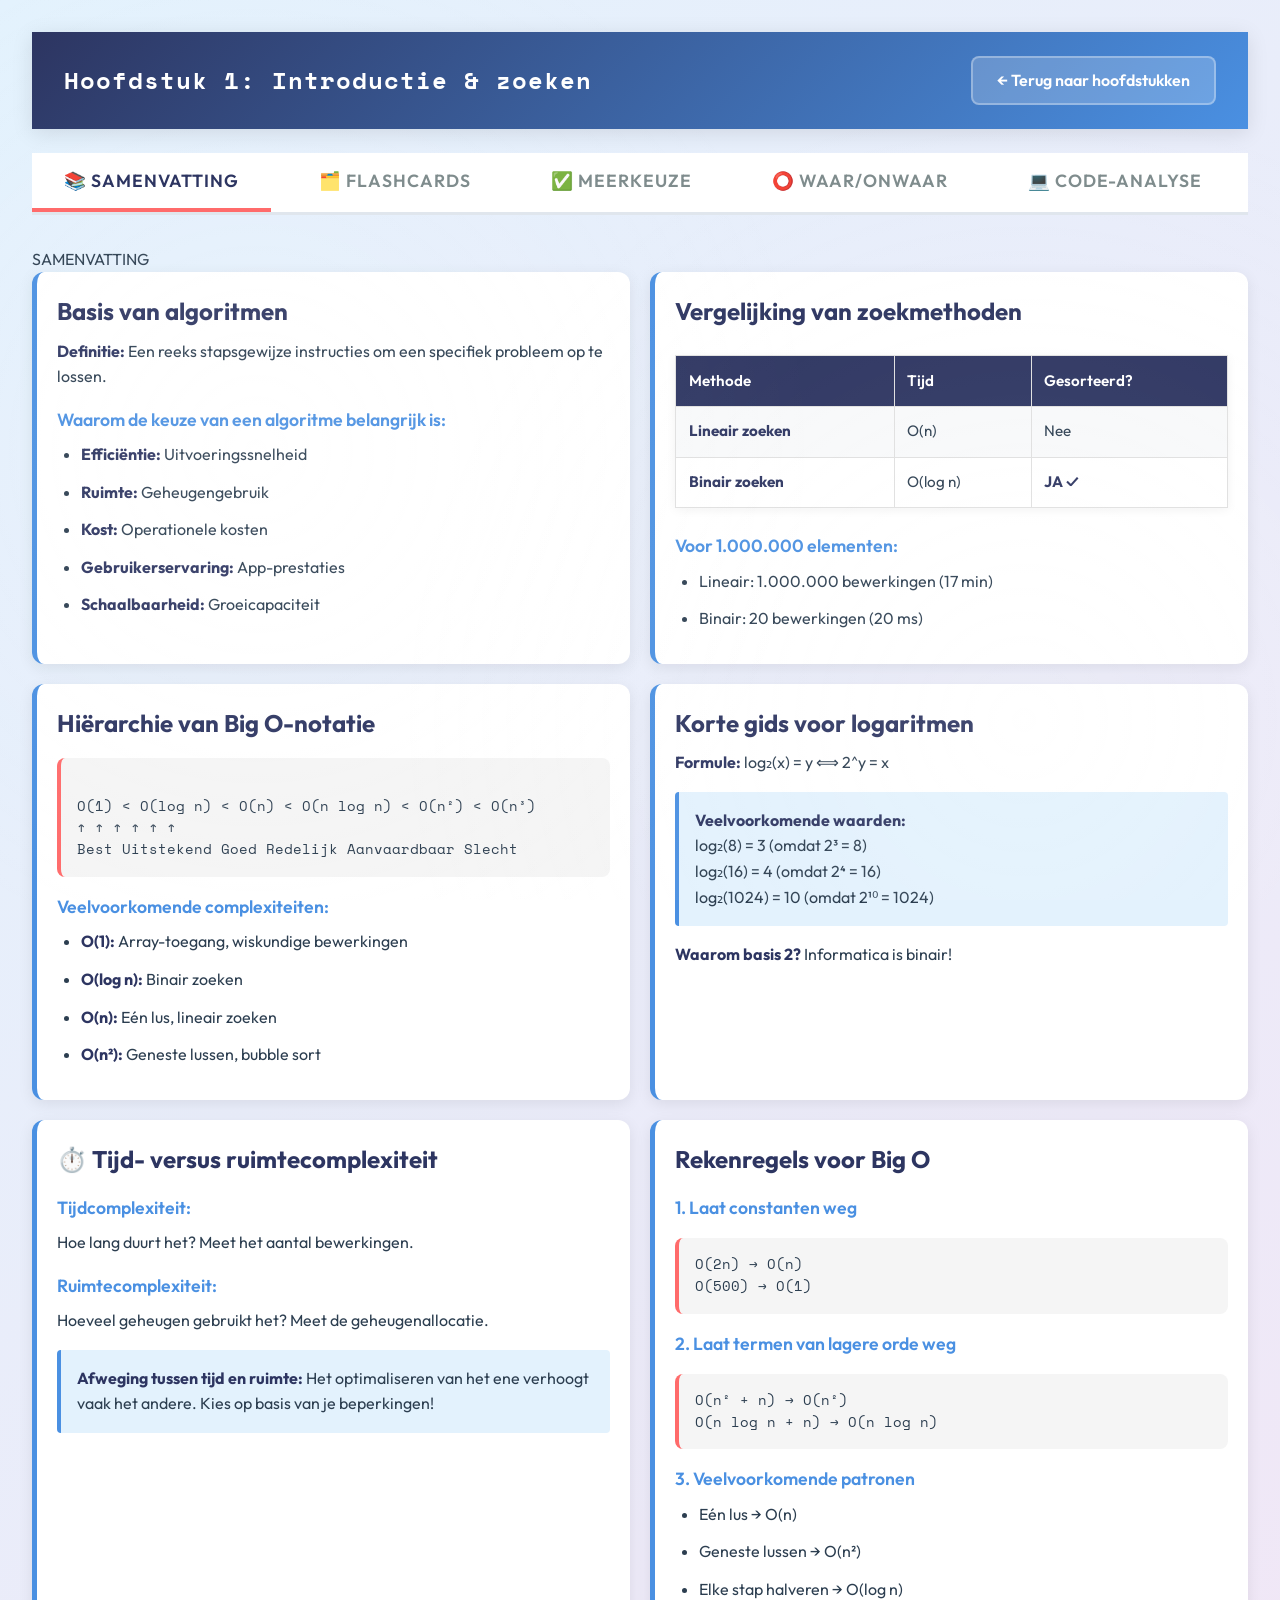
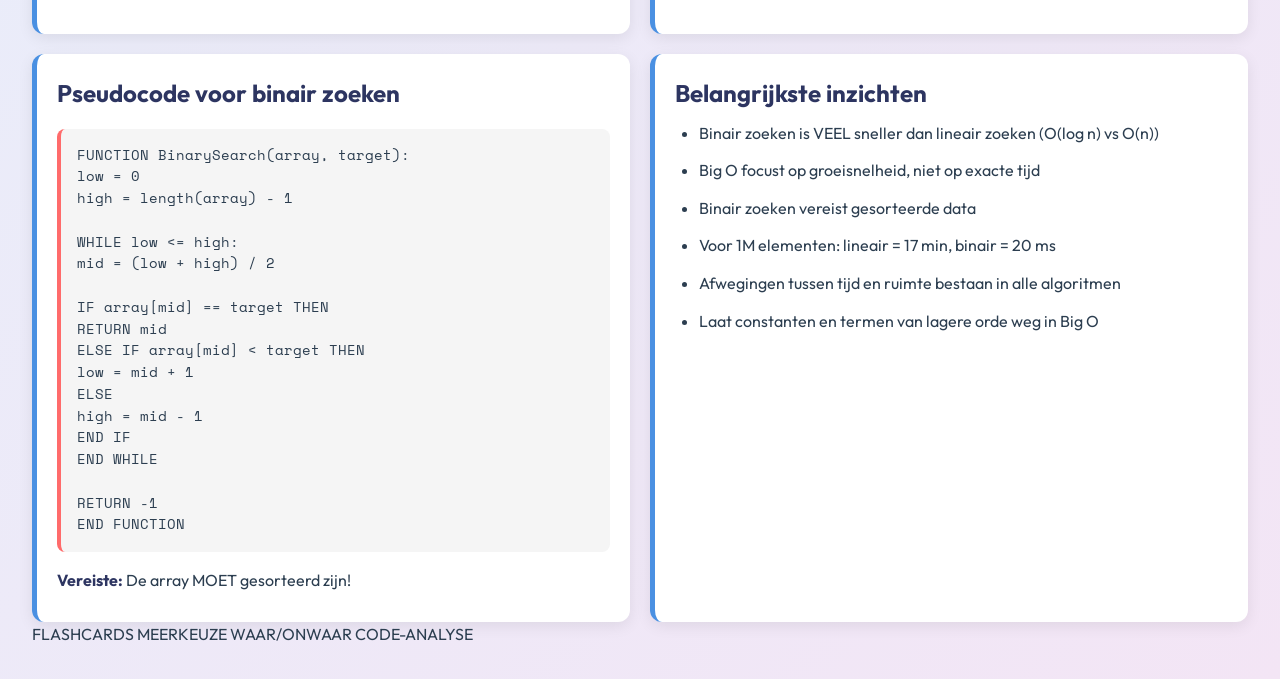
==== commit d153cabe: "fix" ====
--- a/chapter1.html
+++ b/chapter1.html
@@ -6,525 +6,14 @@
 <meta content="width=device-width, initial-scale=1.0" name="viewport"/>
 <title>Hoofdstuk 1: Introductie &amp; zoeken - Programming Advanced</title>
 <link href="https://fonts.googleapis.com/css2?family=Space+Mono:wght@400;700&amp;family=Outfit:wght@300;400;600;800&amp;display=swap" rel="stylesheet"/>
-<style>
-        * {
-            margin: 0;
-            padding: 0;
-            box-sizing: border-box;
-        }
-
-        :root {
-            --primary: #2d3561;
-            --secondary: #4a90e2;
-            --accent: #ff6b6b;
-            --success: #51cf66;
-            --warning: #ffd93d;
-            --bg: #f8f9fa;
-            --card: #ffffff;
-            --text: #2c3e50;
-            --text-light: #7f8c8d;
-        }
-
-        body {
-            font-family: 'Outfit', sans-serif;
-            background: var(--bg);
-            color: var(--text);
-            line-height: 1.6;
-        }
-
-        .navbar {
-            background: linear-gradient(135deg, var(--primary) 0%, var(--secondary) 100%);
-            color: white;
-            padding: 1.5rem 2rem;
-            box-shadow: 0 4px 20px rgba(0, 0, 0, 0.1);
-            position: sticky;
-            top: 0;
-            z-index: 100;
-        }
-
-        .navbar-content {
-            max-width: 1400px;
-            margin: 0 auto;
-            display: flex;
-            justify-content: space-between;
-            align-items: center;
-        }
-
-        .back-button {
-            background: rgba(255, 255, 255, 0.2);
-            color: white;
-            padding: 0.6rem 1.5rem;
-            border-radius: 8px;
-            text-decoration: none;
-            font-weight: 600;
-            transition: all 0.3s ease;
-            border: 2px solid rgba(255, 255, 255, 0.3);
-        }
-
-        .back-button:hover {
-            background: rgba(255, 255, 255, 0.3);
-            transform: translateX(-5px);
-        }
-
-        .chapter-header {
-            font-family: 'Space Mono', monospace;
-            font-size: 1.5rem;
-            font-weight: 700;
-            letter-spacing: 1px;
-        }
-
-        .container {
-            max-width: 1400px;
-            margin: 0 auto;
-            padding: 3rem 2rem;
-        }
-
-        .title-section {
-            text-align: center;
-            margin-bottom: 3rem;
-        }
-
-        h1 {
-            font-size: 3rem;
-            color: var(--primary);
-            margin-bottom: 0.5rem;
-        }
-
-        .chapter-number {
-            font-family: 'Space Mono', monospace;
-            color: var(--secondary);
-            font-size: 1.2rem;
-            font-weight: 700;
-            text-transform: uppercase;
-            letter-spacing: 2px;
-        }
-
-        .section-tabs {
-            display: flex;
-            gap: 1rem;
-            margin-bottom: 2rem;
-            border-bottom: 3px solid var(--border);
-            flex-wrap: wrap;
-        }
-
-        .section-tab {
-            padding: 1rem 2rem;
-            background: transparent;
-            border: none;
-            border-bottom: 4px solid transparent;
-            cursor: pointer;
-            font-family: 'Outfit', sans-serif;
-            font-size: 1.1rem;
-            font-weight: 600;
-            color: var(--text-light);
-            transition: all 0.3s ease;
-            text-transform: uppercase;
-            letter-spacing: 1px;
-        }
-
-        .section-tab:hover {
-            color: var(--secondary);
-        }
-
-        .section-tab.active {
-            color: var(--primary);
-            border-bottom-color: var(--accent);
-        }
-
-        .section-content {
-            display: none;
-            animation: fadeIn 0.5s ease;
-        }
-
-        .section-content.active {
-            display: block;
-        }
-
-        /* Summary Styles */
-        .summary-grid {
-            display: grid;
-            grid-template-columns: repeat(auto-fit, minmax(400px, 1fr));
-            gap: 1.25rem;
-        }
-
-        .summary-card {
-            background: white;
-            padding: 1.25rem;
-            border-radius: 12px;
-            box-shadow: 0 4px 15px rgba(0, 0, 0, 0.08);
-            border-left: 5px solid var(--secondary);
-        }
-
-        .summary-card h3 {
-            color: var(--primary);
-            font-size: 1.5rem;
-            margin-bottom: 0.5rem;
-            font-weight: 700;
-        }
-
-        .summary-card h4 {
-            color: var(--secondary);
-            font-size: 1.2rem;
-            margin: 1.5rem 0 0.75rem;
-            font-weight: 600;
-        }
-
-        .summary-card p, .summary-card li {
-            color: var(--text);
-            line-height: 1.8;
-            margin-bottom: 0.75rem;
-        }
-
-        .summary-card ul {
-            margin-left: 1.5rem;
-        }
-
-        .summary-card strong {
-            color: var(--primary);
-        }
-
-        .code-block {
-            background: #f5f5f5;
-            padding: 1rem;
-            border-radius: 8px;
-            font-family: 'Space Mono', monospace;
-            font-size: 0.9rem;
-            margin: 1rem 0;
-            border-left: 4px solid var(--accent);
-            overflow-x: auto;
-        }
-
-        .highlight-box {
-            background: #e3f2fd;
-            border-left: 4px solid var(--secondary);
-            padding: 1rem;
-            margin: 1rem 0;
-            border-radius: 4px;
-        }
-
-        .comparison-table {
-            width: 100%;
-            border-collapse: collapse;
-            margin: 1.5rem 0;
-            background: white;
-            box-shadow: 0 2px 10px rgba(0, 0, 0, 0.05);
-        }
-
-        .comparison-table th {
-            background: var(--primary);
-            color: white;
-            padding: 1rem;
-            text-align: left;
-            font-weight: 600;
-        }
-
-        .comparison-table td {
-            padding: 1rem;
-            border-bottom: 1px solid #e0e0e0;
-        }
-
-        .comparison-table tr:hover {
-            background: #f5f5f5;
-        }
-
-        /* Quiz Styles */
-        .quiz-container {
-            max-width: 900px;
-            margin: 0 auto;
-        }
-
-        .quiz-section {
-            background: white;
-            padding: 1.25rem;
-            border-radius: 12px;
-            box-shadow: 0 4px 15px rgba(0, 0, 0, 0.08);
-            margin-bottom: 2rem;
-        }
-
-        .quiz-section h3 {
-            color: var(--primary);
-            font-size: 1.8rem;
-            margin-bottom: 1.5rem;
-            padding-bottom: 0.5rem;
-            border-bottom: 3px solid var(--accent);
-        }
-
-        .quiz-question {
-            margin-bottom: 2rem;
-            padding: 1.5rem;
-            background: var(--bg);
-            border-radius: 10px;
-            border-left: 5px solid var(--warning);
-        }
-
-        .question-number {
-            color: var(--secondary);
-            font-weight: 700;
-            font-size: 1.1rem;
-            margin-bottom: 0.5rem;
-        }
-
-        .question-text {
-            font-weight: 600;
-            font-size: 1.1rem;
-            margin-bottom: 0.5rem;
-            color: var(--primary);
-        }
-
-        .options {
-            display: flex;
-            flex-direction: column;
-            gap: 0.75rem;
-        }
-
-        .option-label {
-            display: flex;
-            align-items: center;
-            padding: 1rem;
-            background: white;
-            border: 2px solid #e0e0e0;
-            border-radius: 8px;
-            cursor: pointer;
-            transition: all 0.3s ease;
-        }
-
-        .option-label:hover {
-            border-color: var(--secondary);
-            background: #f0f7ff;
-            transform: translateX(5px);
-        }
-        .option-label.correct {
-            background: #d3f9d8;
-            border-color: var(--success);
-            border-width: 3px;
-        }
-
-        .option-label.incorrect {
-            background: #ffe3e3;
-            border-color: var(--accent);
-            border-width: 3px;
-        }
-
-        .option-label.correct::after {
-            content: '✓ Correct';
-            margin-left: auto;
-            color: var(--success);
-            font-weight: 700;
-        }
-
-        .option-label.incorrect::after {
-            content: '✗ Incorrect';
-            margin-left: auto;
-            color: var(--accent);
-            font-weight: 700;
-        }
-
-        .submit-quiz:disabled {
-            opacity: 0.6;
-            cursor: not-allowed;
-            transform: none;
-        }
-
-        .reset-quiz {
-            width: 100%;
-            padding: 1.2rem;
-            background: linear-gradient(135deg, var(--warning), #f59f00);
-            color: white;
-            border: none;
-            border-radius: 10px;
-            font-family: 'Outfit', sans-serif;
-            font-size: 1.1rem;
-            font-weight: 700;
-            cursor: pointer;
-            transition: all 0.3s ease;
-            text-transform: uppercase;
-            letter-spacing: 1px;
-            margin-top: 1rem;
-            display: none;
-        }
-
-        .reset-quiz:hover {
-            transform: translateY(-3px);
-            box-shadow: 0 10px 25px rgba(255, 217, 61, 0.4);
-        }
-
-        .option-label input[type="radio"] {
-            margin-right: 1rem;
-            cursor: pointer;
-            width: 20px;
-            height: 20px;
-            accent-color: var(--secondary);
-        }
-
-        .flashcard {
-            margin-bottom: 1.5rem;
-            background: white;
-            border-radius: 10px;
-            overflow: hidden;
-            box-shadow: 0 2px 10px rgba(0, 0, 0, 0.08);
-        }
-
-        .flashcard-question {
-            background: var(--secondary);
-            color: white;
-            padding: 1rem 1.5rem;
-            font-weight: 600;
-            cursor: pointer;
-            user-select: none;
-            display: flex;
-            justify-content: space-between;
-            align-items: center;
-        }
-
-        .flashcard-question:hover {
-            background: var(--primary);
-        }
-
-        .flashcard-answer {
-            padding: 1.5rem;
-            background: #f8f9fa;
-            display: none;
-            border-top: 2px solid var(--secondary);
-        }
-
-        .flashcard-answer.show {
-            display: block;
-            animation: slideDown 0.3s ease;
-        }
-
-        .submit-quiz {
-            width: 100%;
-            padding: 1.2rem;
-            background: linear-gradient(135deg, var(--secondary), var(--primary));
-            color: white;
-            border: none;
-            border-radius: 10px;
-            font-family: 'Outfit', sans-serif;
-            font-size: 1.1rem;
-            font-weight: 700;
-            cursor: pointer;
-            transition: all 0.3s ease;
-            text-transform: uppercase;
-            letter-spacing: 1px;
-            margin-top: 2rem;
-        }
-
-        .submit-quiz:hover {
-            transform: translateY(-3px);
-            box-shadow: 0 10px 25px rgba(74, 144, 226, 0.4);
-        }
-
-        .quiz-result {
-            margin-top: 2rem;
-            padding: 1.25rem;
-            border-radius: 12px;
-            font-weight: 600;
-            text-align: center;
-            font-size: 1.3rem;
-            animation: fadeIn 0.5s ease;
-        }
-
-        .quiz-result.excellent {
-            background: linear-gradient(135deg, #d3f9d8, #b2f2bb);
-            color: #2b8a3e;
-            border: 3px solid var(--success);
-        }
-
-        .quiz-result.good {
-            background: linear-gradient(135deg, #fff3bf, #ffe066);
-            color: #e67700;
-            border: 3px solid var(--warning);
-        }
-
-        .quiz-result.needs-work {
-            background: linear-gradient(135deg, #ffe3e3, #ffc9c9);
-            color: #c92a2a;
-            border: 3px solid var(--accent);
-        }
-
-        @keyframes fadeIn {
-            from { opacity: 0; }
-            to { opacity: 1; }
-        }
-
-        @keyframes slideDown {
-            from {
-                opacity: 0;
-                transform: translateY(-10px);
-            }
-            to {
-                opacity: 1;
-                transform: translateY(0);
-            }
-        }
-
-        @media (max-width: 768px) {
-            .summary-grid {
-                grid-template-columns: 1fr;
-            }
-
-            h1 {
-                font-size: 2rem;
-            }
-
-            .section-tabs {
-                overflow-x: auto;
-            }
-        }
-    
-
-        /* Mobiele hoofdstuknavigatie */
-        .menu-toggle { display: none; align-items: center; justify-content: center; gap: .45rem; min-width: 44px; height: 42px; padding: 0 .8rem; border: 2px solid rgba(255,255,255,.35); border-radius: 10px; background: rgba(255,255,255,.18); color: white; font-weight: 700; cursor: pointer; transition: all .25s ease; }
-        .menu-toggle:hover, .menu-toggle:focus-visible { background: rgba(255,255,255,.3); outline: none; }
-        .menu-icon { font-size: 1.25rem; line-height: 1; }
-        .menu-label { font-size: .95rem; font-weight: 700; }
-        .mobile-menu { display: none; max-width: 1400px; margin: 1rem auto 0; background: rgba(255,255,255,.98); border-radius: 16px; box-shadow: 0 14px 36px rgba(0,0,0,.18); overflow: hidden; }
-        .mobile-menu.open { display: grid; grid-template-columns: repeat(auto-fit, minmax(220px, 1fr)); gap: .25rem; padding: .75rem; animation: slideDown .2s ease; }
-        .mobile-menu a { color: var(--primary); text-decoration: none; font-weight: 700; padding: .9rem 1rem; border-radius: 10px; transition: background .2s ease; }
-        .mobile-menu a:hover, .mobile-menu a:focus-visible, .mobile-menu a.current { background: #eef5ff; outline: none; }
-        .mobile-menu a.current { color: var(--secondary); }
-        body.menu-open { overflow: hidden; }
-
-        @media (max-width: 900px) {
-            .navbar { padding: .75rem 1rem !important; }
-            .navbar-content { display: grid !important; grid-template-columns: minmax(0, 1fr) auto; align-items: center; gap: .75rem; }
-            .chapter-header { font-size: .95rem !important; line-height: 1.3 !important; max-width: none !important; white-space: nowrap; overflow: hidden; text-overflow: ellipsis; }
-            .back-button { display: none !important; }
-            .menu-toggle { display: inline-flex !important; }
-            .mobile-menu-backdrop { position: fixed; inset: 0; background: rgba(22,29,37,.42); opacity: 0; pointer-events: none; transition: opacity .25s ease; z-index: 140; }
-            body.menu-open .mobile-menu-backdrop { opacity: 1; pointer-events: auto; }
-            .mobile-menu { display: block !important; position: fixed; top: 0; right: 0; bottom: 0; width: min(86vw, 340px); height: 100vh; margin: 0 !important; padding: 4.75rem .9rem 1rem !important; border-radius: 18px 0 0 18px; box-shadow: -10px 0 32px rgba(0,0,0,.18); background: rgba(255,255,255,.99); overflow-y: auto; transform: translateX(100%); transition: transform .25s ease; z-index: 150; }
-            .mobile-menu.open { display: block !important; transform: translateX(0); }
-            .mobile-menu a { display: block; padding: .9rem 1rem; margin-bottom: .35rem; border-radius: 12px; }
-            .container { padding: 1rem !important; }
-            .section-tabs { top: 64px !important; margin: 0 -1rem 1rem !important; padding: .7rem 1rem !important; border-bottom: none !important; box-shadow: 0 2px 12px rgba(0,0,0,.04); background: rgba(255,255,255,.96) !important; backdrop-filter: blur(8px); gap: .5rem !important; flex-wrap: nowrap !important; overflow-x: auto; -webkit-overflow-scrolling: touch; scrollbar-width: none; }
-            .section-tabs::-webkit-scrollbar { display: none; }
-            .section-tab { flex: 0 0 auto; white-space: nowrap; padding: .7rem .95rem !important; font-size: .86rem !important; letter-spacing: 0 !important; text-transform: none !important; border: 1px solid #e2e8f0 !important; border-bottom: none !important; border-radius: 999px !important; background: #f3f6fb !important; color: var(--primary) !important; }
-            .section-tab.active { background: var(--primary) !important; color: white !important; border-color: var(--primary) !important; }
-            .summary-grid { grid-template-columns: 1fr !important; gap: 1rem !important; }
-            .summary-card, .quiz-section, .quiz-question { padding: 1rem !important; border-radius: 14px; }
-            .summary-card h3 { font-size: 1.3rem !important; }
-            .comparison-table, table { display: block; overflow-x: auto; white-space: nowrap; border-radius: 12px; }
-            th, td, .comparison-table th, .comparison-table td { padding: .8rem !important; }
-            .code-block { font-size: .78rem !important; padding: .85rem !important; overflow-x: auto; }
-            .flashcard-question, .flashcard-answer { padding: 1rem !important; }
-            .option-label { padding: .9rem !important; align-items: flex-start !important; }
-        }
-        @media (max-width: 480px) {
-            .chapter-header { font-size: .88rem !important; }
-            .menu-label { display: none; }
-            .menu-toggle { padding: 0 .7rem; }
-            .container { padding: .85rem !important; }
-            .section-tabs { top: 60px !important; margin: 0 -.85rem 1rem !important; padding: .65rem .85rem !important; }
-            .section-tab { font-size: .82rem !important; padding: .65rem .85rem !important; }
-        }
-
-    </style>
+
+    <link rel="stylesheet" href="style.css">
 </head>
 <body>
 <nav class="navbar">
 <div class="navbar-content">
 <div class="chapter-header">Hoofdstuk 1: Introductie &amp; zoeken</div>
+<button class="menu-toggle" type="button" aria-label="Menu openen" aria-expanded="false" aria-controls="mobile-menu"><span class="menu-icon">☰</span><span class="menu-label">Menu</span></button>
 <a class="back-button" href="index.html">← Terug naar hoofdstukken</a>
 </div>
         <div id="mobile-menu" class="mobile-menu" aria-label="Hoofdstuknavigatie">
@@ -547,7 +36,7 @@
     <div id="mobile-menu-backdrop" class="mobile-menu-backdrop"></div>
 <div class="container">
 </div>
-<div class="section-tabs" style="position: sticky; top: 80px; z-index: 90; background: white; padding-top: 0; padding-bottom: 0; margin-top: 0;">
+<div class="section-tabs">
 <button class="section-tab active" onclick="switchSection('summary')">📚 Samenvatting</button>
 <button class="section-tab" onclick="switchSection('flashcards')">🗂️ Flashcards</button>
 <button class="section-tab" onclick="switchSection('multiple-choice')">✅ Meerkeuze</button>
@@ -1433,12 +922,12 @@
                     const label = input.closest('.option-label');
                     const value = parseInt(input.value);
                     
-                    label.classList.remove('juist', 'injuist');
+                    label.classList.remove('correct', 'incorrect');
                     
                     if (value === juistAnswer) {
-                        label.classList.add('juist');
+                        label.classList.add('correct');
                     } else if (value === userAnswer && value !== juistAnswer) {
-                        label.classList.add('injuist');
+                        label.classList.add('incorrect');
                     }
                     
                     input.disabled = true;
@@ -1477,7 +966,7 @@
             
             // Remove all feedback styling
             form.querySelectorAll('.option-label').forEach(label => {
-                label.classList.remove('juist', 'injuist');
+                label.classList.remove('correct', 'incorrect');
             });
             
             // Re-enable all inputs
@@ -1591,6 +1080,7 @@
         });
     </script>
 
+
 <script>
         // Verbeterd mobiel menu
         (function () {
@@ -1598,10 +1088,27 @@
             const menu = document.getElementById('mobile-menu');
             const backdrop = document.getElementById('mobile-menu-backdrop');
             if (!toggle || !menu) return;
+
             const icon = toggle.querySelector('.menu-icon') || toggle;
-            function openMenu() { menu.classList.add('open'); document.body.classList.add('menu-open'); toggle.setAttribute('aria-expanded','true'); icon.textContent='×'; }
-            function closeMenu() { menu.classList.remove('open'); document.body.classList.remove('menu-open'); toggle.setAttribute('aria-expanded','false'); icon.textContent='☰'; }
-            toggle.addEventListener('click', () => menu.classList.contains('open') ? closeMenu() : openMenu());
+
+            function openMenu() {
+                menu.classList.add('open');
+                document.body.classList.add('menu-open');
+                toggle.setAttribute('aria-expanded', 'true');
+                if (icon) icon.textContent = '×';
+            }
+
+            function closeMenu() {
+                menu.classList.remove('open');
+                document.body.classList.remove('menu-open');
+                toggle.setAttribute('aria-expanded', 'false');
+                if (icon) icon.textContent = '☰';
+            }
+
+            toggle.addEventListener('click', function () {
+                menu.classList.contains('open') ? closeMenu() : openMenu();
+            });
+
             if (backdrop) backdrop.addEventListener('click', closeMenu);
             menu.querySelectorAll('a').forEach(link => link.addEventListener('click', closeMenu));
             document.addEventListener('keydown', event => { if (event.key === 'Escape') closeMenu(); });
@@ -1609,5 +1116,6 @@
         })();
 </script>
 
+
 </body>
 </html>
--- a/style.css
+++ b/style.css
@@ -0,0 +1,2520 @@
+/* ===== chapter1.html ===== */
+* {
+            margin: 0;
+            padding: 0;
+            box-sizing: border-box;
+        }
+
+        :root {
+            --primary: #2d3561;
+            --secondary: #4a90e2;
+            --accent: #ff6b6b;
+            --success: #51cf66;
+            --warning: #ffd93d;
+            --bg: #f8f9fa;
+            --card: #ffffff;
+            --text: #2c3e50;
+            --text-light: #7f8c8d;
+        }
+
+        body {
+            font-family: 'Outfit', sans-serif;
+            background: var(--bg);
+            color: var(--text);
+            line-height: 1.6;
+        }
+
+        .navbar {
+            background: linear-gradient(135deg, var(--primary) 0%, var(--secondary) 100%);
+            color: white;
+            padding: 1.5rem 2rem;
+            box-shadow: 0 4px 20px rgba(0, 0, 0, 0.1);
+            position: sticky;
+            top: 0;
+            z-index: 100;
+        }
+
+        .navbar-content {
+            max-width: 1400px;
+            margin: 0 auto;
+            display: flex;
+            justify-content: space-between;
+            align-items: center;
+        }
+
+        .back-button {
+            background: rgba(255, 255, 255, 0.2);
+            color: white;
+            padding: 0.6rem 1.5rem;
+            border-radius: 8px;
+            text-decoration: none;
+            font-weight: 600;
+            transition: all 0.3s ease;
+            border: 2px solid rgba(255, 255, 255, 0.3);
+        }
+
+        .back-button:hover {
+            background: rgba(255, 255, 255, 0.3);
+            transform: translateX(-5px);
+        }
+
+        .chapter-header {
+            font-family: 'Space Mono', monospace;
+            font-size: 1.5rem;
+            font-weight: 700;
+            letter-spacing: 1px;
+        }
+
+        .container {
+            max-width: 1400px;
+            margin: 0 auto;
+            padding: 3rem 2rem;
+        }
+
+        .title-section {
+            text-align: center;
+            margin-bottom: 3rem;
+        }
+
+        h1 {
+            font-size: 3rem;
+            color: var(--primary);
+            margin-bottom: 0.5rem;
+        }
+
+        .chapter-number {
+            font-family: 'Space Mono', monospace;
+            color: var(--secondary);
+            font-size: 1.2rem;
+            font-weight: 700;
+            text-transform: uppercase;
+            letter-spacing: 2px;
+        }
+
+        .section-tabs {
+            display: flex;
+            gap: 1rem;
+            margin-bottom: 2rem;
+            border-bottom: 3px solid var(--border);
+            flex-wrap: wrap;
+        }
+
+        .section-tab {
+            padding: 1rem 2rem;
+            background: transparent;
+            border: none;
+            border-bottom: 4px solid transparent;
+            cursor: pointer;
+            font-family: 'Outfit', sans-serif;
+            font-size: 1.1rem;
+            font-weight: 600;
+            color: var(--text-light);
+            transition: all 0.3s ease;
+            text-transform: uppercase;
+            letter-spacing: 1px;
+        }
+
+        .section-tab:hover {
+            color: var(--secondary);
+        }
+
+        .section-tab.active {
+            color: var(--primary);
+            border-bottom-color: var(--accent);
+        }
+
+        .section-content {
+            display: none;
+            animation: fadeIn 0.5s ease;
+        }
+
+        .section-content.active {
+            display: block;
+        }
+
+        /* Summary Styles */
+        .summary-grid {
+            display: grid;
+            grid-template-columns: repeat(auto-fit, minmax(400px, 1fr));
+            gap: 1.25rem;
+        }
+
+        .summary-card {
+            background: white;
+            padding: 1.25rem;
+            border-radius: 12px;
+            box-shadow: 0 4px 15px rgba(0, 0, 0, 0.08);
+            border-left: 5px solid var(--secondary);
+        }
+
+        .summary-card h3 {
+            color: var(--primary);
+            font-size: 1.5rem;
+            margin-bottom: 0.5rem;
+            font-weight: 700;
+        }
+
+        .summary-card h4 {
+            color: var(--secondary);
+            font-size: 1.2rem;
+            margin: 1.5rem 0 0.75rem;
+            font-weight: 600;
+        }
+
+        .summary-card p, .summary-card li {
+            color: var(--text);
+            line-height: 1.8;
+            margin-bottom: 0.75rem;
+        }
+
+        .summary-card ul {
+            margin-left: 1.5rem;
+        }
+
+        .summary-card strong {
+            color: var(--primary);
+        }
+
+        .code-block {
+            background: #f5f5f5;
+            padding: 1rem;
+            border-radius: 8px;
+            font-family: 'Space Mono', monospace;
+            font-size: 0.9rem;
+            margin: 1rem 0;
+            border-left: 4px solid var(--accent);
+            overflow-x: auto;
+        }
+
+        .highlight-box {
+            background: #e3f2fd;
+            border-left: 4px solid var(--secondary);
+            padding: 1rem;
+            margin: 1rem 0;
+            border-radius: 4px;
+        }
+
+        .comparison-table {
+            width: 100%;
+            border-collapse: collapse;
+            margin: 1.5rem 0;
+            background: white;
+            box-shadow: 0 2px 10px rgba(0, 0, 0, 0.05);
+        }
+
+        .comparison-table th {
+            background: var(--primary);
+            color: white;
+            padding: 1rem;
+            text-align: left;
+            font-weight: 600;
+        }
+
+        .comparison-table td {
+            padding: 1rem;
+            border-bottom: 1px solid #e0e0e0;
+        }
+
+        .comparison-table tr:hover {
+            background: #f5f5f5;
+        }
+
+        /* Quiz Styles */
+        .quiz-container {
+            max-width: 900px;
+            margin: 0 auto;
+        }
+
+        .quiz-section {
+            background: white;
+            padding: 1.25rem;
+            border-radius: 12px;
+            box-shadow: 0 4px 15px rgba(0, 0, 0, 0.08);
+            margin-bottom: 2rem;
+        }
+
+        .quiz-section h3 {
+            color: var(--primary);
+            font-size: 1.8rem;
+            margin-bottom: 1.5rem;
+            padding-bottom: 0.5rem;
+            border-bottom: 3px solid var(--accent);
+        }
+
+        .quiz-question {
+            margin-bottom: 2rem;
+            padding: 1.5rem;
+            background: var(--bg);
+            border-radius: 10px;
+            border-left: 5px solid var(--warning);
+        }
+
+        .question-number {
+            color: var(--secondary);
+            font-weight: 700;
+            font-size: 1.1rem;
+            margin-bottom: 0.5rem;
+        }
+
+        .question-text {
+            font-weight: 600;
+            font-size: 1.1rem;
+            margin-bottom: 0.5rem;
+            color: var(--primary);
+        }
+
+        .options {
+            display: flex;
+            flex-direction: column;
+            gap: 0.75rem;
+        }
+
+        .option-label {
+            display: flex;
+            align-items: center;
+            padding: 1rem;
+            background: white;
+            border: 2px solid #e0e0e0;
+            border-radius: 8px;
+            cursor: pointer;
+            transition: all 0.3s ease;
+        }
+
+        .option-label:hover {
+            border-color: var(--secondary);
+            background: #f0f7ff;
+            transform: translateX(5px);
+        }
+        .option-label.correct {
+            background: #d3f9d8;
+            border-color: var(--success);
+            border-width: 3px;
+        }
+
+        .option-label.incorrect {
+            background: #ffe3e3;
+            border-color: var(--accent);
+            border-width: 3px;
+        }
+
+        .option-label.correct::after {
+            content: '✓ Correct';
+            margin-left: auto;
+            color: var(--success);
+            font-weight: 700;
+        }
+
+        .option-label.incorrect::after {
+            content: '✗ Incorrect';
+            margin-left: auto;
+            color: var(--accent);
+            font-weight: 700;
+        }
+
+        .submit-quiz:disabled {
+            opacity: 0.6;
+            cursor: not-allowed;
+            transform: none;
+        }
+
+        .reset-quiz {
+            width: 100%;
+            padding: 1.2rem;
+            background: linear-gradient(135deg, var(--warning), #f59f00);
+            color: white;
+            border: none;
+            border-radius: 10px;
+            font-family: 'Outfit', sans-serif;
+            font-size: 1.1rem;
+            font-weight: 700;
+            cursor: pointer;
+            transition: all 0.3s ease;
+            text-transform: uppercase;
+            letter-spacing: 1px;
+            margin-top: 1rem;
+            display: none;
+        }
+
+        .reset-quiz:hover {
+            transform: translateY(-3px);
+            box-shadow: 0 10px 25px rgba(255, 217, 61, 0.4);
+        }
+
+        .option-label input[type="radio"] {
+            margin-right: 1rem;
+            cursor: pointer;
+            width: 20px;
+            height: 20px;
+            accent-color: var(--secondary);
+        }
+
+        .flashcard {
+            margin-bottom: 1.5rem;
+            background: white;
+            border-radius: 10px;
+            overflow: hidden;
+            box-shadow: 0 2px 10px rgba(0, 0, 0, 0.08);
+        }
+
+        .flashcard-question {
+            background: var(--secondary);
+            color: white;
+            padding: 1rem 1.5rem;
+            font-weight: 600;
+            cursor: pointer;
+            user-select: none;
+            display: flex;
+            justify-content: space-between;
+            align-items: center;
+        }
+
+        .flashcard-question:hover {
+            background: var(--primary);
+        }
+
+        .flashcard-answer {
+            padding: 1.5rem;
+            background: #f8f9fa;
+            display: none;
+            border-top: 2px solid var(--secondary);
+        }
+
+        .flashcard-answer.show {
+            display: block;
+            animation: slideDown 0.3s ease;
+        }
+
+        .submit-quiz {
+            width: 100%;
+            padding: 1.2rem;
+            background: linear-gradient(135deg, var(--secondary), var(--primary));
+            color: white;
+            border: none;
+            border-radius: 10px;
+            font-family: 'Outfit', sans-serif;
+            font-size: 1.1rem;
+            font-weight: 700;
+            cursor: pointer;
+            transition: all 0.3s ease;
+            text-transform: uppercase;
+            letter-spacing: 1px;
+            margin-top: 2rem;
+        }
+
+        .submit-quiz:hover {
+            transform: translateY(-3px);
+            box-shadow: 0 10px 25px rgba(74, 144, 226, 0.4);
+        }
+
+        .quiz-result {
+            margin-top: 2rem;
+            padding: 1.25rem;
+            border-radius: 12px;
+            font-weight: 600;
+            text-align: center;
+            font-size: 1.3rem;
+            animation: fadeIn 0.5s ease;
+        }
+
+        .quiz-result.excellent {
+            background: linear-gradient(135deg, #d3f9d8, #b2f2bb);
+            color: #2b8a3e;
+            border: 3px solid var(--success);
+        }
+
+        .quiz-result.good {
+            background: linear-gradient(135deg, #fff3bf, #ffe066);
+            color: #e67700;
+            border: 3px solid var(--warning);
+        }
+
+        .quiz-result.needs-work {
+            background: linear-gradient(135deg, #ffe3e3, #ffc9c9);
+            color: #c92a2a;
+            border: 3px solid var(--accent);
+        }
+
+        @keyframes fadeIn {
+            from { opacity: 0; }
+            to { opacity: 1; }
+        }
+
+        @keyframes slideDown {
+            from {
+                opacity: 0;
+                transform: translateY(-10px);
+            }
+            to {
+                opacity: 1;
+                transform: translateY(0);
+            }
+        }
+
+        @media (max-width: 768px) {
+            .summary-grid {
+                grid-template-columns: 1fr;
+            }
+
+            h1 {
+                font-size: 2rem;
+            }
+
+            .section-tabs {
+                overflow-x: auto;
+            }
+        }
+    
+
+        /* Mobiele hoofdstuknavigatie */
+        .menu-toggle { display: none; align-items: center; justify-content: center; gap: .45rem; min-width: 44px; height: 42px; padding: 0 .8rem; border: 2px solid rgba(255,255,255,.35); border-radius: 10px; background: rgba(255,255,255,.18); color: white; font-weight: 700; cursor: pointer; transition: all .25s ease; }
+        .menu-toggle:hover, .menu-toggle:focus-visible { background: rgba(255,255,255,.3); outline: none; }
+        .menu-icon { font-size: 1.25rem; line-height: 1; }
+        .menu-label { font-size: .95rem; font-weight: 700; }
+        .mobile-menu { display: none; max-width: 1400px; margin: 1rem auto 0; background: rgba(255,255,255,.98); border-radius: 16px; box-shadow: 0 14px 36px rgba(0,0,0,.18); overflow: hidden; }
+        .mobile-menu.open { display: grid; grid-template-columns: repeat(auto-fit, minmax(220px, 1fr)); gap: .25rem; padding: .75rem; animation: slideDown .2s ease; }
+        .mobile-menu a { color: var(--primary); text-decoration: none; font-weight: 700; padding: .9rem 1rem; border-radius: 10px; transition: background .2s ease; }
+        .mobile-menu a:hover, .mobile-menu a:focus-visible, .mobile-menu a.current { background: #eef5ff; outline: none; }
+        .mobile-menu a.current { color: var(--secondary); }
+        body.menu-open { overflow: hidden; }
+
+        @media (max-width: 900px) {
+            .navbar { padding: .75rem 1rem !important; }
+            .navbar-content { display: grid !important; grid-template-columns: minmax(0, 1fr) auto; align-items: center; gap: .75rem; }
+            .chapter-header { font-size: .95rem !important; line-height: 1.3 !important; max-width: none !important; white-space: nowrap; overflow: hidden; text-overflow: ellipsis; }
+            .back-button { display: none !important; }
+            .menu-toggle { display: inline-flex !important; }
+            .mobile-menu-backdrop { position: fixed; inset: 0; background: rgba(22,29,37,.42); opacity: 0; pointer-events: none; transition: opacity .25s ease; z-index: 140; }
+            body.menu-open .mobile-menu-backdrop { opacity: 1; pointer-events: auto; }
+            .mobile-menu { display: block !important; position: fixed; top: 0; right: 0; bottom: 0; width: min(86vw, 340px); height: 100vh; margin: 0 !important; padding: 4.75rem .9rem 1rem !important; border-radius: 18px 0 0 18px; box-shadow: -10px 0 32px rgba(0,0,0,.18); background: rgba(255,255,255,.99); overflow-y: auto; transform: translateX(100%); transition: transform .25s ease; z-index: 150; }
+            .mobile-menu.open { display: block !important; transform: translateX(0); }
+            .mobile-menu a { display: block; padding: .9rem 1rem; margin-bottom: .35rem; border-radius: 12px; }
+            .container { padding: 1rem !important; }
+            .section-tabs { top: 64px !important; margin: 0 -1rem 1rem !important; padding: .7rem 1rem !important; border-bottom: none !important; box-shadow: 0 2px 12px rgba(0,0,0,.04); background: rgba(255,255,255,.96) !important; backdrop-filter: blur(8px); gap: .5rem !important; flex-wrap: nowrap !important; overflow-x: auto; -webkit-overflow-scrolling: touch; scrollbar-width: none; }
+            .section-tabs::-webkit-scrollbar { display: none; }
+            .section-tab { flex: 0 0 auto; white-space: nowrap; padding: .7rem .95rem !important; font-size: .86rem !important; letter-spacing: 0 !important; text-transform: none !important; border: 1px solid #e2e8f0 !important; border-bottom: none !important; border-radius: 999px !important; background: #f3f6fb !important; color: var(--primary) !important; }
+            .section-tab.active { background: var(--primary) !important; color: white !important; border-color: var(--primary) !important; }
+            .summary-grid { grid-template-columns: 1fr !important; gap: 1rem !important; }
+            .summary-card, .quiz-section, .quiz-question { padding: 1rem !important; border-radius: 14px; }
+            .summary-card h3 { font-size: 1.3rem !important; }
+            .comparison-table, table { display: block; overflow-x: auto; white-space: nowrap; border-radius: 12px; }
+            th, td, .comparison-table th, .comparison-table td { padding: .8rem !important; }
+            .code-block { font-size: .78rem !important; padding: .85rem !important; overflow-x: auto; }
+            .flashcard-question, .flashcard-answer { padding: 1rem !important; }
+            .option-label { padding: .9rem !important; align-items: flex-start !important; }
+        }
+        @media (max-width: 480px) {
+            .chapter-header { font-size: .88rem !important; }
+            .menu-label { display: none; }
+            .menu-toggle { padding: 0 .7rem; }
+            .container { padding: .85rem !important; }
+            .section-tabs { top: 60px !important; margin: 0 -.85rem 1rem !important; padding: .65rem .85rem !important; }
+            .section-tab { font-size: .82rem !important; padding: .65rem .85rem !important; }
+        }
+
+/* ===== chapter10.html ===== */
+* { margin: 0; padding: 0; box-sizing: border-box; }
+        :root { --primary: #2d3561; --secondary: #4a90e2; --accent: #ff6b6b; --success: #51cf66; --warning: #ffd93d; --bg: #f8f9fa; --card: #ffffff; --text: #2c3e50; --text-light: #7f8c8d; }
+        body { font-family: 'Outfit', sans-serif; background: var(--bg); color: var(--text); line-height: 1.6; }
+        .navbar { background: linear-gradient(135deg, var(--primary) 0%, var(--secondary) 100%); color: white; padding: 1.5rem 2rem; box-shadow: 0 4px 20px rgba(0,0,0,0.1); position: sticky; top: 0; z-index: 100; }
+        .navbar-content { max-width: 1400px; margin: 0 auto; display: flex; justify-content: space-between; align-items: center; }
+        .back-button { background: rgba(255,255,255,0.2); color: white; padding: 0.6rem 1.5rem; border-radius: 8px; text-decoration: none; font-weight: 600; transition: all 0.3s; border: 2px solid rgba(255,255,255,0.3); }
+        .back-button:hover { background: rgba(255,255,255,0.3); transform: translateX(-5px); }
+        .chapter-header { font-family: 'Space Mono', monospace; font-size: 1.5rem; font-weight: 700; letter-spacing: 1px; }
+        .container { max-width: 1400px; margin: 0 auto; padding: 0 2rem 1.5rem 2rem; }
+        .title-section { text-align: center; margin-bottom: 3rem; }
+        h1 { font-size: 3rem; color: var(--primary); margin-bottom: 0.5rem; }
+        .chapter-number { font-family: 'Space Mono', monospace; color: var(--secondary); font-size: 1.2rem; font-weight: 700; text-transform: uppercase; letter-spacing: 2px; }
+        .section-tabs { display: flex; gap: 1rem; margin-bottom: 2rem; margin-top: 0; border-bottom: 3px solid #e0e6ed; flex-wrap: wrap; }
+        .section-tab { padding: 1rem 2rem; background: transparent; border: none; border-bottom: 4px solid transparent; cursor: pointer; font-family: 'Outfit', sans-serif; font-size: 1.1rem; font-weight: 600; color: var(--text-light); transition: all 0.3s; text-transform: uppercase; letter-spacing: 1px; }
+        .section-tab:hover { color: var(--secondary); }
+        .section-tab.active { color: var(--primary); border-bottom-color: var(--accent); }
+        .section-content { display: none; animation: fadeIn 0.5s; }
+        .section-content.active { display: block; }
+        .summary-grid { display: grid; grid-template-columns: repeat(auto-fit, minmax(500px, 1fr)); gap: 1.25rem; max-width: 100%; }
+        .summary-card { background: white; padding: 1.25rem; border-radius: 12px; box-shadow: 0 4px 15px rgba(0,0,0,0.08); border-left: 5px solid var(--secondary); }
+        .summary-card h3 { color: var(--primary); font-size: 1.5rem; margin-bottom: 0.5rem; font-weight: 700; }
+        .summary-card h4 { color: var(--secondary); font-size: 1.1rem; margin: 1rem 0 0.5rem; font-weight: 600; }
+        .summary-card p, .summary-card li { color: var(--text); line-height: 1.6; margin-bottom: 0.75rem; }
+        .summary-card ul { margin-left: 1.5rem; }
+        .summary-card strong { color: var(--primary); }
+        .code-block { background: #f5f5f5; padding: 1rem; border-radius: 8px; font-family: 'Space Mono', monospace; font-size: 0.85rem; margin: 1rem 0; border-left: 4px solid var(--accent); overflow-x: auto; white-space: pre-line; }
+        .highlight-box { background: #e3f2fd; border-left: 4px solid var(--secondary); padding: 1rem; margin: 1rem 0; border-radius: 4px; }
+        .quiz-container { max-width: 900px; margin: 0 auto; }
+        .quiz-section { background: white; padding: 1.25rem; border-radius: 12px; box-shadow: 0 4px 15px rgba(0,0,0,0.08); margin-bottom: 2rem; }
+        .quiz-section h3 { color: var(--primary); font-size: 1.8rem; margin-bottom: 1.5rem; padding-bottom: 0.5rem; border-bottom: 3px solid var(--accent); }
+        .quiz-question { margin-bottom: 2rem; padding: 1.5rem; background: var(--bg); border-radius: 10px; border-left: 5px solid var(--warning); }
+        .question-number { color: var(--secondary); font-weight: 700; font-size: 1.1rem; margin-bottom: 0.5rem; }
+        .question-text { font-weight: 600; font-size: 1.05rem; margin-bottom: 0.5rem; color: var(--primary); line-height: 1.6; }
+        .options { display: flex; flex-direction: column; gap: 0.75rem; }
+        .option-label { display: flex; align-items: center; padding: 1rem; background: white; border: 2px solid #e0e0e0; border-radius: 8px; cursor: pointer; transition: all 0.3s; }
+        .option-label:hover { border-color: var(--secondary); background: #f0f7ff; transform: translateX(5px); }
+        .option-label.correct {
+            background: #d3f9d8;
+            border-color: var(--success);
+            border-width: 3px;
+        }
+
+        .option-label.incorrect {
+            background: #ffe3e3;
+            border-color: var(--accent);
+            border-width: 3px;
+        }
+
+        .option-label.correct::after {
+            content: '✓ Correct';
+            margin-left: auto;
+            color: var(--success);
+            font-weight: 700;
+        }
+
+        .option-label.incorrect::after {
+            content: '✗ Incorrect';
+            margin-left: auto;
+            color: var(--accent);
+            font-weight: 700;
+        }
+
+        .submit-quiz:disabled {
+            opacity: 0.6;
+            cursor: not-allowed;
+            transform: none;
+        }
+
+        .reset-quiz {
+            width: 100%;
+            padding: 1.2rem;
+            background: linear-gradient(135deg, var(--warning), #f59f00);
+            color: white;
+            border: none;
+            border-radius: 10px;
+            font-family: 'Outfit', sans-serif;
+            font-size: 1.1rem;
+            font-weight: 700;
+            cursor: pointer;
+            transition: all 0.3s ease;
+            text-transform: uppercase;
+            letter-spacing: 1px;
+            margin-top: 1rem;
+            display: none;
+        }
+
+        .reset-quiz:hover {
+            transform: translateY(-3px);
+            box-shadow: 0 10px 25px rgba(255, 217, 61, 0.4);
+        }
+        .option-label input { margin-right: 1rem; width: 20px; height: 20px; accent-color: var(--secondary); cursor: pointer; flex-shrink: 0; }
+        .flashcard { margin-bottom: 1.5rem; background: white; border-radius: 10px; overflow: hidden; box-shadow: 0 2px 10px rgba(0,0,0,0.08); }
+        .flashcard-question { background: var(--secondary); color: white; padding: 1rem 1.5rem; font-weight: 600; cursor: pointer; user-select: none; display: flex; justify-content: space-between; align-items: center; }
+        .flashcard-question:hover { background: var(--primary); }
+        .flashcard-answer { padding: 1.5rem; background: #f8f9fa; display: none; border-top: 2px solid var(--secondary); line-height: 1.7; }
+        .flashcard-answer.show { display: block; animation: slideDown 0.3s; }
+        .submit-quiz { width: 100%; padding: 1.2rem; background: linear-gradient(135deg, var(--secondary), var(--primary)); color: white; border: none; border-radius: 10px; font-family: 'Outfit', sans-serif; font-size: 1.1rem; font-weight: 700; cursor: pointer; transition: all 0.3s; text-transform: uppercase; letter-spacing: 1px; margin-top: 2rem; }
+        .submit-quiz:hover { transform: translateY(-3px); box-shadow: 0 10px 25px rgba(74,144,226,0.4); }
+        .quiz-result { margin-top: 2rem; padding: 1.25rem; border-radius: 12px; font-weight: 600; text-align: center; font-size: 1.3rem; animation: fadeIn 0.5s; }
+        .quiz-result.excellent { background: linear-gradient(135deg, #d3f9d8, #b2f2bb); color: #2b8a3e; border: 3px solid var(--success); }
+        .quiz-result.good { background: linear-gradient(135deg, #fff3bf, #ffe066); color: #e67700; border: 3px solid var(--warning); }
+        .quiz-result.needs-work { background: linear-gradient(135deg, #ffe3e3, #ffc9c9); color: #c92a2a; border: 3px solid var(--accent); }
+        @keyframes fadeIn { from { opacity: 0; } to { opacity: 1; } }
+        @keyframes slideDown { from { opacity: 0; transform: translateY(-10px); } to { opacity: 1; transform: translateY(0); } }
+        @media (max-width: 768px) { .summary-grid { grid-template-columns: 1fr; } h1 { font-size: 2rem; } }
+    
+
+        /* Mobiele hoofdstuknavigatie */
+        .menu-toggle { display: none; align-items: center; justify-content: center; gap: .45rem; min-width: 44px; height: 42px; padding: 0 .8rem; border: 2px solid rgba(255,255,255,.35); border-radius: 10px; background: rgba(255,255,255,.18); color: white; font-weight: 700; cursor: pointer; transition: all .25s ease; }
+        .menu-toggle:hover, .menu-toggle:focus-visible { background: rgba(255,255,255,.3); outline: none; }
+        .menu-icon { font-size: 1.25rem; line-height: 1; }
+        .menu-label { font-size: .95rem; font-weight: 700; }
+        .mobile-menu { display: none; max-width: 1400px; margin: 1rem auto 0; background: rgba(255,255,255,.98); border-radius: 16px; box-shadow: 0 14px 36px rgba(0,0,0,.18); overflow: hidden; }
+        .mobile-menu.open { display: grid; grid-template-columns: repeat(auto-fit, minmax(220px, 1fr)); gap: .25rem; padding: .75rem; animation: slideDown .2s ease; }
+        .mobile-menu a { color: var(--primary); text-decoration: none; font-weight: 700; padding: .9rem 1rem; border-radius: 10px; transition: background .2s ease; }
+        .mobile-menu a:hover, .mobile-menu a:focus-visible, .mobile-menu a.current { background: #eef5ff; outline: none; }
+        .mobile-menu a.current { color: var(--secondary); }
+        body.menu-open { overflow: hidden; }
+
+        @media (max-width: 900px) {
+            .navbar { padding: .75rem 1rem !important; }
+            .navbar-content { display: grid !important; grid-template-columns: minmax(0, 1fr) auto; align-items: center; gap: .75rem; }
+            .chapter-header { font-size: .95rem !important; line-height: 1.3 !important; max-width: none !important; white-space: nowrap; overflow: hidden; text-overflow: ellipsis; }
+            .back-button { display: none !important; }
+            .menu-toggle { display: inline-flex !important; }
+            .mobile-menu-backdrop { position: fixed; inset: 0; background: rgba(22,29,37,.42); opacity: 0; pointer-events: none; transition: opacity .25s ease; z-index: 140; }
+            body.menu-open .mobile-menu-backdrop { opacity: 1; pointer-events: auto; }
+            .mobile-menu { display: block !important; position: fixed; top: 0; right: 0; bottom: 0; width: min(86vw, 340px); height: 100vh; margin: 0 !important; padding: 4.75rem .9rem 1rem !important; border-radius: 18px 0 0 18px; box-shadow: -10px 0 32px rgba(0,0,0,.18); background: rgba(255,255,255,.99); overflow-y: auto; transform: translateX(100%); transition: transform .25s ease; z-index: 150; }
+            .mobile-menu.open { display: block !important; transform: translateX(0); }
+            .mobile-menu a { display: block; padding: .9rem 1rem; margin-bottom: .35rem; border-radius: 12px; }
+            .container { padding: 1rem !important; }
+            .section-tabs { top: 64px !important; margin: 0 -1rem 1rem !important; padding: .7rem 1rem !important; border-bottom: none !important; box-shadow: 0 2px 12px rgba(0,0,0,.04); background: rgba(255,255,255,.96) !important; backdrop-filter: blur(8px); gap: .5rem !important; flex-wrap: nowrap !important; overflow-x: auto; -webkit-overflow-scrolling: touch; scrollbar-width: none; }
+            .section-tabs::-webkit-scrollbar { display: none; }
+            .section-tab { flex: 0 0 auto; white-space: nowrap; padding: .7rem .95rem !important; font-size: .86rem !important; letter-spacing: 0 !important; text-transform: none !important; border: 1px solid #e2e8f0 !important; border-bottom: none !important; border-radius: 999px !important; background: #f3f6fb !important; color: var(--primary) !important; }
+            .section-tab.active { background: var(--primary) !important; color: white !important; border-color: var(--primary) !important; }
+            .summary-grid { grid-template-columns: 1fr !important; gap: 1rem !important; }
+            .summary-card, .quiz-section, .quiz-question { padding: 1rem !important; border-radius: 14px; }
+            .summary-card h3 { font-size: 1.3rem !important; }
+            .comparison-table, table { display: block; overflow-x: auto; white-space: nowrap; border-radius: 12px; }
+            th, td, .comparison-table th, .comparison-table td { padding: .8rem !important; }
+            .code-block { font-size: .78rem !important; padding: .85rem !important; overflow-x: auto; }
+            .flashcard-question, .flashcard-answer { padding: 1rem !important; }
+            .option-label { padding: .9rem !important; align-items: flex-start !important; }
+        }
+        @media (max-width: 480px) {
+            .chapter-header { font-size: .88rem !important; }
+            .menu-label { display: none; }
+            .menu-toggle { padding: 0 .7rem; }
+            .container { padding: .85rem !important; }
+            .section-tabs { top: 60px !important; margin: 0 -.85rem 1rem !important; padding: .65rem .85rem !important; }
+            .section-tab { font-size: .82rem !important; padding: .65rem .85rem !important; }
+        }
+
+/* ===== chapter11.html ===== */
+* { margin: 0; padding: 0; box-sizing: border-box; }
+        :root { --primary: #2d3561; --secondary: #4a90e2; --accent: #ff6b6b; --success: #51cf66; --warning: #ffd93d; --bg: #f8f9fa; --card: #ffffff; --text: #2c3e50; --text-light: #7f8c8d; }
+        body { font-family: 'Outfit', sans-serif; background: var(--bg); color: var(--text); line-height: 1.6; }
+        .navbar { background: linear-gradient(135deg, var(--primary) 0%, var(--secondary) 100%); color: white; padding: 1.5rem 2rem; box-shadow: 0 4px 20px rgba(0,0,0,0.1); position: sticky; top: 0; z-index: 100; }
+        .navbar-content { max-width: 1400px; margin: 0 auto; display: flex; justify-content: space-between; align-items: center; }
+        .back-button { background: rgba(255,255,255,0.2); color: white; padding: 0.6rem 1.5rem; border-radius: 8px; text-decoration: none; font-weight: 600; transition: all 0.3s; border: 2px solid rgba(255,255,255,0.3); }
+        .back-button:hover { background: rgba(255,255,255,0.3); transform: translateX(-5px); }
+        .chapter-header { font-family: 'Space Mono', monospace; font-size: 1.5rem; font-weight: 700; letter-spacing: 1px; }
+        .container { max-width: 1400px; margin: 0 auto; padding: 0 2rem 1.5rem 2rem; }
+        .title-section { text-align: center; margin-bottom: 3rem; }
+        h1 { font-size: 3rem; color: var(--primary); margin-bottom: 0.5rem; }
+        .chapter-number { font-family: 'Space Mono', monospace; color: var(--secondary); font-size: 1.2rem; font-weight: 700; text-transform: uppercase; letter-spacing: 2px; }
+        .section-tabs { display: flex; gap: 1rem; margin-bottom: 2rem; margin-top: 0; border-bottom: 3px solid #e0e6ed; flex-wrap: wrap; }
+        .section-tab { padding: 1rem 2rem; background: transparent; border: none; border-bottom: 4px solid transparent; cursor: pointer; font-family: 'Outfit', sans-serif; font-size: 1.1rem; font-weight: 600; color: var(--text-light); transition: all 0.3s; text-transform: uppercase; letter-spacing: 1px; }
+        .section-tab:hover { color: var(--secondary); }
+        .section-tab.active { color: var(--primary); border-bottom-color: var(--accent); }
+        .section-content { display: none; animation: fadeIn 0.5s; }
+        .section-content.active { display: block; }
+        .summary-grid { display: grid; grid-template-columns: repeat(auto-fit, minmax(500px, 1fr)); gap: 1.25rem; max-width: 100%; }
+        .summary-card { background: white; padding: 1.25rem; border-radius: 12px; box-shadow: 0 4px 15px rgba(0,0,0,0.08); border-left: 5px solid var(--secondary); }
+        .summary-card h3 { color: var(--primary); font-size: 1.5rem; margin-bottom: 0.5rem; font-weight: 700; }
+        .summary-card h4 { color: var(--secondary); font-size: 1.1rem; margin: 1rem 0 0.5rem; font-weight: 600; }
+        .summary-card p, .summary-card li { color: var(--text); line-height: 1.6; margin-bottom: 0.75rem; }
+        .summary-card ul { margin-left: 1.5rem; }
+        .summary-card strong { color: var(--primary); }
+        .code-block { background: #f5f5f5; padding: 1rem; border-radius: 8px; font-family: 'Space Mono', monospace; font-size: 0.85rem; margin: 1rem 0; border-left: 4px solid var(--accent); overflow-x: auto; white-space: pre-line; }
+        .highlight-box { background: #e3f2fd; border-left: 4px solid var(--secondary); padding: 1rem; margin: 1rem 0; border-radius: 4px; }
+        .quiz-container { max-width: 900px; margin: 0 auto; }
+        .quiz-section { background: white; padding: 2.5rem; border-radius: 12px; box-shadow: 0 4px 15px rgba(0,0,0,0.08); margin-bottom: 2rem; }
+        .quiz-section h3 { color: var(--primary); font-size: 1.8rem; margin-bottom: 2rem; padding-bottom: 0.75rem; border-bottom: 3px solid var(--accent); }
+        .quiz-question { margin-bottom: 2rem; padding: 1.5rem; background: var(--bg); border-radius: 10px; border-left: 5px solid var(--warning); }
+        .question-number { color: var(--secondary); font-weight: 700; font-size: 1.1rem; margin-bottom: 0.5rem; }
+        .question-text { font-weight: 600; font-size: 1.05rem; margin-bottom: 0.5rem; color: var(--primary); line-height: 1.6; }
+        .question-text .code-block { margin-top: 0.5rem; font-size: 0.9rem; }
+        .options { display: flex; flex-direction: column; gap: 0.75rem; }
+        .option-label { display: flex; align-items: flex-start; padding: 1rem; background: white; border: 2px solid #e0e0e0; border-radius: 8px; cursor: pointer; transition: all 0.3s; }
+        .option-label:hover { border-color: var(--secondary); background: #f0f7ff; transform: translateX(5px); }
+        .option-label.correct {
+            background: #d3f9d8;
+            border-color: var(--success);
+            border-width: 3px;
+        }
+
+        .option-label.incorrect {
+            background: #ffe3e3;
+            border-color: var(--accent);
+            border-width: 3px;
+        }
+
+        .option-label.correct::after {
+            content: '✓ Correct';
+            margin-left: auto;
+            color: var(--success);
+            font-weight: 700;
+        }
+
+        .option-label.incorrect::after {
+            content: '✗ Incorrect';
+            margin-left: auto;
+            color: var(--accent);
+            font-weight: 700;
+        }
+
+        .submit-quiz:disabled {
+            opacity: 0.6;
+            cursor: not-allowed;
+            transform: none;
+        }
+
+        .reset-quiz {
+            width: 100%;
+            padding: 1.2rem;
+            background: linear-gradient(135deg, var(--warning), #f59f00);
+            color: white;
+            border: none;
+            border-radius: 10px;
+            font-family: 'Outfit', sans-serif;
+            font-size: 1.1rem;
+            font-weight: 700;
+            cursor: pointer;
+            transition: all 0.3s ease;
+            text-transform: uppercase;
+            letter-spacing: 1px;
+            margin-top: 1rem;
+            display: none;
+        }
+
+        .reset-quiz:hover {
+            transform: translateY(-3px);
+            box-shadow: 0 10px 25px rgba(255, 217, 61, 0.4);
+        }
+        .option-label input { margin-right: 1rem; width: 20px; height: 20px; margin-top: 0.15rem; accent-color: var(--secondary); cursor: pointer; flex-shrink: 0; }
+        .option-label span { flex: 1; line-height: 1.5; }
+        .flashcard { margin-bottom: 1.5rem; background: white; border-radius: 10px; overflow: hidden; box-shadow: 0 2px 10px rgba(0,0,0,0.08); }
+        .flashcard-question { background: var(--secondary); color: white; padding: 1rem 1.5rem; font-weight: 600; cursor: pointer; user-select: none; display: flex; justify-content: space-between; align-items: center; }
+        .flashcard-question:hover { background: var(--primary); }
+        .flashcard-answer { padding: 1.5rem; background: #f8f9fa; display: none; border-top: 2px solid var(--secondary); line-height: 1.7; }
+        .flashcard-answer.show { display: block; animation: slideDown 0.3s; }
+        .submit-quiz { width: 100%; padding: 1.2rem; background: linear-gradient(135deg, var(--secondary), var(--primary)); color: white; border: none; border-radius: 10px; font-family: 'Outfit', sans-serif; font-size: 1.1rem; font-weight: 700; cursor: pointer; transition: all 0.3s; text-transform: uppercase; letter-spacing: 1px; margin-top: 2rem; }
+        .submit-quiz:hover { transform: translateY(-3px); box-shadow: 0 10px 25px rgba(74,144,226,0.4); }
+        .quiz-result { margin-top: 2rem; padding: 1.25rem; border-radius: 12px; font-weight: 600; text-align: center; font-size: 1.3rem; animation: fadeIn 0.5s; }
+        .quiz-result.excellent { background: linear-gradient(135deg, #d3f9d8, #b2f2bb); color: #2b8a3e; border: 3px solid var(--success); }
+        .quiz-result.good { background: linear-gradient(135deg, #fff3bf, #ffe066); color: #e67700; border: 3px solid var(--warning); }
+        .quiz-result.needs-work { background: linear-gradient(135deg, #ffe3e3, #ffc9c9); color: #c92a2a; border: 3px solid var(--accent); }
+        @keyframes fadeIn { from { opacity: 0; } to { opacity: 1; } }
+        @keyframes slideDown { from { opacity: 0; transform: translateY(-10px); } to { opacity: 1; transform: translateY(0); } }
+        @media (max-width: 768px) { 
+            .summary-grid { grid-template-columns: 1fr; } 
+            h1 { font-size: 2rem; }
+            .quiz-section { padding: 1.5rem; }
+            .quiz-question { padding: 1rem; }
+            .option-label { padding: 0.75rem; }
+            .code-block { font-size: 0.75rem; overflow-x: auto; }
+        }
+    
+
+        /* Mobiele hoofdstuknavigatie */
+        .menu-toggle { display: none; align-items: center; justify-content: center; gap: .45rem; min-width: 44px; height: 42px; padding: 0 .8rem; border: 2px solid rgba(255,255,255,.35); border-radius: 10px; background: rgba(255,255,255,.18); color: white; font-weight: 700; cursor: pointer; transition: all .25s ease; }
+        .menu-toggle:hover, .menu-toggle:focus-visible { background: rgba(255,255,255,.3); outline: none; }
+        .menu-icon { font-size: 1.25rem; line-height: 1; }
+        .menu-label { font-size: .95rem; font-weight: 700; }
+        .mobile-menu { display: none; max-width: 1400px; margin: 1rem auto 0; background: rgba(255,255,255,.98); border-radius: 16px; box-shadow: 0 14px 36px rgba(0,0,0,.18); overflow: hidden; }
+        .mobile-menu.open { display: grid; grid-template-columns: repeat(auto-fit, minmax(220px, 1fr)); gap: .25rem; padding: .75rem; animation: slideDown .2s ease; }
+        .mobile-menu a { color: var(--primary); text-decoration: none; font-weight: 700; padding: .9rem 1rem; border-radius: 10px; transition: background .2s ease; }
+        .mobile-menu a:hover, .mobile-menu a:focus-visible, .mobile-menu a.current { background: #eef5ff; outline: none; }
+        .mobile-menu a.current { color: var(--secondary); }
+        body.menu-open { overflow: hidden; }
+
+        @media (max-width: 900px) {
+            .navbar { padding: .75rem 1rem !important; }
+            .navbar-content { display: grid !important; grid-template-columns: minmax(0, 1fr) auto; align-items: center; gap: .75rem; }
+            .chapter-header { font-size: .95rem !important; line-height: 1.3 !important; max-width: none !important; white-space: nowrap; overflow: hidden; text-overflow: ellipsis; }
+            .back-button { display: none !important; }
+            .menu-toggle { display: inline-flex !important; }
+            .mobile-menu-backdrop { position: fixed; inset: 0; background: rgba(22,29,37,.42); opacity: 0; pointer-events: none; transition: opacity .25s ease; z-index: 140; }
+            body.menu-open .mobile-menu-backdrop { opacity: 1; pointer-events: auto; }
+            .mobile-menu { display: block !important; position: fixed; top: 0; right: 0; bottom: 0; width: min(86vw, 340px); height: 100vh; margin: 0 !important; padding: 4.75rem .9rem 1rem !important; border-radius: 18px 0 0 18px; box-shadow: -10px 0 32px rgba(0,0,0,.18); background: rgba(255,255,255,.99); overflow-y: auto; transform: translateX(100%); transition: transform .25s ease; z-index: 150; }
+            .mobile-menu.open { display: block !important; transform: translateX(0); }
+            .mobile-menu a { display: block; padding: .9rem 1rem; margin-bottom: .35rem; border-radius: 12px; }
+            .container { padding: 1rem !important; }
+            .section-tabs { top: 64px !important; margin: 0 -1rem 1rem !important; padding: .7rem 1rem !important; border-bottom: none !important; box-shadow: 0 2px 12px rgba(0,0,0,.04); background: rgba(255,255,255,.96) !important; backdrop-filter: blur(8px); gap: .5rem !important; flex-wrap: nowrap !important; overflow-x: auto; -webkit-overflow-scrolling: touch; scrollbar-width: none; }
+            .section-tabs::-webkit-scrollbar { display: none; }
+            .section-tab { flex: 0 0 auto; white-space: nowrap; padding: .7rem .95rem !important; font-size: .86rem !important; letter-spacing: 0 !important; text-transform: none !important; border: 1px solid #e2e8f0 !important; border-bottom: none !important; border-radius: 999px !important; background: #f3f6fb !important; color: var(--primary) !important; }
+            .section-tab.active { background: var(--primary) !important; color: white !important; border-color: var(--primary) !important; }
+            .summary-grid { grid-template-columns: 1fr !important; gap: 1rem !important; }
+            .summary-card, .quiz-section, .quiz-question { padding: 1rem !important; border-radius: 14px; }
+            .summary-card h3 { font-size: 1.3rem !important; }
+            .comparison-table, table { display: block; overflow-x: auto; white-space: nowrap; border-radius: 12px; }
+            th, td, .comparison-table th, .comparison-table td { padding: .8rem !important; }
+            .code-block { font-size: .78rem !important; padding: .85rem !important; overflow-x: auto; }
+            .flashcard-question, .flashcard-answer { padding: 1rem !important; }
+            .option-label { padding: .9rem !important; align-items: flex-start !important; }
+        }
+        @media (max-width: 480px) {
+            .chapter-header { font-size: .88rem !important; }
+            .menu-label { display: none; }
+            .menu-toggle { padding: 0 .7rem; }
+            .container { padding: .85rem !important; }
+            .section-tabs { top: 60px !important; margin: 0 -.85rem 1rem !important; padding: .65rem .85rem !important; }
+            .section-tab { font-size: .82rem !important; padding: .65rem .85rem !important; }
+        }
+
+/* ===== chapter12.html ===== */
+* { margin: 0; padding: 0; box-sizing: border-box; }
+        :root { --primary: #2d3561; --secondary: #4a90e2; --accent: #ff6b6b; --success: #51cf66; --warning: #ffd93d; --bg: #f8f9fa; }
+        body { font-family: 'Outfit', sans-serif; background: var(--bg); color: #2c3e50; line-height: 1.6; }
+        .navbar { background: linear-gradient(135deg, var(--primary), var(--secondary)); color: white; padding: 1.5rem 2rem; box-shadow: 0 4px 20px rgba(0,0,0,0.1); position: sticky; top: 0; z-index: 100; }
+        .navbar-content { max-width: 1400px; margin: 0 auto; display: flex; justify-content: space-between; align-items: center; }
+        .back-button { background: rgba(255,255,255,0.2); color: white; padding: 0.6rem 1.5rem; border-radius: 8px; text-decoration: none; font-weight: 600; transition: all 0.3s; border: 2px solid rgba(255,255,255,0.3); }
+        .back-button:hover { background: rgba(255,255,255,0.3); transform: translateX(-5px); }
+        .chapter-header { font-family: 'Space Mono', monospace; font-size: 1.5rem; font-weight: 700; }
+        .container { max-width: 1400px; margin: 0 auto; padding: 0 2rem 1.5rem 2rem; }
+        h1 { font-size: 3rem; color: var(--primary); margin-bottom: 0.5rem; text-align: center; }
+        .chapter-number { font-family: 'Space Mono', monospace; color: var(--secondary); font-size: 1.2rem; font-weight: 700; text-align: center; margin-bottom: 3rem; text-transform: uppercase; }
+        .section-tabs { display: flex; gap: 1rem; margin-bottom: 2rem; margin-top: 0; border-bottom: 3px solid #e0e6ed; flex-wrap: wrap; }
+        .section-tab { padding: 1rem 2rem; background: transparent; border: none; border-bottom: 4px solid transparent; cursor: pointer; font-size: 1.1rem; font-weight: 600; color: #7f8c8d; transition: all 0.3s; text-transform: uppercase; }
+        .section-tab:hover { color: var(--secondary); }
+        .section-tab.active { color: var(--primary); border-bottom-color: var(--accent); }
+        .section-content { display: none; animation: fadeIn 0.5s; }
+        .section-content.active { display: block; }
+        .summary-grid { display: grid; grid-template-columns: repeat(auto-fit, minmax(500px, 1fr)); gap: 1.25rem; max-width: 100%; }
+        .summary-card { background: white; padding: 1.25rem; border-radius: 12px; box-shadow: 0 4px 15px rgba(0,0,0,0.08); border-left: 5px solid var(--secondary); }
+        .summary-card h3 { color: var(--primary); font-size: 1.5rem; margin-bottom: 0.5rem; }
+        .summary-card h4 { color: var(--secondary); font-size: 1.1rem; margin: 1rem 0 0.5rem; }
+        .summary-card ul { margin-left: 1.5rem; line-height: 1.5; margin-bottom: 0.5rem; }
+        .summary-card p { line-height: 1.6; margin-bottom: 0.5rem; }
+        .code-block { background: #f5f5f5; padding: 1rem; border-radius: 8px; font-family: 'Space Mono', monospace; font-size: 0.85rem; margin: 1rem 0; border-left: 4px solid var(--accent); white-space: pre-line; }
+        .highlight-box { background: #e3f2fd; border-left: 4px solid var(--secondary); padding: 1rem; margin: 1rem 0; border-radius: 4px; }
+        .quiz-container { max-width: 900px; margin: 0 auto; }
+        .quiz-section { background: white; padding: 2.5rem; border-radius: 12px; box-shadow: 0 4px 15px rgba(0,0,0,0.08); }
+        .quiz-section h3 { color: var(--primary); font-size: 1.8rem; margin-bottom: 2rem; padding-bottom: 0.75rem; border-bottom: 3px solid var(--accent); }
+        .quiz-question { margin-bottom: 2rem; padding: 1.5rem; background: var(--bg); border-radius: 10px; border-left: 5px solid var(--warning); }
+        .question-number { color: var(--secondary); font-weight: 700; font-size: 1.1rem; margin-bottom: 0.5rem; }
+        .question-text { font-weight: 600; font-size: 1.05rem; margin-bottom: 0.5rem; color: var(--primary); line-height: 1.6; }
+        .options { display: flex; flex-direction: column; gap: 0.75rem; }
+        .option-label { display: flex; align-items: flex-start; padding: 1rem; background: white; border: 2px solid #e0e0e0; border-radius: 8px; cursor: pointer; transition: all 0.3s; }
+        .option-label:hover { border-color: var(--secondary); background: #f0f7ff; transform: translateX(5px); }
+        .option-label.correct {
+            background: #d3f9d8;
+            border-color: var(--success);
+            border-width: 3px;
+        }
+
+        .option-label.incorrect {
+            background: #ffe3e3;
+            border-color: var(--accent);
+            border-width: 3px;
+        }
+
+        .option-label.correct::after {
+            content: '✓ Correct';
+            margin-left: auto;
+            color: var(--success);
+            font-weight: 700;
+        }
+
+        .option-label.incorrect::after {
+            content: '✗ Incorrect';
+            margin-left: auto;
+            color: var(--accent);
+            font-weight: 700;
+        }
+
+        .submit-quiz:disabled {
+            opacity: 0.6;
+            cursor: not-allowed;
+            transform: none;
+        }
+
+        .reset-quiz {
+            width: 100%;
+            padding: 1.2rem;
+            background: linear-gradient(135deg, var(--warning), #f59f00);
+            color: white;
+            border: none;
+            border-radius: 10px;
+            font-family: 'Outfit', sans-serif;
+            font-size: 1.1rem;
+            font-weight: 700;
+            cursor: pointer;
+            transition: all 0.3s ease;
+            text-transform: uppercase;
+            letter-spacing: 1px;
+            margin-top: 1rem;
+            display: none;
+        }
+
+        .reset-quiz:hover {
+            transform: translateY(-3px);
+            box-shadow: 0 10px 25px rgba(255, 217, 61, 0.4);
+        }
+        .option-label input { margin-right: 1rem; width: 20px; height: 20px; margin-top: 0.15rem; accent-color: var(--secondary); cursor: pointer; flex-shrink: 0; }
+        .option-label span { flex: 1; line-height: 1.5; }
+        .flashcard { margin-bottom: 1.5rem; background: white; border-radius: 10px; box-shadow: 0 2px 10px rgba(0,0,0,0.08); }
+        .flashcard-question { background: var(--secondary); color: white; padding: 1rem 1.5rem; font-weight: 600; cursor: pointer; display: flex; justify-content: space-between; user-select: none; }
+        .flashcard-question:hover { background: var(--primary); }
+        .flashcard-answer { padding: 1.5rem; background: #f8f9fa; display: none; border-top: 2px solid var(--secondary); line-height: 1.7; }
+        .flashcard-answer.show { display: block; animation: slideDown 0.3s; }
+        .submit-quiz { width: 100%; padding: 1.2rem; background: linear-gradient(135deg, var(--secondary), var(--primary)); color: white; border: none; border-radius: 10px; font-size: 1.1rem; font-weight: 700; cursor: pointer; transition: all 0.3s; text-transform: uppercase; margin-top: 2rem; letter-spacing: 1px; }
+        .submit-quiz:hover { transform: translateY(-3px); box-shadow: 0 10px 25px rgba(74,144,226,0.4); }
+        .quiz-result { margin-top: 2rem; padding: 1.25rem; border-radius: 12px; font-weight: 600; text-align: center; font-size: 1.3rem; animation: fadeIn 0.5s; }
+        .quiz-result.excellent { background: linear-gradient(135deg, #d3f9d8, #b2f2bb); color: #2b8a3e; border: 3px solid var(--success); }
+        .quiz-result.good { background: linear-gradient(135deg, #fff3bf, #ffe066); color: #e67700; border: 3px solid var(--warning); }
+        .quiz-result.needs-work { background: linear-gradient(135deg, #ffe3e3, #ffc9c9); color: #c92a2a; border: 3px solid var(--accent); }
+        @keyframes fadeIn { from { opacity: 0; } to { opacity: 1; } }
+        @keyframes slideDown { from { opacity: 0; transform: translateY(-10px); } to { opacity: 1; transform: translateY(0); } }
+        @media (max-width: 768px) { .summary-grid { grid-template-columns: 1fr; } h1 { font-size: 2rem; } .quiz-section { padding: 1.5rem; } }
+    
+
+        /* Mobiele hoofdstuknavigatie */
+        .menu-toggle { display: none; align-items: center; justify-content: center; gap: .45rem; min-width: 44px; height: 42px; padding: 0 .8rem; border: 2px solid rgba(255,255,255,.35); border-radius: 10px; background: rgba(255,255,255,.18); color: white; font-weight: 700; cursor: pointer; transition: all .25s ease; }
+        .menu-toggle:hover, .menu-toggle:focus-visible { background: rgba(255,255,255,.3); outline: none; }
+        .menu-icon { font-size: 1.25rem; line-height: 1; }
+        .menu-label { font-size: .95rem; font-weight: 700; }
+        .mobile-menu { display: none; max-width: 1400px; margin: 1rem auto 0; background: rgba(255,255,255,.98); border-radius: 16px; box-shadow: 0 14px 36px rgba(0,0,0,.18); overflow: hidden; }
+        .mobile-menu.open { display: grid; grid-template-columns: repeat(auto-fit, minmax(220px, 1fr)); gap: .25rem; padding: .75rem; animation: slideDown .2s ease; }
+        .mobile-menu a { color: var(--primary); text-decoration: none; font-weight: 700; padding: .9rem 1rem; border-radius: 10px; transition: background .2s ease; }
+        .mobile-menu a:hover, .mobile-menu a:focus-visible, .mobile-menu a.current { background: #eef5ff; outline: none; }
+        .mobile-menu a.current { color: var(--secondary); }
+        body.menu-open { overflow: hidden; }
+
+        @media (max-width: 900px) {
+            .navbar { padding: .75rem 1rem !important; }
+            .navbar-content { display: grid !important; grid-template-columns: minmax(0, 1fr) auto; align-items: center; gap: .75rem; }
+            .chapter-header { font-size: .95rem !important; line-height: 1.3 !important; max-width: none !important; white-space: nowrap; overflow: hidden; text-overflow: ellipsis; }
+            .back-button { display: none !important; }
+            .menu-toggle { display: inline-flex !important; }
+            .mobile-menu-backdrop { position: fixed; inset: 0; background: rgba(22,29,37,.42); opacity: 0; pointer-events: none; transition: opacity .25s ease; z-index: 140; }
+            body.menu-open .mobile-menu-backdrop { opacity: 1; pointer-events: auto; }
+            .mobile-menu { display: block !important; position: fixed; top: 0; right: 0; bottom: 0; width: min(86vw, 340px); height: 100vh; margin: 0 !important; padding: 4.75rem .9rem 1rem !important; border-radius: 18px 0 0 18px; box-shadow: -10px 0 32px rgba(0,0,0,.18); background: rgba(255,255,255,.99); overflow-y: auto; transform: translateX(100%); transition: transform .25s ease; z-index: 150; }
+            .mobile-menu.open { display: block !important; transform: translateX(0); }
+            .mobile-menu a { display: block; padding: .9rem 1rem; margin-bottom: .35rem; border-radius: 12px; }
+            .container { padding: 1rem !important; }
+            .section-tabs { top: 64px !important; margin: 0 -1rem 1rem !important; padding: .7rem 1rem !important; border-bottom: none !important; box-shadow: 0 2px 12px rgba(0,0,0,.04); background: rgba(255,255,255,.96) !important; backdrop-filter: blur(8px); gap: .5rem !important; flex-wrap: nowrap !important; overflow-x: auto; -webkit-overflow-scrolling: touch; scrollbar-width: none; }
+            .section-tabs::-webkit-scrollbar { display: none; }
+            .section-tab { flex: 0 0 auto; white-space: nowrap; padding: .7rem .95rem !important; font-size: .86rem !important; letter-spacing: 0 !important; text-transform: none !important; border: 1px solid #e2e8f0 !important; border-bottom: none !important; border-radius: 999px !important; background: #f3f6fb !important; color: var(--primary) !important; }
+            .section-tab.active { background: var(--primary) !important; color: white !important; border-color: var(--primary) !important; }
+            .summary-grid { grid-template-columns: 1fr !important; gap: 1rem !important; }
+            .summary-card, .quiz-section, .quiz-question { padding: 1rem !important; border-radius: 14px; }
+            .summary-card h3 { font-size: 1.3rem !important; }
+            .comparison-table, table { display: block; overflow-x: auto; white-space: nowrap; border-radius: 12px; }
+            th, td, .comparison-table th, .comparison-table td { padding: .8rem !important; }
+            .code-block { font-size: .78rem !important; padding: .85rem !important; overflow-x: auto; }
+            .flashcard-question, .flashcard-answer { padding: 1rem !important; }
+            .option-label { padding: .9rem !important; align-items: flex-start !important; }
+        }
+        @media (max-width: 480px) {
+            .chapter-header { font-size: .88rem !important; }
+            .menu-label { display: none; }
+            .menu-toggle { padding: 0 .7rem; }
+            .container { padding: .85rem !important; }
+            .section-tabs { top: 60px !important; margin: 0 -.85rem 1rem !important; padding: .65rem .85rem !important; }
+            .section-tab { font-size: .82rem !important; padding: .65rem .85rem !important; }
+        }
+
+/* ===== chapter13.html ===== */
+* { margin: 0; padding: 0; box-sizing: border-box; }
+        :root { --primary: #2d3561; --secondary: #4a90e2; --accent: #ff6b6b; --success: #51cf66; --warning: #ffd93d; --bg: #f8f9fa; }
+        body { font-family: 'Outfit', sans-serif; background: var(--bg); color: #2c3e50; line-height: 1.6; }
+        .navbar { background: linear-gradient(135deg, var(--primary), var(--secondary)); color: white; padding: 1.5rem 2rem; box-shadow: 0 4px 20px rgba(0,0,0,0.1); position: sticky; top: 0; z-index: 100; }
+        .navbar-content { max-width: 1400px; margin: 0 auto; display: flex; justify-content: space-between; align-items: center; }
+        .back-button { background: rgba(255,255,255,0.2); color: white; padding: 0.6rem 1.5rem; border-radius: 8px; text-decoration: none; font-weight: 600; transition: all 0.3s; border: 2px solid rgba(255,255,255,0.3); }
+        .back-button:hover { background: rgba(255,255,255,0.3); transform: translateX(-5px); }
+        .chapter-header { font-family: 'Space Mono', monospace; font-size: 1.5rem; font-weight: 700; }
+        .container { max-width: 1400px; margin: 0 auto; padding: 0 2rem 1.5rem 2rem; }
+        h1 { font-size: 3rem; color: var(--primary); margin-bottom: 0.5rem; text-align: center; }
+        .chapter-number { font-family: 'Space Mono', monospace; color: var(--secondary); font-size: 1.2rem; font-weight: 700; text-align: center; margin-bottom: 3rem; text-transform: uppercase; }
+        .section-tabs { display: flex; gap: 1rem; margin-bottom: 2rem; margin-top: 0; border-bottom: 3px solid #e0e6ed; flex-wrap: wrap; }
+        .section-tab { padding: 1rem 2rem; background: transparent; border: none; border-bottom: 4px solid transparent; cursor: pointer; font-size: 1.1rem; font-weight: 600; color: #7f8c8d; transition: all 0.3s; text-transform: uppercase; }
+        .section-tab:hover { color: var(--secondary); }
+        .section-tab.active { color: var(--primary); border-bottom-color: var(--accent); }
+        .section-content { display: none; animation: fadeIn 0.5s; }
+        .section-content.active { display: block; }
+        .summary-grid { display: grid; grid-template-columns: repeat(auto-fit, minmax(500px, 1fr)); gap: 1.25rem; max-width: 100%; }
+        .summary-card { background: white; padding: 1.25rem; border-radius: 12px; box-shadow: 0 4px 15px rgba(0,0,0,0.08); border-left: 5px solid var(--secondary); }
+        .summary-card h3 { color: var(--primary); font-size: 1.5rem; margin-bottom: 0.5rem; }
+        .summary-card h4 { color: var(--secondary); font-size: 1.1rem; margin: 1rem 0 0.5rem; }
+        .summary-card ul { margin-left: 1.5rem; line-height: 1.5; margin-bottom: 0.5rem; }
+        .summary-card p { line-height: 1.6; margin-bottom: 0.5rem; }
+        .summary-card strong { color: var(--primary); }
+        table { width: 100%; border-collapse: collapse; margin: 1rem 0; }
+        th, td { padding: 0.75rem; border: 1px solid #e0e0e0; text-align: left; }
+        th { background: var(--primary); color: white; font-weight: 600; }
+        tr:nth-child(even) { background: #f8f9fa; }
+        .code-block { background: #f5f5f5; padding: 1rem; border-radius: 8px; font-family: 'Space Mono', monospace; font-size: 0.85rem; margin: 1rem 0; border-left: 4px solid var(--accent); white-space: pre-line; }
+        .highlight-box { background: #e3f2fd; border-left: 4px solid var(--secondary); padding: 1rem; margin: 1rem 0; border-radius: 4px; }
+        .quiz-container { max-width: 900px; margin: 0 auto; }
+        .quiz-section { background: white; padding: 2.5rem; border-radius: 12px; box-shadow: 0 4px 15px rgba(0,0,0,0.08); }
+        .quiz-section h3 { color: var(--primary); font-size: 1.8rem; margin-bottom: 2rem; padding-bottom: 0.75rem; border-bottom: 3px solid var(--accent); }
+        .quiz-question { margin-bottom: 2rem; padding: 1.5rem; background: var(--bg); border-radius: 10px; border-left: 5px solid var(--warning); }
+        .question-number { color: var(--secondary); font-weight: 700; font-size: 1.1rem; margin-bottom: 0.5rem; }
+        .question-text { font-weight: 600; font-size: 1.05rem; margin-bottom: 0.5rem; color: var(--primary); line-height: 1.6; }
+        .options { display: flex; flex-direction: column; gap: 0.75rem; }
+        .option-label { display: flex; align-items: flex-start; padding: 1rem; background: white; border: 2px solid #e0e0e0; border-radius: 8px; cursor: pointer; transition: all 0.3s; }
+        .option-label:hover { border-color: var(--secondary); background: #f0f7ff; transform: translateX(5px); }
+        .option-label.correct {
+            background: #d3f9d8;
+            border-color: var(--success);
+            border-width: 3px;
+        }
+
+        .option-label.incorrect {
+            background: #ffe3e3;
+            border-color: var(--accent);
+            border-width: 3px;
+        }
+
+        .option-label.correct::after {
+            content: '✓ Correct';
+            margin-left: auto;
+            color: var(--success);
+            font-weight: 700;
+        }
+
+        .option-label.incorrect::after {
+            content: '✗ Incorrect';
+            margin-left: auto;
+            color: var(--accent);
+            font-weight: 700;
+        }
+
+        .submit-quiz:disabled {
+            opacity: 0.6;
+            cursor: not-allowed;
+            transform: none;
+        }
+
+        .reset-quiz {
+            width: 100%;
+            padding: 1.2rem;
+            background: linear-gradient(135deg, var(--warning), #f59f00);
+            color: white;
+            border: none;
+            border-radius: 10px;
+            font-family: 'Outfit', sans-serif;
+            font-size: 1.1rem;
+            font-weight: 700;
+            cursor: pointer;
+            transition: all 0.3s ease;
+            text-transform: uppercase;
+            letter-spacing: 1px;
+            margin-top: 1rem;
+            display: none;
+        }
+
+        .reset-quiz:hover {
+            transform: translateY(-3px);
+            box-shadow: 0 10px 25px rgba(255, 217, 61, 0.4);
+        }
+        .option-label input { margin-right: 1rem; width: 20px; height: 20px; margin-top: 0.15rem; accent-color: var(--secondary); cursor: pointer; flex-shrink: 0; }
+        .option-label span { flex: 1; line-height: 1.5; }
+        .flashcard { margin-bottom: 1.5rem; background: white; border-radius: 10px; box-shadow: 0 2px 10px rgba(0,0,0,0.08); }
+        .flashcard-question { background: var(--secondary); color: white; padding: 1rem 1.5rem; font-weight: 600; cursor: pointer; display: flex; justify-content: space-between; user-select: none; }
+        .flashcard-question:hover { background: var(--primary); }
+        .flashcard-answer { padding: 1.5rem; background: #f8f9fa; display: none; border-top: 2px solid var(--secondary); line-height: 1.7; }
+        .flashcard-answer.show { display: block; animation: slideDown 0.3s; }
+        .submit-quiz { width: 100%; padding: 1.2rem; background: linear-gradient(135deg, var(--secondary), var(--primary)); color: white; border: none; border-radius: 10px; font-size: 1.1rem; font-weight: 700; cursor: pointer; transition: all 0.3s; text-transform: uppercase; margin-top: 2rem; }
+        .submit-quiz:hover { transform: translateY(-3px); box-shadow: 0 10px 25px rgba(74,144,226,0.4); }
+        .quiz-result { margin-top: 2rem; padding: 1.25rem; border-radius: 12px; font-weight: 600; text-align: center; font-size: 1.3rem; animation: fadeIn 0.5s; }
+        .quiz-result.excellent { background: linear-gradient(135deg, #d3f9d8, #b2f2bb); color: #2b8a3e; border: 3px solid var(--success); }
+        .quiz-result.good { background: linear-gradient(135deg, #fff3bf, #ffe066); color: #e67700; border: 3px solid var(--warning); }
+        .quiz-result.needs-work { background: linear-gradient(135deg, #ffe3e3, #ffc9c9); color: #c92a2a; border: 3px solid var(--accent); }
+        @keyframes fadeIn { from { opacity: 0; } to { opacity: 1; } }
+        @keyframes slideDown { from { opacity: 0; transform: translateY(-10px); } to { opacity: 1; transform: translateY(0); } }
+        @media (max-width: 768px) { .summary-grid { grid-template-columns: 1fr; } h1 { font-size: 2rem; } .quiz-section { padding: 1.5rem; } }
+    
+
+        /* Mobiele hoofdstuknavigatie */
+        .menu-toggle { display: none; align-items: center; justify-content: center; gap: .45rem; min-width: 44px; height: 42px; padding: 0 .8rem; border: 2px solid rgba(255,255,255,.35); border-radius: 10px; background: rgba(255,255,255,.18); color: white; font-weight: 700; cursor: pointer; transition: all .25s ease; }
+        .menu-toggle:hover, .menu-toggle:focus-visible { background: rgba(255,255,255,.3); outline: none; }
+        .menu-icon { font-size: 1.25rem; line-height: 1; }
+        .menu-label { font-size: .95rem; font-weight: 700; }
+        .mobile-menu { display: none; max-width: 1400px; margin: 1rem auto 0; background: rgba(255,255,255,.98); border-radius: 16px; box-shadow: 0 14px 36px rgba(0,0,0,.18); overflow: hidden; }
+        .mobile-menu.open { display: grid; grid-template-columns: repeat(auto-fit, minmax(220px, 1fr)); gap: .25rem; padding: .75rem; animation: slideDown .2s ease; }
+        .mobile-menu a { color: var(--primary); text-decoration: none; font-weight: 700; padding: .9rem 1rem; border-radius: 10px; transition: background .2s ease; }
+        .mobile-menu a:hover, .mobile-menu a:focus-visible, .mobile-menu a.current { background: #eef5ff; outline: none; }
+        .mobile-menu a.current { color: var(--secondary); }
+        body.menu-open { overflow: hidden; }
+
+        @media (max-width: 900px) {
+            .navbar { padding: .75rem 1rem !important; }
+            .navbar-content { display: grid !important; grid-template-columns: minmax(0, 1fr) auto; align-items: center; gap: .75rem; }
+            .chapter-header { font-size: .95rem !important; line-height: 1.3 !important; max-width: none !important; white-space: nowrap; overflow: hidden; text-overflow: ellipsis; }
+            .back-button { display: none !important; }
+            .menu-toggle { display: inline-flex !important; }
+            .mobile-menu-backdrop { position: fixed; inset: 0; background: rgba(22,29,37,.42); opacity: 0; pointer-events: none; transition: opacity .25s ease; z-index: 140; }
+            body.menu-open .mobile-menu-backdrop { opacity: 1; pointer-events: auto; }
+            .mobile-menu { display: block !important; position: fixed; top: 0; right: 0; bottom: 0; width: min(86vw, 340px); height: 100vh; margin: 0 !important; padding: 4.75rem .9rem 1rem !important; border-radius: 18px 0 0 18px; box-shadow: -10px 0 32px rgba(0,0,0,.18); background: rgba(255,255,255,.99); overflow-y: auto; transform: translateX(100%); transition: transform .25s ease; z-index: 150; }
+            .mobile-menu.open { display: block !important; transform: translateX(0); }
+            .mobile-menu a { display: block; padding: .9rem 1rem; margin-bottom: .35rem; border-radius: 12px; }
+            .container { padding: 1rem !important; }
+            .section-tabs { top: 64px !important; margin: 0 -1rem 1rem !important; padding: .7rem 1rem !important; border-bottom: none !important; box-shadow: 0 2px 12px rgba(0,0,0,.04); background: rgba(255,255,255,.96) !important; backdrop-filter: blur(8px); gap: .5rem !important; flex-wrap: nowrap !important; overflow-x: auto; -webkit-overflow-scrolling: touch; scrollbar-width: none; }
+            .section-tabs::-webkit-scrollbar { display: none; }
+            .section-tab { flex: 0 0 auto; white-space: nowrap; padding: .7rem .95rem !important; font-size: .86rem !important; letter-spacing: 0 !important; text-transform: none !important; border: 1px solid #e2e8f0 !important; border-bottom: none !important; border-radius: 999px !important; background: #f3f6fb !important; color: var(--primary) !important; }
+            .section-tab.active { background: var(--primary) !important; color: white !important; border-color: var(--primary) !important; }
+            .summary-grid { grid-template-columns: 1fr !important; gap: 1rem !important; }
+            .summary-card, .quiz-section, .quiz-question { padding: 1rem !important; border-radius: 14px; }
+            .summary-card h3 { font-size: 1.3rem !important; }
+            .comparison-table, table { display: block; overflow-x: auto; white-space: nowrap; border-radius: 12px; }
+            th, td, .comparison-table th, .comparison-table td { padding: .8rem !important; }
+            .code-block { font-size: .78rem !important; padding: .85rem !important; overflow-x: auto; }
+            .flashcard-question, .flashcard-answer { padding: 1rem !important; }
+            .option-label { padding: .9rem !important; align-items: flex-start !important; }
+        }
+        @media (max-width: 480px) {
+            .chapter-header { font-size: .88rem !important; }
+            .menu-label { display: none; }
+            .menu-toggle { padding: 0 .7rem; }
+            .container { padding: .85rem !important; }
+            .section-tabs { top: 60px !important; margin: 0 -.85rem 1rem !important; padding: .65rem .85rem !important; }
+            .section-tab { font-size: .82rem !important; padding: .65rem .85rem !important; }
+        }
+
+/* ===== chapter2.html ===== */
+* { margin: 0; padding: 0; box-sizing: border-box; }
+        :root { --primary: #2d3561; --secondary: #4a90e2; --accent: #ff6b6b; --success: #51cf66; --warning: #ffd93d; --bg: #f8f9fa; --card: #ffffff; --text: #2c3e50; --text-light: #7f8c8d; }
+        body { font-family: 'Outfit', sans-serif; background: var(--bg); color: var(--text); line-height: 1.6; }
+        .navbar { background: linear-gradient(135deg, var(--primary) 0%, var(--secondary) 100%); color: white; padding: 1.5rem 2rem; box-shadow: 0 4px 20px rgba(0,0,0,0.1); position: sticky; top: 0; z-index: 100; }
+        .navbar-content { max-width: 1400px; margin: 0 auto; display: flex; justify-content: space-between; align-items: center; }
+        .back-button { background: rgba(255,255,255,0.2); color: white; padding: 0.6rem 1.5rem; border-radius: 8px; text-decoration: none; font-weight: 600; transition: all 0.3s; border: 2px solid rgba(255,255,255,0.3); }
+        .back-button:hover { background: rgba(255,255,255,0.3); transform: translateX(-5px); }
+        .chapter-header { font-family: 'Space Mono', monospace; font-size: 1.5rem; font-weight: 700; letter-spacing: 1px; }
+        .container { max-width: 1400px; margin: 0 auto; padding: 0 2rem 1.5rem 2rem; }
+        .title-section { text-align: center; margin-bottom: 3rem; }
+        h1 { font-size: 3rem; color: var(--primary); margin-bottom: 0.5rem; }
+        .chapter-number { font-family: 'Space Mono', monospace; color: var(--secondary); font-size: 1.2rem; font-weight: 700; text-transform: uppercase; letter-spacing: 2px; }
+        .section-tabs { display: flex; gap: 1rem; margin-bottom: 2rem; margin-top: 0; border-bottom: 3px solid #e0e6ed; flex-wrap: wrap; }
+        .section-tab { padding: 1rem 2rem; background: transparent; border: none; border-bottom: 4px solid transparent; cursor: pointer; font-family: 'Outfit', sans-serif; font-size: 1.1rem; font-weight: 600; color: var(--text-light); transition: all 0.3s; text-transform: uppercase; letter-spacing: 1px; }
+        .section-tab:hover { color: var(--secondary); }
+        .section-tab.active { color: var(--primary); border-bottom-color: var(--accent); }
+        .section-content { display: none; animation: fadeIn 0.5s; }
+        .section-content.active { display: block; }
+        .summary-grid { display: grid; grid-template-columns: repeat(auto-fit, minmax(500px, 1fr)); gap: 1.25rem; max-width: 100%; }
+        .summary-card { background: white; padding: 1.25rem; border-radius: 12px; box-shadow: 0 4px 15px rgba(0,0,0,0.08); border-left: 5px solid var(--secondary); }
+        .summary-card h3 { color: var(--primary); font-size: 1.5rem; margin-bottom: 0.5rem; font-weight: 700; }
+        .summary-card h4 { color: var(--secondary); font-size: 1.1rem; margin: 1rem 0 0.5rem; font-weight: 600; }
+        .summary-card p, .summary-card li { color: var(--text); line-height: 1.6; margin-bottom: 0.75rem; }
+        .summary-card ul { margin-left: 1.5rem; }
+        .summary-card strong { color: var(--primary); }
+        .code-block { background: #f5f5f5; padding: 1rem; border-radius: 8px; font-family: 'Space Mono', monospace; font-size: 0.85rem; margin: 1rem 0; border-left: 4px solid var(--accent); overflow-x: auto; white-space: pre-line; }
+        .highlight-box { background: #e3f2fd; border-left: 4px solid var(--secondary); padding: 1rem; margin: 1rem 0; border-radius: 4px; }
+        .comparison-table { width: 100%; border-collapse: collapse; margin: 1.5rem 0; background: white; box-shadow: 0 2px 10px rgba(0,0,0,0.05); font-size: 0.95rem; }
+        .comparison-table th { background: var(--primary); color: white; padding: 0.8rem; text-align: left; font-weight: 600; }
+        .comparison-table td { padding: 0.8rem; border-bottom: 1px solid #e0e0e0; }
+        .comparison-table tr:hover { background: #f5f5f5; }
+        .quiz-container { max-width: 900px; margin: 0 auto; }
+        .quiz-section { background: white; padding: 1.25rem; border-radius: 12px; box-shadow: 0 4px 15px rgba(0,0,0,0.08); margin-bottom: 2rem; }
+        .quiz-section h3 { color: var(--primary); font-size: 1.8rem; margin-bottom: 1.5rem; padding-bottom: 0.5rem; border-bottom: 3px solid var(--accent); }
+        .quiz-question { margin-bottom: 2rem; padding: 1.5rem; background: var(--bg); border-radius: 10px; border-left: 5px solid var(--warning); }
+        .question-number { color: var(--secondary); font-weight: 700; font-size: 1.1rem; margin-bottom: 0.5rem; }
+        .question-text { font-weight: 600; font-size: 1.05rem; margin-bottom: 0.5rem; color: var(--primary); line-height: 1.6; }
+        .options { display: flex; flex-direction: column; gap: 0.75rem; }
+        .option-label { display: flex; align-items: center; padding: 1rem; background: white; border: 2px solid #e0e0e0; border-radius: 8px; cursor: pointer; transition: all 0.3s; }
+        .option-label:hover { border-color: var(--secondary); background: #f0f7ff; transform: translateX(5px); }
+        .option-label.correct {
+            background: #d3f9d8;
+            border-color: var(--success);
+            border-width: 3px;
+        }
+
+        .option-label.incorrect {
+            background: #ffe3e3;
+            border-color: var(--accent);
+            border-width: 3px;
+        }
+
+        .option-label.correct::after {
+            content: '✓ Correct';
+            margin-left: auto;
+            color: var(--success);
+            font-weight: 700;
+        }
+
+        .option-label.incorrect::after {
+            content: '✗ Incorrect';
+            margin-left: auto;
+            color: var(--accent);
+            font-weight: 700;
+        }
+
+        .submit-quiz:disabled {
+            opacity: 0.6;
+            cursor: not-allowed;
+            transform: none;
+        }
+
+        .reset-quiz {
+            width: 100%;
+            padding: 1.2rem;
+            background: linear-gradient(135deg, var(--warning), #f59f00);
+            color: white;
+            border: none;
+            border-radius: 10px;
+            font-family: 'Outfit', sans-serif;
+            font-size: 1.1rem;
+            font-weight: 700;
+            cursor: pointer;
+            transition: all 0.3s ease;
+            text-transform: uppercase;
+            letter-spacing: 1px;
+            margin-top: 1rem;
+            display: none;
+        }
+
+        .reset-quiz:hover {
+            transform: translateY(-3px);
+            box-shadow: 0 10px 25px rgba(255, 217, 61, 0.4);
+        }
+        .option-label input { margin-right: 1rem; width: 20px; height: 20px; accent-color: var(--secondary); cursor: pointer; flex-shrink: 0; }
+        .flashcard { margin-bottom: 1.5rem; background: white; border-radius: 10px; overflow: hidden; box-shadow: 0 2px 10px rgba(0,0,0,0.08); }
+        .flashcard-question { background: var(--secondary); color: white; padding: 1rem 1.5rem; font-weight: 600; cursor: pointer; user-select: none; display: flex; justify-content: space-between; align-items: center; }
+        .flashcard-question:hover { background: var(--primary); }
+        .flashcard-answer { padding: 1.5rem; background: #f8f9fa; display: none; border-top: 2px solid var(--secondary); line-height: 1.7; }
+        .flashcard-answer.show { display: block; animation: slideDown 0.3s; }
+        .submit-quiz { width: 100%; padding: 1.2rem; background: linear-gradient(135deg, var(--secondary), var(--primary)); color: white; border: none; border-radius: 10px; font-family: 'Outfit', sans-serif; font-size: 1.1rem; font-weight: 700; cursor: pointer; transition: all 0.3s; text-transform: uppercase; letter-spacing: 1px; margin-top: 2rem; }
+        .submit-quiz:hover { transform: translateY(-3px); box-shadow: 0 10px 25px rgba(74,144,226,0.4); }
+        .quiz-result { margin-top: 2rem; padding: 1.25rem; border-radius: 12px; font-weight: 600; text-align: center; font-size: 1.3rem; animation: fadeIn 0.5s; }
+        .quiz-result.excellent { background: linear-gradient(135deg, #d3f9d8, #b2f2bb); color: #2b8a3e; border: 3px solid var(--success); }
+        .quiz-result.good { background: linear-gradient(135deg, #fff3bf, #ffe066); color: #e67700; border: 3px solid var(--warning); }
+        .quiz-result.needs-work { background: linear-gradient(135deg, #ffe3e3, #ffc9c9); color: #c92a2a; border: 3px solid var(--accent); }
+        @keyframes fadeIn { from { opacity: 0; } to { opacity: 1; } }
+        @keyframes slideDown { from { opacity: 0; transform: translateY(-10px); } to { opacity: 1; transform: translateY(0); } }
+        @media (max-width: 768px) { .summary-grid { grid-template-columns: 1fr; } h1 { font-size: 2rem; } }
+    
+
+        /* Mobiele hoofdstuknavigatie */
+        .menu-toggle { display: none; align-items: center; justify-content: center; gap: .45rem; min-width: 44px; height: 42px; padding: 0 .8rem; border: 2px solid rgba(255,255,255,.35); border-radius: 10px; background: rgba(255,255,255,.18); color: white; font-weight: 700; cursor: pointer; transition: all .25s ease; }
+        .menu-toggle:hover, .menu-toggle:focus-visible { background: rgba(255,255,255,.3); outline: none; }
+        .menu-icon { font-size: 1.25rem; line-height: 1; }
+        .menu-label { font-size: .95rem; font-weight: 700; }
+        .mobile-menu { display: none; max-width: 1400px; margin: 1rem auto 0; background: rgba(255,255,255,.98); border-radius: 16px; box-shadow: 0 14px 36px rgba(0,0,0,.18); overflow: hidden; }
+        .mobile-menu.open { display: grid; grid-template-columns: repeat(auto-fit, minmax(220px, 1fr)); gap: .25rem; padding: .75rem; animation: slideDown .2s ease; }
+        .mobile-menu a { color: var(--primary); text-decoration: none; font-weight: 700; padding: .9rem 1rem; border-radius: 10px; transition: background .2s ease; }
+        .mobile-menu a:hover, .mobile-menu a:focus-visible, .mobile-menu a.current { background: #eef5ff; outline: none; }
+        .mobile-menu a.current { color: var(--secondary); }
+        body.menu-open { overflow: hidden; }
+
+        @media (max-width: 900px) {
+            .navbar { padding: .75rem 1rem !important; }
+            .navbar-content { display: grid !important; grid-template-columns: minmax(0, 1fr) auto; align-items: center; gap: .75rem; }
+            .chapter-header { font-size: .95rem !important; line-height: 1.3 !important; max-width: none !important; white-space: nowrap; overflow: hidden; text-overflow: ellipsis; }
+            .back-button { display: none !important; }
+            .menu-toggle { display: inline-flex !important; }
+            .mobile-menu-backdrop { position: fixed; inset: 0; background: rgba(22,29,37,.42); opacity: 0; pointer-events: none; transition: opacity .25s ease; z-index: 140; }
+            body.menu-open .mobile-menu-backdrop { opacity: 1; pointer-events: auto; }
+            .mobile-menu { display: block !important; position: fixed; top: 0; right: 0; bottom: 0; width: min(86vw, 340px); height: 100vh; margin: 0 !important; padding: 4.75rem .9rem 1rem !important; border-radius: 18px 0 0 18px; box-shadow: -10px 0 32px rgba(0,0,0,.18); background: rgba(255,255,255,.99); overflow-y: auto; transform: translateX(100%); transition: transform .25s ease; z-index: 150; }
+            .mobile-menu.open { display: block !important; transform: translateX(0); }
+            .mobile-menu a { display: block; padding: .9rem 1rem; margin-bottom: .35rem; border-radius: 12px; }
+            .container { padding: 1rem !important; }
+            .section-tabs { top: 64px !important; margin: 0 -1rem 1rem !important; padding: .7rem 1rem !important; border-bottom: none !important; box-shadow: 0 2px 12px rgba(0,0,0,.04); background: rgba(255,255,255,.96) !important; backdrop-filter: blur(8px); gap: .5rem !important; flex-wrap: nowrap !important; overflow-x: auto; -webkit-overflow-scrolling: touch; scrollbar-width: none; }
+            .section-tabs::-webkit-scrollbar { display: none; }
+            .section-tab { flex: 0 0 auto; white-space: nowrap; padding: .7rem .95rem !important; font-size: .86rem !important; letter-spacing: 0 !important; text-transform: none !important; border: 1px solid #e2e8f0 !important; border-bottom: none !important; border-radius: 999px !important; background: #f3f6fb !important; color: var(--primary) !important; }
+            .section-tab.active { background: var(--primary) !important; color: white !important; border-color: var(--primary) !important; }
+            .summary-grid { grid-template-columns: 1fr !important; gap: 1rem !important; }
+            .summary-card, .quiz-section, .quiz-question { padding: 1rem !important; border-radius: 14px; }
+            .summary-card h3 { font-size: 1.3rem !important; }
+            .comparison-table, table { display: block; overflow-x: auto; white-space: nowrap; border-radius: 12px; }
+            th, td, .comparison-table th, .comparison-table td { padding: .8rem !important; }
+            .code-block { font-size: .78rem !important; padding: .85rem !important; overflow-x: auto; }
+            .flashcard-question, .flashcard-answer { padding: 1rem !important; }
+            .option-label { padding: .9rem !important; align-items: flex-start !important; }
+        }
+        @media (max-width: 480px) {
+            .chapter-header { font-size: .88rem !important; }
+            .menu-label { display: none; }
+            .menu-toggle { padding: 0 .7rem; }
+            .container { padding: .85rem !important; }
+            .section-tabs { top: 60px !important; margin: 0 -.85rem 1rem !important; padding: .65rem .85rem !important; }
+            .section-tab { font-size: .82rem !important; padding: .65rem .85rem !important; }
+        }
+
+/* ===== chapter3.html ===== */
+* { margin: 0; padding: 0; box-sizing: border-box; }
+        :root { --primary: #2d3561; --secondary: #4a90e2; --accent: #ff6b6b; --success: #51cf66; --warning: #ffd93d; --bg: #f8f9fa; --card: #ffffff; --text: #2c3e50; --text-light: #7f8c8d; }
+        body { font-family: 'Outfit', sans-serif; background: var(--bg); color: var(--text); line-height: 1.6; }
+        .navbar { background: linear-gradient(135deg, var(--primary) 0%, var(--secondary) 100%); color: white; padding: 1.5rem 2rem; box-shadow: 0 4px 20px rgba(0,0,0,0.1); position: sticky; top: 0; z-index: 100; }
+        .navbar-content { max-width: 1400px; margin: 0 auto; display: flex; justify-content: space-between; align-items: center; }
+        .back-button { background: rgba(255,255,255,0.2); color: white; padding: 0.6rem 1.5rem; border-radius: 8px; text-decoration: none; font-weight: 600; transition: all 0.3s; border: 2px solid rgba(255,255,255,0.3); }
+        .back-button:hover { background: rgba(255,255,255,0.3); transform: translateX(-5px); }
+        .chapter-header { font-family: 'Space Mono', monospace; font-size: 1.5rem; font-weight: 700; letter-spacing: 1px; }
+        .container { max-width: 1400px; margin: 0 auto; padding: 0 2rem 1.5rem 2rem; }
+        .title-section { text-align: center; margin-bottom: 3rem; }
+        h1 { font-size: 3rem; color: var(--primary); margin-bottom: 0.5rem; }
+        .chapter-number { font-family: 'Space Mono', monospace; color: var(--secondary); font-size: 1.2rem; font-weight: 700; text-transform: uppercase; letter-spacing: 2px; }
+        .section-tabs { display: flex; gap: 1rem; margin-bottom: 2rem; margin-top: 0; border-bottom: 3px solid #e0e6ed; flex-wrap: wrap; }
+        .section-tab { padding: 1rem 2rem; background: transparent; border: none; border-bottom: 4px solid transparent; cursor: pointer; font-family: 'Outfit', sans-serif; font-size: 1.1rem; font-weight: 600; color: var(--text-light); transition: all 0.3s; text-transform: uppercase; letter-spacing: 1px; }
+        .section-tab:hover { color: var(--secondary); }
+        .section-tab.active { color: var(--primary); border-bottom-color: var(--accent); }
+        .section-content { display: none; animation: fadeIn 0.5s; }
+        .section-content.active { display: block; }
+        .summary-grid { display: grid; grid-template-columns: repeat(auto-fit, minmax(500px, 1fr)); gap: 1.25rem; max-width: 100%; }
+        .summary-card { background: white; padding: 1.25rem; border-radius: 12px; box-shadow: 0 4px 15px rgba(0,0,0,0.08); border-left: 5px solid var(--secondary); }
+        .summary-card h3 { color: var(--primary); font-size: 1.5rem; margin-bottom: 0.5rem; font-weight: 700; }
+        .summary-card h4 { color: var(--secondary); font-size: 1.1rem; margin: 1rem 0 0.5rem; font-weight: 600; }
+        .summary-card p, .summary-card li { color: var(--text); line-height: 1.6; margin-bottom: 0.75rem; }
+        .summary-card ul { margin-left: 1.5rem; }
+        .summary-card strong { color: var(--primary); }
+        .code-block { background: #f5f5f5; padding: 1rem; border-radius: 8px; font-family: 'Space Mono', monospace; font-size: 0.85rem; margin: 1rem 0; border-left: 4px solid var(--accent); overflow-x: auto; }
+        .highlight-box { background: #e3f2fd; border-left: 4px solid var(--secondary); padding: 1rem; margin: 1rem 0; border-radius: 4px; }
+        .comparison-table { width: 100%; border-collapse: collapse; margin: 1.5rem 0; background: white; box-shadow: 0 2px 10px rgba(0,0,0,0.05); font-size: 0.95rem; }
+        .comparison-table th { background: var(--primary); color: white; padding: 0.8rem; text-align: left; font-weight: 600; }
+        .comparison-table td { padding: 0.8rem; border-bottom: 1px solid #e0e0e0; }
+        .comparison-table tr:hover { background: #f5f5f5; }
+        .quiz-container { max-width: 900px; margin: 0 auto; }
+        .quiz-section { background: white; padding: 1.25rem; border-radius: 12px; box-shadow: 0 4px 15px rgba(0,0,0,0.08); margin-bottom: 2rem; }
+        .quiz-section h3 { color: var(--primary); font-size: 1.8rem; margin-bottom: 1.5rem; padding-bottom: 0.5rem; border-bottom: 3px solid var(--accent); }
+        .quiz-question { margin-bottom: 2rem; padding: 1.5rem; background: var(--bg); border-radius: 10px; border-left: 5px solid var(--warning); }
+        .question-number { color: var(--secondary); font-weight: 700; font-size: 1.1rem; margin-bottom: 0.5rem; }
+        .question-text { font-weight: 600; font-size: 1.05rem; margin-bottom: 0.5rem; color: var(--primary); line-height: 1.6; }
+        .options { display: flex; flex-direction: column; gap: 0.75rem; }
+        .option-label { display: flex; align-items: center; padding: 1rem; background: white; border: 2px solid #e0e0e0; border-radius: 8px; cursor: pointer; transition: all 0.3s; }
+        .option-label:hover { border-color: var(--secondary); background: #f0f7ff; transform: translateX(5px); }
+        .option-label.correct {
+            background: #d3f9d8;
+            border-color: var(--success);
+            border-width: 3px;
+        }
+
+        .option-label.incorrect {
+            background: #ffe3e3;
+            border-color: var(--accent);
+            border-width: 3px;
+        }
+
+        .option-label.correct::after {
+            content: '✓ Correct';
+            margin-left: auto;
+            color: var(--success);
+            font-weight: 700;
+        }
+
+        .option-label.incorrect::after {
+            content: '✗ Incorrect';
+            margin-left: auto;
+            color: var(--accent);
+            font-weight: 700;
+        }
+
+        .submit-quiz:disabled {
+            opacity: 0.6;
+            cursor: not-allowed;
+            transform: none;
+        }
+
+        .reset-quiz {
+            width: 100%;
+            padding: 1.2rem;
+            background: linear-gradient(135deg, var(--warning), #f59f00);
+            color: white;
+            border: none;
+            border-radius: 10px;
+            font-family: 'Outfit', sans-serif;
+            font-size: 1.1rem;
+            font-weight: 700;
+            cursor: pointer;
+            transition: all 0.3s ease;
+            text-transform: uppercase;
+            letter-spacing: 1px;
+            margin-top: 1rem;
+            display: none;
+        }
+
+        .reset-quiz:hover {
+            transform: translateY(-3px);
+            box-shadow: 0 10px 25px rgba(255, 217, 61, 0.4);
+        }
+        .option-label input { margin-right: 1rem; width: 20px; height: 20px; accent-color: var(--secondary); cursor: pointer; }
+        .flashcard { margin-bottom: 1.5rem; background: white; border-radius: 10px; overflow: hidden; box-shadow: 0 2px 10px rgba(0,0,0,0.08); }
+        .flashcard-question { background: var(--secondary); color: white; padding: 1rem 1.5rem; font-weight: 600; cursor: pointer; user-select: none; display: flex; justify-content: space-between; align-items: center; }
+        .flashcard-question:hover { background: var(--primary); }
+        .flashcard-answer { padding: 1.5rem; background: #f8f9fa; display: none; border-top: 2px solid var(--secondary); line-height: 1.7; }
+        .flashcard-answer.show { display: block; animation: slideDown 0.3s; }
+        .submit-quiz { width: 100%; padding: 1.2rem; background: linear-gradient(135deg, var(--secondary), var(--primary)); color: white; border: none; border-radius: 10px; font-family: 'Outfit', sans-serif; font-size: 1.1rem; font-weight: 700; cursor: pointer; transition: all 0.3s; text-transform: uppercase; letter-spacing: 1px; margin-top: 2rem; }
+        .submit-quiz:hover { transform: translateY(-3px); box-shadow: 0 10px 25px rgba(74,144,226,0.4); }
+        .quiz-result { margin-top: 2rem; padding: 1.25rem; border-radius: 12px; font-weight: 600; text-align: center; font-size: 1.3rem; animation: fadeIn 0.5s; }
+        .quiz-result.excellent { background: linear-gradient(135deg, #d3f9d8, #b2f2bb); color: #2b8a3e; border: 3px solid var(--success); }
+        .quiz-result.good { background: linear-gradient(135deg, #fff3bf, #ffe066); color: #e67700; border: 3px solid var(--warning); }
+        .quiz-result.needs-work { background: linear-gradient(135deg, #ffe3e3, #ffc9c9); color: #c92a2a; border: 3px solid var(--accent); }
+        @keyframes fadeIn { from { opacity: 0; } to { opacity: 1; } }
+        @keyframes slideDown { from { opacity: 0; transform: translateY(-10px); } to { opacity: 1; transform: translateY(0); } }
+        @media (max-width: 768px) { .summary-grid { grid-template-columns: 1fr; } h1 { font-size: 2rem; } }
+    
+
+        /* Mobiele hoofdstuknavigatie */
+        .menu-toggle { display: none; align-items: center; justify-content: center; gap: .45rem; min-width: 44px; height: 42px; padding: 0 .8rem; border: 2px solid rgba(255,255,255,.35); border-radius: 10px; background: rgba(255,255,255,.18); color: white; font-weight: 700; cursor: pointer; transition: all .25s ease; }
+        .menu-toggle:hover, .menu-toggle:focus-visible { background: rgba(255,255,255,.3); outline: none; }
+        .menu-icon { font-size: 1.25rem; line-height: 1; }
+        .menu-label { font-size: .95rem; font-weight: 700; }
+        .mobile-menu { display: none; max-width: 1400px; margin: 1rem auto 0; background: rgba(255,255,255,.98); border-radius: 16px; box-shadow: 0 14px 36px rgba(0,0,0,.18); overflow: hidden; }
+        .mobile-menu.open { display: grid; grid-template-columns: repeat(auto-fit, minmax(220px, 1fr)); gap: .25rem; padding: .75rem; animation: slideDown .2s ease; }
+        .mobile-menu a { color: var(--primary); text-decoration: none; font-weight: 700; padding: .9rem 1rem; border-radius: 10px; transition: background .2s ease; }
+        .mobile-menu a:hover, .mobile-menu a:focus-visible, .mobile-menu a.current { background: #eef5ff; outline: none; }
+        .mobile-menu a.current { color: var(--secondary); }
+        body.menu-open { overflow: hidden; }
+
+        @media (max-width: 900px) {
+            .navbar { padding: .75rem 1rem !important; }
+            .navbar-content { display: grid !important; grid-template-columns: minmax(0, 1fr) auto; align-items: center; gap: .75rem; }
+            .chapter-header { font-size: .95rem !important; line-height: 1.3 !important; max-width: none !important; white-space: nowrap; overflow: hidden; text-overflow: ellipsis; }
+            .back-button { display: none !important; }
+            .menu-toggle { display: inline-flex !important; }
+            .mobile-menu-backdrop { position: fixed; inset: 0; background: rgba(22,29,37,.42); opacity: 0; pointer-events: none; transition: opacity .25s ease; z-index: 140; }
+            body.menu-open .mobile-menu-backdrop { opacity: 1; pointer-events: auto; }
+            .mobile-menu { display: block !important; position: fixed; top: 0; right: 0; bottom: 0; width: min(86vw, 340px); height: 100vh; margin: 0 !important; padding: 4.75rem .9rem 1rem !important; border-radius: 18px 0 0 18px; box-shadow: -10px 0 32px rgba(0,0,0,.18); background: rgba(255,255,255,.99); overflow-y: auto; transform: translateX(100%); transition: transform .25s ease; z-index: 150; }
+            .mobile-menu.open { display: block !important; transform: translateX(0); }
+            .mobile-menu a { display: block; padding: .9rem 1rem; margin-bottom: .35rem; border-radius: 12px; }
+            .container { padding: 1rem !important; }
+            .section-tabs { top: 64px !important; margin: 0 -1rem 1rem !important; padding: .7rem 1rem !important; border-bottom: none !important; box-shadow: 0 2px 12px rgba(0,0,0,.04); background: rgba(255,255,255,.96) !important; backdrop-filter: blur(8px); gap: .5rem !important; flex-wrap: nowrap !important; overflow-x: auto; -webkit-overflow-scrolling: touch; scrollbar-width: none; }
+            .section-tabs::-webkit-scrollbar { display: none; }
+            .section-tab { flex: 0 0 auto; white-space: nowrap; padding: .7rem .95rem !important; font-size: .86rem !important; letter-spacing: 0 !important; text-transform: none !important; border: 1px solid #e2e8f0 !important; border-bottom: none !important; border-radius: 999px !important; background: #f3f6fb !important; color: var(--primary) !important; }
+            .section-tab.active { background: var(--primary) !important; color: white !important; border-color: var(--primary) !important; }
+            .summary-grid { grid-template-columns: 1fr !important; gap: 1rem !important; }
+            .summary-card, .quiz-section, .quiz-question { padding: 1rem !important; border-radius: 14px; }
+            .summary-card h3 { font-size: 1.3rem !important; }
+            .comparison-table, table { display: block; overflow-x: auto; white-space: nowrap; border-radius: 12px; }
+            th, td, .comparison-table th, .comparison-table td { padding: .8rem !important; }
+            .code-block { font-size: .78rem !important; padding: .85rem !important; overflow-x: auto; }
+            .flashcard-question, .flashcard-answer { padding: 1rem !important; }
+            .option-label { padding: .9rem !important; align-items: flex-start !important; }
+        }
+        @media (max-width: 480px) {
+            .chapter-header { font-size: .88rem !important; }
+            .menu-label { display: none; }
+            .menu-toggle { padding: 0 .7rem; }
+            .container { padding: .85rem !important; }
+            .section-tabs { top: 60px !important; margin: 0 -.85rem 1rem !important; padding: .65rem .85rem !important; }
+            .section-tab { font-size: .82rem !important; padding: .65rem .85rem !important; }
+        }
+
+/* ===== chapter5.html ===== */
+* { margin: 0; padding: 0; box-sizing: border-box; }
+        :root { --primary: #2d3561; --secondary: #4a90e2; --accent: #ff6b6b; --success: #51cf66; --warning: #ffd93d; --bg: #f8f9fa; --card: #ffffff; --text: #2c3e50; --text-light: #7f8c8d; }
+        body { font-family: 'Outfit', sans-serif; background: var(--bg); color: var(--text); line-height: 1.6; }
+        .navbar { background: linear-gradient(135deg, var(--primary) 0%, var(--secondary) 100%); color: white; padding: 1.5rem 2rem; box-shadow: 0 4px 20px rgba(0,0,0,0.1); position: sticky; top: 0; z-index: 100; }
+        .navbar-content { max-width: 1400px; margin: 0 auto; display: flex; justify-content: space-between; align-items: center; }
+        .back-button { background: rgba(255,255,255,0.2); color: white; padding: 0.6rem 1.5rem; border-radius: 8px; text-decoration: none; font-weight: 600; transition: all 0.3s; border: 2px solid rgba(255,255,255,0.3); }
+        .back-button:hover { background: rgba(255,255,255,0.3); transform: translateX(-5px); }
+        .chapter-header { font-family: 'Space Mono', monospace; font-size: 1.5rem; font-weight: 700; letter-spacing: 1px; }
+        .container { max-width: 1400px; margin: 0 auto; padding: 0 2rem 1.5rem 2rem; }
+        .title-section { text-align: center; margin-bottom: 3rem; }
+        h1 { font-size: 3rem; color: var(--primary); margin-bottom: 0.5rem; }
+        .chapter-number { font-family: 'Space Mono', monospace; color: var(--secondary); font-size: 1.2rem; font-weight: 700; text-transform: uppercase; letter-spacing: 2px; }
+        .section-tabs { display: flex; gap: 1rem; margin-bottom: 2rem; margin-top: 0; border-bottom: 3px solid #e0e6ed; flex-wrap: wrap; }
+        .section-tab { padding: 1rem 2rem; background: transparent; border: none; border-bottom: 4px solid transparent; cursor: pointer; font-family: 'Outfit', sans-serif; font-size: 1.1rem; font-weight: 600; color: var(--text-light); transition: all 0.3s; text-transform: uppercase; letter-spacing: 1px; }
+        .section-tab:hover { color: var(--secondary); }
+        .section-tab.active { color: var(--primary); border-bottom-color: var(--accent); }
+        .section-content { display: none; animation: fadeIn 0.5s; }
+        .section-content.active { display: block; }
+        .summary-grid { display: grid; grid-template-columns: repeat(auto-fit, minmax(500px, 1fr)); gap: 1.25rem; max-width: 100%; }
+        .summary-card { background: white; padding: 1.25rem; border-radius: 12px; box-shadow: 0 4px 15px rgba(0,0,0,0.08); border-left: 5px solid var(--secondary); }
+        .summary-card h3 { color: var(--primary); font-size: 1.5rem; margin-bottom: 0.5rem; font-weight: 700; }
+        .summary-card h4 { color: var(--secondary); font-size: 1.1rem; margin: 1rem 0 0.5rem; font-weight: 600; }
+        .summary-card p, .summary-card li { color: var(--text); line-height: 1.6; margin-bottom: 0.75rem; }
+        .summary-card ul { margin-left: 1.5rem; }
+        .summary-card strong { color: var(--primary); }
+        .code-block { background: #f5f5f5; padding: 1rem; border-radius: 8px; font-family: 'Space Mono', monospace; font-size: 0.85rem; margin: 1rem 0; border-left: 4px solid var(--accent); overflow-x: auto; white-space: pre-line; }
+        .highlight-box { background: #e3f2fd; border-left: 4px solid var(--secondary); padding: 1rem; margin: 1rem 0; border-radius: 4px; }
+        .quiz-container { max-width: 900px; margin: 0 auto; }
+        .quiz-section { background: white; padding: 1.25rem; border-radius: 12px; box-shadow: 0 4px 15px rgba(0,0,0,0.08); margin-bottom: 2rem; }
+        .quiz-section h3 { color: var(--primary); font-size: 1.8rem; margin-bottom: 1.5rem; padding-bottom: 0.5rem; border-bottom: 3px solid var(--accent); }
+        .quiz-question { margin-bottom: 2rem; padding: 1.5rem; background: var(--bg); border-radius: 10px; border-left: 5px solid var(--warning); }
+        .question-number { color: var(--secondary); font-weight: 700; font-size: 1.1rem; margin-bottom: 0.5rem; }
+        .question-text { font-weight: 600; font-size: 1.05rem; margin-bottom: 0.5rem; color: var(--primary); line-height: 1.6; }
+        .options { display: flex; flex-direction: column; gap: 0.75rem; }
+        .option-label { display: flex; align-items: center; padding: 1rem; background: white; border: 2px solid #e0e0e0; border-radius: 8px; cursor: pointer; transition: all 0.3s; }
+        .option-label:hover { border-color: var(--secondary); background: #f0f7ff; transform: translateX(5px); }
+        .option-label.correct {
+            background: #d3f9d8;
+            border-color: var(--success);
+            border-width: 3px;
+        }
+
+        .option-label.incorrect {
+            background: #ffe3e3;
+            border-color: var(--accent);
+            border-width: 3px;
+        }
+
+        .option-label.correct::after {
+            content: '✓ Correct';
+            margin-left: auto;
+            color: var(--success);
+            font-weight: 700;
+        }
+
+        .option-label.incorrect::after {
+            content: '✗ Incorrect';
+            margin-left: auto;
+            color: var(--accent);
+            font-weight: 700;
+        }
+
+        .submit-quiz:disabled {
+            opacity: 0.6;
+            cursor: not-allowed;
+            transform: none;
+        }
+
+        .reset-quiz {
+            width: 100%;
+            padding: 1.2rem;
+            background: linear-gradient(135deg, var(--warning), #f59f00);
+            color: white;
+            border: none;
+            border-radius: 10px;
+            font-family: 'Outfit', sans-serif;
+            font-size: 1.1rem;
+            font-weight: 700;
+            cursor: pointer;
+            transition: all 0.3s ease;
+            text-transform: uppercase;
+            letter-spacing: 1px;
+            margin-top: 1rem;
+            display: none;
+        }
+
+        .reset-quiz:hover {
+            transform: translateY(-3px);
+            box-shadow: 0 10px 25px rgba(255, 217, 61, 0.4);
+        }
+        .option-label input { margin-right: 1rem; width: 20px; height: 20px; accent-color: var(--secondary); cursor: pointer; }
+        .flashcard { margin-bottom: 1.5rem; background: white; border-radius: 10px; overflow: hidden; box-shadow: 0 2px 10px rgba(0,0,0,0.08); }
+        .flashcard-question { background: var(--secondary); color: white; padding: 1rem 1.5rem; font-weight: 600; cursor: pointer; user-select: none; display: flex; justify-content: space-between; align-items: center; }
+        .flashcard-question:hover { background: var(--primary); }
+        .flashcard-answer { padding: 1.5rem; background: #f8f9fa; display: none; border-top: 2px solid var(--secondary); line-height: 1.7; }
+        .flashcard-answer.show { display: block; animation: slideDown 0.3s; }
+        .submit-quiz { width: 100%; padding: 1.2rem; background: linear-gradient(135deg, var(--secondary), var(--primary)); color: white; border: none; border-radius: 10px; font-family: 'Outfit', sans-serif; font-size: 1.1rem; font-weight: 700; cursor: pointer; transition: all 0.3s; text-transform: uppercase; letter-spacing: 1px; margin-top: 2rem; }
+        .submit-quiz:hover { transform: translateY(-3px); box-shadow: 0 10px 25px rgba(74,144,226,0.4); }
+        .quiz-result { margin-top: 2rem; padding: 1.25rem; border-radius: 12px; font-weight: 600; text-align: center; font-size: 1.3rem; animation: fadeIn 0.5s; }
+        .quiz-result.excellent { background: linear-gradient(135deg, #d3f9d8, #b2f2bb); color: #2b8a3e; border: 3px solid var(--success); }
+        .quiz-result.good { background: linear-gradient(135deg, #fff3bf, #ffe066); color: #e67700; border: 3px solid var(--warning); }
+        .quiz-result.needs-work { background: linear-gradient(135deg, #ffe3e3, #ffc9c9); color: #c92a2a; border: 3px solid var(--accent); }
+        @keyframes fadeIn { from { opacity: 0; } to { opacity: 1; } }
+        @keyframes slideDown { from { opacity: 0; transform: translateY(-10px); } to { opacity: 1; transform: translateY(0); } }
+        @media (max-width: 768px) { .summary-grid { grid-template-columns: 1fr; } h1 { font-size: 2rem; } }
+    
+
+        /* Mobiele hoofdstuknavigatie */
+        .menu-toggle { display: none; align-items: center; justify-content: center; gap: .45rem; min-width: 44px; height: 42px; padding: 0 .8rem; border: 2px solid rgba(255,255,255,.35); border-radius: 10px; background: rgba(255,255,255,.18); color: white; font-weight: 700; cursor: pointer; transition: all .25s ease; }
+        .menu-toggle:hover, .menu-toggle:focus-visible { background: rgba(255,255,255,.3); outline: none; }
+        .menu-icon { font-size: 1.25rem; line-height: 1; }
+        .menu-label { font-size: .95rem; font-weight: 700; }
+        .mobile-menu { display: none; max-width: 1400px; margin: 1rem auto 0; background: rgba(255,255,255,.98); border-radius: 16px; box-shadow: 0 14px 36px rgba(0,0,0,.18); overflow: hidden; }
+        .mobile-menu.open { display: grid; grid-template-columns: repeat(auto-fit, minmax(220px, 1fr)); gap: .25rem; padding: .75rem; animation: slideDown .2s ease; }
+        .mobile-menu a { color: var(--primary); text-decoration: none; font-weight: 700; padding: .9rem 1rem; border-radius: 10px; transition: background .2s ease; }
+        .mobile-menu a:hover, .mobile-menu a:focus-visible, .mobile-menu a.current { background: #eef5ff; outline: none; }
+        .mobile-menu a.current { color: var(--secondary); }
+        body.menu-open { overflow: hidden; }
+
+        @media (max-width: 900px) {
+            .navbar { padding: .75rem 1rem !important; }
+            .navbar-content { display: grid !important; grid-template-columns: minmax(0, 1fr) auto; align-items: center; gap: .75rem; }
+            .chapter-header { font-size: .95rem !important; line-height: 1.3 !important; max-width: none !important; white-space: nowrap; overflow: hidden; text-overflow: ellipsis; }
+            .back-button { display: none !important; }
+            .menu-toggle { display: inline-flex !important; }
+            .mobile-menu-backdrop { position: fixed; inset: 0; background: rgba(22,29,37,.42); opacity: 0; pointer-events: none; transition: opacity .25s ease; z-index: 140; }
+            body.menu-open .mobile-menu-backdrop { opacity: 1; pointer-events: auto; }
+            .mobile-menu { display: block !important; position: fixed; top: 0; right: 0; bottom: 0; width: min(86vw, 340px); height: 100vh; margin: 0 !important; padding: 4.75rem .9rem 1rem !important; border-radius: 18px 0 0 18px; box-shadow: -10px 0 32px rgba(0,0,0,.18); background: rgba(255,255,255,.99); overflow-y: auto; transform: translateX(100%); transition: transform .25s ease; z-index: 150; }
+            .mobile-menu.open { display: block !important; transform: translateX(0); }
+            .mobile-menu a { display: block; padding: .9rem 1rem; margin-bottom: .35rem; border-radius: 12px; }
+            .container { padding: 1rem !important; }
+            .section-tabs { top: 64px !important; margin: 0 -1rem 1rem !important; padding: .7rem 1rem !important; border-bottom: none !important; box-shadow: 0 2px 12px rgba(0,0,0,.04); background: rgba(255,255,255,.96) !important; backdrop-filter: blur(8px); gap: .5rem !important; flex-wrap: nowrap !important; overflow-x: auto; -webkit-overflow-scrolling: touch; scrollbar-width: none; }
+            .section-tabs::-webkit-scrollbar { display: none; }
+            .section-tab { flex: 0 0 auto; white-space: nowrap; padding: .7rem .95rem !important; font-size: .86rem !important; letter-spacing: 0 !important; text-transform: none !important; border: 1px solid #e2e8f0 !important; border-bottom: none !important; border-radius: 999px !important; background: #f3f6fb !important; color: var(--primary) !important; }
+            .section-tab.active { background: var(--primary) !important; color: white !important; border-color: var(--primary) !important; }
+            .summary-grid { grid-template-columns: 1fr !important; gap: 1rem !important; }
+            .summary-card, .quiz-section, .quiz-question { padding: 1rem !important; border-radius: 14px; }
+            .summary-card h3 { font-size: 1.3rem !important; }
+            .comparison-table, table { display: block; overflow-x: auto; white-space: nowrap; border-radius: 12px; }
+            th, td, .comparison-table th, .comparison-table td { padding: .8rem !important; }
+            .code-block { font-size: .78rem !important; padding: .85rem !important; overflow-x: auto; }
+            .flashcard-question, .flashcard-answer { padding: 1rem !important; }
+            .option-label { padding: .9rem !important; align-items: flex-start !important; }
+        }
+        @media (max-width: 480px) {
+            .chapter-header { font-size: .88rem !important; }
+            .menu-label { display: none; }
+            .menu-toggle { padding: 0 .7rem; }
+            .container { padding: .85rem !important; }
+            .section-tabs { top: 60px !important; margin: 0 -.85rem 1rem !important; padding: .65rem .85rem !important; }
+            .section-tab { font-size: .82rem !important; padding: .65rem .85rem !important; }
+        }
+
+/* ===== chapter8.html ===== */
+* { margin: 0; padding: 0; box-sizing: border-box; }
+        :root { --primary: #2d3561; --secondary: #4a90e2; --accent: #ff6b6b; --success: #51cf66; --warning: #ffd93d; --bg: #f8f9fa; }
+        body { font-family: 'Outfit', sans-serif; background: var(--bg); color: #2c3e50; line-height: 1.6; }
+        .navbar { background: linear-gradient(135deg, var(--primary), var(--secondary)); color: white; padding: 1.5rem 2rem; box-shadow: 0 4px 20px rgba(0,0,0,0.1); position: sticky; top: 0; z-index: 100; }
+        .navbar-content { max-width: 1400px; margin: 0 auto; display: flex; justify-content: space-between; align-items: center; }
+        .back-button { background: rgba(255,255,255,0.2); color: white; padding: 0.6rem 1.5rem; border-radius: 8px; text-decoration: none; font-weight: 600; transition: all 0.3s; border: 2px solid rgba(255,255,255,0.3); }
+        .back-button:hover { background: rgba(255,255,255,0.3); transform: translateX(-5px); }
+        .chapter-header { font-family: 'Space Mono', monospace; font-size: 1.5rem; font-weight: 700; }
+        .container { max-width: 1400px; margin: 0 auto; padding: 0 2rem 1.5rem 2rem; }
+        h1 { font-size: 3rem; color: var(--primary); margin-bottom: 0.5rem; text-align: center; }
+        .chapter-number { font-family: 'Space Mono', monospace; color: var(--secondary); font-size: 1.2rem; font-weight: 700; text-align: center; margin-bottom: 3rem; }
+        .section-tabs { display: flex; gap: 1rem; margin-bottom: 2rem; margin-top: 0; border-bottom: 3px solid #e0e6ed; flex-wrap: wrap; }
+        .section-tab { padding: 1rem 2rem; background: transparent; border: none; border-bottom: 4px solid transparent; cursor: pointer; font-size: 1.1rem; font-weight: 600; color: #7f8c8d; transition: all 0.3s; text-transform: uppercase; }
+        .section-tab:hover { color: var(--secondary); }
+        .section-tab.active { color: var(--primary); border-bottom-color: var(--accent); }
+        .section-content { display: none; animation: fadeIn 0.5s; }
+        .section-content.active { display: block; }
+        .summary-grid { display: grid; grid-template-columns: repeat(auto-fit, minmax(500px, 1fr)); gap: 1.25rem; max-width: 100%; }
+        .summary-card { background: white; padding: 1.25rem; border-radius: 12px; box-shadow: 0 4px 15px rgba(0,0,0,0.08); border-left: 5px solid var(--secondary); }
+        .summary-card h3 { color: var(--primary); font-size: 1.5rem; margin-bottom: 0.5rem; }
+        .summary-card h4 { color: var(--secondary); font-size: 1.1rem; margin: 1rem 0 0.5rem; }
+        .summary-card ul { margin-left: 1.5rem; }
+        .code-block { background: #f5f5f5; padding: 1rem; border-radius: 8px; font-family: 'Space Mono', monospace; font-size: 0.85rem; margin: 1rem 0; border-left: 4px solid var(--accent); white-space: pre-line; }
+        .highlight-box { background: #e3f2fd; border-left: 4px solid var(--secondary); padding: 1rem; margin: 1rem 0; border-radius: 4px; }
+        .quiz-container { max-width: 900px; margin: 0 auto; }
+        .quiz-section { background: white; padding: 1.25rem; border-radius: 12px; box-shadow: 0 4px 15px rgba(0,0,0,0.08); }
+        .quiz-section h3 { color: var(--primary); font-size: 1.8rem; margin-bottom: 1.5rem; padding-bottom: 0.5rem; border-bottom: 3px solid var(--accent); }
+        .quiz-question { margin-bottom: 2rem; padding: 1.5rem; background: var(--bg); border-radius: 10px; border-left: 5px solid var(--warning); }
+        .question-number { color: var(--secondary); font-weight: 700; font-size: 1.1rem; margin-bottom: 0.5rem; }
+        .question-text { font-weight: 600; font-size: 1.05rem; margin-bottom: 0.5rem; color: var(--primary); }
+        .options { display: flex; flex-direction: column; gap: 0.75rem; }
+        .option-label { display: flex; align-items: center; padding: 1rem; background: white; border: 2px solid #e0e0e0; border-radius: 8px; cursor: pointer; transition: all 0.3s; }
+        .option-label:hover { border-color: var(--secondary); background: #f0f7ff; transform: translateX(5px); }
+        .option-label.correct {
+            background: #d3f9d8;
+            border-color: var(--success);
+            border-width: 3px;
+        }
+
+        .option-label.incorrect {
+            background: #ffe3e3;
+            border-color: var(--accent);
+            border-width: 3px;
+        }
+
+        .option-label.correct::after {
+            content: '✓ Correct';
+            margin-left: auto;
+            color: var(--success);
+            font-weight: 700;
+        }
+
+        .option-label.incorrect::after {
+            content: '✗ Incorrect';
+            margin-left: auto;
+            color: var(--accent);
+            font-weight: 700;
+        }
+
+        .submit-quiz:disabled {
+            opacity: 0.6;
+            cursor: not-allowed;
+            transform: none;
+        }
+
+        .reset-quiz {
+            width: 100%;
+            padding: 1.2rem;
+            background: linear-gradient(135deg, var(--warning), #f59f00);
+            color: white;
+            border: none;
+            border-radius: 10px;
+            font-family: 'Outfit', sans-serif;
+            font-size: 1.1rem;
+            font-weight: 700;
+            cursor: pointer;
+            transition: all 0.3s ease;
+            text-transform: uppercase;
+            letter-spacing: 1px;
+            margin-top: 1rem;
+            display: none;
+        }
+
+        .reset-quiz:hover {
+            transform: translateY(-3px);
+            box-shadow: 0 10px 25px rgba(255, 217, 61, 0.4);
+        }
+        .option-label input { margin-right: 1rem; width: 20px; height: 20px; accent-color: var(--secondary); cursor: pointer; }
+        .flashcard { margin-bottom: 1.5rem; background: white; border-radius: 10px; box-shadow: 0 2px 10px rgba(0,0,0,0.08); }
+        .flashcard-question { background: var(--secondary); color: white; padding: 1rem 1.5rem; font-weight: 600; cursor: pointer; display: flex; justify-content: space-between; }
+        .flashcard-question:hover { background: var(--primary); }
+        .flashcard-answer { padding: 1.5rem; background: #f8f9fa; display: none; border-top: 2px solid var(--secondary); }
+        .flashcard-answer.show { display: block; animation: slideDown 0.3s; }
+        .submit-quiz { width: 100%; padding: 1.2rem; background: linear-gradient(135deg, var(--secondary), var(--primary)); color: white; border: none; border-radius: 10px; font-size: 1.1rem; font-weight: 700; cursor: pointer; transition: all 0.3s; text-transform: uppercase; margin-top: 2rem; }
+        .submit-quiz:hover { transform: translateY(-3px); box-shadow: 0 10px 25px rgba(74,144,226,0.4); }
+        .quiz-result { margin-top: 2rem; padding: 1.25rem; border-radius: 12px; font-weight: 600; text-align: center; font-size: 1.3rem; animation: fadeIn 0.5s; }
+        .quiz-result.excellent { background: linear-gradient(135deg, #d3f9d8, #b2f2bb); color: #2b8a3e; border: 3px solid var(--success); }
+        .quiz-result.good { background: linear-gradient(135deg, #fff3bf, #ffe066); color: #e67700; border: 3px solid var(--warning); }
+        .quiz-result.needs-work { background: linear-gradient(135deg, #ffe3e3, #ffc9c9); color: #c92a2a; border: 3px solid var(--accent); }
+        @keyframes fadeIn { from { opacity: 0; } to { opacity: 1; } }
+        @keyframes slideDown { from { opacity: 0; transform: translateY(-10px); } to { opacity: 1; transform: translateY(0); } }
+        @media (max-width: 768px) { .summary-grid { grid-template-columns: 1fr; } h1 { font-size: 2rem; } }
+    
+
+        /* Mobiele hoofdstuknavigatie */
+        .menu-toggle { display: none; align-items: center; justify-content: center; gap: .45rem; min-width: 44px; height: 42px; padding: 0 .8rem; border: 2px solid rgba(255,255,255,.35); border-radius: 10px; background: rgba(255,255,255,.18); color: white; font-weight: 700; cursor: pointer; transition: all .25s ease; }
+        .menu-toggle:hover, .menu-toggle:focus-visible { background: rgba(255,255,255,.3); outline: none; }
+        .menu-icon { font-size: 1.25rem; line-height: 1; }
+        .menu-label { font-size: .95rem; font-weight: 700; }
+        .mobile-menu { display: none; max-width: 1400px; margin: 1rem auto 0; background: rgba(255,255,255,.98); border-radius: 16px; box-shadow: 0 14px 36px rgba(0,0,0,.18); overflow: hidden; }
+        .mobile-menu.open { display: grid; grid-template-columns: repeat(auto-fit, minmax(220px, 1fr)); gap: .25rem; padding: .75rem; animation: slideDown .2s ease; }
+        .mobile-menu a { color: var(--primary); text-decoration: none; font-weight: 700; padding: .9rem 1rem; border-radius: 10px; transition: background .2s ease; }
+        .mobile-menu a:hover, .mobile-menu a:focus-visible, .mobile-menu a.current { background: #eef5ff; outline: none; }
+        .mobile-menu a.current { color: var(--secondary); }
+        body.menu-open { overflow: hidden; }
+
+        @media (max-width: 900px) {
+            .navbar { padding: .75rem 1rem !important; }
+            .navbar-content { display: grid !important; grid-template-columns: minmax(0, 1fr) auto; align-items: center; gap: .75rem; }
+            .chapter-header { font-size: .95rem !important; line-height: 1.3 !important; max-width: none !important; white-space: nowrap; overflow: hidden; text-overflow: ellipsis; }
+            .back-button { display: none !important; }
+            .menu-toggle { display: inline-flex !important; }
+            .mobile-menu-backdrop { position: fixed; inset: 0; background: rgba(22,29,37,.42); opacity: 0; pointer-events: none; transition: opacity .25s ease; z-index: 140; }
+            body.menu-open .mobile-menu-backdrop { opacity: 1; pointer-events: auto; }
+            .mobile-menu { display: block !important; position: fixed; top: 0; right: 0; bottom: 0; width: min(86vw, 340px); height: 100vh; margin: 0 !important; padding: 4.75rem .9rem 1rem !important; border-radius: 18px 0 0 18px; box-shadow: -10px 0 32px rgba(0,0,0,.18); background: rgba(255,255,255,.99); overflow-y: auto; transform: translateX(100%); transition: transform .25s ease; z-index: 150; }
+            .mobile-menu.open { display: block !important; transform: translateX(0); }
+            .mobile-menu a { display: block; padding: .9rem 1rem; margin-bottom: .35rem; border-radius: 12px; }
+            .container { padding: 1rem !important; }
+            .section-tabs { top: 64px !important; margin: 0 -1rem 1rem !important; padding: .7rem 1rem !important; border-bottom: none !important; box-shadow: 0 2px 12px rgba(0,0,0,.04); background: rgba(255,255,255,.96) !important; backdrop-filter: blur(8px); gap: .5rem !important; flex-wrap: nowrap !important; overflow-x: auto; -webkit-overflow-scrolling: touch; scrollbar-width: none; }
+            .section-tabs::-webkit-scrollbar { display: none; }
+            .section-tab { flex: 0 0 auto; white-space: nowrap; padding: .7rem .95rem !important; font-size: .86rem !important; letter-spacing: 0 !important; text-transform: none !important; border: 1px solid #e2e8f0 !important; border-bottom: none !important; border-radius: 999px !important; background: #f3f6fb !important; color: var(--primary) !important; }
+            .section-tab.active { background: var(--primary) !important; color: white !important; border-color: var(--primary) !important; }
+            .summary-grid { grid-template-columns: 1fr !important; gap: 1rem !important; }
+            .summary-card, .quiz-section, .quiz-question { padding: 1rem !important; border-radius: 14px; }
+            .summary-card h3 { font-size: 1.3rem !important; }
+            .comparison-table, table { display: block; overflow-x: auto; white-space: nowrap; border-radius: 12px; }
+            th, td, .comparison-table th, .comparison-table td { padding: .8rem !important; }
+            .code-block { font-size: .78rem !important; padding: .85rem !important; overflow-x: auto; }
+            .flashcard-question, .flashcard-answer { padding: 1rem !important; }
+            .option-label { padding: .9rem !important; align-items: flex-start !important; }
+        }
+        @media (max-width: 480px) {
+            .chapter-header { font-size: .88rem !important; }
+            .menu-label { display: none; }
+            .menu-toggle { padding: 0 .7rem; }
+            .container { padding: .85rem !important; }
+            .section-tabs { top: 60px !important; margin: 0 -.85rem 1rem !important; padding: .65rem .85rem !important; }
+            .section-tab { font-size: .82rem !important; padding: .65rem .85rem !important; }
+        }
+
+/* ===== chapter9.html ===== */
+* { margin: 0; padding: 0; box-sizing: border-box; }
+        :root { --primary: #2d3561; --secondary: #4a90e2; --accent: #ff6b6b; --success: #51cf66; --warning: #ffd93d; --bg: #f8f9fa; }
+        body { font-family: 'Outfit', sans-serif; background: var(--bg); color: #2c3e50; line-height: 1.6; }
+        .navbar { background: linear-gradient(135deg, var(--primary), var(--secondary)); color: white; padding: 1.5rem 2rem; box-shadow: 0 4px 20px rgba(0,0,0,0.1); position: sticky; top: 0; z-index: 100; }
+        .navbar-content { max-width: 1400px; margin: 0 auto; display: flex; justify-content: space-between; align-items: center; }
+        .back-button { background: rgba(255,255,255,0.2); color: white; padding: 0.6rem 1.5rem; border-radius: 8px; text-decoration: none; font-weight: 600; transition: all 0.3s; border: 2px solid rgba(255,255,255,0.3); }
+        .back-button:hover { background: rgba(255,255,255,0.3); transform: translateX(-5px); }
+        .chapter-header { font-family: 'Space Mono', monospace; font-size: 1.5rem; font-weight: 700; }
+        .container { max-width: 1400px; margin: 0 auto; padding: 0 2rem 1.5rem 2rem; }
+        h1 { font-size: 3rem; color: var(--primary); margin-bottom: 0.5rem; text-align: center; }
+        .chapter-number { font-family: 'Space Mono', monospace; color: var(--secondary); font-size: 1.2rem; font-weight: 700; text-align: center; margin-bottom: 3rem; text-transform: uppercase; }
+        .section-tabs { display: flex; gap: 1rem; margin-bottom: 2rem; margin-top: 0; border-bottom: 3px solid #e0e6ed; flex-wrap: wrap; }
+        .section-tab { padding: 1rem 2rem; background: transparent; border: none; border-bottom: 4px solid transparent; cursor: pointer; font-size: 1.1rem; font-weight: 600; color: #7f8c8d; transition: all 0.3s; text-transform: uppercase; }
+        .section-tab:hover { color: var(--secondary); }
+        .section-tab.active { color: var(--primary); border-bottom-color: var(--accent); }
+        .section-content { display: none; animation: fadeIn 0.5s; }
+        .section-content.active { display: block; }
+        .summary-grid { display: grid; grid-template-columns: repeat(auto-fit, minmax(500px, 1fr)); gap: 1.25rem; max-width: 100%; }
+        .summary-card { background: white; padding: 1.25rem; border-radius: 12px; box-shadow: 0 4px 15px rgba(0,0,0,0.08); border-left: 5px solid var(--secondary); }
+        .summary-card h3 { color: var(--primary); font-size: 1.5rem; margin-bottom: 0.5rem; }
+        .summary-card h4 { color: var(--secondary); font-size: 1.1rem; margin: 1rem 0 0.5rem; }
+        .summary-card ul { margin-left: 1.5rem; line-height: 1.5; margin-bottom: 0.5rem; }
+        .summary-card p { line-height: 1.6; margin-bottom: 0.5rem; }
+        .code-block { background: #f5f5f5; padding: 1rem; border-radius: 8px; font-family: 'Space Mono', monospace; font-size: 0.85rem; margin: 1rem 0; border-left: 4px solid var(--accent); white-space: pre-line; overflow-x: auto; }
+        .highlight-box { background: #e3f2fd; border-left: 4px solid var(--secondary); padding: 1rem; margin: 1rem 0; border-radius: 4px; }
+        .quiz-container { max-width: 900px; margin: 0 auto; }
+        .quiz-section { background: white; padding: 1.25rem; border-radius: 12px; box-shadow: 0 4px 15px rgba(0,0,0,0.08); }
+        .quiz-section h3 { color: var(--primary); font-size: 1.8rem; margin-bottom: 1.5rem; padding-bottom: 0.5rem; border-bottom: 3px solid var(--accent); }
+        .quiz-question { margin-bottom: 2rem; padding: 1.5rem; background: var(--bg); border-radius: 10px; border-left: 5px solid var(--warning); }
+        .question-number { color: var(--secondary); font-weight: 700; font-size: 1.1rem; margin-bottom: 0.5rem; }
+        .question-text { font-weight: 600; font-size: 1.05rem; margin-bottom: 0.5rem; color: var(--primary); line-height: 1.6; }
+        .options { display: flex; flex-direction: column; gap: 0.75rem; }
+        .option-label { display: flex; align-items: center; padding: 1rem; background: white; border: 2px solid #e0e0e0; border-radius: 8px; cursor: pointer; transition: all 0.3s; }
+        .option-label:hover { border-color: var(--secondary); background: #f0f7ff; transform: translateX(5px); }
+        .option-label.correct {
+            background: #d3f9d8;
+            border-color: var(--success);
+            border-width: 3px;
+        }
+
+        .option-label.incorrect {
+            background: #ffe3e3;
+            border-color: var(--accent);
+            border-width: 3px;
+        }
+
+        .option-label.correct::after {
+            content: '✓ Correct';
+            margin-left: auto;
+            color: var(--success);
+            font-weight: 700;
+        }
+
+        .option-label.incorrect::after {
+            content: '✗ Incorrect';
+            margin-left: auto;
+            color: var(--accent);
+            font-weight: 700;
+        }
+
+        .submit-quiz:disabled {
+            opacity: 0.6;
+            cursor: not-allowed;
+            transform: none;
+        }
+
+        .reset-quiz {
+            width: 100%;
+            padding: 1.2rem;
+            background: linear-gradient(135deg, var(--warning), #f59f00);
+            color: white;
+            border: none;
+            border-radius: 10px;
+            font-family: 'Outfit', sans-serif;
+            font-size: 1.1rem;
+            font-weight: 700;
+            cursor: pointer;
+            transition: all 0.3s ease;
+            text-transform: uppercase;
+            letter-spacing: 1px;
+            margin-top: 1rem;
+            display: none;
+        }
+
+        .reset-quiz:hover {
+            transform: translateY(-3px);
+            box-shadow: 0 10px 25px rgba(255, 217, 61, 0.4);
+        }
+        .option-label input { margin-right: 1rem; width: 20px; height: 20px; accent-color: var(--secondary); cursor: pointer; flex-shrink: 0; }
+        .flashcard { margin-bottom: 1.5rem; background: white; border-radius: 10px; box-shadow: 0 2px 10px rgba(0,0,0,0.08); }
+        .flashcard-question { background: var(--secondary); color: white; padding: 1rem 1.5rem; font-weight: 600; cursor: pointer; display: flex; justify-content: space-between; user-select: none; }
+        .flashcard-question:hover { background: var(--primary); }
+        .flashcard-answer { padding: 1.5rem; background: #f8f9fa; display: none; border-top: 2px solid var(--secondary); line-height: 1.7; }
+        .flashcard-answer.show { display: block; animation: slideDown 0.3s; }
+        .submit-quiz { width: 100%; padding: 1.2rem; background: linear-gradient(135deg, var(--secondary), var(--primary)); color: white; border: none; border-radius: 10px; font-size: 1.1rem; font-weight: 700; cursor: pointer; transition: all 0.3s; text-transform: uppercase; margin-top: 2rem; letter-spacing: 1px; }
+        .submit-quiz:hover { transform: translateY(-3px); box-shadow: 0 10px 25px rgba(74,144,226,0.4); }
+        .quiz-result { margin-top: 2rem; padding: 1.25rem; border-radius: 12px; font-weight: 600; text-align: center; font-size: 1.3rem; animation: fadeIn 0.5s; }
+        .quiz-result.excellent { background: linear-gradient(135deg, #d3f9d8, #b2f2bb); color: #2b8a3e; border: 3px solid var(--success); }
+        .quiz-result.good { background: linear-gradient(135deg, #fff3bf, #ffe066); color: #e67700; border: 3px solid var(--warning); }
+        .quiz-result.needs-work { background: linear-gradient(135deg, #ffe3e3, #ffc9c9); color: #c92a2a; border: 3px solid var(--accent); }
+        @keyframes fadeIn { from { opacity: 0; } to { opacity: 1; } }
+        @keyframes slideDown { from { opacity: 0; transform: translateY(-10px); } to { opacity: 1; transform: translateY(0); } }
+        @media (max-width: 768px) { .summary-grid { grid-template-columns: 1fr; } h1 { font-size: 2rem; } }
+    
+
+        /* Mobiele hoofdstuknavigatie */
+        .menu-toggle { display: none; align-items: center; justify-content: center; gap: .45rem; min-width: 44px; height: 42px; padding: 0 .8rem; border: 2px solid rgba(255,255,255,.35); border-radius: 10px; background: rgba(255,255,255,.18); color: white; font-weight: 700; cursor: pointer; transition: all .25s ease; }
+        .menu-toggle:hover, .menu-toggle:focus-visible { background: rgba(255,255,255,.3); outline: none; }
+        .menu-icon { font-size: 1.25rem; line-height: 1; }
+        .menu-label { font-size: .95rem; font-weight: 700; }
+        .mobile-menu { display: none; max-width: 1400px; margin: 1rem auto 0; background: rgba(255,255,255,.98); border-radius: 16px; box-shadow: 0 14px 36px rgba(0,0,0,.18); overflow: hidden; }
+        .mobile-menu.open { display: grid; grid-template-columns: repeat(auto-fit, minmax(220px, 1fr)); gap: .25rem; padding: .75rem; animation: slideDown .2s ease; }
+        .mobile-menu a { color: var(--primary); text-decoration: none; font-weight: 700; padding: .9rem 1rem; border-radius: 10px; transition: background .2s ease; }
+        .mobile-menu a:hover, .mobile-menu a:focus-visible, .mobile-menu a.current { background: #eef5ff; outline: none; }
+        .mobile-menu a.current { color: var(--secondary); }
+        body.menu-open { overflow: hidden; }
+
+        @media (max-width: 900px) {
+            .navbar { padding: .75rem 1rem !important; }
+            .navbar-content { display: grid !important; grid-template-columns: minmax(0, 1fr) auto; align-items: center; gap: .75rem; }
+            .chapter-header { font-size: .95rem !important; line-height: 1.3 !important; max-width: none !important; white-space: nowrap; overflow: hidden; text-overflow: ellipsis; }
+            .back-button { display: none !important; }
+            .menu-toggle { display: inline-flex !important; }
+            .mobile-menu-backdrop { position: fixed; inset: 0; background: rgba(22,29,37,.42); opacity: 0; pointer-events: none; transition: opacity .25s ease; z-index: 140; }
+            body.menu-open .mobile-menu-backdrop { opacity: 1; pointer-events: auto; }
+            .mobile-menu { display: block !important; position: fixed; top: 0; right: 0; bottom: 0; width: min(86vw, 340px); height: 100vh; margin: 0 !important; padding: 4.75rem .9rem 1rem !important; border-radius: 18px 0 0 18px; box-shadow: -10px 0 32px rgba(0,0,0,.18); background: rgba(255,255,255,.99); overflow-y: auto; transform: translateX(100%); transition: transform .25s ease; z-index: 150; }
+            .mobile-menu.open { display: block !important; transform: translateX(0); }
+            .mobile-menu a { display: block; padding: .9rem 1rem; margin-bottom: .35rem; border-radius: 12px; }
+            .container { padding: 1rem !important; }
+            .section-tabs { top: 64px !important; margin: 0 -1rem 1rem !important; padding: .7rem 1rem !important; border-bottom: none !important; box-shadow: 0 2px 12px rgba(0,0,0,.04); background: rgba(255,255,255,.96) !important; backdrop-filter: blur(8px); gap: .5rem !important; flex-wrap: nowrap !important; overflow-x: auto; -webkit-overflow-scrolling: touch; scrollbar-width: none; }
+            .section-tabs::-webkit-scrollbar { display: none; }
+            .section-tab { flex: 0 0 auto; white-space: nowrap; padding: .7rem .95rem !important; font-size: .86rem !important; letter-spacing: 0 !important; text-transform: none !important; border: 1px solid #e2e8f0 !important; border-bottom: none !important; border-radius: 999px !important; background: #f3f6fb !important; color: var(--primary) !important; }
+            .section-tab.active { background: var(--primary) !important; color: white !important; border-color: var(--primary) !important; }
+            .summary-grid { grid-template-columns: 1fr !important; gap: 1rem !important; }
+            .summary-card, .quiz-section, .quiz-question { padding: 1rem !important; border-radius: 14px; }
+            .summary-card h3 { font-size: 1.3rem !important; }
+            .comparison-table, table { display: block; overflow-x: auto; white-space: nowrap; border-radius: 12px; }
+            th, td, .comparison-table th, .comparison-table td { padding: .8rem !important; }
+            .code-block { font-size: .78rem !important; padding: .85rem !important; overflow-x: auto; }
+            .flashcard-question, .flashcard-answer { padding: 1rem !important; }
+            .option-label { padding: .9rem !important; align-items: flex-start !important; }
+        }
+        @media (max-width: 480px) {
+            .chapter-header { font-size: .88rem !important; }
+            .menu-label { display: none; }
+            .menu-toggle { padding: 0 .7rem; }
+            .container { padding: .85rem !important; }
+            .section-tabs { top: 60px !important; margin: 0 -.85rem 1rem !important; padding: .65rem .85rem !important; }
+            .section-tab { font-size: .82rem !important; padding: .65rem .85rem !important; }
+        }
+
+/* ===== index.html ===== */
+* {
+            margin: 0;
+            padding: 0;
+            box-sizing: border-box;
+        }
+
+        :root {
+            --primary: #2d3561;
+            --secondary: #4a90e2;
+            --accent: #ff6b6b;
+            --success: #51cf66;
+            --warning: #ffd93d;
+            --bg: #f8f9fa;
+            --card: #ffffff;
+            --text: #2c3e50;
+            --text-light: #7f8c8d;
+            --border: #e0e6ed;
+            --shadow: rgba(45, 53, 97, 0.1);
+        }
+
+        body {
+            font-family: 'Outfit', sans-serif;
+            background: linear-gradient(135deg, #e3f2fd 0%, #f3e5f5 100%);
+            color: var(--text);
+            line-height: 1.6;
+            min-height: 100vh;
+            padding: 2rem;
+            position: relative;
+            overflow-x: hidden;
+        }
+
+        body::before {
+            content: '';
+            position: fixed;
+            top: 0;
+            left: 0;
+            right: 0;
+            bottom: 0;
+            background: 
+                radial-gradient(circle at 20% 50%, rgba(255, 255, 255, 0.1) 0%, transparent 50%),
+                radial-gradient(circle at 80% 80%, rgba(255, 255, 255, 0.1) 0%, transparent 50%);
+            pointer-events: none;
+            z-index: 0;
+        }
+
+        .container {
+            max-width: 1400px;
+            margin: 0 auto;
+            position: relative;
+            z-index: 1;
+        }
+
+        header {
+            text-align: center;
+            margin-bottom: 4rem;
+            animation: fadeInDown 0.8s ease;
+        }
+
+        h1 {
+            font-family: 'Space Mono', monospace;
+            font-size: 4rem;
+            font-weight: 700;
+            color: var(--primary);
+            margin-bottom: 0.5rem;
+            text-transform: uppercase;
+            letter-spacing: 4px;
+            text-shadow: 0 2px 10px rgba(0, 0, 0, 0.1);
+        }
+
+        .chapters-grid {
+            display: grid;
+            grid-template-columns: repeat(auto-fit, minmax(280px, 1fr));
+            gap: 2rem;
+            margin-bottom: 3rem;
+        }
+
+        .chapter-tile {
+            background: rgba(255, 255, 255, 0.95);
+            border-radius: 20px;
+            overflow: hidden;
+            box-shadow: 0 15px 40px rgba(0, 0, 0, 0.2);
+            transition: all 0.4s cubic-bezier(0.175, 0.885, 0.32, 1.275);
+            animation: fadeInUp 0.6s ease backwards;
+            cursor: pointer;
+            text-decoration: none;
+            display: block;
+            position: relative;
+        }
+
+        .chapter-tile::before {
+            content: '';
+            position: absolute;
+            top: 0;
+            left: 0;
+            right: 0;
+            height: 6px;
+            background: linear-gradient(90deg, var(--secondary), var(--accent));
+            transform: scaleX(0);
+            transform-origin: left;
+            transition: transform 0.4s ease;
+        }
+
+        .chapter-tile:hover {
+            transform: translateY(-12px) scale(1.02);
+            box-shadow: 0 25px 60px rgba(0, 0, 0, 0.3);
+        }
+
+        .chapter-tile:hover::before {
+            transform: scaleX(1);
+        }
+
+        .chapter-number {
+            background: linear-gradient(135deg, var(--primary) 0%, var(--secondary) 100%);
+            color: white;
+            padding: 2rem;
+            font-family: 'Space Mono', monospace;
+            font-size: 3rem;
+            font-weight: 700;
+            text-align: center;
+            position: relative;
+            overflow: hidden;
+        }
+
+        .chapter-number::after {
+            content: '';
+            position: absolute;
+            top: 50%;
+            left: 50%;
+            width: 200%;
+            height: 200%;
+            background: radial-gradient(circle, rgba(255,255,255,0.2) 0%, transparent 70%);
+            transform: translate(-50%, -50%);
+            animation: pulse 3s ease-in-out infinite;
+        }
+
+        .chapter-number span {
+            position: relative;
+            z-index: 1;
+        }
+
+        .chapter-info {
+            padding: 1.5rem;
+        }
+
+        .chapter-title {
+            font-size: 1.3rem;
+            font-weight: 600;
+            color: var(--primary);
+            margin-bottom: 0.5rem;
+            line-height: 1.3;
+        }
+
+        .chapter-subtitle {
+            font-size: 0.9rem;
+            color: var(--text-light);
+            line-height: 1.5;
+        }
+
+        .chapter-icon {
+            position: absolute;
+            bottom: 1rem;
+            right: 1rem;
+            width: 40px;
+            height: 40px;
+            background: var(--secondary);
+            border-radius: 50%;
+            display: flex;
+            align-items: center;
+            justify-content: center;
+            color: white;
+            font-size: 1.2rem;
+            opacity: 0;
+            transition: opacity 0.3s ease;
+        }
+
+        .chapter-tile:hover .chapter-icon {
+            opacity: 1;
+        }
+
+        @keyframes fadeInDown {
+            from {
+                opacity: 0;
+                transform: translateY(-40px);
+            }
+            to {
+                opacity: 1;
+                transform: translateY(0);
+            }
+        }
+
+        @keyframes fadeInUp {
+            from {
+                opacity: 0;
+                transform: translateY(40px);
+            }
+            to {
+                opacity: 1;
+                transform: translateY(0);
+            }
+        }
+
+        @keyframes pulse {
+            0%, 100% { 
+                transform: translate(-50%, -50%) scale(1);
+                opacity: 0.5;
+            }
+            50% { 
+                transform: translate(-50%, -50%) scale(1.1);
+                opacity: 0.3;
+            }
+        }
+
+        /* Animation delays */
+        .chapter-tile:nth-child(1) { animation-delay: 0.1s; }
+        .chapter-tile:nth-child(2) { animation-delay: 0.15s; }
+        .chapter-tile:nth-child(3) { animation-delay: 0.2s; }
+        .chapter-tile:nth-child(4) { animation-delay: 0.25s; }
+        .chapter-tile:nth-child(5) { animation-delay: 0.3s; }
+        .chapter-tile:nth-child(6) { animation-delay: 0.35s; }
+        .chapter-tile:nth-child(7) { animation-delay: 0.4s; }
+        .chapter-tile:nth-child(8) { animation-delay: 0.45s; }
+        .chapter-tile:nth-child(9) { animation-delay: 0.5s; }
+        .chapter-tile:nth-child(10) { animation-delay: 0.55s; }
+        .chapter-tile:nth-child(11) { animation-delay: 0.6s; }
+        .chapter-tile:nth-child(12) { animation-delay: 0.65s; }
+        .chapter-tile:nth-child(13) { animation-delay: 0.7s; }
+
+        /* Visited chapter indicator */
+        .chapter-checkmark {
+            position: absolute;
+            top: 1rem;
+            right: 1rem;
+            width: 32px;
+            height: 32px;
+            background: var(--success);
+            color: white;
+            border-radius: 50%;
+            display: flex;
+            align-items: center;
+            justify-content: center;
+            font-weight: 700;
+            font-size: 1.2rem;
+            box-shadow: 0 2px 8px rgba(81, 207, 102, 0.4);
+        }
+
+        .chapter-tile.visited {
+            border-color: var(--success);
+        }
+
+        @media (max-width: 768px) {
+            h1 {
+                font-size: 2.5rem;
+                letter-spacing: 2px;
+            }
+
+            .chapters-grid {
+                grid-template-columns: 1fr;
+                gap: 1.5rem;
+            }
+
+            body {
+                padding: 1rem;
+            }
+        }
+
+/* =========================================================
+   Centrale mobiele styling + quiz-feedback fix
+   ========================================================= */
+
+/* Quiz-feedback: originele werking behouden */
+.option-label.correct,
+.option-label.juist {
+    background: #d3f9d8 !important;
+    border-color: var(--success, #51cf66) !important;
+    border-width: 3px !important;
+}
+
+.option-label.incorrect,
+.option-label.injuist {
+    background: #ffe3e3 !important;
+    border-color: var(--accent, #ff6b6b) !important;
+    border-width: 3px !important;
+}
+
+.option-label.correct::after,
+.option-label.juist::after {
+    content: '✓ Juist';
+    margin-left: auto;
+    color: var(--success, #51cf66);
+    font-weight: 700;
+    white-space: nowrap;
+}
+
+.option-label.incorrect::after,
+.option-label.injuist::after {
+    content: '✗ Fout';
+    margin-left: auto;
+    color: var(--accent, #ff6b6b);
+    font-weight: 700;
+    white-space: nowrap;
+}
+
+.option-label input:disabled + span,
+.option-label input:disabled {
+    cursor: default;
+}
+
+body.menu-open {
+    overflow: hidden;
+}
+
+.mobile-menu-backdrop {
+    display: none;
+}
+
+@media (max-width: 900px) {
+    .navbar {
+        padding: 0.75rem 1rem !important;
+    }
+
+    .navbar-content {
+        display: grid !important;
+        grid-template-columns: minmax(0, 1fr) auto;
+        align-items: center;
+        gap: 0.75rem;
+    }
+
+    .chapter-header {
+        font-size: 0.95rem !important;
+        line-height: 1.3 !important;
+        max-width: none !important;
+        white-space: nowrap;
+        overflow: hidden;
+        text-overflow: ellipsis;
+    }
+
+    .back-button {
+        display: none !important;
+    }
+
+    .menu-toggle {
+        display: inline-flex !important;
+        align-items: center;
+        justify-content: center;
+        gap: 0.45rem;
+        width: auto !important;
+        min-width: 44px;
+        height: 42px;
+        padding: 0 0.8rem;
+        border: 2px solid rgba(255,255,255,0.35);
+        border-radius: 10px;
+        background: rgba(255,255,255,0.18);
+        color: white;
+        font-size: 1rem;
+        font-weight: 700;
+        cursor: pointer;
+        flex: 0 0 auto;
+    }
+
+    .menu-icon {
+        font-size: 1.25rem;
+        line-height: 1;
+    }
+
+    .menu-label {
+        font-size: 0.95rem;
+        font-weight: 700;
+    }
+
+    .mobile-menu-backdrop {
+        display: block;
+        position: fixed;
+        inset: 0;
+        background: rgba(22, 29, 37, 0.42);
+        opacity: 0;
+        pointer-events: none;
+        transition: opacity 0.25s ease;
+        z-index: 140;
+    }
+
+    body.menu-open .mobile-menu-backdrop {
+        opacity: 1;
+        pointer-events: auto;
+    }
+
+    .mobile-menu {
+        display: block !important;
+        position: fixed;
+        top: 0;
+        right: 0;
+        bottom: 0;
+        width: min(86vw, 340px);
+        height: 100vh;
+        margin: 0 !important;
+        padding: 4.75rem 0.9rem 1rem !important;
+        border-radius: 18px 0 0 18px;
+        box-shadow: -10px 0 32px rgba(0,0,0,0.18);
+        background: rgba(255,255,255,0.99);
+        overflow-y: auto;
+        transform: translateX(100%);
+        transition: transform 0.25s ease;
+        z-index: 150;
+    }
+
+    .mobile-menu.open {
+        transform: translateX(0);
+    }
+
+    .mobile-menu a {
+        display: block;
+        padding: 0.9rem 1rem;
+        margin-bottom: 0.35rem;
+        border-radius: 12px;
+        color: var(--primary, #2d3561);
+        text-decoration: none;
+        font-weight: 700;
+    }
+
+    .mobile-menu a.current,
+    .mobile-menu a:hover,
+    .mobile-menu a:focus-visible {
+        background: #eef5ff;
+        color: var(--secondary, #4a90e2);
+        outline: none;
+    }
+
+    .container {
+        padding: 1rem !important;
+        max-width: 100% !important;
+    }
+
+    h1 {
+        font-size: 2rem !important;
+        line-height: 1.15;
+    }
+
+    .title-section,
+    .chapter-number {
+        margin-bottom: 1.5rem !important;
+    }
+
+    .section-tabs {
+        position: sticky;
+        top: 64px !important;
+        z-index: 90;
+        margin: 0 -1rem 1rem !important;
+        padding: 0.7rem 1rem !important;
+        border-bottom: none !important;
+        box-shadow: 0 2px 12px rgba(0,0,0,0.04);
+        background: rgba(255,255,255,0.96) !important;
+        backdrop-filter: blur(8px);
+        display: flex !important;
+        gap: 0.5rem !important;
+        flex-wrap: nowrap !important;
+        overflow-x: auto;
+        -webkit-overflow-scrolling: touch;
+        scrollbar-width: none;
+    }
+
+    .section-tabs::-webkit-scrollbar {
+        display: none;
+    }
+
+    .section-tab {
+        flex: 0 0 auto;
+        white-space: nowrap;
+        padding: 0.7rem 0.95rem !important;
+        font-size: 0.86rem !important;
+        letter-spacing: 0 !important;
+        text-transform: none !important;
+        border: 1px solid #e2e8f0 !important;
+        border-bottom: none !important;
+        border-radius: 999px !important;
+        background: #f3f6fb !important;
+        color: var(--primary, #2d3561) !important;
+    }
+
+    .section-tab.active {
+        background: var(--primary, #2d3561) !important;
+        color: white !important;
+        border-color: var(--primary, #2d3561) !important;
+    }
+
+    .summary-grid {
+        grid-template-columns: 1fr !important;
+        gap: 1rem !important;
+        max-width: 100% !important;
+    }
+
+    .summary-card,
+    .quiz-section,
+    .quiz-question {
+        padding: 1rem !important;
+        border-radius: 14px;
+    }
+
+    .summary-card h3,
+    .quiz-section h3 {
+        font-size: 1.3rem !important;
+        line-height: 1.25;
+    }
+
+    table,
+    .comparison-table {
+        display: block;
+        width: 100%;
+        overflow-x: auto;
+        white-space: nowrap;
+        border-radius: 12px;
+        -webkit-overflow-scrolling: touch;
+    }
+
+    th, td,
+    .comparison-table th,
+    .comparison-table td {
+        padding: 0.8rem !important;
+    }
+
+    .code-block,
+    pre {
+        font-size: 0.78rem !important;
+        padding: 0.85rem !important;
+        overflow-x: auto;
+        white-space: pre-wrap;
+        word-break: break-word;
+    }
+
+    .flashcard-question,
+    .flashcard-answer {
+        padding: 1rem !important;
+    }
+
+    .option-label {
+        padding: 0.9rem !important;
+        align-items: flex-start !important;
+        gap: 0.5rem;
+    }
+
+    .option-label input {
+        flex: 0 0 auto;
+        margin-top: 0.2rem !important;
+        margin-right: 0.5rem !important;
+    }
+
+    .option-label.correct::after,
+    .option-label.incorrect::after,
+    .option-label.juist::after,
+    .option-label.injuist::after {
+        margin-left: 0.5rem;
+        align-self: flex-start;
+    }
+}
+
+@media (max-width: 480px) {
+    .chapter-header {
+        font-size: 0.88rem !important;
+    }
+
+    .menu-label {
+        display: none;
+    }
+
+    .menu-toggle {
+        padding: 0 0.7rem;
+    }
+
+    .container {
+        padding: 0.85rem !important;
+    }
+
+    .section-tabs {
+        top: 60px !important;
+        margin: 0 -0.85rem 1rem !important;
+        padding: 0.65rem 0.85rem !important;
+    }
+
+    .section-tab {
+        font-size: 0.82rem !important;
+        padding: 0.65rem 0.85rem !important;
+    }
+
+    .option-label {
+        flex-wrap: wrap;
+    }
+
+    .option-label.correct::after,
+    .option-label.incorrect::after,
+    .option-label.juist::after,
+    .option-label.injuist::after {
+        width: 100%;
+        margin-left: 2rem;
+    }
+}
+
+
+/* Centrale styling voor hoofdstuk-tabs (vervangt oude inline style) */
+.section-tabs {
+    position: sticky;
+    top: 80px;
+    z-index: 90;
+    background: white;
+    padding-top: 0;
+    padding-bottom: 0;
+    margin-top: 0;
+}
